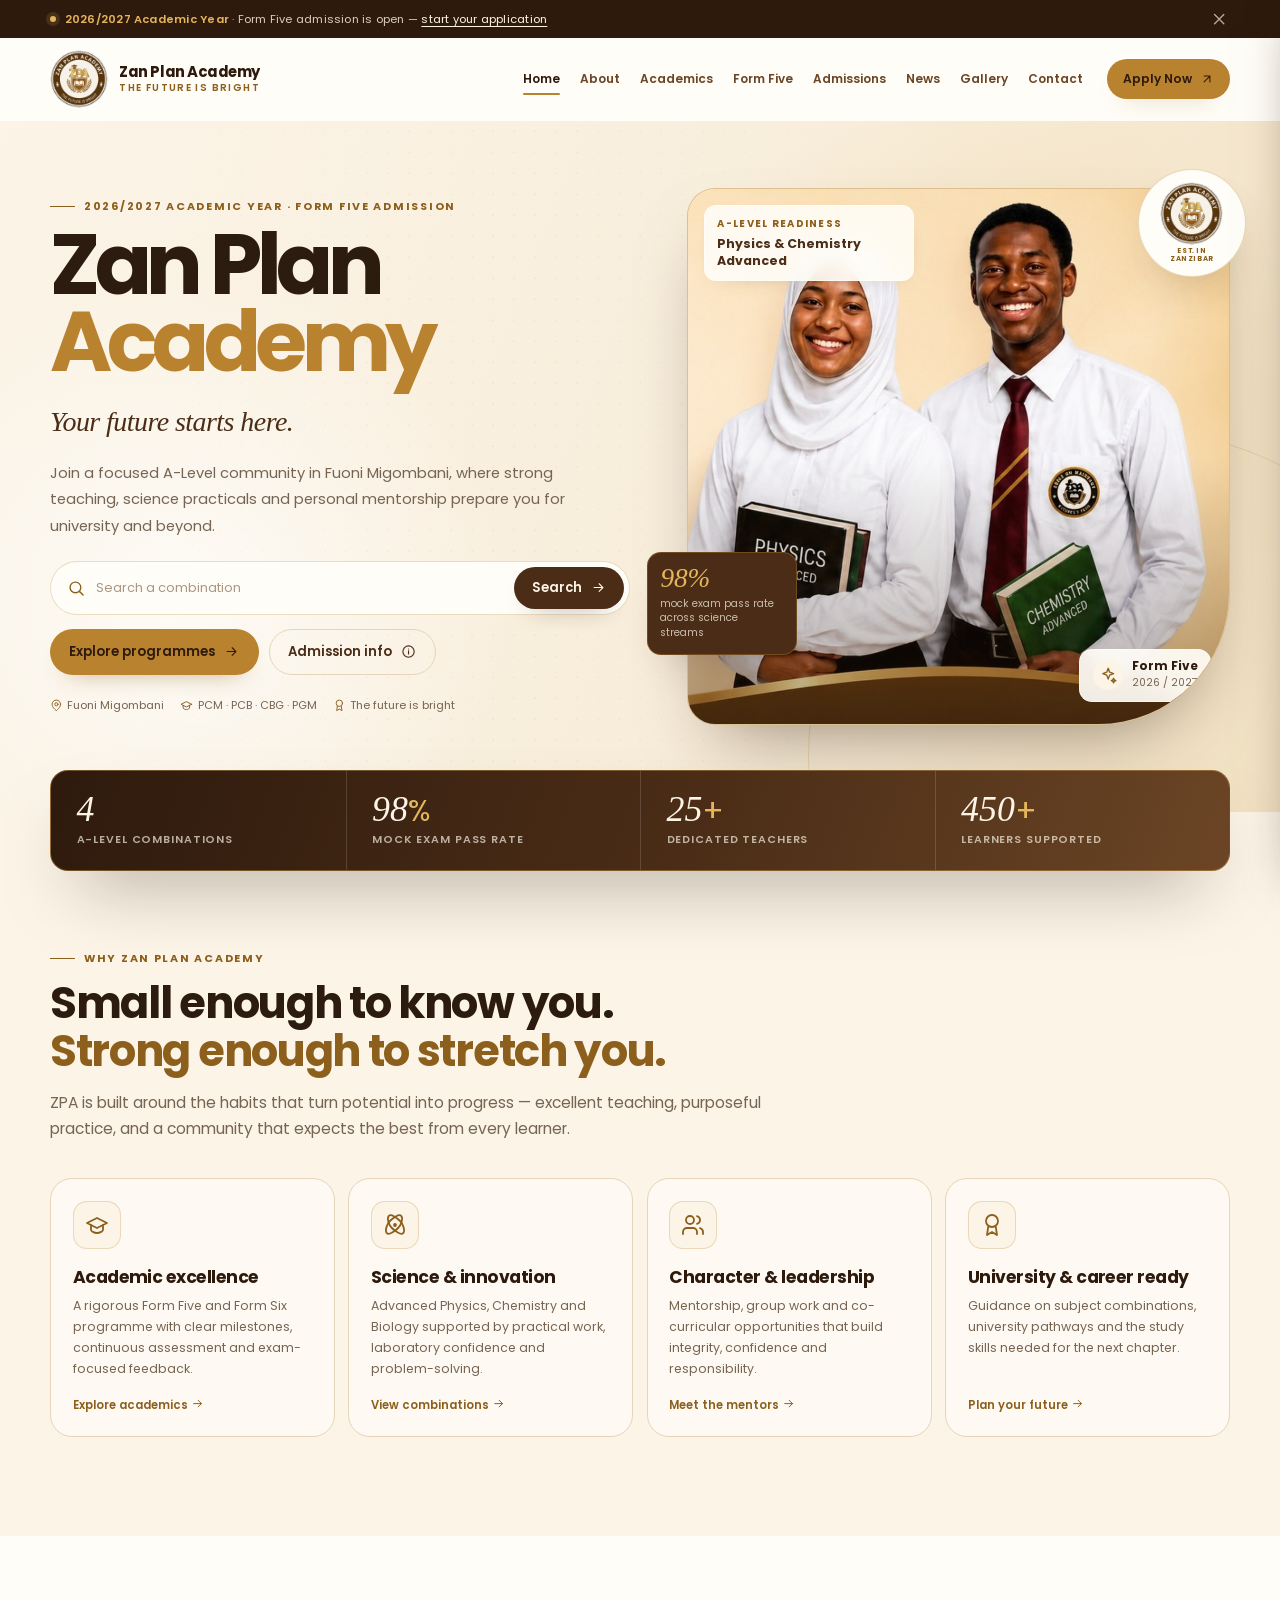
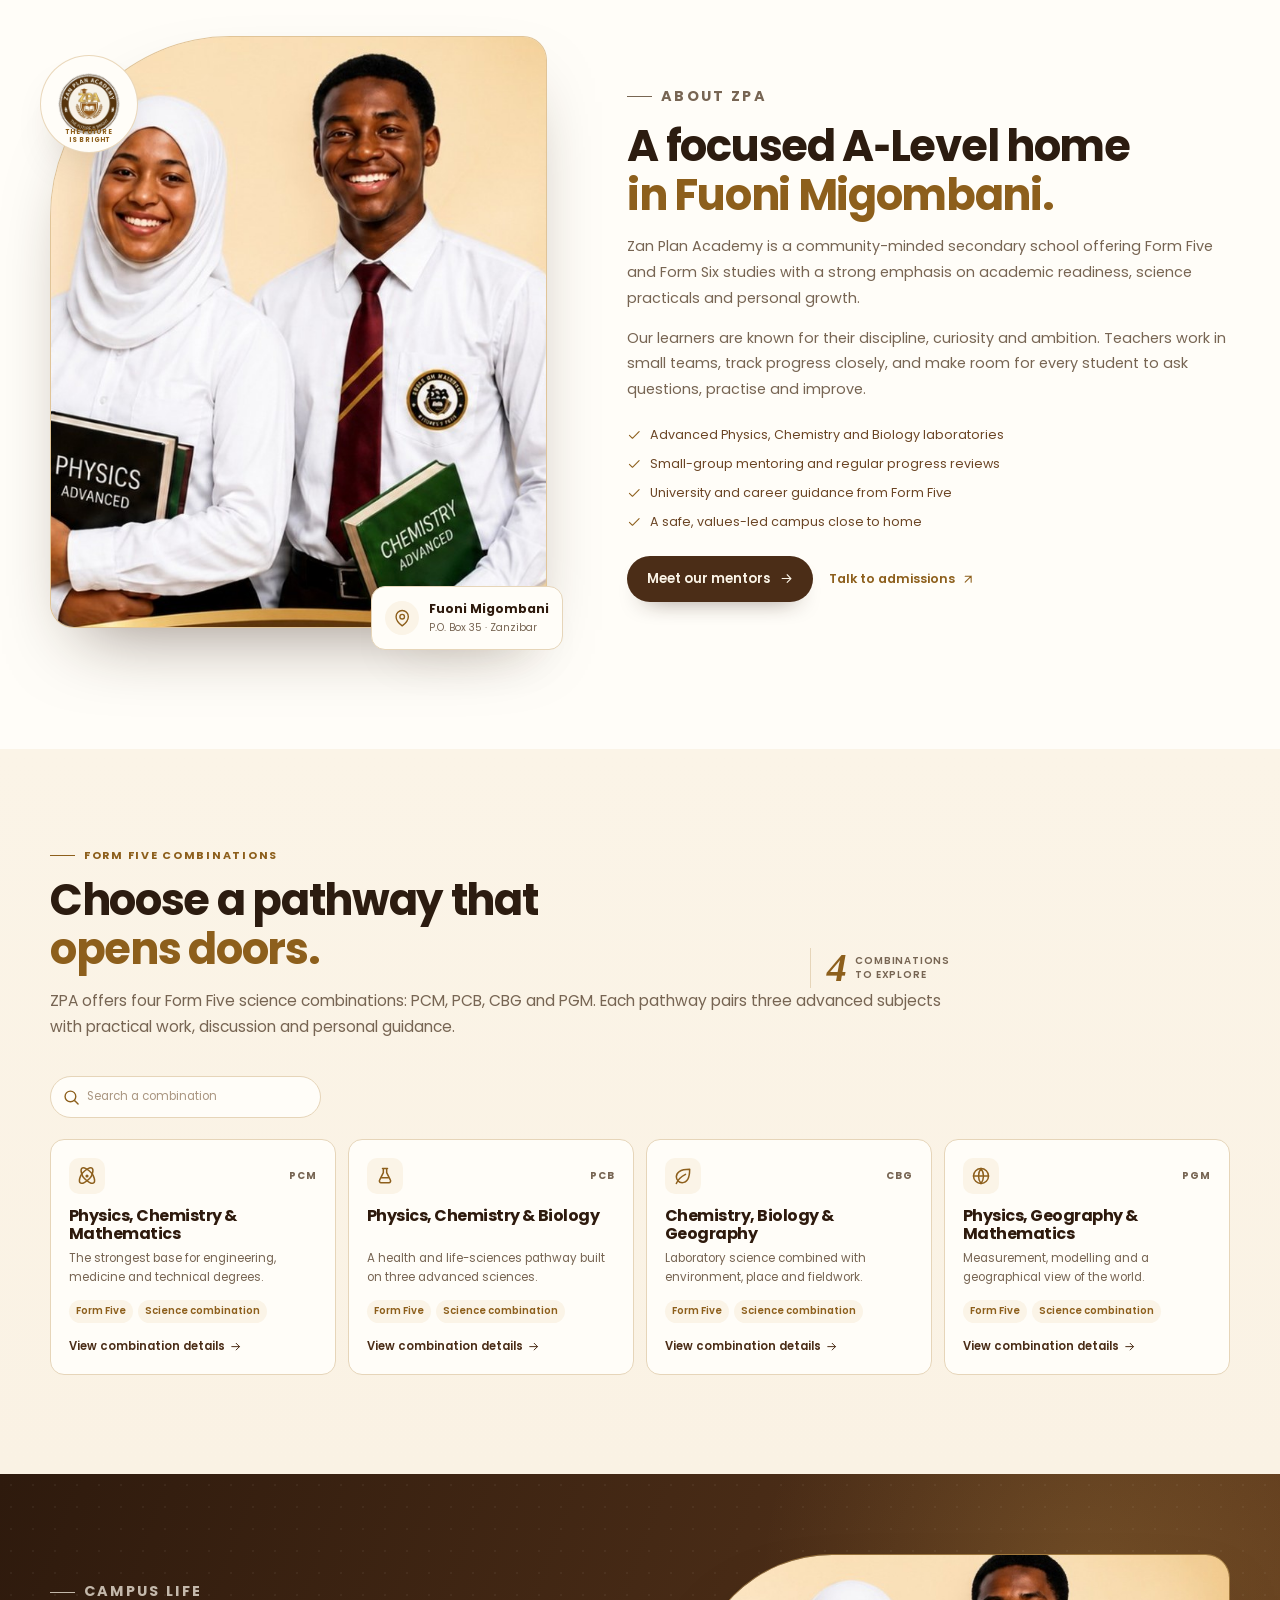
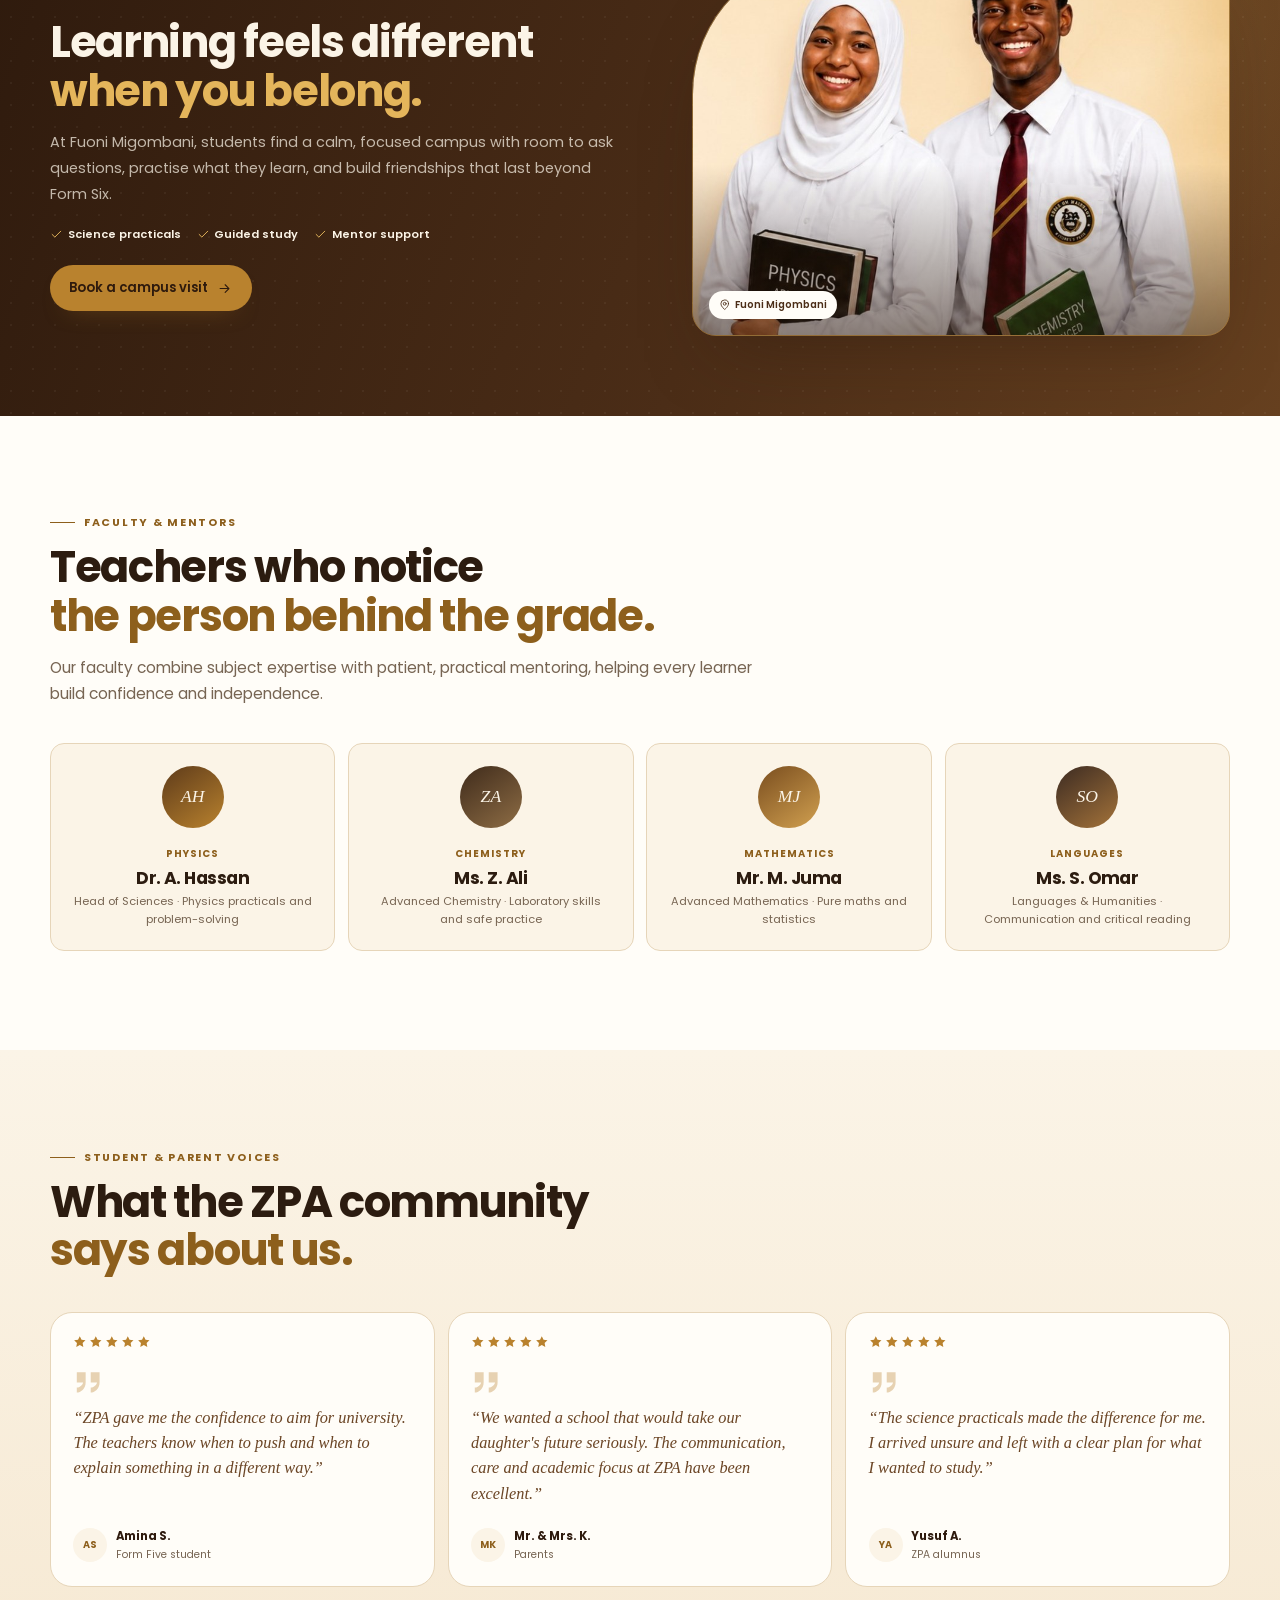
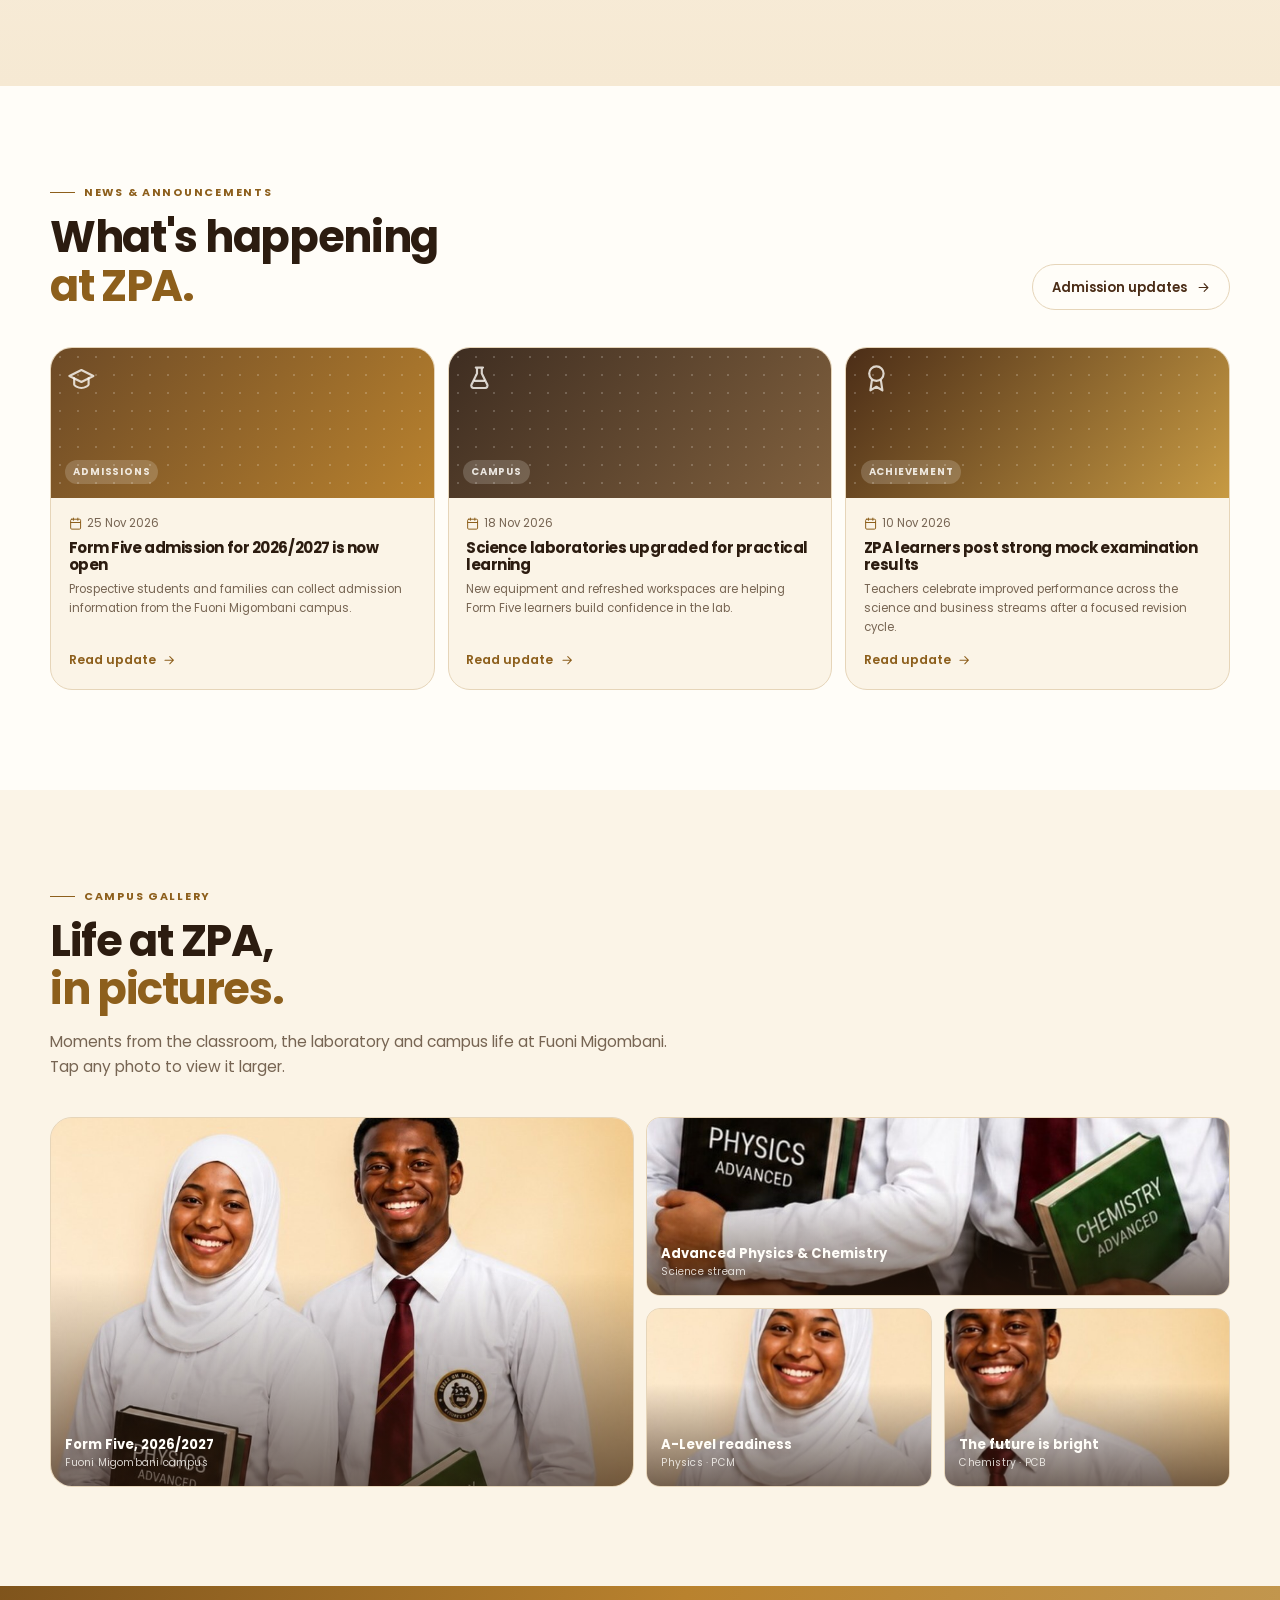
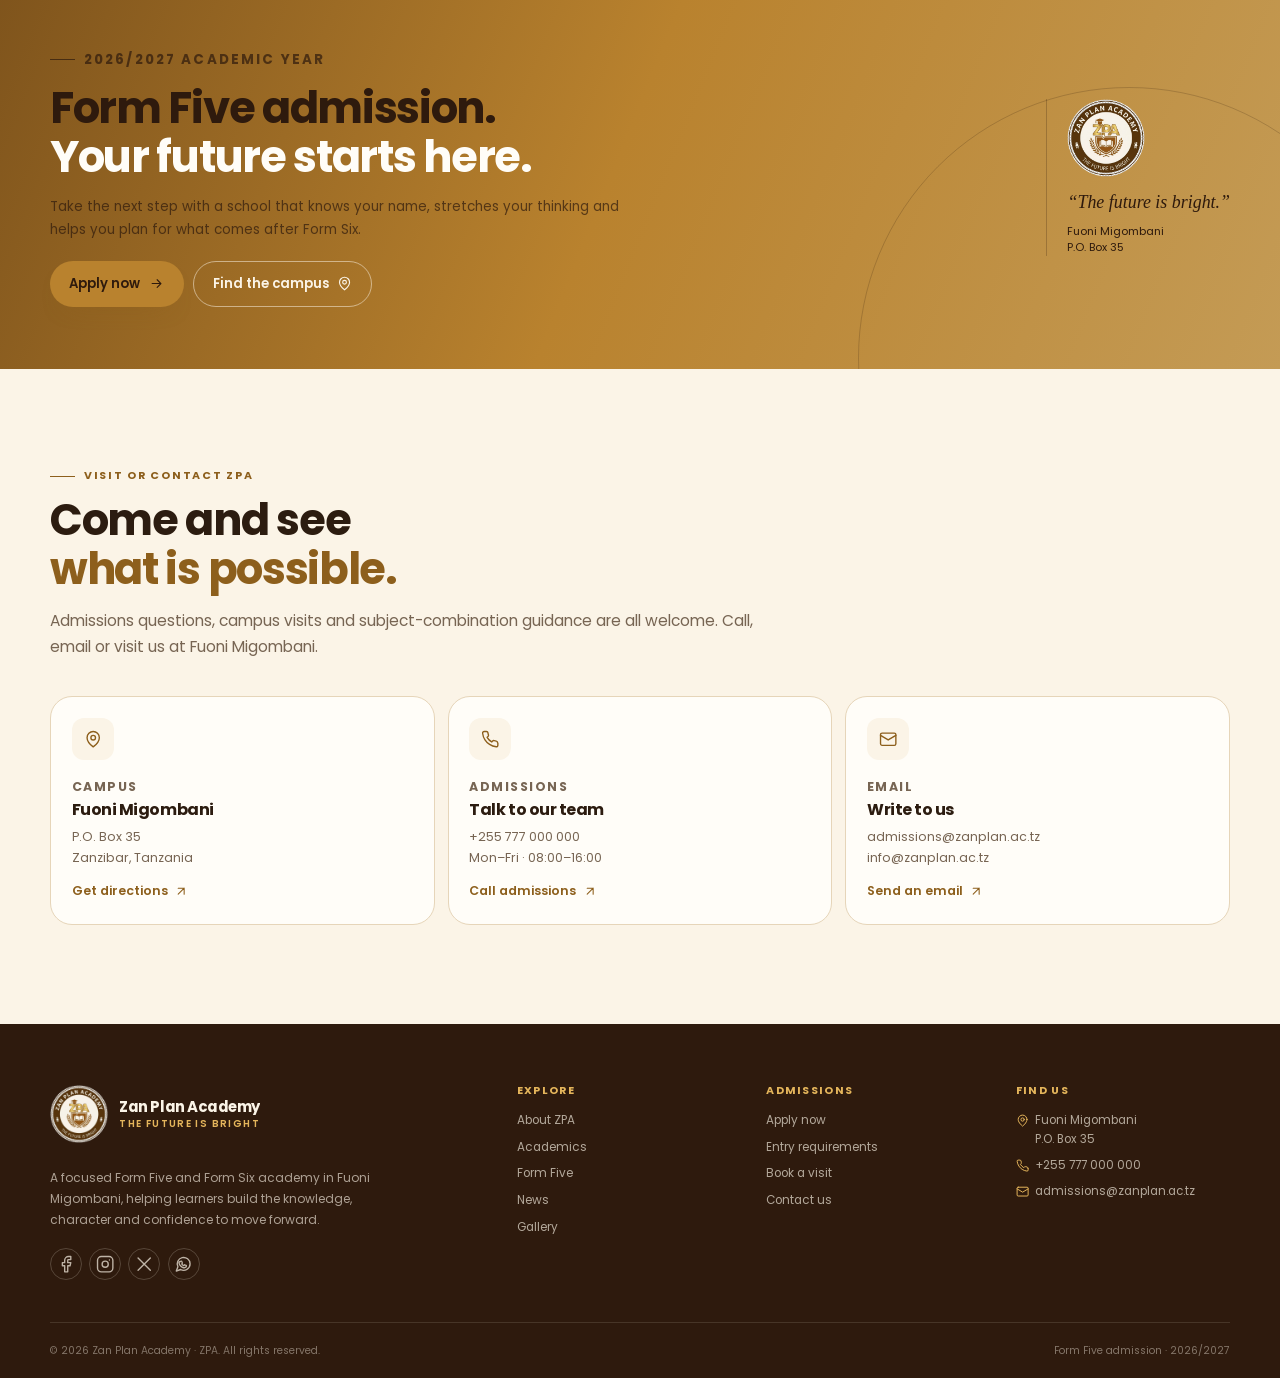
==== index.html @ f593da4e "Add a campus gallery with photo lightbox - New #gallery section between News and the Admissions CTA " ====
<!doctype html>
<html lang="en">
<head>
  <meta charset="utf-8">
  <meta name="viewport" content="width=device-width, initial-scale=1">
  <meta name="description" content="Zan Plan Academy (ZPA) — Form Five admission for the 2026/2027 academic year. A focused A-Level academy in Fuoni Migombani, Zanzibar. The future is bright.">
  <meta name="theme-color" content="#4b2d17">
  <title>Zan Plan Academy | Form Five Admission 2026/2027</title>
  <link rel="icon" type="image/png" href="assets/images/favicon.png">
  <link rel="preload" as="image" href="assets/images/students-hero.jpg">
  <script>document.documentElement.classList.add('js');</script>
  <link rel="stylesheet" href="assets/styles.css">
</head>
<body>
  <a class="skip-link" href="#main">Skip to content</a>

  <!-- Icon sprite. Add or replace symbols here when extending the site. -->
  <svg class="svg-sprite" xmlns="http://www.w3.org/2000/svg" aria-hidden="true">
    <symbol id="i-menu" viewBox="0 0 24 24"><path d="M4 6h16M4 12h16M4 18h16"/></symbol>
    <symbol id="i-close" viewBox="0 0 24 24"><path d="M18 6 6 18M6 6l12 12"/></symbol>
    <symbol id="i-search" viewBox="0 0 24 24"><circle cx="11" cy="11" r="7"/><path d="m21 21-4.3-4.3"/></symbol>
    <symbol id="i-arrow-right" viewBox="0 0 24 24"><path d="M5 12h14M13 6l6 6-6 6"/></symbol>
    <symbol id="i-arrow-up-right" viewBox="0 0 24 24"><path d="M7 17 17 7M7 7h10v10"/></symbol>
    <symbol id="i-arrow-up" viewBox="0 0 24 24"><path d="M12 19V5M5 12l7-7 7 7"/></symbol>
    <symbol id="i-chevron-down" viewBox="0 0 24 24"><path d="m6 9 6 6 6-6"/></symbol>
    <symbol id="i-check" viewBox="0 0 24 24"><path d="m20 6-11 11-5-5"/></symbol>
    <symbol id="i-graduation" viewBox="0 0 24 24"><path d="M22 10 12 5 2 10l10 5 10-5Z"/><path d="M6 12v5c0 1 3 3 6 3s6-2 6-3v-5"/></symbol>
    <symbol id="i-atom" viewBox="0 0 24 24"><circle cx="12" cy="12" r="1"/><path d="M20.2 20.2c-2.3 2.3-8.4-2.3-11.3-5.2S3.5 5.1 5.8 2.8s8.4 2.3 11.3 5.2 5.4 9.9 3.1 12.2Z"/><path d="M3.8 20.2c2.3 2.3 8.4-2.3 11.3-5.2S20.5 5.1 18.2 2.8 9.8 5.1 6.9 8 1.5 17.9 3.8 20.2Z"/></symbol>
    <symbol id="i-flask" viewBox="0 0 24 24"><path d="M9 3h6M10 3v5L5.5 17a2 2 0 0 0 1.8 3h9.4a2 2 0 0 0 1.8-3L14 8V3"/><path d="M8 14h8"/></symbol>
    <symbol id="i-calculator" viewBox="0 0 24 24"><rect x="4" y="2" width="16" height="20" rx="2"/><path d="M8 6h8M8 10h.01M12 10h.01M16 10h.01M8 14h.01M12 14h.01M16 14h.01M8 18h.01M12 18h.01M16 18h.01"/></symbol>
    <symbol id="i-leaf" viewBox="0 0 24 24"><path d="M11 20A7 7 0 0 1 4 13C4 8 8 4 20 4c0 12-4 16-9 16Z"/><path d="M4 21c2-5 5-8 11-11"/></symbol>
    <symbol id="i-globe" viewBox="0 0 24 24"><circle cx="12" cy="12" r="9"/><path d="M3 12h18M12 3a15 15 0 0 1 0 18M12 3a15 15 0 0 0 0 18"/></symbol>
    <symbol id="i-briefcase" viewBox="0 0 24 24"><rect x="2" y="7" width="20" height="14" rx="2"/><path d="M8 7V5a2 2 0 0 1 2-2h4a2 2 0 0 1 2 2v2M2 13h20"/></symbol>
    <symbol id="i-book" viewBox="0 0 24 24"><path d="M4 19.5A2.5 2.5 0 0 1 6.5 17H20"/><path d="M6.5 2H20v20H6.5A2.5 2.5 0 0 1 4 19.5v-15A2.5 2.5 0 0 1 6.5 2Z"/></symbol>
    <symbol id="i-languages" viewBox="0 0 24 24"><path d="m5 8 6 6M4 14l6-6 2-2M2 5h12M7 2h1M22 22l-5-10-5 10M14 18h6"/></symbol>
    <symbol id="i-laptop" viewBox="0 0 24 24"><rect x="3" y="4" width="18" height="12" rx="2"/><path d="M2 20h20"/></symbol>
    <symbol id="i-users" viewBox="0 0 24 24"><path d="M16 21v-2a4 4 0 0 0-4-4H6a4 4 0 0 0-4 4v2"/><circle cx="9" cy="7" r="4"/><path d="M22 21v-2a4 4 0 0 0-3-3.87M16 3.13a4 4 0 0 1 0 7.75"/></symbol>
    <symbol id="i-award" viewBox="0 0 24 24"><circle cx="12" cy="8" r="6"/><path d="M8.2 13.9 7 22l5-3 5 3-1.2-8.1"/></symbol>
    <symbol id="i-star" viewBox="0 0 24 24"><path d="m12 2 3.1 6.3 6.9 1-5 4.9 1.2 6.8L12 17.8 5.8 21l1.2-6.8-5-4.9 6.9-1L12 2Z"/></symbol>
    <symbol id="i-map-pin" viewBox="0 0 24 24"><path d="M20 10c0 6-8 12-8 12S4 16 4 10a8 8 0 0 1 16 0Z"/><circle cx="12" cy="10" r="3"/></symbol>
    <symbol id="i-mail" viewBox="0 0 24 24"><rect x="2" y="4" width="20" height="16" rx="2"/><path d="m22 7-10 6L2 7"/></symbol>
    <symbol id="i-phone" viewBox="0 0 24 24"><path d="M22 16.9v3a2 2 0 0 1-2.2 2 19.8 19.8 0 0 1-8.6-3.1 19.5 19.5 0 0 1-6-6A19.8 19.8 0 0 1 2.1 4.2 2 2 0 0 1 4.1 2h3a2 2 0 0 1 2 1.7c.1.9.3 1.8.6 2.6a2 2 0 0 1-.5 2.1L8 9.6a16 16 0 0 0 6 6l1.2-1.2a2 2 0 0 1 2.1-.5c.8.3 1.7.5 2.6.6a2 2 0 0 1 1.7 2Z"/></symbol>
    <symbol id="i-clock" viewBox="0 0 24 24"><circle cx="12" cy="12" r="9"/><path d="M12 7v5l3 2"/></symbol>
    <symbol id="i-calendar" viewBox="0 0 24 24"><rect x="3" y="4" width="18" height="18" rx="2"/><path d="M16 2v4M8 2v4M3 10h18"/></symbol>
    <symbol id="i-quote" viewBox="0 0 24 24"><path d="M3 21c3 0 7-3 7-8V5H3v8h5c0 1-2 4-5 4v4ZM14 21c3 0 7-3 7-8V5h-7v8h5c0 1-2 4-5 4v4Z"/></symbol>
    <symbol id="i-sparkles" viewBox="0 0 24 24"><path d="m12 3 1.9 5.1L19 10l-5.1 1.9L12 17l-1.9-5.1L5 10l5.1-1.9L12 3Z"/><path d="m19 16 .9 2.1L22 19l-2.1.9L19 22l-.9-2.1L16 19l2.1-.9L19 16Z"/></symbol>
    <symbol id="i-info" viewBox="0 0 24 24"><circle cx="12" cy="12" r="9"/><path d="M12 11v5M12 8h.01"/></symbol>
    <symbol id="i-download" viewBox="0 0 24 24"><path d="M12 3v12m0 0 4-4m-4 4-4-4M4 21h16"/></symbol>
    <symbol id="i-facebook" viewBox="0 0 24 24"><path d="M18 2h-3a5 5 0 0 0-5 5v3H7v4h3v8h4v-8h3l1-4h-4V7a1 1 0 0 1 1-1h3V2Z"/></symbol>
    <symbol id="i-instagram" viewBox="0 0 24 24"><rect x="2" y="2" width="20" height="20" rx="5"/><circle cx="12" cy="12" r="4"/><path d="M17.5 6.5h.01"/></symbol>
    <symbol id="i-x" viewBox="0 0 24 24"><path d="M4 4l16 16M20 4 4 20"/></symbol>
    <symbol id="i-whatsapp" viewBox="0 0 24 24"><path d="M21 11.5a8.4 8.4 0 0 1-12.4 7.4L3 21l2.1-5.6A8.4 8.4 0 1 1 21 11.5Z"/><path d="M8.5 8.5c.2-.5.4-.5.7-.5h.5c.2 0 .4 0 .5.4l.7 1.7c.1.2.1.4-.1.6l-.5.6c-.2.2-.2.4 0 .6.5.7 1.2 1.4 2 1.8.3.2.5.1.6-.1l.6-.7c.2-.2.4-.2.6-.1l1.7.8c.2.1.4.2.4.4 0 .2 0 1.2-.6 1.8-.6.6-1.4.8-2 .8-.6 0-1.4-.1-2.5-.6-1.1-.5-2.1-1.3-2.9-2.3-.8-1-1.3-2-1.5-2.8-.2-.8-.1-1.5.1-2Z"/></symbol>
    <symbol id="i-play" viewBox="0 0 24 24"><path d="m8 5 11 7-11 7V5Z"/></symbol>
  </svg>

  <div class="top-note" id="top-note">
    <div class="container top-note-inner">
      <span class="top-note-dot" aria-hidden="true"></span>
      <p><strong>2026/2027 Academic Year</strong> · Form Five admission is open — <a href="#admissions">start your application</a></p>
      <button class="top-note-close" type="button" aria-label="Dismiss admission notice" data-dismiss-note>
        <svg class="icon" aria-hidden="true"><use href="#i-close"></use></svg>
      </button>
    </div>
  </div>

  <header class="site-header" id="site-header">
    <div class="container header-inner">
      <a class="brand" href="#home" aria-label="Zan Plan Academy home">
        <img class="brand-crest" src="assets/images/zpa-logo.png" alt="Zan Plan Academy crest" width="58" height="58">
        <span class="brand-copy">
          <strong>Zan Plan Academy</strong>
          <span>The future is bright</span>
        </span>
      </a>

      <nav class="main-nav" aria-label="Primary navigation">
        <a href="#home" data-nav="home">Home</a>
        <a href="#about" data-nav="about">About</a>
        <a href="#academics" data-nav="academics">Academics</a>
        <a href="#form-five" data-nav="form-five">Form Five</a>
        <a href="#admissions" data-nav="admissions">Admissions</a>
        <a href="#news" data-nav="news">News</a>
        <a href="#gallery" data-nav="gallery">Gallery</a>
        <a href="#contact" data-nav="contact">Contact</a>
      </nav>

      <div class="header-actions">
        <button class="button button-gold button-small" type="button" data-open-admissions>
          Apply Now <svg class="icon" aria-hidden="true"><use href="#i-arrow-up-right"></use></svg>
        </button>
        <button class="nav-toggle" type="button" aria-label="Open menu" aria-expanded="false" aria-controls="mobile-menu">
          <svg class="icon" aria-hidden="true"><use href="#i-menu"></use></svg>
        </button>
      </div>
    </div>
  </header>

  <div class="menu-overlay" id="menu-overlay" hidden></div>
  <aside class="mobile-menu" id="mobile-menu" aria-hidden="true" aria-label="Mobile navigation" inert>
    <div class="mobile-menu-head">
      <a class="brand" href="#home" tabindex="-1">
        <img class="brand-crest" src="assets/images/zpa-logo.png" alt="" width="48" height="48">
        <span class="brand-copy"><strong>Zan Plan Academy</strong><span>The future is bright</span></span>
      </a>
      <button class="icon-button" type="button" data-close-menu aria-label="Close menu">
        <svg class="icon" aria-hidden="true"><use href="#i-close"></use></svg>
      </button>
    </div>
    <nav class="mobile-links" aria-label="Mobile primary navigation">
      <a href="#home">Home</a>
      <a href="#about">About ZPA</a>
      <a href="#academics">Academics</a>
      <a href="#form-five">Form Five</a>
      <a href="#admissions">Admissions</a>
      <a href="#news">News</a>
      <a href="#gallery">Gallery</a>
      <a href="#contact">Contact</a>
    </nav>
    <div class="mobile-menu-foot">
      <p><svg class="icon" aria-hidden="true"><use href="#i-map-pin"></use></svg> Fuoni Migombani · P.O. Box 35</p>
      <button class="button button-gold button-block" type="button" data-open-admissions>Apply for Form Five <svg class="icon" aria-hidden="true"><use href="#i-arrow-up-right"></use></svg></button>
    </div>
  </aside>

  <main id="main">
    <section class="hero" id="home">
      <div class="hero-pattern" aria-hidden="true"></div>
      <div class="container hero-grid">
        <div class="hero-copy">
          <p class="eyebrow"><span class="eyebrow-line"></span> 2026/2027 Academic Year · Form&nbsp;Five&nbsp;Admission</p>
          <h1>Zan Plan <br><span>Academy</span></h1>
          <p class="hero-promise">Your future starts here.</p>
          <p class="hero-text">Join a focused A-Level community in Fuoni Migombani, where strong teaching, science practicals and personal mentorship prepare you for university and beyond.</p>
          <form class="hero-search" id="hero-search-form" role="search">
            <label class="sr-only" for="hero-search">Search subjects and programmes</label>
            <svg class="icon search-icon" aria-hidden="true"><use href="#i-search"></use></svg>
            <input id="hero-search" name="q" type="search" placeholder="Search a combination" autocomplete="off">
            <button class="button button-brown" type="submit">Search <svg class="icon" aria-hidden="true"><use href="#i-arrow-right"></use></svg></button>
          </form>
          <div class="hero-actions">
            <a class="button button-gold" href="#academics">Explore programmes <svg class="icon" aria-hidden="true"><use href="#i-arrow-right"></use></svg></a>
            <button class="button button-ghost" type="button" data-open-admissions>Admission info <svg class="icon" aria-hidden="true"><use href="#i-info"></use></svg></button>
          </div>
          <ul class="hero-facts" aria-label="Academy facts">
            <li><svg class="icon" aria-hidden="true"><use href="#i-map-pin"></use></svg> Fuoni Migombani</li>
            <li><svg class="icon" aria-hidden="true"><use href="#i-graduation"></use></svg> PCM · PCB · CBG · PGM</li>
            <li><svg class="icon" aria-hidden="true"><use href="#i-award"></use></svg> The future is bright</li>
          </ul>
        </div>

        <div class="hero-visual">
          <div class="hero-photo-frame">
            <div class="hero-photo-caption">
              <span class="caption-kicker">A-Level readiness</span>
              <strong>Physics &amp; Chemistry Advanced</strong>
            </div>
            <img src="assets/images/students-hero.jpg" alt="Two Zan Plan Academy students holding Physics Advanced and Chemistry Advanced books" width="1000" height="838">
            <div class="hero-photo-badge">
              <span class="badge-icon"><svg class="icon" aria-hidden="true"><use href="#i-sparkles"></use></svg></span>
              <span><strong>Form Five</strong><small>2026 / 2027</small></span>
            </div>
          </div>
          <div class="hero-side-note">
            <span class="side-note-number">98%</span>
            <span>mock exam pass rate<br>across science streams</span>
          </div>
          <div class="hero-seal">
            <img src="assets/images/zpa-logo.png" alt="" width="92" height="92">
            <span>Est. in<br>Zanzibar</span>
          </div>
        </div>
      </div>
    </section>

    <section class="stats-wrap" aria-label="Zan Plan Academy at a glance">
      <div class="container">
        <div class="stats-card">
          <div class="stat-item">
            <span class="stat-value"><span data-count="4">0</span></span>
            <span class="stat-label">A-Level combinations</span>
          </div>
          <div class="stat-item">
            <span class="stat-value"><span data-count="98">0</span><span class="stat-suffix">%</span></span>
            <span class="stat-label">Mock exam pass rate</span>
          </div>
          <div class="stat-item">
            <span class="stat-value"><span data-count="25">0</span><span class="stat-suffix">+</span></span>
            <span class="stat-label">Dedicated teachers</span>
          </div>
          <div class="stat-item">
            <span class="stat-value"><span data-count="450">0</span><span class="stat-suffix">+</span></span>
            <span class="stat-label">Learners supported</span>
          </div>
        </div>
      </div>
    </section>

    <section class="section pillars-section" id="why-zpa">
      <div class="container">
        <div class="section-heading reveal">
          <p class="eyebrow"><span class="eyebrow-line"></span> Why Zan Plan Academy</p>
          <h2>Small enough to know you. <br><span>Strong enough to stretch you.</span></h2>
          <p>ZPA is built around the habits that turn potential into progress — excellent teaching, purposeful practice, and a community that expects the best from every learner.</p>
        </div>

        <div class="pillar-grid">
          <article class="pillar-card reveal">
            <span class="icon-tile"><svg class="icon" aria-hidden="true"><use href="#i-graduation"></use></svg></span>
            <h3>Academic excellence</h3>
            <p>A rigorous Form Five and Form Six programme with clear milestones, continuous assessment and exam-focused feedback.</p>
            <a href="#academics">Explore academics <svg class="icon" aria-hidden="true"><use href="#i-arrow-right"></use></svg></a>
          </article>
          <article class="pillar-card reveal">
            <span class="icon-tile"><svg class="icon" aria-hidden="true"><use href="#i-atom"></use></svg></span>
            <h3>Science &amp; innovation</h3>
            <p>Advanced Physics, Chemistry and Biology supported by practical work, laboratory confidence and problem-solving.</p>
            <a href="#academics">View combinations <svg class="icon" aria-hidden="true"><use href="#i-arrow-right"></use></svg></a>
          </article>
          <article class="pillar-card reveal">
            <span class="icon-tile"><svg class="icon" aria-hidden="true"><use href="#i-users"></use></svg></span>
            <h3>Character &amp; leadership</h3>
            <p>Mentorship, group work and co-curricular opportunities that build integrity, confidence and responsibility.</p>
            <a href="#faculty">Meet the mentors <svg class="icon" aria-hidden="true"><use href="#i-arrow-right"></use></svg></a>
          </article>
          <article class="pillar-card reveal">
            <span class="icon-tile"><svg class="icon" aria-hidden="true"><use href="#i-award"></use></svg></span>
            <h3>University &amp; career ready</h3>
            <p>Guidance on subject combinations, university pathways and the study skills needed for the next chapter.</p>
            <a href="#admissions">Plan your future <svg class="icon" aria-hidden="true"><use href="#i-arrow-right"></use></svg></a>
          </article>
        </div>
      </div>
    </section>

    <section class="section about-section" id="about">
      <div class="container about-grid">
        <div class="about-visual reveal">
          <div class="about-image">
            <img src="assets/images/students-academic.jpg" alt="Zan Plan Academy students preparing for advanced science subjects" width="900" height="760" loading="lazy">
          </div>
          <div class="about-location">
            <span class="location-icon"><svg class="icon" aria-hidden="true"><use href="#i-map-pin"></use></svg></span>
            <span><strong>Fuoni Migombani</strong><small>P.O. Box 35 · Zanzibar</small></span>
          </div>
          <div class="about-stamp">
            <img src="assets/images/zpa-logo.png" alt="" width="76" height="76">
            <span>The future<br>is bright</span>
          </div>
        </div>

        <div class="about-copy reveal">
          <p class="eyebrow"><span class="eyebrow-line"></span> About ZPA</p>
          <h2>A focused A&#8209;Level home <br><span>in Fuoni Migombani.</span></h2>
          <p>Zan Plan Academy is a community-minded secondary school offering Form Five and Form Six studies with a strong emphasis on academic readiness, science practicals and personal growth.</p>
          <p>Our learners are known for their discipline, curiosity and ambition. Teachers work in small teams, track progress closely, and make room for every student to ask questions, practise and improve.</p>
          <ul class="check-list">
            <li><svg class="icon" aria-hidden="true"><use href="#i-check"></use></svg> Advanced Physics, Chemistry and Biology laboratories</li>
            <li><svg class="icon" aria-hidden="true"><use href="#i-check"></use></svg> Small-group mentoring and regular progress reviews</li>
            <li><svg class="icon" aria-hidden="true"><use href="#i-check"></use></svg> University and career guidance from Form Five</li>
            <li><svg class="icon" aria-hidden="true"><use href="#i-check"></use></svg> A safe, values-led campus close to home</li>
          </ul>
          <div class="about-actions">
            <a class="button button-brown" href="#faculty">Meet our mentors <svg class="icon" aria-hidden="true"><use href="#i-arrow-right"></use></svg></a>
            <button class="text-button" type="button" data-open-admissions>Talk to admissions <svg class="icon" aria-hidden="true"><use href="#i-arrow-up-right"></use></svg></button>
          </div>
        </div>
      </div>
    </section>

    <section class="section academics-section" id="academics">
      <div class="container">
        <div class="section-heading academics-heading reveal" id="form-five">
          <p class="eyebrow"><span class="eyebrow-line"></span> Form Five combinations</p>
          <div class="heading-row">
            <h2>Choose a pathway that <br><span>opens doors.</span></h2>
            <div class="academic-count"><strong id="program-count">4</strong><span>combinations<br>to explore</span></div>
          </div>
          <p>ZPA offers four Form Five science combinations: PCM, PCB, CBG and PGM. Each pathway pairs three advanced subjects with practical work, discussion and personal guidance.</p>
        </div>

        <div class="program-toolbar reveal">
          <div class="program-search">
            <label class="sr-only" for="program-search">Search Form Five combinations</label>
            <svg class="icon" aria-hidden="true"><use href="#i-search"></use></svg>
            <input id="program-search" type="search" placeholder="Search a combination" autocomplete="off">
            <button class="search-clear" type="button" id="clear-program-search" aria-label="Clear combination search">
              <svg class="icon" aria-hidden="true"><use href="#i-close"></use></svg>
            </button>
          </div>
        </div>

        <div class="program-grid" id="program-grid">
          <article class="program-card reveal" data-category="Sciences" data-keywords="pcm physics chemistry mathematics engineering mechanics calculus statistics technical science">
            <div class="program-card-top">
              <span class="subject-icon"><svg class="icon" aria-hidden="true"><use href="#i-atom"></use></svg></span>
              <span class="program-category">PCM</span>
            </div>
            <h3>Physics, Chemistry &amp; Mathematics</h3>
            <p>The strongest base for engineering, medicine and technical degrees.</p>
            <div class="program-meta"><span>Form Five</span><span>Science combination</span></div>
            <button class="program-link" type="button" data-open-program data-title="PCM — Physics, Chemistry &amp; Mathematics" data-category="Science combination" data-description="Physics, Chemistry and Mathematics — the strongest base for engineering, medicine and technical degrees." data-details="PCM combines three rigorous subjects with strong mathematical reasoning. Learners study mechanics, fields and waves in Physics; organic, inorganic and physical Chemistry; and pure Mathematics with statistics — ideal preparation for engineering, medicine and research degrees." data-careers="Engineering, medicine, pharmacy, research, data science, aviation" data-combination="Physics · Chemistry · Mathematics">
              View combination details <svg class="icon" aria-hidden="true"><use href="#i-arrow-right"></use></svg>
            </button>
          </article>

          <article class="program-card reveal" data-category="Sciences" data-keywords="pcb physics chemistry biology medicine nursing health life science laboratory">
            <div class="program-card-top">
              <span class="subject-icon"><svg class="icon" aria-hidden="true"><use href="#i-flask"></use></svg></span>
              <span class="program-category">PCB</span>
            </div>
            <h3>Physics, Chemistry &amp; Biology</h3>
            <p>A health and life-sciences pathway built on three advanced sciences.</p>
            <div class="program-meta"><span>Form Five</span><span>Science combination</span></div>
            <button class="program-link" type="button" data-open-program data-title="PCB — Physics, Chemistry &amp; Biology" data-category="Science combination" data-description="Physics, Chemistry and Biology — a health and life-sciences pathway built on three advanced sciences." data-details="PCB focuses on the living world alongside physical science. Learners explore human biology, genetics and ecology, supported by Chemistry and Physics practicals, building a strong foundation for medicine, nursing, biomedical and environmental courses." data-careers="Medicine, nursing, biomedical science, agriculture, environmental health" data-combination="Physics · Chemistry · Biology">
              View combination details <svg class="icon" aria-hidden="true"><use href="#i-arrow-right"></use></svg>
            </button>
          </article>

          <article class="program-card reveal" data-category="Sciences" data-keywords="cbg chemistry biology geography environment fieldwork health agriculture mapping">
            <div class="program-card-top">
              <span class="subject-icon"><svg class="icon" aria-hidden="true"><use href="#i-leaf"></use></svg></span>
              <span class="program-category">CBG</span>
            </div>
            <h3>Chemistry, Biology &amp; Geography</h3>
            <p>Laboratory science combined with environment, place and fieldwork.</p>
            <div class="program-meta"><span>Form Five</span><span>Science combination</span></div>
            <button class="program-link" type="button" data-open-program data-title="CBG — Chemistry, Biology &amp; Geography" data-category="Science combination" data-description="Chemistry, Biology and Geography — laboratory science combined with environment, place and fieldwork." data-details="CBG links laboratory science with the study of people and place. Chemistry and Biology practicals sit alongside physical and human Geography, with field observation, mapping and case studies of development." data-careers="Medicine, pharmacy, environmental management, agriculture, tourism, urban planning" data-combination="Chemistry · Biology · Geography">
              View combination details <svg class="icon" aria-hidden="true"><use href="#i-arrow-right"></use></svg>
            </button>
          </article>

          <article class="program-card reveal" data-category="Sciences" data-keywords="pgm physics geography mathematics surveying gis meteorology engineering data">
            <div class="program-card-top">
              <span class="subject-icon"><svg class="icon" aria-hidden="true"><use href="#i-globe"></use></svg></span>
              <span class="program-category">PGM</span>
            </div>
            <h3>Physics, Geography &amp; Mathematics</h3>
            <p>Measurement, modelling and a geographical view of the world.</p>
            <div class="program-meta"><span>Form Five</span><span>Science combination</span></div>
            <button class="program-link" type="button" data-open-program data-title="PGM — Physics, Geography &amp; Mathematics" data-category="Science combination" data-description="Physics, Geography and Mathematics — measurement, modelling and a geographical view of the world." data-details="PGM suits learners who enjoy modelling, measurement and real-world problem solving. Physics and Mathematics develop analytical skill while Geography adds fieldwork, mapping and an understanding of environment and development." data-careers="Surveying, engineering, GIS, meteorology, urban planning, data analysis" data-combination="Physics · Geography · Mathematics">
              View combination details <svg class="icon" aria-hidden="true"><use href="#i-arrow-right"></use></svg>
            </button>
          </article>
        </div>

        <div class="program-empty" id="program-empty" hidden>
          <span class="empty-icon"><svg class="icon" aria-hidden="true"><use href="#i-search"></use></svg></span>
          <h3>No combinations match that search yet.</h3>
          <p>Try a code such as PCM, PCB, CBG or PGM — or clear the search to see all four combinations.</p>
          <button class="button button-brown" type="button" id="reset-program-filters">Show all combinations</button>
        </div>
      </div>
    </section>

    <section class="campus-banner">
      <div class="container campus-inner">
        <div class="campus-copy reveal">
          <p class="eyebrow eyebrow-light"><span class="eyebrow-line"></span> Campus life</p>
          <h2>Learning feels different <br><span>when you belong.</span></h2>
          <p>At Fuoni Migombani, students find a calm, focused campus with room to ask questions, practise what they learn, and build friendships that last beyond Form Six.</p>
          <div class="campus-points">
            <span><svg class="icon" aria-hidden="true"><use href="#i-check"></use></svg> Science practicals</span>
            <span><svg class="icon" aria-hidden="true"><use href="#i-check"></use></svg> Guided study</span>
            <span><svg class="icon" aria-hidden="true"><use href="#i-check"></use></svg> Mentor support</span>
          </div>
          <button class="button button-gold" type="button" data-open-admissions>Book a campus visit <svg class="icon" aria-hidden="true"><use href="#i-arrow-right"></use></svg></button>
        </div>
        <div class="campus-photo reveal">
          <img src="assets/images/students-academic.jpg" alt="ZPA students on campus" loading="lazy">
          <span class="campus-photo-tag"><svg class="icon" aria-hidden="true"><use href="#i-map-pin"></use></svg> Fuoni Migombani</span>
        </div>
      </div>
    </section>

    <section class="section faculty-section" id="faculty">
      <div class="container">
        <div class="section-heading reveal">
          <p class="eyebrow"><span class="eyebrow-line"></span> Faculty &amp; mentors</p>
          <h2>Teachers who notice <br><span>the person behind the grade.</span></h2>
          <p>Our faculty combine subject expertise with patient, practical mentoring, helping every learner build confidence and independence.</p>
        </div>
        <div class="faculty-grid">
          <article class="faculty-card reveal">
            <span class="faculty-avatar avatar-a">AH</span>
            <span class="faculty-tag">Physics</span>
            <h3>Dr. A. Hassan</h3>
            <p>Head of Sciences · Physics practicals and problem-solving</p>
          </article>
          <article class="faculty-card reveal">
            <span class="faculty-avatar avatar-b">ZA</span>
            <span class="faculty-tag">Chemistry</span>
            <h3>Ms. Z. Ali</h3>
            <p>Advanced Chemistry · Laboratory skills and safe practice</p>
          </article>
          <article class="faculty-card reveal">
            <span class="faculty-avatar avatar-c">MJ</span>
            <span class="faculty-tag">Mathematics</span>
            <h3>Mr. M. Juma</h3>
            <p>Advanced Mathematics · Pure maths and statistics</p>
          </article>
          <article class="faculty-card reveal">
            <span class="faculty-avatar avatar-d">SO</span>
            <span class="faculty-tag">Languages</span>
            <h3>Ms. S. Omar</h3>
            <p>Languages &amp; Humanities · Communication and critical reading</p>
          </article>
        </div>
      </div>
    </section>

    <section class="section testimonials-section">
      <div class="container">
        <div class="section-heading reveal">
          <p class="eyebrow"><span class="eyebrow-line"></span> Student &amp; parent voices</p>
          <h2>What the ZPA community <br><span>says about us.</span></h2>
        </div>
        <div class="testimonial-grid">
          <article class="testimonial-card reveal">
            <div class="stars" aria-label="5 out of 5 stars">
              <svg class="icon" aria-hidden="true"><use href="#i-star"></use></svg><svg class="icon" aria-hidden="true"><use href="#i-star"></use></svg><svg class="icon" aria-hidden="true"><use href="#i-star"></use></svg><svg class="icon" aria-hidden="true"><use href="#i-star"></use></svg><svg class="icon" aria-hidden="true"><use href="#i-star"></use></svg>
            </div>
            <svg class="quote-icon" aria-hidden="true"><use href="#i-quote"></use></svg>
            <blockquote>“ZPA gave me the confidence to aim for university. The teachers know when to push and when to explain something in a different way.”</blockquote>
            <footer><span class="person-avatar">AS</span><span><strong>Amina S.</strong><small>Form Five student</small></span></footer>
          </article>
          <article class="testimonial-card reveal">
            <div class="stars" aria-label="5 out of 5 stars">
              <svg class="icon" aria-hidden="true"><use href="#i-star"></use></svg><svg class="icon" aria-hidden="true"><use href="#i-star"></use></svg><svg class="icon" aria-hidden="true"><use href="#i-star"></use></svg><svg class="icon" aria-hidden="true"><use href="#i-star"></use></svg><svg class="icon" aria-hidden="true"><use href="#i-star"></use></svg>
            </div>
            <svg class="quote-icon" aria-hidden="true"><use href="#i-quote"></use></svg>
            <blockquote>“We wanted a school that would take our daughter's future seriously. The communication, care and academic focus at ZPA have been excellent.”</blockquote>
            <footer><span class="person-avatar">MK</span><span><strong>Mr. &amp; Mrs. K.</strong><small>Parents</small></span></footer>
          </article>
          <article class="testimonial-card reveal">
            <div class="stars" aria-label="5 out of 5 stars">
              <svg class="icon" aria-hidden="true"><use href="#i-star"></use></svg><svg class="icon" aria-hidden="true"><use href="#i-star"></use></svg><svg class="icon" aria-hidden="true"><use href="#i-star"></use></svg><svg class="icon" aria-hidden="true"><use href="#i-star"></use></svg><svg class="icon" aria-hidden="true"><use href="#i-star"></use></svg>
            </div>
            <svg class="quote-icon" aria-hidden="true"><use href="#i-quote"></use></svg>
            <blockquote>“The science practicals made the difference for me. I arrived unsure and left with a clear plan for what I wanted to study.”</blockquote>
            <footer><span class="person-avatar">YA</span><span><strong>Yusuf A.</strong><small>ZPA alumnus</small></span></footer>
          </article>
        </div>
      </div>
    </section>

    <section class="section news-section" id="news">
      <div class="container">
        <div class="section-heading news-heading reveal">
          <div>
            <p class="eyebrow"><span class="eyebrow-line"></span> News &amp; announcements</p>
            <h2>What's happening <br><span>at ZPA.</span></h2>
          </div>
          <button class="button button-light" type="button" data-open-admissions>Admission updates <svg class="icon" aria-hidden="true"><use href="#i-arrow-right"></use></svg></button>
        </div>
        <div class="news-grid">
          <article class="news-card reveal">
            <div class="news-thumb news-thumb-a"><svg class="icon" aria-hidden="true"><use href="#i-graduation"></use></svg><span>Admissions</span></div>
            <div class="news-body">
              <p class="news-date"><svg class="icon" aria-hidden="true"><use href="#i-calendar"></use></svg> 25 Nov 2026</p>
              <h3>Form Five admission for 2026/2027 is now open</h3>
              <p>Prospective students and families can collect admission information from the Fuoni Migombani campus.</p>
              <button class="text-button" type="button" data-open-news data-title="Form Five admission for 2026/2027 is now open" data-category="Admissions" data-body="Zan Plan Academy is welcoming applications for Form Five in the 2026/2027 academic year. Visit the Fuoni Migombani campus for the admission pack, requirements and guidance on choosing a subject combination.">Read update <svg class="icon" aria-hidden="true"><use href="#i-arrow-right"></use></svg></button>
            </div>
          </article>
          <article class="news-card reveal">
            <div class="news-thumb news-thumb-b"><svg class="icon" aria-hidden="true"><use href="#i-flask"></use></svg><span>Campus</span></div>
            <div class="news-body">
              <p class="news-date"><svg class="icon" aria-hidden="true"><use href="#i-calendar"></use></svg> 18 Nov 2026</p>
              <h3>Science laboratories upgraded for practical learning</h3>
              <p>New equipment and refreshed workspaces are helping Form Five learners build confidence in the lab.</p>
              <button class="text-button" type="button" data-open-news data-title="Science laboratories upgraded for practical learning" data-category="Campus" data-body="Our Physics and Chemistry laboratories have been refreshed with additional practical equipment and improved storage. The upgrade gives Form Five learners more time for hands-on investigation and safer, better-organised experiments.">Read update <svg class="icon" aria-hidden="true"><use href="#i-arrow-right"></use></svg></button>
            </div>
          </article>
          <article class="news-card reveal">
            <div class="news-thumb news-thumb-c"><svg class="icon" aria-hidden="true"><use href="#i-award"></use></svg><span>Achievement</span></div>
            <div class="news-body">
              <p class="news-date"><svg class="icon" aria-hidden="true"><use href="#i-calendar"></use></svg> 10 Nov 2026</p>
              <h3>ZPA learners post strong mock examination results</h3>
              <p>Teachers celebrate improved performance across the science and business streams after a focused revision cycle.</p>
              <button class="text-button" type="button" data-open-news data-title="ZPA learners post strong mock examination results" data-category="Achievement" data-body="Learners across Form Five and Form Six showed strong progress in the latest mock examinations. The results reflect consistent revision, targeted feedback from teachers and a renewed focus on exam technique.">Read update <svg class="icon" aria-hidden="true"><use href="#i-arrow-right"></use></svg></button>
            </div>
          </article>
        </div>
      </div>
    </section>

    <section class="section gallery-section" id="gallery">
      <div class="container">
        <div class="section-heading gallery-heading reveal">
          <p class="eyebrow"><span class="eyebrow-line"></span> Campus gallery</p>
          <h2>Life at ZPA, <br><span>in pictures.</span></h2>
          <p>Moments from the classroom, the laboratory and campus life at Fuoni Migombani. Tap any photo to view it larger.</p>
        </div>

        <div class="gallery-grid reveal">
          <button class="gallery-item" type="button" data-gallery-src="assets/images/gallery-duo.jpg" data-gallery-title="Form Five, 2026/2027" data-gallery-caption="Form Five students at the Fuoni Migombani campus, ready for the new academic year." aria-label="View larger photo: Form Five students 2026/2027">
            <img src="assets/images/gallery-duo.jpg" alt="Two Zan Plan Academy students holding Physics Advanced and Chemistry Advanced books" width="900" height="783" loading="lazy">
            <span class="gallery-caption"><strong>Form Five, 2026/2027</strong><small>Fuoni Migombani campus</small></span>
          </button>

          <button class="gallery-item" type="button" data-gallery-src="assets/images/gallery-books.jpg" data-gallery-title="Advanced Physics &amp; Chemistry" data-gallery-caption="Science stream textbooks used by Form Five learners in the advanced science combinations." aria-label="View larger photo: Advanced Physics and Chemistry books">
            <img src="assets/images/gallery-books.jpg" alt="Close-up of Physics Advanced and Chemistry Advanced textbooks held by students" width="1000" height="395" loading="lazy">
            <span class="gallery-caption"><strong>Advanced Physics &amp; Chemistry</strong><small>Science stream</small></span>
          </button>

          <button class="gallery-item" type="button" data-gallery-src="assets/images/gallery-female.jpg" data-gallery-title="A-Level readiness" data-gallery-caption="A Form Five learner with her Physics Advanced textbook, ready for the science stream." aria-label="View larger photo: Form Five student with Physics book">
            <img src="assets/images/gallery-female.jpg" alt="Zan Plan Academy student holding a Physics Advanced textbook" width="700" height="1317" loading="lazy">
            <span class="gallery-caption"><strong>A-Level readiness</strong><small>Physics · PCM</small></span>
          </button>

          <button class="gallery-item" type="button" data-gallery-src="assets/images/gallery-male.jpg" data-gallery-title="The future is bright" data-gallery-caption="A Form Five learner in ZPA uniform, preparing for the advanced science programme." aria-label="View larger photo: Form Five student in ZPA uniform">
            <img src="assets/images/gallery-male.jpg" alt="Zan Plan Academy student in school uniform holding a Chemistry Advanced textbook" width="700" height="1406" loading="lazy">
            <span class="gallery-caption"><strong>The future is bright</strong><small>Chemistry · PCB</small></span>
          </button>
        </div>
      </div>
    </section>

    <section class="admissions-cta" id="admissions">
      <div class="container admissions-inner reveal">
        <div class="admissions-copy">
          <p class="eyebrow eyebrow-light"><span class="eyebrow-line"></span> 2026/2027 Academic Year</p>
          <h2>Form Five admission. <br><span>Your future starts here.</span></h2>
          <p>Take the next step with a school that knows your name, stretches your thinking and helps you plan for what comes after Form Six.</p>
          <div class="admission-actions">
            <button class="button button-gold" type="button" data-open-admissions>Apply now <svg class="icon" aria-hidden="true"><use href="#i-arrow-right"></use></svg></button>
            <a class="button button-outline-light" href="https://www.google.com/maps/search/?api=1&query=Fuoni+Migombani+Zanzibar" target="_blank" rel="noopener">Find the campus <svg class="icon" aria-hidden="true"><use href="#i-map-pin"></use></svg></a>
          </div>
        </div>
        <div class="admissions-aside">
          <span class="admissions-seal"><img src="assets/images/zpa-logo.png" alt="" width="86" height="86"></span>
          <p class="admissions-motto">“The future is bright.”</p>
          <p>Fuoni Migombani<br>P.O. Box 35</p>
        </div>
      </div>
    </section>

    <section class="section contact-section" id="contact">
      <div class="container">
        <div class="section-heading reveal">
          <p class="eyebrow"><span class="eyebrow-line"></span> Visit or contact ZPA</p>
          <h2>Come and see <br><span>what is possible.</span></h2>
          <p>Admissions questions, campus visits and subject-combination guidance are all welcome. Call, email or visit us at Fuoni Migombani.</p>
        </div>
        <div class="contact-grid">
          <article class="contact-card reveal">
            <span class="contact-icon"><svg class="icon" aria-hidden="true"><use href="#i-map-pin"></use></svg></span>
            <p class="contact-label">Campus</p>
            <h3>Fuoni Migombani</h3>
            <p>P.O. Box 35<br>Zanzibar, Tanzania</p>
            <a class="text-button" href="https://www.google.com/maps/search/?api=1&query=Fuoni+Migombani+Zanzibar" target="_blank" rel="noopener">Get directions <svg class="icon" aria-hidden="true"><use href="#i-arrow-up-right"></use></svg></a>
          </article>
          <article class="contact-card reveal">
            <span class="contact-icon"><svg class="icon" aria-hidden="true"><use href="#i-phone"></use></svg></span>
            <p class="contact-label">Admissions</p>
            <h3>Talk to our team</h3>
            <p>+255 777 000 000<br>Mon–Fri · 08:00–16:00</p>
            <a class="text-button" href="tel:+255777000000">Call admissions <svg class="icon" aria-hidden="true"><use href="#i-arrow-up-right"></use></svg></a>
          </article>
          <article class="contact-card reveal">
            <span class="contact-icon"><svg class="icon" aria-hidden="true"><use href="#i-mail"></use></svg></span>
            <p class="contact-label">Email</p>
            <h3>Write to us</h3>
            <p>admissions@zanplan.ac.tz<br>info@zanplan.ac.tz</p>
            <a class="text-button" href="mailto:admissions@zanplan.ac.tz">Send an email <svg class="icon" aria-hidden="true"><use href="#i-arrow-up-right"></use></svg></a>
          </article>
        </div>
      </div>
    </section>
  </main>

  <footer class="site-footer">
    <div class="container footer-main">
      <div class="footer-brand">
        <a class="brand" href="#home">
          <img class="brand-crest" src="assets/images/zpa-logo.png" alt="Zan Plan Academy crest" width="64" height="64">
          <span class="brand-copy"><strong>Zan Plan Academy</strong><span>The future is bright</span></span>
        </a>
        <p>A focused Form Five and Form Six academy in Fuoni Migombani, helping learners build the knowledge, character and confidence to move forward.</p>
        <div class="social-links" aria-label="Social media placeholder links">
          <a href="#" aria-label="ZPA on Facebook — link placeholder"><svg class="icon" aria-hidden="true"><use href="#i-facebook"></use></svg></a>
          <a href="#" aria-label="ZPA on Instagram — link placeholder"><svg class="icon" aria-hidden="true"><use href="#i-instagram"></use></svg></a>
          <a href="#" aria-label="ZPA on X — link placeholder"><svg class="icon" aria-hidden="true"><use href="#i-x"></use></svg></a>
          <a href="#" aria-label="ZPA on WhatsApp — link placeholder"><svg class="icon" aria-hidden="true"><use href="#i-whatsapp"></use></svg></a>
        </div>
      </div>
      <div class="footer-column">
        <h2>Explore</h2>
        <a href="#about">About ZPA</a>
        <a href="#academics">Academics</a>
        <a href="#form-five">Form Five</a>
        <a href="#news">News</a>
        <a href="#gallery">Gallery</a>
      </div>
      <div class="footer-column">
        <h2>Admissions</h2>
        <button class="footer-link" type="button" data-open-admissions>Apply now</button>
        <button class="footer-link" type="button" data-open-admissions>Entry requirements</button>
        <button class="footer-link" type="button" data-open-admissions>Book a visit</button>
        <a href="#contact">Contact us</a>
      </div>
      <div class="footer-column footer-contact">
        <h2>Find us</h2>
        <p><svg class="icon" aria-hidden="true"><use href="#i-map-pin"></use></svg> Fuoni Migombani<br>P.O. Box 35</p>
        <p><svg class="icon" aria-hidden="true"><use href="#i-phone"></use></svg> +255 777 000 000</p>
        <p><svg class="icon" aria-hidden="true"><use href="#i-mail"></use></svg> admissions@zanplan.ac.tz</p>
      </div>
    </div>
    <div class="container footer-bottom">
      <p>© <span id="current-year">2026</span> Zan Plan Academy · ZPA. All rights reserved.</p>
      <p>Form Five admission · 2026/2027</p>
    </div>
  </footer>

  <button class="back-to-top" type="button" id="back-to-top" aria-label="Back to top">
    <svg class="icon" aria-hidden="true"><use href="#i-arrow-up"></use></svg>
  </button>

  <dialog class="modal" id="admissions-dialog" aria-labelledby="admissions-title">
    <div class="modal-head">
      <div>
        <p class="eyebrow">2026/2027 Academic Year</p>
        <h2 id="admissions-title">Form Five admission</h2>
      </div>
      <button class="icon-button" type="button" data-close-dialog aria-label="Close admission information">
        <svg class="icon" aria-hidden="true"><use href="#i-close"></use></svg>
      </button>
    </div>
    <div class="modal-body">
      <div class="modal-callout">
        <span class="callout-icon"><svg class="icon" aria-hidden="true"><use href="#i-graduation"></use></svg></span>
        <div><strong>Your future starts here.</strong><p>Admission enquiries are open for the 2026/2027 Form Five intake at Fuoni Migombani.</p></div>
      </div>

      <div class="admission-columns">
        <section>
          <h3>What you will need</h3>
          <ul class="modal-list">
            <li><svg class="icon" aria-hidden="true"><use href="#i-check"></use></svg> Form Four (CSEE) results or provisional results</li>
            <li><svg class="icon" aria-hidden="true"><use href="#i-check"></use></svg> Relevant subject passes for your chosen combination</li>
            <li><svg class="icon" aria-hidden="true"><use href="#i-check"></use></svg> Birth certificate or student identification</li>
            <li><svg class="icon" aria-hidden="true"><use href="#i-check"></use></svg> Two recent passport-size photographs</li>
          </ul>
        </section>
        <section>
          <h3>How to apply</h3>
          <ol class="modal-steps">
            <li><span>01</span> Visit the Fuoni Migombani campus or call admissions.</li>
            <li><span>02</span> Choose a subject combination with guidance from our team.</li>
            <li><span>03</span> Submit your results and documents for review.</li>
          </ol>
        </section>
      </div>

      <div class="modal-note">
        <svg class="icon" aria-hidden="true"><use href="#i-info"></use></svg>
        <p><strong>Admission dates and requirements are confirmed by the admissions office.</strong> Please call or visit us for the current intake timetable.</p>
      </div>

      <form class="enquiry-form" id="enquiry-form">
        <h3>Send an admission enquiry</h3>
        <div class="form-grid">
          <label class="field"><span>Full name</span><input type="text" name="name" required placeholder="Your name"></label>
          <label class="field"><span>Phone or email</span><input type="text" name="contact" required placeholder="How can we reach you?"></label>
          <label class="field"><span>Preferred stream</span>
            <select name="stream">
              <option value="PCM">PCM — Physics, Chemistry, Mathematics</option>
              <option value="PCB">PCB — Physics, Chemistry, Biology</option>
              <option value="CBG">CBG — Chemistry, Biology, Geography</option>
              <option value="PGM">PGM — Physics, Geography, Mathematics</option>
              <option value="Not sure yet">Not sure yet</option>
            </select>
          </label>
          <label class="field field-full"><span>Message</span><textarea name="message" rows="3" placeholder="Ask about admission, subjects or a campus visit"></textarea></label>
        </div>
        <p class="form-note" id="enquiry-note" role="status" hidden></p>
        <button class="button button-brown" type="submit">Prepare enquiry email <svg class="icon" aria-hidden="true"><use href="#i-mail"></use></svg></button>
        <p class="form-help">This opens your email app with the enquiry ready to send. You can also call the admissions office directly using the contact details on this page.</p>
      </form>
    </div>
  </dialog>

  <dialog class="modal modal-gallery" id="gallery-dialog" aria-labelledby="gallery-title">
    <div class="gallery-dialog-head">
      <div>
        <p class="eyebrow">Campus gallery</p>
        <h2 id="gallery-title">Campus photo</h2>
      </div>
      <button class="icon-button" type="button" data-close-dialog aria-label="Close photo">
        <svg class="icon" aria-hidden="true"><use href="#i-close"></use></svg>
      </button>
    </div>
    <img id="gallery-image" src="assets/images/gallery-duo.jpg" alt="">
    <p class="gallery-dialog-text" id="gallery-caption"></p>
  </dialog>

  <dialog class="modal" id="program-dialog" aria-labelledby="program-dialog-title">
    <div class="modal-head">
      <div>
        <p class="eyebrow" id="program-dialog-category">Subject</p>
        <h2 id="program-dialog-title">Subject details</h2>
      </div>
      <button class="icon-button" type="button" data-close-dialog aria-label="Close subject details">
        <svg class="icon" aria-hidden="true"><use href="#i-close"></use></svg>
      </button>
    </div>
    <div class="modal-body">
      <p class="program-dialog-description" id="program-dialog-description"></p>
      <p id="program-dialog-details"></p>
      <div class="program-dialog-meta">
        <div><span>Possible careers</span><strong id="program-dialog-careers"></strong></div>
        <div><span>Core subjects</span><strong id="program-dialog-combination"></strong></div>
      </div>
      <div class="modal-actions">
        <button class="button button-gold" type="button" data-open-admissions>Ask about this combination <svg class="icon" aria-hidden="true"><use href="#i-arrow-up-right"></use></svg></button>
        <button class="button button-light" type="button" data-close-dialog>Back to combinations</button>
      </div>
    </div>
  </dialog>

  <dialog class="modal modal-small" id="news-dialog" aria-labelledby="news-dialog-title">
    <div class="modal-head">
      <div>
        <p class="eyebrow" id="news-dialog-category">News</p>
        <h2 id="news-dialog-title">Update</h2>
      </div>
      <button class="icon-button" type="button" data-close-dialog aria-label="Close news update">
        <svg class="icon" aria-hidden="true"><use href="#i-close"></use></svg>
      </button>
    </div>
    <div class="modal-body">
      <p id="news-dialog-body"></p>
      <button class="button button-gold" type="button" data-close-dialog>Close update</button>
    </div>
  </dialog>

  <script src="assets/app.js"></script>
</body>
</html>
---- assets/styles.css ----
/* ZPA — warm cream, rich brown, gold/bronze education theme. */

@font-face {
  font-family: "Poppins";
  src: url("fonts/Poppins-Regular.ttf") format("truetype");
  font-weight: 400;
  font-style: normal;
  font-display: swap;
}
@font-face {
  font-family: "Poppins";
  src: url("fonts/Poppins-SemiBold.ttf") format("truetype");
  font-weight: 600;
  font-style: normal;
  font-display: swap;
}
@font-face {
  font-family: "Poppins";
  src: url("fonts/Poppins-Bold.ttf") format("truetype");
  font-weight: 700;
  font-style: normal;
  font-display: swap;
}

:root {
  --brown: #4b2d17;
  --brown-deep: #2e1a0d;
  --brown-soft: #6b4525;
  --gold: #b9822e;
  --gold-deep: #8d5f1c;
  --gold-light: #e4b55b;
  --cream: #fbf4e7;
  --cream-deep: #f4e7d1;
  --ivory: #fffdf8;
  --sand: #ead7b8;
  --ink: #2c1c10;
  --muted: #776553;
  --line: #e6d5b9;
  --white: #ffffff;
  --success: #2d6a4f;
  --shadow-sm: 0 8px 24px -18px rgba(58, 34, 15, 0.38);
  --shadow: 0 22px 48px -28px rgba(58, 34, 15, 0.42);
  --shadow-lg: 0 34px 72px -32px rgba(46, 26, 13, 0.5);
  --radius: 22px;
  --radius-sm: 14px;
  --font-sans: "Poppins", system-ui, -apple-system, "Segoe UI", sans-serif;
  --font-display: Georgia, "Times New Roman", serif;
}

* { box-sizing: border-box; }
html { scroll-behavior: smooth; scroll-padding-top: 96px; }
body {
  margin: 0;
  min-width: 320px;
  font-family: var(--font-sans);
  color: var(--ink);
  background: var(--cream);
  line-height: 1.65;
  -webkit-font-smoothing: antialiased;
}
body.menu-open, body.modal-open { overflow: hidden; }
img { display: block; max-width: 100%; }
button, input, select, textarea { font: inherit; }
button, a { -webkit-tap-highlight-color: transparent; }
a { color: inherit; text-decoration: none; }
a:hover { color: var(--gold-deep); }
button { cursor: pointer; }
h1, h2, h3, h4, p { margin-top: 0; }
h1, h2, h3 { line-height: 1.12; letter-spacing: -0.03em; }
h2 { margin-bottom: 0.9rem; font-size: clamp(2rem, 3.4vw, 3.1rem); }
h3 { font-size: 1.08rem; }
p { margin-bottom: 0; }
::selection { background: var(--gold-light); color: var(--brown-deep); }

.container { width: min(1180px, calc(100% - 2.5rem)); margin-inline: auto; }
.section { padding: 6.2rem 0; }
.section-heading { max-width: 720px; margin-bottom: 2.3rem; }
.section-heading > p:last-child { color: var(--muted); font-size: 0.97rem; }
.section-heading h2 span, .about-copy h2 span, .academics-heading h2 span, .news-heading h2 span { color: var(--gold-deep); }
.eyebrow {
  display: flex;
  align-items: center;
  gap: 0.55rem;
  margin-bottom: 0.8rem;
  color: var(--gold-deep);
  font-size: 0.68rem;
  font-weight: 700;
  letter-spacing: 0.16em;
  line-height: 1.4;
  text-transform: uppercase;
}
.eyebrow-line { display: inline-block; width: 25px; height: 1px; background: currentColor; }
.eyebrow-light { color: var(--gold-light); }

.sr-only {
  position: absolute;
  width: 1px;
  height: 1px;
  overflow: hidden;
  clip: rect(0 0 0 0);
  clip-path: inset(50%);
  white-space: nowrap;
}
.skip-link {
  position: fixed;
  z-index: 500;
  top: 0.7rem;
  left: 0.7rem;
  transform: translateY(-150%);
  border-radius: 7px;
  background: var(--brown-deep);
  padding: 0.65rem 0.9rem;
  color: var(--cream);
  font-size: 0.8rem;
  font-weight: 600;
  transition: transform 160ms ease;
}
.skip-link:focus { transform: translateY(0); color: var(--cream); }

.svg-sprite { position: absolute; width: 0; height: 0; overflow: hidden; }
.icon {
  width: 1.15em;
  height: 1.15em;
  flex: none;
  fill: none;
  stroke: currentColor;
  stroke-linecap: round;
  stroke-linejoin: round;
  stroke-width: 1.8;
  vertical-align: -0.16em;
}

/* Buttons and links */
.button {
  display: inline-flex;
  min-height: 46px;
  align-items: center;
  justify-content: center;
  gap: 0.55rem;
  border: 1px solid transparent;
  border-radius: 999px;
  padding: 0.72rem 1.15rem;
  font-size: 0.82rem;
  font-weight: 600;
  line-height: 1.2;
  transition: transform 170ms ease, box-shadow 170ms ease, background-color 170ms ease, color 170ms ease, border-color 170ms ease;
}
.button:hover { transform: translateY(-2px); }
.button:active { transform: translateY(0); }
.button-gold { background: var(--gold); color: var(--brown-deep); box-shadow: 0 12px 24px -18px rgba(141, 95, 28, 0.9); }
.button-gold:hover { background: var(--gold-light); color: var(--brown-deep); }
.button-brown { background: var(--brown); color: var(--cream); box-shadow: 0 12px 24px -18px rgba(46, 26, 13, 0.9); }
.button-brown:hover { background: var(--brown-deep); color: var(--cream); }
.button-light { border-color: var(--line); background: var(--ivory); color: var(--brown); }
.button-light:hover { border-color: var(--sand); background: var(--cream); color: var(--brown-deep); }
.button-outline-light { border-color: rgba(251, 244, 231, 0.52); background: transparent; color: var(--cream); }
.button-outline-light:hover { border-color: var(--cream); background: rgba(251, 244, 231, 0.1); color: var(--cream); }
.button-ghost { border-color: var(--line); background: transparent; color: var(--brown); }
.button-ghost:hover { border-color: var(--gold); background: rgba(185, 130, 46, 0.07); color: var(--gold-deep); }
.button-small { min-height: 40px; padding: 0.58rem 0.92rem; font-size: 0.76rem; }
.button-block { width: 100%; }
.text-button {
  display: inline-flex;
  align-items: center;
  gap: 0.4rem;
  border: 0;
  background: transparent;
  padding: 0;
  color: var(--gold-deep);
  font-size: 0.78rem;
  font-weight: 600;
  text-align: left;
}
.text-button:hover { color: var(--brown); }
.text-button .icon { transition: transform 160ms ease; }
.text-button:hover .icon { transform: translateX(3px); }
.icon-button {
  display: grid;
  width: 38px;
  height: 38px;
  flex: none;
  place-items: center;
  border: 1px solid var(--line);
  border-radius: 50%;
  background: var(--ivory);
  color: var(--brown);
  transition: background-color 160ms ease, color 160ms ease, border-color 160ms ease;
}
.icon-button:hover { border-color: var(--sand); background: var(--cream); color: var(--gold-deep); }

/* Announcement strip */
.top-note { position: relative; z-index: 45; background: var(--brown-deep); color: var(--cream); }
.top-note-inner { display: flex; min-height: 38px; align-items: center; gap: 0.55rem; padding: 0.35rem 0; }
.top-note p { flex: 1; margin: 0; color: rgba(251, 244, 231, 0.82); font-size: 0.7rem; letter-spacing: 0.02em; }
.top-note strong { color: var(--gold-light); font-weight: 600; }
.top-note a { color: var(--cream); text-decoration: underline; text-underline-offset: 3px; }
.top-note a:hover { color: var(--gold-light); }
.top-note-dot { width: 6px; height: 6px; flex: none; border-radius: 50%; background: var(--gold-light); box-shadow: 0 0 0 4px rgba(228, 181, 91, 0.14); }
.top-note-close { display: grid; width: 26px; height: 26px; place-items: center; border: 0; border-radius: 50%; background: transparent; color: rgba(251, 244, 231, 0.65); }
.top-note-close:hover { background: rgba(251, 244, 231, 0.12); color: var(--cream); }

/* Header */
.site-header {
  position: sticky;
  z-index: 50;
  top: 0;
  border-bottom: 1px solid transparent;
  background: rgba(255, 253, 248, 0.93);
  backdrop-filter: blur(16px);
  transition: box-shadow 180ms ease, border-color 180ms ease, background-color 180ms ease;
}
.site-header.is-scrolled { border-color: var(--line); background: rgba(255, 253, 248, 0.98); box-shadow: 0 10px 28px -24px rgba(46, 26, 13, 0.5); }
.header-inner { display: flex; min-height: 82px; align-items: center; gap: 1.5rem; }
.brand { display: inline-flex; min-width: 0; align-items: center; gap: 0.7rem; color: var(--brown); }
.brand:hover { color: var(--brown); }
.brand-crest { width: 58px; height: 58px; flex: none; object-fit: contain; }
.brand-copy { display: grid; min-width: 0; line-height: 1.1; }
.brand-copy strong { overflow: hidden; color: var(--brown-deep); font-size: 0.93rem; font-weight: 700; letter-spacing: -0.03em; text-overflow: ellipsis; white-space: nowrap; }
.brand-copy span { margin-top: 0.22rem; color: var(--gold-deep); font-size: 0.57rem; font-weight: 600; letter-spacing: 0.14em; text-transform: uppercase; }
.main-nav { display: flex; flex: 1; align-items: center; justify-content: flex-end; gap: 1.25rem; }
.main-nav a { position: relative; padding: 0.4rem 0; color: var(--brown-soft); font-size: 0.75rem; font-weight: 600; }
.main-nav a::after { position: absolute; right: 0; bottom: 0; left: 0; height: 2px; border-radius: 2px; background: var(--gold); content: ""; transform: scaleX(0); transform-origin: left; transition: transform 180ms ease; }
.main-nav a:hover, .main-nav a.is-active { color: var(--brown-deep); }
.main-nav a:hover::after, .main-nav a.is-active::after { transform: scaleX(1); }
.header-actions { display: flex; align-items: center; gap: 0.55rem; margin-left: auto; }
.nav-toggle { display: none; width: 42px; height: 42px; place-items: center; border: 1px solid var(--line); border-radius: 50%; background: var(--ivory); color: var(--brown); }
.nav-toggle:hover { border-color: var(--sand); background: var(--cream); }

/* Mobile navigation */
.menu-overlay { position: fixed; z-index: 80; inset: 0; background: rgba(35, 20, 10, 0.5); backdrop-filter: blur(3px); }
.menu-overlay:not([hidden]) { animation: menu-fade 240ms ease both; }
@keyframes menu-fade { from { opacity: 0; } to { opacity: 1; } }
.mobile-menu {
  position: fixed;
  z-index: 90;
  inset-block: 0;
  right: 0;
  display: flex;
  width: min(340px, 88vw);
  flex-direction: column;
  overflow-y: auto;
  overscroll-behavior: contain;
  border-radius: 24px 0 0 24px;
  background: var(--ivory);
  box-shadow: -18px 0 48px -24px rgba(46, 26, 13, 0.55);
  transform: translateX(104%);
  transition: transform 340ms cubic-bezier(0.22, 1, 0.36, 1), box-shadow 340ms ease;
  will-change: transform;
}
.mobile-menu.is-open { transform: translateX(0); box-shadow: -26px 0 64px -22px rgba(46, 26, 13, 0.6); }
.mobile-menu-head { display: flex; align-items: center; justify-content: space-between; gap: 0.7rem; border-bottom: 1px solid var(--line); padding: 1rem; }
.mobile-menu-head .brand-crest { width: 46px; height: 46px; }
.mobile-menu-head .brand-copy strong { font-size: 0.8rem; }
.mobile-menu-head .brand-copy span { font-size: 0.49rem; }
.mobile-links { display: grid; gap: 0; padding: 0.75rem 1rem; }
.mobile-links a { border-bottom: 1px solid var(--line); padding: 0.9rem 0.25rem; color: var(--brown); font-size: 0.86rem; font-weight: 600; }
.mobile-links a:hover { color: var(--gold-deep); }
.mobile-menu-foot { margin-top: auto; border-top: 1px solid var(--line); padding: 1rem; }
.mobile-menu-foot p { display: flex; align-items: center; gap: 0.4rem; margin-bottom: 0.8rem; color: var(--muted); font-size: 0.72rem; }
.mobile-menu-foot .icon { color: var(--gold-deep); }

/* Hero */
.hero { position: relative; overflow: hidden; background: radial-gradient(circle at 78% 40%, rgba(228, 181, 91, 0.22), transparent 30%), radial-gradient(circle at 14% 70%, rgba(255, 255, 255, 0.7), transparent 28%), linear-gradient(112deg, var(--cream) 0%, #f8edda 58%, #f2e1c2 100%); }
.hero-pattern { position: absolute; inset: 0; background-image: radial-gradient(rgba(185, 130, 46, 0.3) 1px, transparent 1px); background-size: 21px 21px; mask-image: linear-gradient(90deg, transparent 0%, rgba(0,0,0,.45) 40%, transparent 82%); opacity: 0.65; pointer-events: none; }
.hero::after {
  position: absolute;
  right: -180px;
  bottom: -270px;
  width: 650px;
  height: 650px;
  border: 1px solid rgba(185, 130, 46, 0.2);
  border-radius: 50%;
  content: "";
  pointer-events: none;
}
.hero-grid { position: relative; z-index: 1; display: grid; grid-template-columns: minmax(0, 1.04fr) minmax(390px, 0.96fr); gap: 3rem; align-items: center; padding-block: 4.2rem 5.4rem; }
.hero-copy { padding-block: 0.6rem; }
.hero h1 { max-width: 620px; margin: 0.3rem 0 0; font-size: clamp(3.4rem, 6.6vw, 5.85rem); font-weight: 700; letter-spacing: -0.065em; line-height: 0.91; }
.hero h1 span { color: var(--gold); }
.hero-promise { margin: 1.15rem 0 0; color: var(--brown); font-family: var(--font-display); font-size: clamp(1.35rem, 2.4vw, 1.75rem); font-style: italic; letter-spacing: -0.02em; }
.hero-text { max-width: 570px; margin: 0.9rem 0 1.35rem; color: var(--muted); font-size: 0.92rem; line-height: 1.8; }
.hero-search { display: flex; max-width: 580px; align-items: center; gap: 0.3rem; border: 1px solid rgba(185, 130, 46, 0.28); border-radius: 999px; background: var(--ivory); box-shadow: var(--shadow); padding: 0.32rem; }
.search-icon { margin-left: 0.65rem; color: var(--gold-deep); }
.hero-search input { min-width: 0; flex: 1; border: 0; background: transparent; padding: 0.62rem 0.4rem; color: var(--ink); font-size: 0.8rem; outline: none; }
.hero-search input::placeholder { color: #aa9681; }
.hero-search .button { min-height: 42px; padding-inline: 1.05rem; }
.hero-actions { display: flex; flex-wrap: wrap; align-items: center; gap: 0.65rem; margin-top: 0.85rem; }
.hero-facts { display: flex; flex-wrap: wrap; gap: 0.45rem 1rem; margin: 1.35rem 0 0; padding: 0; list-style: none; color: var(--muted); font-size: 0.69rem; }
.hero-facts li { display: inline-flex; align-items: center; gap: 0.3rem; }
.hero-facts .icon { color: var(--gold-deep); }

.hero-visual { position: relative; min-width: 0; }
.hero-photo-frame { position: relative; overflow: hidden; border: 1px solid rgba(185, 130, 46, 0.4); border-radius: 28px 28px 132px 28px; background: var(--cream-deep); box-shadow: var(--shadow-lg); }
.hero-photo-frame::after { position: absolute; inset: 0; background: linear-gradient(180deg, transparent 50%, rgba(46, 26, 13, 0.36)); content: ""; pointer-events: none; }
.hero-photo-frame > img { width: 100%; height: 535px; object-fit: cover; object-position: center 23%; }
.hero-photo-caption { position: absolute; z-index: 2; top: 1rem; left: 1rem; display: grid; max-width: 210px; gap: 0.22rem; border: 1px solid rgba(255, 253, 248, 0.6); border-radius: 12px; background: rgba(255, 253, 248, 0.89); box-shadow: var(--shadow-sm); padding: 0.62rem 0.8rem; color: var(--brown); backdrop-filter: blur(8px); }
.caption-kicker { color: var(--gold-deep); font-size: 0.55rem; font-weight: 700; letter-spacing: 0.13em; text-transform: uppercase; }
.hero-photo-caption strong { font-size: 0.78rem; line-height: 1.35; }
.hero-photo-badge { position: absolute; z-index: 2; right: 1.1rem; bottom: 1.4rem; display: flex; align-items: center; gap: 0.55rem; border: 1px solid rgba(255, 253, 248, 0.6); border-radius: 13px; background: rgba(255, 253, 248, 0.92); box-shadow: var(--shadow); padding: 0.6rem 0.8rem; color: var(--brown); backdrop-filter: blur(8px); }
.badge-icon { display: grid; width: 30px; height: 30px; place-items: center; border-radius: 50%; background: var(--cream); color: var(--gold-deep); }
.hero-photo-badge strong { display: block; color: var(--brown-deep); font-size: 0.75rem; line-height: 1.2; }
.hero-photo-badge small { display: block; color: var(--muted); font-size: 0.62rem; }
.hero-side-note { position: absolute; bottom: 4.4rem; left: -2.5rem; display: grid; width: 150px; gap: 0.25rem; border: 1px solid rgba(185, 130, 46, 0.35); border-radius: 14px; background: var(--brown); box-shadow: var(--shadow); padding: 0.8rem; color: var(--cream); }
.side-note-number { color: var(--gold-light); font-family: var(--font-display); font-size: 1.7rem; font-style: italic; line-height: 1; }
.hero-side-note span:last-child { color: rgba(251, 244, 231, 0.72); font-size: 0.58rem; line-height: 1.45; }
.hero-seal { position: absolute; top: -1.2rem; right: -1rem; display: flex; width: 108px; height: 108px; flex-direction: column; align-items: center; justify-content: center; gap: 0.1rem; border: 1px solid rgba(185, 130, 46, 0.3); border-radius: 50%; background: var(--ivory); box-shadow: var(--shadow); }
.hero-seal img { width: 63px; height: 63px; object-fit: contain; }
.hero-seal span { color: var(--gold-deep); font-size: 0.43rem; font-weight: 700; letter-spacing: 0.09em; line-height: 1.2; text-align: center; text-transform: uppercase; }

/* Stats */
.stats-wrap { position: relative; z-index: 2; margin-top: -2.6rem; }
.stats-card { display: grid; grid-template-columns: repeat(4, minmax(0, 1fr)); overflow: hidden; border: 1px solid rgba(228, 181, 91, 0.35); border-radius: 18px; background: linear-gradient(110deg, var(--brown-deep), var(--brown) 55%, var(--brown-soft)); box-shadow: var(--shadow-lg); }
.stat-item { position: relative; display: grid; gap: 0.2rem; padding: 1.3rem 1.6rem; }
.stat-item + .stat-item { border-left: 1px solid rgba(251, 244, 231, 0.15); }
.stat-value { display: flex; align-items: baseline; color: var(--cream); font-family: var(--font-display); font-size: clamp(1.8rem, 2.8vw, 2.6rem); font-style: italic; line-height: 1; }
.stat-suffix { color: var(--gold-light); font-family: var(--font-sans); font-size: 0.85em; font-style: normal; }
.stat-label { color: rgba(251, 244, 231, 0.67); font-size: 0.64rem; font-weight: 600; letter-spacing: 0.08em; text-transform: uppercase; }

/* Pillars */
.pillars-section { padding-top: 5rem; }
.pillar-grid { display: grid; grid-template-columns: repeat(4, minmax(0, 1fr)); gap: 0.85rem; }
.pillar-card { display: flex; min-width: 0; flex-direction: column; align-items: flex-start; border: 1px solid var(--line); border-radius: var(--radius); background: rgba(255, 253, 248, 0.72); padding: 1.35rem; transition: transform 190ms ease, border-color 190ms ease, box-shadow 190ms ease, background-color 190ms ease; }
.pillar-card:hover { border-color: rgba(185, 130, 46, 0.55); background: var(--ivory); box-shadow: var(--shadow); transform: translateY(-4px); }
.icon-tile { display: grid; width: 48px; height: 48px; place-items: center; margin-bottom: 1.2rem; border: 1px solid rgba(185, 130, 46, 0.25); border-radius: 14px; background: var(--cream); color: var(--gold-deep); }
.icon-tile .icon { width: 24px; height: 24px; }
.pillar-card h3 { margin-bottom: 0.45rem; color: var(--brown-deep); }
.pillar-card p { margin-bottom: 1rem; color: var(--muted); font-size: 0.78rem; line-height: 1.7; }
.pillar-card a { margin-top: auto; color: var(--gold-deep); font-size: 0.72rem; font-weight: 600; }
.pillar-card a:hover { color: var(--brown); }
.pillar-card a .icon { transition: transform 160ms ease; }
.pillar-card a:hover .icon { transform: translateX(3px); }

/* About */
.about-section { background: var(--ivory); }
.about-grid { display: grid; grid-template-columns: minmax(0, 0.92fr) minmax(0, 1.08fr); gap: clamp(2rem, 5vw, 5rem); align-items: center; }
.about-visual { position: relative; padding: 0 1rem 1.4rem 0; }
.about-image { overflow: hidden; border: 1px solid rgba(185, 130, 46, 0.35); border-radius: 180px 24px 24px 24px; background: var(--cream-deep); box-shadow: var(--shadow-lg); }
.about-image img { width: 100%; height: 590px; object-fit: cover; object-position: center 30%; }
.about-location { position: absolute; right: 0; bottom: 0; display: flex; max-width: 260px; align-items: center; gap: 0.6rem; border: 1px solid var(--line); border-radius: 14px; background: var(--ivory); box-shadow: var(--shadow); padding: 0.75rem 0.85rem; }
.location-icon { display: grid; width: 34px; height: 34px; flex: none; place-items: center; border-radius: 50%; background: var(--cream); color: var(--gold-deep); }
.about-location strong { display: block; color: var(--brown-deep); font-size: 0.75rem; }
.about-location small { display: block; margin-top: 0.1rem; color: var(--muted); font-size: 0.63rem; }
.about-stamp { position: absolute; top: 1.2rem; left: -0.6rem; display: grid; width: 98px; height: 98px; place-items: center; border: 1px solid rgba(185, 130, 46, 0.3); border-radius: 50%; background: var(--ivory); box-shadow: var(--shadow); }
.about-stamp img { width: 62px; height: 62px; object-fit: contain; }
.about-stamp span { position: absolute; bottom: 8px; color: var(--gold-deep); font-size: 0.4rem; font-weight: 700; letter-spacing: 0.12em; line-height: 1.2; text-align: center; text-transform: uppercase; }
.about-copy h2 { max-width: 620px; }
.about-copy > p { max-width: 620px; color: var(--muted); font-size: 0.9rem; line-height: 1.8; }
.about-copy > p + p { margin-top: 0.85rem; }
.check-list { display: grid; gap: 0.6rem; margin: 1.35rem 0 1.5rem; padding: 0; list-style: none; }
.check-list li { display: flex; align-items: flex-start; gap: 0.5rem; color: var(--brown-soft); font-size: 0.79rem; line-height: 1.55; }
.check-list .icon { margin-top: 0.18rem; color: var(--gold-deep); }
.about-actions { display: flex; flex-wrap: wrap; align-items: center; gap: 1rem; }

/* Academics */
.academics-section { background: linear-gradient(180deg, var(--cream) 0%, #faf2e4 100%); }
.academics-heading { max-width: 900px; }
.heading-row { display: flex; align-items: flex-end; justify-content: space-between; gap: 1.5rem; }
.heading-row h2 { margin-bottom: 0.9rem; }
.academic-count { display: flex; min-width: 120px; align-items: center; gap: 0.55rem; border-left: 1px solid var(--line); padding-left: 1rem; color: var(--muted); }
.academic-count strong { color: var(--gold-deep); font-family: var(--font-display); font-size: 2.5rem; font-style: italic; line-height: 1; }
.academic-count span { font-size: 0.6rem; font-weight: 600; letter-spacing: 0.08em; line-height: 1.4; text-transform: uppercase; }
.program-toolbar { display: flex; flex-wrap: wrap; align-items: center; justify-content: space-between; gap: 0.9rem; margin-bottom: 1.35rem; }
.program-search { position: relative; display: flex; min-width: 230px; align-items: center; gap: 0.4rem; border: 1px solid var(--line); border-radius: 999px; background: var(--ivory); padding: 0.24rem 0.45rem 0.24rem 0.7rem; }
.program-search > .icon { color: var(--gold-deep); }
.program-search input { min-width: 0; flex: 1; border: 0; background: transparent; padding: 0.4rem 0; color: var(--ink); font-size: 0.72rem; outline: none; }
.program-search input::placeholder { color: #aa9681; }
.search-clear { display: none; width: 24px; height: 24px; place-items: center; border: 0; border-radius: 50%; background: var(--cream); color: var(--muted); }
.search-clear.is-visible { display: grid; }
.program-grid { display: grid; grid-template-columns: repeat(4, minmax(0, 1fr)); gap: 0.75rem; }
.program-card { display: flex; min-width: 0; flex-direction: column; border: 1px solid var(--line); border-radius: var(--radius-sm); background: var(--ivory); padding: 1.1rem; transition: transform 190ms ease, border-color 190ms ease, box-shadow 190ms ease; }
.program-card:hover { border-color: rgba(185, 130, 46, 0.6); box-shadow: var(--shadow); transform: translateY(-4px); }
.program-card-top { display: flex; align-items: center; justify-content: space-between; gap: 0.5rem; }
.subject-icon { display: grid; width: 36px; height: 36px; place-items: center; border-radius: 10px; background: var(--cream); color: var(--gold-deep); }
.subject-icon .icon { width: 20px; height: 20px; }
.program-category { color: var(--muted); font-size: 0.55rem; font-weight: 700; letter-spacing: 0.1em; text-transform: uppercase; }
.program-card h3 { margin: 0.85rem 0 0.35rem; color: var(--brown-deep); font-size: 1rem; }
.program-card p { color: var(--muted); font-size: 0.73rem; line-height: 1.65; }
.program-meta { display: flex; flex-wrap: wrap; gap: 0.3rem; margin-top: 0.8rem; }
.program-meta span { border-radius: 999px; background: var(--cream); padding: 0.2rem 0.45rem; color: var(--gold-deep); font-size: 0.55rem; font-weight: 600; }
.program-link { display: inline-flex; align-items: center; gap: 0.3rem; margin-top: auto; border: 0; background: transparent; padding: 0.9rem 0 0; color: var(--brown); font-size: 0.67rem; font-weight: 600; text-align: left; }
.program-link:hover { color: var(--gold-deep); }
.program-link .icon { transition: transform 160ms ease; }
.program-link:hover .icon { transform: translateX(3px); }
.program-card[hidden] { display: none; }
.program-empty { margin-top: 1rem; border: 1px dashed var(--sand); border-radius: var(--radius); background: rgba(255, 253, 248, 0.72); padding: 2.4rem 1rem; text-align: center; }
.program-empty[hidden] { display: none; }
.empty-icon { display: grid; width: 46px; height: 46px; place-items: center; margin: 0 auto 0.8rem; border-radius: 50%; background: var(--cream); color: var(--gold-deep); }
.program-empty h3 { margin-bottom: 0.35rem; }
.program-empty p { max-width: 430px; margin: 0 auto 1rem; color: var(--muted); font-size: 0.8rem; }

/* Campus banner */
.campus-banner { position: relative; overflow: hidden; background: radial-gradient(circle at 85% 20%, rgba(228, 181, 91, 0.18), transparent 28%), linear-gradient(110deg, var(--brown-deep), var(--brown) 58%, #66401f); }
.campus-banner::before { position: absolute; inset: 0; background-image: radial-gradient(rgba(251, 244, 231, 0.14) 1px, transparent 1px); background-size: 22px 22px; opacity: 0.35; content: ""; pointer-events: none; }
.campus-inner { position: relative; display: grid; grid-template-columns: minmax(0, 1.05fr) minmax(320px, 0.95fr); gap: 3rem; align-items: center; padding-block: 5rem; }
.campus-copy h2 { color: var(--cream); }
.campus-copy h2 span { color: var(--gold-light); }
.campus-copy > p { max-width: 580px; color: rgba(251, 244, 231, 0.72); font-size: 0.9rem; line-height: 1.8; }
.campus-points { display: flex; flex-wrap: wrap; gap: 0.55rem 1rem; margin: 1.1rem 0 1.35rem; color: var(--cream); font-size: 0.7rem; font-weight: 600; }
.campus-points span { display: inline-flex; align-items: center; gap: 0.3rem; }
.campus-points .icon { color: var(--gold-light); }
.campus-photo { position: relative; overflow: hidden; border: 1px solid rgba(228, 181, 91, 0.45); border-radius: 140px 24px 24px 24px; box-shadow: var(--shadow-lg); }
.campus-photo img { width: 100%; height: 380px; object-fit: cover; object-position: center 25%; }
.campus-photo::after { position: absolute; inset: 0; background: linear-gradient(180deg, transparent 55%, rgba(46, 26, 13, 0.55)); content: ""; }
.campus-photo-tag { position: absolute; z-index: 2; bottom: 1rem; left: 1rem; display: inline-flex; align-items: center; gap: 0.3rem; border-radius: 999px; background: var(--ivory); padding: 0.38rem 0.6rem; color: var(--brown); font-size: 0.62rem; font-weight: 600; }

/* Faculty */
.faculty-section { background: var(--ivory); }
.faculty-grid { display: grid; grid-template-columns: repeat(4, minmax(0, 1fr)); gap: 0.8rem; }
.faculty-card { border: 1px solid var(--line); border-radius: var(--radius-sm); background: var(--cream); padding: 1.35rem; text-align: center; }
.faculty-avatar { display: grid; width: 62px; height: 62px; place-items: center; margin: 0 auto 0.7rem; border-radius: 50%; color: var(--cream); font-family: var(--font-display); font-size: 1.1rem; font-style: italic; }
.avatar-a { background: linear-gradient(145deg, #5e3b1a, #b9822e); }
.avatar-b { background: linear-gradient(145deg, #3f2b1b, #8e6d45); }
.avatar-c { background: linear-gradient(145deg, #7a4e1f, #d1a050); }
.avatar-d { background: linear-gradient(145deg, #3c2b22, #a4733a); }
.faculty-tag { display: inline-block; margin-bottom: 0.45rem; color: var(--gold-deep); font-size: 0.56rem; font-weight: 700; letter-spacing: 0.1em; text-transform: uppercase; }
.faculty-card h3 { margin-bottom: 0.25rem; }
.faculty-card p { color: var(--muted); font-size: 0.7rem; line-height: 1.6; }

/* Testimonials */
.testimonials-section { background: linear-gradient(180deg, var(--cream), #f6e9d3); }
.testimonial-grid { display: grid; grid-template-columns: repeat(3, minmax(0, 1fr)); gap: 0.8rem; }
.testimonial-card { position: relative; display: flex; min-width: 0; flex-direction: column; border: 1px solid var(--line); border-radius: var(--radius); background: var(--ivory); padding: 1.4rem; }
.stars { display: flex; gap: 0.15rem; color: var(--gold); }
.stars .icon { width: 0.85rem; height: 0.85rem; fill: currentColor; stroke-width: 0; }
.quote-icon { width: 1.9rem; height: 1.9rem; margin: 1.1rem 0 0.5rem; color: rgba(185, 130, 46, 0.35); fill: currentColor; stroke-width: 0; }
.testimonial-card blockquote { margin: 0 0 1.3rem; color: var(--brown-soft); font-family: var(--font-display); font-size: 1.02rem; font-style: italic; line-height: 1.55; }
.testimonial-card footer { display: flex; align-items: center; gap: 0.55rem; margin-top: auto; }
.person-avatar { display: grid; width: 34px; height: 34px; place-items: center; border-radius: 50%; background: var(--cream); color: var(--gold-deep); font-size: 0.6rem; font-weight: 700; }
.testimonial-card footer strong { display: block; color: var(--brown-deep); font-size: 0.72rem; }
.testimonial-card footer small { display: block; color: var(--muted); font-size: 0.6rem; }

/* News */
.news-section { background: var(--ivory); }
.news-heading { display: flex; max-width: none; align-items: flex-end; justify-content: space-between; gap: 1.5rem; }
.news-heading h2 { margin-bottom: 0; }
.news-grid { display: grid; grid-template-columns: repeat(3, minmax(0, 1fr)); gap: 0.8rem; }
.news-card { display: flex; min-width: 0; flex-direction: column; overflow: hidden; border: 1px solid var(--line); border-radius: var(--radius); background: var(--cream); transition: transform 190ms ease, box-shadow 190ms ease; }
.news-card:hover { box-shadow: var(--shadow); transform: translateY(-4px); }
.news-thumb { position: relative; display: flex; height: 150px; align-items: flex-end; justify-content: space-between; overflow: hidden; padding: 0.9rem; color: rgba(255, 253, 248, 0.85); }
.news-thumb::before { position: absolute; inset: 0; background-image: radial-gradient(rgba(255, 253, 248, 0.2) 1px, transparent 1px); background-size: 18px 18px; content: ""; }
.news-thumb .icon { position: absolute; top: 1rem; left: 1rem; width: 1.8rem; height: 1.8rem; color: rgba(255, 253, 248, 0.8); }
.news-thumb span { position: relative; z-index: 1; border-radius: 999px; background: rgba(255, 253, 248, 0.18); padding: 0.25rem 0.5rem; font-size: 0.55rem; font-weight: 700; letter-spacing: 0.08em; text-transform: uppercase; }
.news-thumb-a { background: linear-gradient(130deg, #6d4a26, #b9822e); }
.news-thumb-b { background: linear-gradient(130deg, #3e2d21, #81613e); }
.news-thumb-c { background: linear-gradient(130deg, #4b2d17, #c79a43); }
.news-body { display: flex; flex: 1; flex-direction: column; padding: 1rem 1.1rem 1.2rem; }
.news-date { display: flex; align-items: center; gap: 0.3rem; margin-bottom: 0.4rem; color: var(--muted); font-size: 0.6rem; }
.news-date .icon { color: var(--gold-deep); }
.news-body h3 { margin-bottom: 0.4rem; font-size: 0.94rem; }
.news-body > p { color: var(--muted); font-size: 0.72rem; line-height: 1.65; }
.news-body .text-button { margin-top: auto; padding-top: 0.8rem; }

/* Gallery */
.gallery-section { background: var(--cream); }
.gallery-heading { max-width: 640px; }
.gallery-grid { display: grid; grid-template-columns: repeat(4, minmax(0, 1fr)); grid-auto-rows: clamp(150px, 14vw, 200px); gap: 0.75rem; }
.gallery-item { position: relative; overflow: hidden; border: 1px solid var(--line); border-radius: var(--radius-sm); background: var(--cream-deep); padding: 0; color: var(--cream); text-align: left; }
.gallery-item:first-child { grid-column: span 2; grid-row: span 2; border-radius: var(--radius); }
.gallery-item:nth-child(2) { grid-column: span 2; }
.gallery-item img { width: 100%; height: 100%; object-fit: cover; transition: transform 520ms cubic-bezier(0.22, 1, 0.36, 1); }
.gallery-item:first-child img { object-position: center 24%; }
.gallery-item:nth-child(3) img { object-position: center 18%; }
.gallery-item:nth-child(4) img { object-position: center 14%; }
.gallery-item::after { position: absolute; inset: 0; background: linear-gradient(180deg, transparent 42%, rgba(46, 26, 13, 0.66)); content: ""; pointer-events: none; }
.gallery-item:hover img, .gallery-item:focus-visible img { transform: scale(1.045); }
.gallery-caption { position: absolute; z-index: 2; inset-inline: 0; bottom: 0; display: grid; gap: 0.12rem; padding: 2.2rem 0.9rem 0.85rem; pointer-events: none; }
.gallery-caption strong { color: var(--ivory); font-size: 0.82rem; line-height: 1.3; }
.gallery-caption small { color: rgba(255, 253, 248, 0.8); font-size: 0.64rem; letter-spacing: 0.02em; }

/* Admissions CTA */
.admissions-cta { position: relative; overflow: hidden; background: linear-gradient(112deg, #7f541c 0%, var(--gold) 48%, #c49b55 100%); }
.admissions-cta::before { position: absolute; right: -120px; bottom: -260px; width: 540px; height: 540px; border: 1px solid rgba(46, 26, 13, 0.2); border-radius: 50%; content: ""; }
.admissions-inner { position: relative; display: flex; align-items: center; justify-content: space-between; gap: 2rem; padding-block: 3.9rem; }
.admissions-copy { max-width: 760px; }
.admissions-copy h2 { color: var(--brown-deep); }
.admissions-copy h2 span { color: var(--ivory); }
.admissions-copy > p { max-width: 600px; color: rgba(46, 26, 13, 0.7); font-size: 0.84rem; line-height: 1.7; }
.admission-actions { display: flex; flex-wrap: wrap; gap: 0.6rem; margin-top: 1.2rem; }
.admissions-aside { min-width: 170px; border-left: 1px solid rgba(46, 26, 13, 0.25); padding-left: 1.3rem; color: var(--brown-deep); }
.admissions-seal { display: block; width: 78px; margin-bottom: 0.7rem; }
.admissions-seal img { width: 78px; height: 78px; object-fit: contain; }
.admissions-motto { margin-bottom: 0.35rem; font-family: var(--font-display); font-size: 1.12rem; font-style: italic; }
.admissions-aside p:last-child { font-size: 0.68rem; line-height: 1.5; }

/* Contact */
.contact-section { background: var(--cream); }
.contact-grid { display: grid; grid-template-columns: repeat(3, minmax(0, 1fr)); gap: 0.8rem; }
.contact-card { border: 1px solid var(--line); border-radius: var(--radius); background: var(--ivory); padding: 1.3rem; }
.contact-icon { display: grid; width: 42px; height: 42px; place-items: center; margin-bottom: 1rem; border-radius: 12px; background: var(--cream); color: var(--gold-deep); }
.contact-label { margin-bottom: 0.25rem; color: var(--gold-deep); font-size: 0.57rem; font-weight: 700; letter-spacing: 0.12em; text-transform: uppercase; }
.contact-card h3 { margin-bottom: 0.4rem; font-size: 1rem; }
.contact-card p { color: var(--muted); font-size: 0.78rem; line-height: 1.7; }
.contact-card .text-button { margin-top: 0.8rem; }

/* Footer */
.site-footer { background: var(--brown-deep); color: rgba(251, 244, 231, 0.7); }
.footer-main { display: grid; grid-template-columns: minmax(0, 1.45fr) repeat(3, minmax(0, 0.72fr)); gap: 2.2rem; padding-block: 3.8rem 2.6rem; }
.footer-brand .brand-copy strong { color: var(--cream); }
.footer-brand .brand-copy span { color: var(--gold-light); }
.footer-brand > p { max-width: 330px; margin-top: 1rem; color: rgba(251, 244, 231, 0.62); font-size: 0.75rem; line-height: 1.75; }
.social-links { display: flex; gap: 0.45rem; margin-top: 1.1rem; }
.social-links a { display: grid; width: 32px; height: 32px; place-items: center; border: 1px solid rgba(251, 244, 231, 0.2); border-radius: 50%; color: rgba(251, 244, 231, 0.7); }
.social-links a:hover { border-color: var(--gold-light); background: rgba(228, 181, 91, 0.1); color: var(--gold-light); }
.footer-column { display: flex; flex-direction: column; align-items: flex-start; gap: 0.45rem; }
.footer-column h2 { margin-bottom: 0.4rem; color: var(--gold-light); font-size: 0.68rem; font-weight: 700; letter-spacing: 0.12em; text-transform: uppercase; }
.footer-column a, .footer-link { border: 0; background: transparent; padding: 0; color: rgba(251, 244, 231, 0.65); font-size: 0.74rem; text-align: left; }
.footer-column a:hover, .footer-link:hover { color: var(--cream); }
.footer-contact p { display: flex; align-items: flex-start; gap: 0.4rem; color: rgba(251, 244, 231, 0.65); font-size: 0.72rem; line-height: 1.65; }
.footer-contact .icon { margin-top: 0.18rem; color: var(--gold-light); }
.footer-bottom { display: flex; flex-wrap: wrap; justify-content: space-between; gap: 0.5rem; border-top: 1px solid rgba(251, 244, 231, 0.12); padding-block: 1.2rem; color: rgba(251, 244, 231, 0.42); font-size: 0.65rem; }
.footer-bottom p { margin: 0; }

/* Back to top */
.back-to-top { position: fixed; z-index: 40; right: 1rem; bottom: 1rem; display: grid; width: 40px; height: 40px; place-items: center; border: 1px solid rgba(185, 130, 46, 0.35); border-radius: 50%; background: var(--ivory); color: var(--brown); box-shadow: var(--shadow); opacity: 0; pointer-events: none; transform: translateY(8px); transition: opacity 180ms ease, transform 180ms ease; }
.back-to-top.is-visible { opacity: 1; pointer-events: auto; transform: none; }
.back-to-top:hover { background: var(--cream); color: var(--gold-deep); }

/* Native dialogs */
.modal { width: min(760px, calc(100vw - 1.5rem)); max-height: calc(100vh - 1.5rem); overflow: auto; border: 0; border-radius: 22px; background: var(--ivory); padding: 0; color: var(--ink); box-shadow: var(--shadow-lg); }
.modal::backdrop { background: rgba(36, 21, 10, 0.62); backdrop-filter: blur(5px); }
.modal[open] { animation: modal-in 220ms cubic-bezier(0.22, 1, 0.36, 1) both; }
.modal-small { width: min(520px, calc(100vw - 1.5rem)); }
.modal-gallery { width: min(880px, calc(100vw - 1.5rem)); }
.gallery-dialog-head { display: flex; align-items: flex-start; justify-content: space-between; gap: 1rem; border-bottom: 1px solid var(--line); padding: 1rem 1.1rem; }
.gallery-dialog-head h2 { margin: 0; font-size: clamp(1.1rem, 2vw, 1.35rem); }
#gallery-image { display: block; width: 100%; max-height: 66vh; object-fit: contain; background: var(--brown-deep); }
.gallery-dialog-text { padding: 0.9rem 1.1rem 1.1rem; color: var(--muted); font-size: 0.8rem; line-height: 1.6; }
@keyframes modal-in { from { opacity: 0; transform: translateY(12px) scale(0.99); } to { opacity: 1; transform: none; } }
.modal-head { display: flex; align-items: flex-start; justify-content: space-between; gap: 1rem; border-bottom: 1px solid var(--line); padding: 1.2rem 1.35rem; }
.modal-head h2 { margin: 0; font-size: clamp(1.45rem, 2.4vw, 1.9rem); }
.modal-head .eyebrow { margin-bottom: 0.35rem; }
.modal-body { padding: 1.35rem; }
.modal-callout { display: flex; align-items: flex-start; gap: 0.7rem; border: 1px solid rgba(185, 130, 46, 0.28); border-left: 3px solid var(--gold); border-radius: 12px; background: var(--cream); padding: 0.8rem; }
.callout-icon { display: grid; width: 34px; height: 34px; flex: none; place-items: center; border-radius: 50%; background: var(--ivory); color: var(--gold-deep); }
.modal-callout strong { display: block; margin-bottom: 0.1rem; color: var(--brown-deep); font-size: 0.76rem; }
.modal-callout p { color: var(--muted); font-size: 0.72rem; line-height: 1.55; }
.admission-columns { display: grid; grid-template-columns: 1fr 1fr; gap: 1.5rem; margin-top: 1.3rem; }
.admission-columns h3 { margin-bottom: 0.6rem; color: var(--brown-deep); font-size: 0.86rem; }
.modal-list { display: grid; gap: 0.45rem; margin: 0; padding: 0; list-style: none; }
.modal-list li { display: flex; align-items: flex-start; gap: 0.4rem; color: var(--muted); font-size: 0.74rem; line-height: 1.5; }
.modal-list .icon { margin-top: 0.15rem; color: var(--gold-deep); }
.modal-steps { display: grid; gap: 0.55rem; margin: 0; padding: 0; list-style: none; }
.modal-steps li { display: flex; align-items: flex-start; gap: 0.45rem; color: var(--muted); font-size: 0.74rem; line-height: 1.5; }
.modal-steps span { color: var(--gold-deep); font-family: var(--font-display); font-size: 0.95rem; font-style: italic; line-height: 1.2; }
.modal-note { display: flex; align-items: flex-start; gap: 0.5rem; margin: 1.2rem 0; border-radius: 10px; background: var(--cream); padding: 0.65rem 0.8rem; color: var(--muted); font-size: 0.7rem; line-height: 1.55; }
.modal-note .icon { margin-top: 0.15rem; color: var(--gold-deep); }
.modal-note strong { color: var(--brown); }
.enquiry-form { border-top: 1px solid var(--line); padding-top: 1.15rem; }
.enquiry-form h3 { margin-bottom: 0.8rem; color: var(--brown-deep); font-size: 0.9rem; }
.form-grid { display: grid; grid-template-columns: 1fr 1fr; gap: 0.7rem; }
.field { display: grid; gap: 0.25rem; }
.field-full { grid-column: 1 / -1; }
.field > span { color: var(--brown-soft); font-size: 0.65rem; font-weight: 600; }
.field input, .field select, .field textarea { width: 100%; border: 1px solid var(--line); border-radius: 9px; background: var(--white); padding: 0.55rem 0.65rem; color: var(--ink); font-size: 0.76rem; outline: none; }
.field textarea { resize: vertical; }
.field input:focus, .field select:focus, .field textarea:focus { border-color: var(--gold); box-shadow: 0 0 0 3px rgba(185, 130, 46, 0.13); }
.enquiry-form .button { margin-top: 0.8rem; }
.form-help { margin-top: 0.6rem; color: var(--muted); font-size: 0.61rem; line-height: 1.5; }
.form-help code { border-radius: 4px; background: var(--cream); padding: 0.1rem 0.25rem; color: var(--brown); font-size: 0.58rem; }
.form-note { margin-top: 0.7rem; border-left: 3px solid var(--gold); background: var(--cream); padding: 0.55rem 0.7rem; color: var(--brown); font-size: 0.7rem; line-height: 1.5; }
.program-dialog-description { color: var(--brown-deep); font-size: 0.92rem; font-weight: 600; line-height: 1.55; }
#program-dialog-details { color: var(--muted); font-size: 0.8rem; line-height: 1.75; }
.program-dialog-meta { display: grid; grid-template-columns: 1fr 1fr; gap: 0.8rem; margin: 1.15rem 0; }
.program-dialog-meta > div { border-radius: 10px; background: var(--cream); padding: 0.7rem; }
.program-dialog-meta span { display: block; margin-bottom: 0.2rem; color: var(--gold-deep); font-size: 0.57rem; font-weight: 700; letter-spacing: 0.08em; text-transform: uppercase; }
.program-dialog-meta strong { color: var(--brown); font-size: 0.72rem; font-weight: 600; line-height: 1.5; }
.modal-actions { display: flex; flex-wrap: wrap; gap: 0.5rem; }
#news-dialog-body { color: var(--muted); font-size: 0.84rem; line-height: 1.8; }
#news-dialog .modal-body .button { margin-top: 1rem; }

/* Reveal animation */
.js .reveal { opacity: 0; transform: translateY(18px); transition: opacity 600ms ease, transform 600ms cubic-bezier(0.22, 1, 0.36, 1); }
.js .reveal.is-visible { opacity: 1; transform: none; }
.js .reveal:nth-child(2) { transition-delay: 45ms; }
.js .reveal:nth-child(3) { transition-delay: 90ms; }
.js .reveal:nth-child(4) { transition-delay: 135ms; }

/* Focus states */
a:focus-visible, button:focus-visible, input:focus-visible, select:focus-visible, textarea:focus-visible { outline: 2px solid var(--gold-deep); outline-offset: 3px; }

/* Readability refinements for small labels */
.brand-copy span { font-size: 0.62rem; }
.stat-label { font-size: 0.68rem; }
.hero-photo-caption .caption-kicker,
.program-category,
.program-meta span,
.academic-count span,
.faculty-tag,
.news-thumb span,
.contact-label,
.program-dialog-meta span { font-size: 0.62rem; }
.hero-photo-badge small,
.news-date,
.testimonial-card footer small { font-size: 0.66rem; }
.program-link { font-size: 0.72rem; }
.field > span { font-size: 0.7rem; }
.hero-side-note span:last-child { font-size: 0.64rem; }
.form-help { font-size: 0.66rem; }
@media (max-width: 760px) {
  .brand-copy span { font-size: 0.54rem; }
}

/* Responsive */
@media (min-width: 761px) {
  .program-card h3 { min-height: 2.24em; }
}
@media (max-width: 1120px) {
  .main-nav { gap: 0.85rem; }
  .hero-grid { grid-template-columns: minmax(0, 1.05fr) minmax(360px, 0.95fr); gap: 2rem; }
  .hero-side-note { left: -1.2rem; }
  .program-grid { grid-template-columns: repeat(3, minmax(0, 1fr)); }
}
@media (max-width: 980px) {
  .main-nav { display: none; }
  .nav-toggle { display: grid; }
  .hero-grid { grid-template-columns: 1fr; gap: 2.2rem; padding-block: 3.4rem 4.8rem; }
  .hero-copy { max-width: 720px; }
  .hero h1 { max-width: 700px; }
  .hero-visual { width: min(100%, 570px); margin-inline: auto; }
  .hero-photo-frame > img { height: 560px; }
  .hero-side-note { left: -1rem; }
  .hero-seal { top: -1rem; right: -0.6rem; }
  .about-grid { grid-template-columns: 1fr; gap: 2.5rem; }
  .about-visual { width: min(100%, 570px); margin-inline: auto; }
  .about-image img { height: 540px; }
  .campus-inner { grid-template-columns: 1fr; gap: 2rem; }
  .campus-photo { width: min(100%, 640px); }
  .faculty-grid { grid-template-columns: repeat(2, minmax(0, 1fr)); }
  .footer-main { grid-template-columns: 1.3fr 1fr 1fr; }
  .footer-contact { grid-column: 1 / -1; display: grid; grid-template-columns: auto auto; align-items: center; gap: 0.55rem 1.5rem; }
  .footer-contact h2 { grid-column: 1 / -1; }
}
@media (max-width: 760px) {
  .container { width: min(100% - 1.5rem, 620px); }
  .section { padding: 4.3rem 0; }
  /* On phones the student photo becomes the hero backdrop so it is visible without scrolling. */
  .hero {
    background:
      linear-gradient(180deg, rgba(251, 244, 231, 0.97) 0%, rgba(251, 244, 231, 0.9) 9%, rgba(251, 244, 231, 0.72) 22%, rgba(251, 244, 231, 0.8) 44%, rgba(251, 244, 231, 0.94) 62%, var(--cream) 80%),
      url("images/students-hero.jpg") no-repeat center 22% / cover;
  }
  .hero-visual { display: none; }
  .header-inner { min-height: 70px; gap: 0.7rem; }
  .brand-crest { width: 48px; height: 48px; }
  .brand-copy strong { font-size: 0.8rem; }
  .brand-copy span { font-size: 0.49rem; }
  .header-actions .button { display: none; }
  .hero h1 { font-size: clamp(3.1rem, 12vw, 4.6rem); }
  .hero-text { font-size: 0.86rem; }
  .hero-search { flex-wrap: wrap; border-radius: 14px; padding: 0.35rem; }
  .hero-search .search-icon { margin-left: 0.45rem; }
  .hero-search input { width: calc(100% - 2.2rem); flex-basis: calc(100% - 2.2rem); }
  .hero-search .button { width: 100%; border-radius: 10px; }
  .hero-facts { gap: 0.45rem 0.8rem; }
  .hero-photo-frame > img { height: 480px; }
  .hero-side-note { width: 128px; bottom: 4rem; padding: 0.65rem; }
  .hero-seal { width: 86px; height: 86px; }
  .hero-seal img { width: 51px; height: 51px; }
  .hero-seal span { font-size: 0.37rem; }
  .stats-wrap { margin-top: -2rem; }
  .stats-card { grid-template-columns: 1fr 1fr; }
  .stat-item { padding: 1rem 1.1rem; }
  .stat-item:nth-child(3) { border-left: 0; border-top: 1px solid rgba(251, 244, 231, 0.15); }
  .stat-item:nth-child(4) { border-top: 1px solid rgba(251, 244, 231, 0.15); }
  .pillar-grid { grid-template-columns: 1fr 1fr; }
  .program-grid { grid-template-columns: repeat(2, minmax(0, 1fr)); }
  .program-toolbar { align-items: stretch; }
  .program-search { min-width: 0; }
    .program-search { order: 1; }
  .news-heading { align-items: flex-start; flex-direction: column; }
  .gallery-grid { grid-template-columns: repeat(2, minmax(0, 1fr)); grid-auto-rows: 150px; }
  .testimonial-grid, .news-grid, .contact-grid { grid-template-columns: 1fr; }
  .gallery-item:first-child { grid-row: span 2; }
  .admissions-inner { align-items: flex-start; flex-direction: column; padding-block: 3.2rem; }
  .admissions-aside { width: 100%; border-top: 1px solid rgba(46, 26, 13, 0.25); border-left: 0; padding-top: 1rem; padding-left: 0; }
  .admissions-seal { display: none; }
  .footer-main { gap: 1.5rem; }
  .footer-column h2 { margin-bottom: 0.2rem; }
  .program-dialog-meta { grid-template-columns: 1fr; }
}
@media (max-width: 540px) {
  .top-note p { font-size: 0.62rem; line-height: 1.45; }
  .top-note-inner { gap: 0.4rem; }
  .hero-grid { padding-block: 2.7rem 4rem; }
  .hero h1 { font-size: clamp(2.8rem, 14vw, 3.9rem); }
  .hero-promise { font-size: 1.2rem; }
  .hero-actions { align-items: stretch; flex-direction: column; }
  .hero-actions .button { width: 100%; }
  .hero-photo-frame { border-radius: 22px 22px 90px 22px; }
  .hero-photo-frame > img { height: 420px; }
  .hero-photo-caption { top: 0.7rem; left: 0.7rem; max-width: 180px; padding: 0.5rem 0.65rem; }
  .hero-photo-caption strong { font-size: 0.68rem; }
  .hero-photo-badge { right: 0.7rem; bottom: 0.8rem; padding: 0.45rem 0.55rem; }
  .hero-side-note { display: none; }
  .hero-seal { top: -0.5rem; right: 0.2rem; }
  .hero-facts { font-size: 0.62rem; }
  .stat-value { font-size: 1.7rem; }
  .stat-label { font-size: 0.62rem; }
  .pillar-grid { grid-template-columns: 1fr; }
  .about-image { border-radius: 100px 18px 18px 18px; }
  .about-image img { height: 430px; }
  .about-copy h2 { font-size: 1.8rem; }
  .about-stamp { left: -0.4rem; width: 78px; height: 78px; }
  .about-stamp img { width: 50px; height: 50px; }
  .about-stamp span { font-size: 0.33rem; }
  .about-location { right: 0.4rem; bottom: 0.45rem; }
  .heading-row { display: block; }
  .academics-heading h2 br,
  .section-heading h2 br,
  .about-copy h2 br,
  .campus-copy h2 br,
  .admissions-copy h2 br { display: none; }
  .academics-heading h2,
  .section-heading h2,
  .about-copy h2,
  .campus-copy h2,
  .admissions-copy h2 { font-size: clamp(1.8rem, 8.6vw, 2rem); text-wrap: balance; }
  .academic-count { margin-top: 0.8rem; border-left: 0; border-top: 1px solid var(--line); padding-top: 0.7rem; padding-left: 0; }
  .program-grid { grid-template-columns: 1fr; }
  .campus-photo { border-radius: 80px 18px 18px 18px; }
  .campus-photo img { height: 310px; }
  .faculty-grid { grid-template-columns: 1fr; }
  .testimonial-card blockquote { font-size: 0.95rem; }
  .admission-columns { grid-template-columns: 1fr; gap: 1rem; }
  .form-grid { grid-template-columns: 1fr; }
  .field-full { grid-column: auto; }
  .modal { width: calc(100vw - 0.8rem); max-height: calc(100vh - 0.8rem); }
  .modal-head, .modal-body { padding: 1rem; }
  .modal-actions .button { flex: 1 1 auto; }
  .footer-main { grid-template-columns: 1fr 1fr; }
  .footer-brand { grid-column: 1 / -1; }
  .footer-contact { display: flex; flex-direction: column; align-items: flex-start; flex-wrap: wrap; }
  .footer-bottom { flex-direction: column; padding-right: 3rem; }
  .back-to-top { width: 38px; height: 38px; bottom: 0.8rem; right: 0.75rem; }
}
@media (prefers-reduced-motion: reduce) {
  html { scroll-behavior: auto; }
  *, *::before, *::after { animation-duration: 0.01ms !important; animation-iteration-count: 1 !important; transition-duration: 0.01ms !important; }
  .js .reveal { opacity: 1; transform: none; }
}
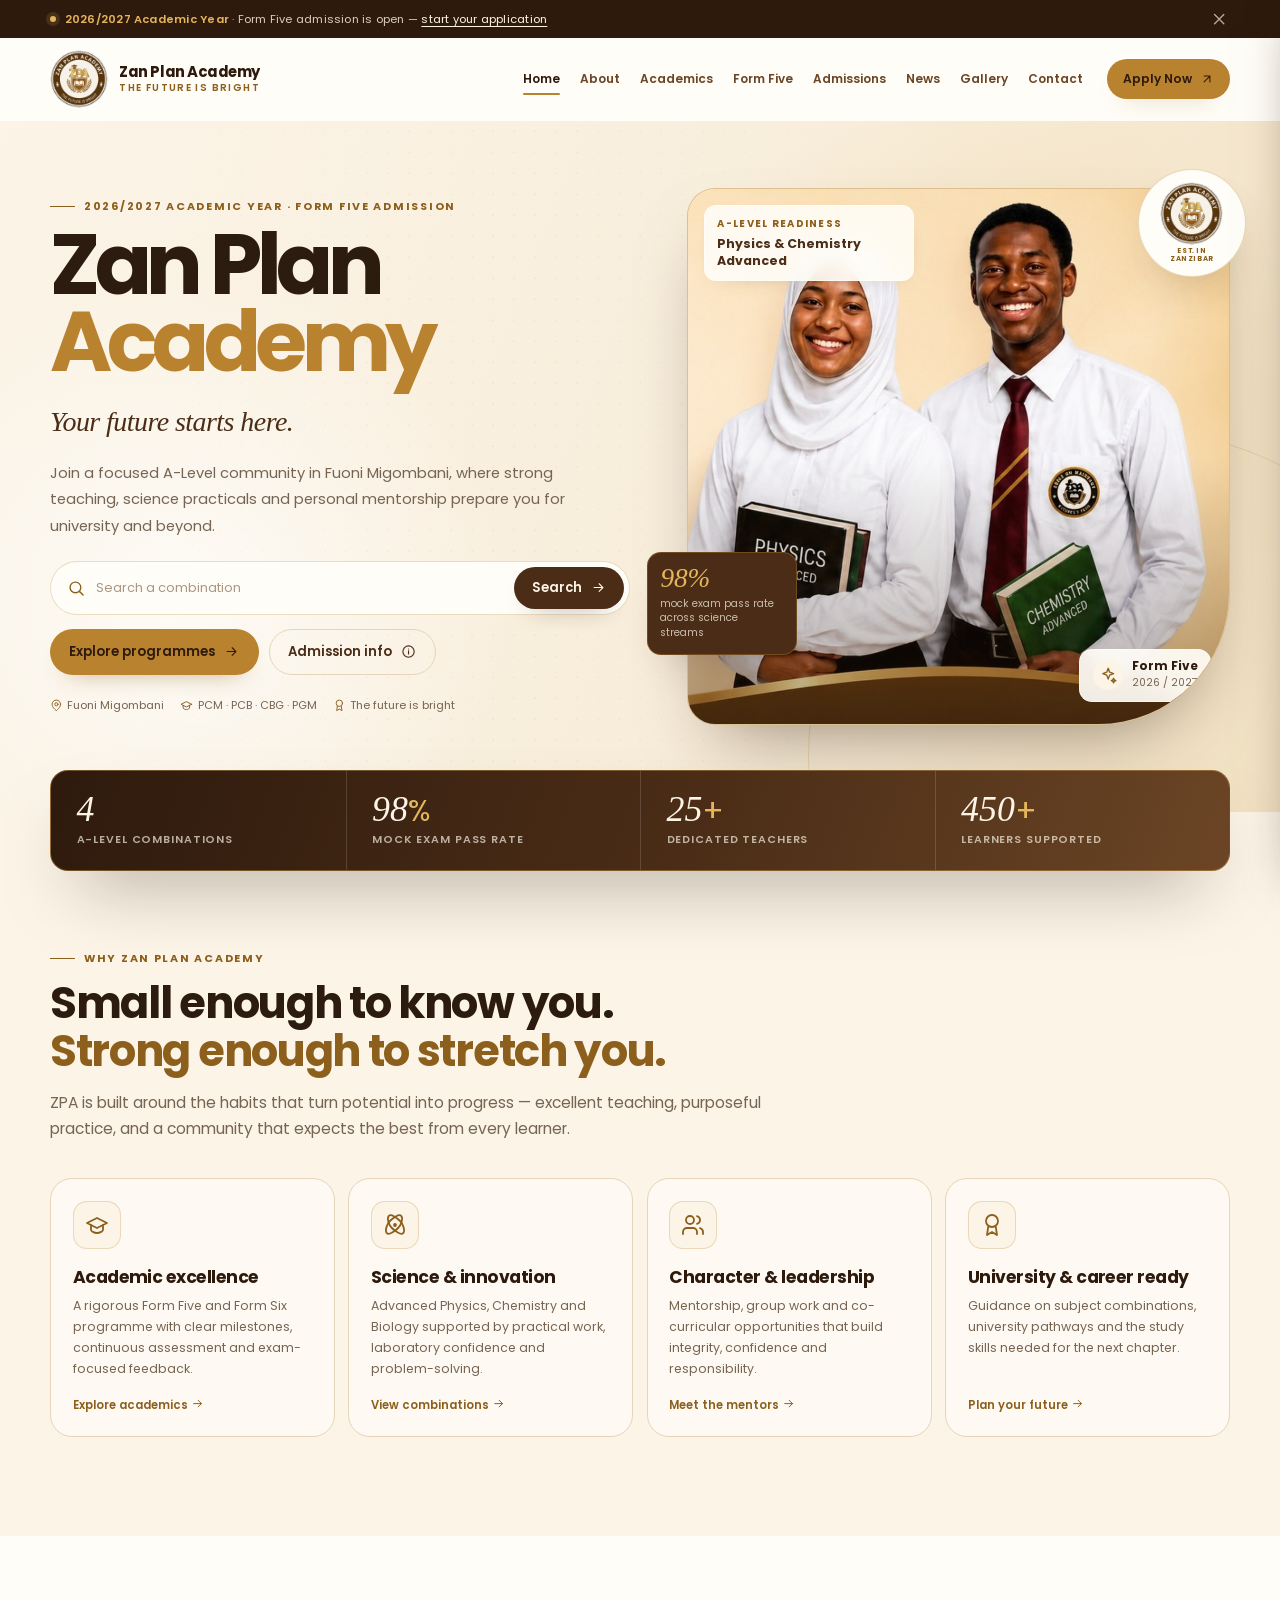
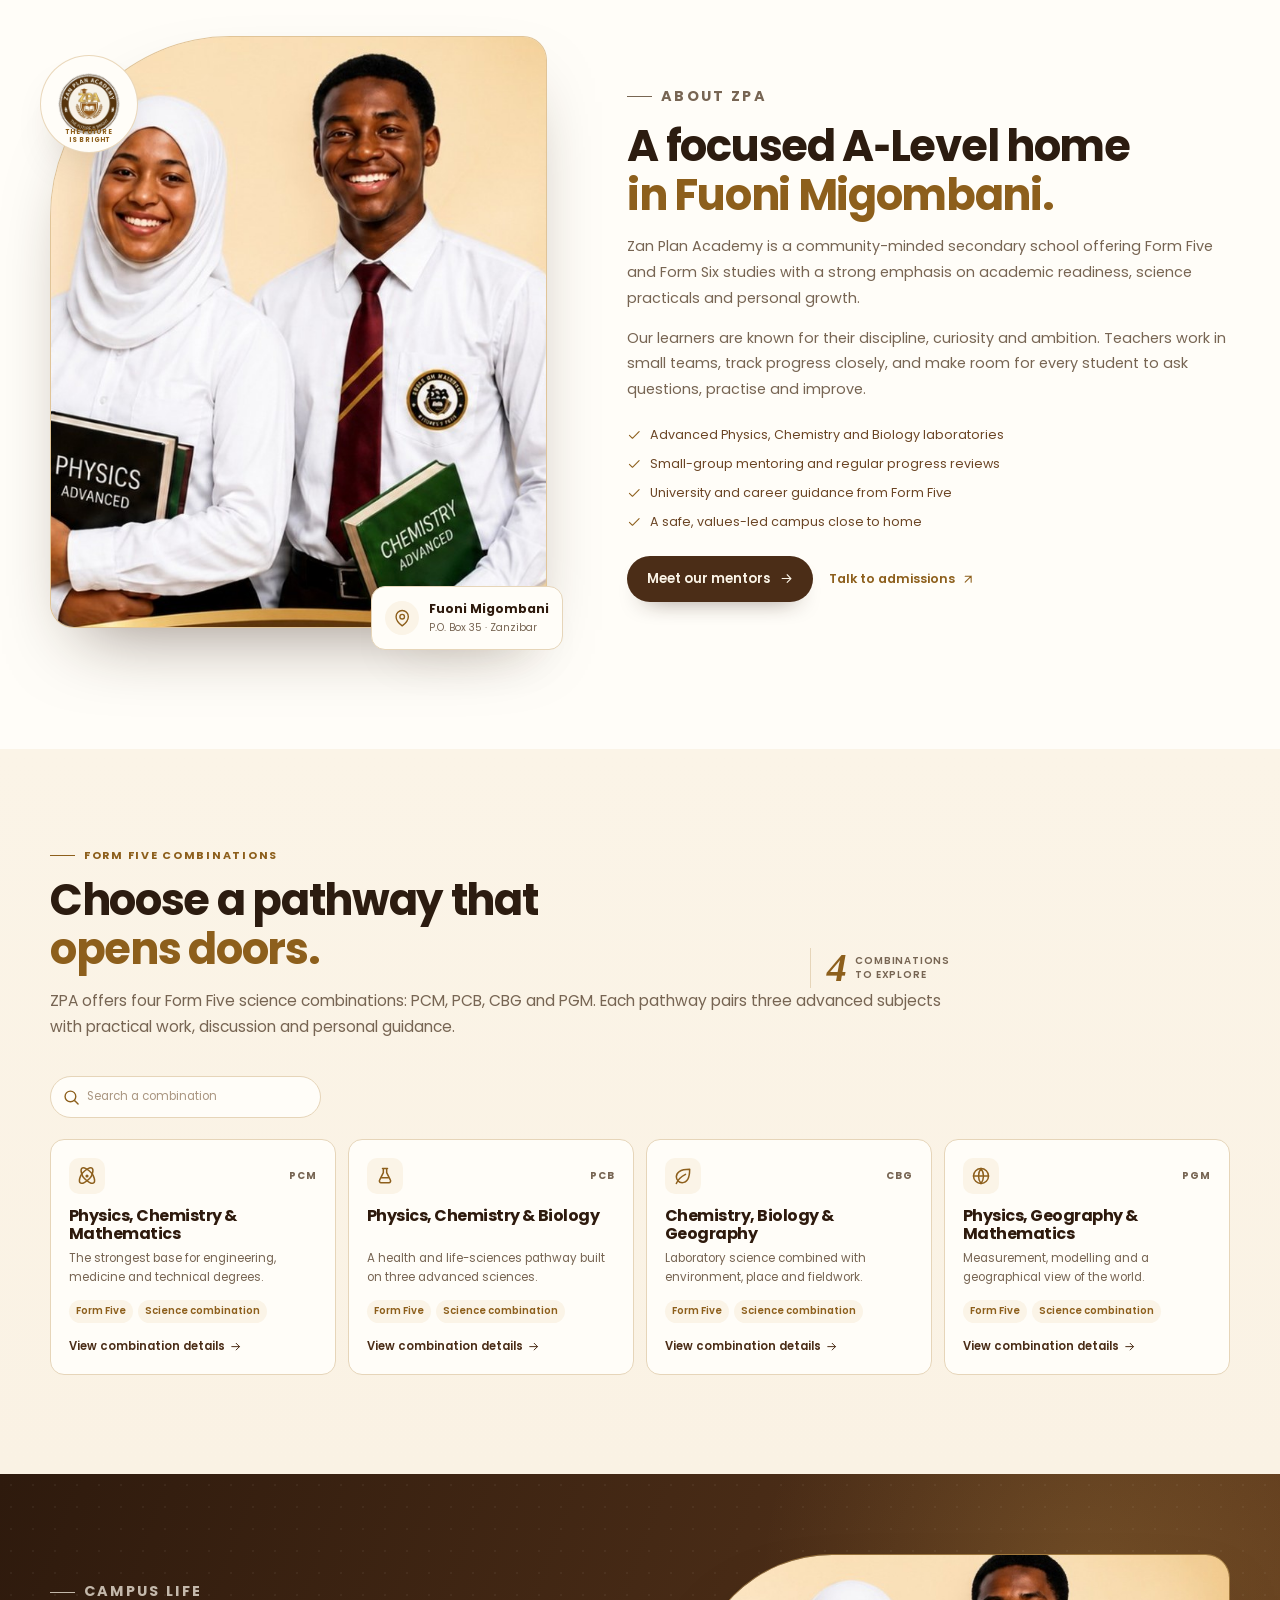
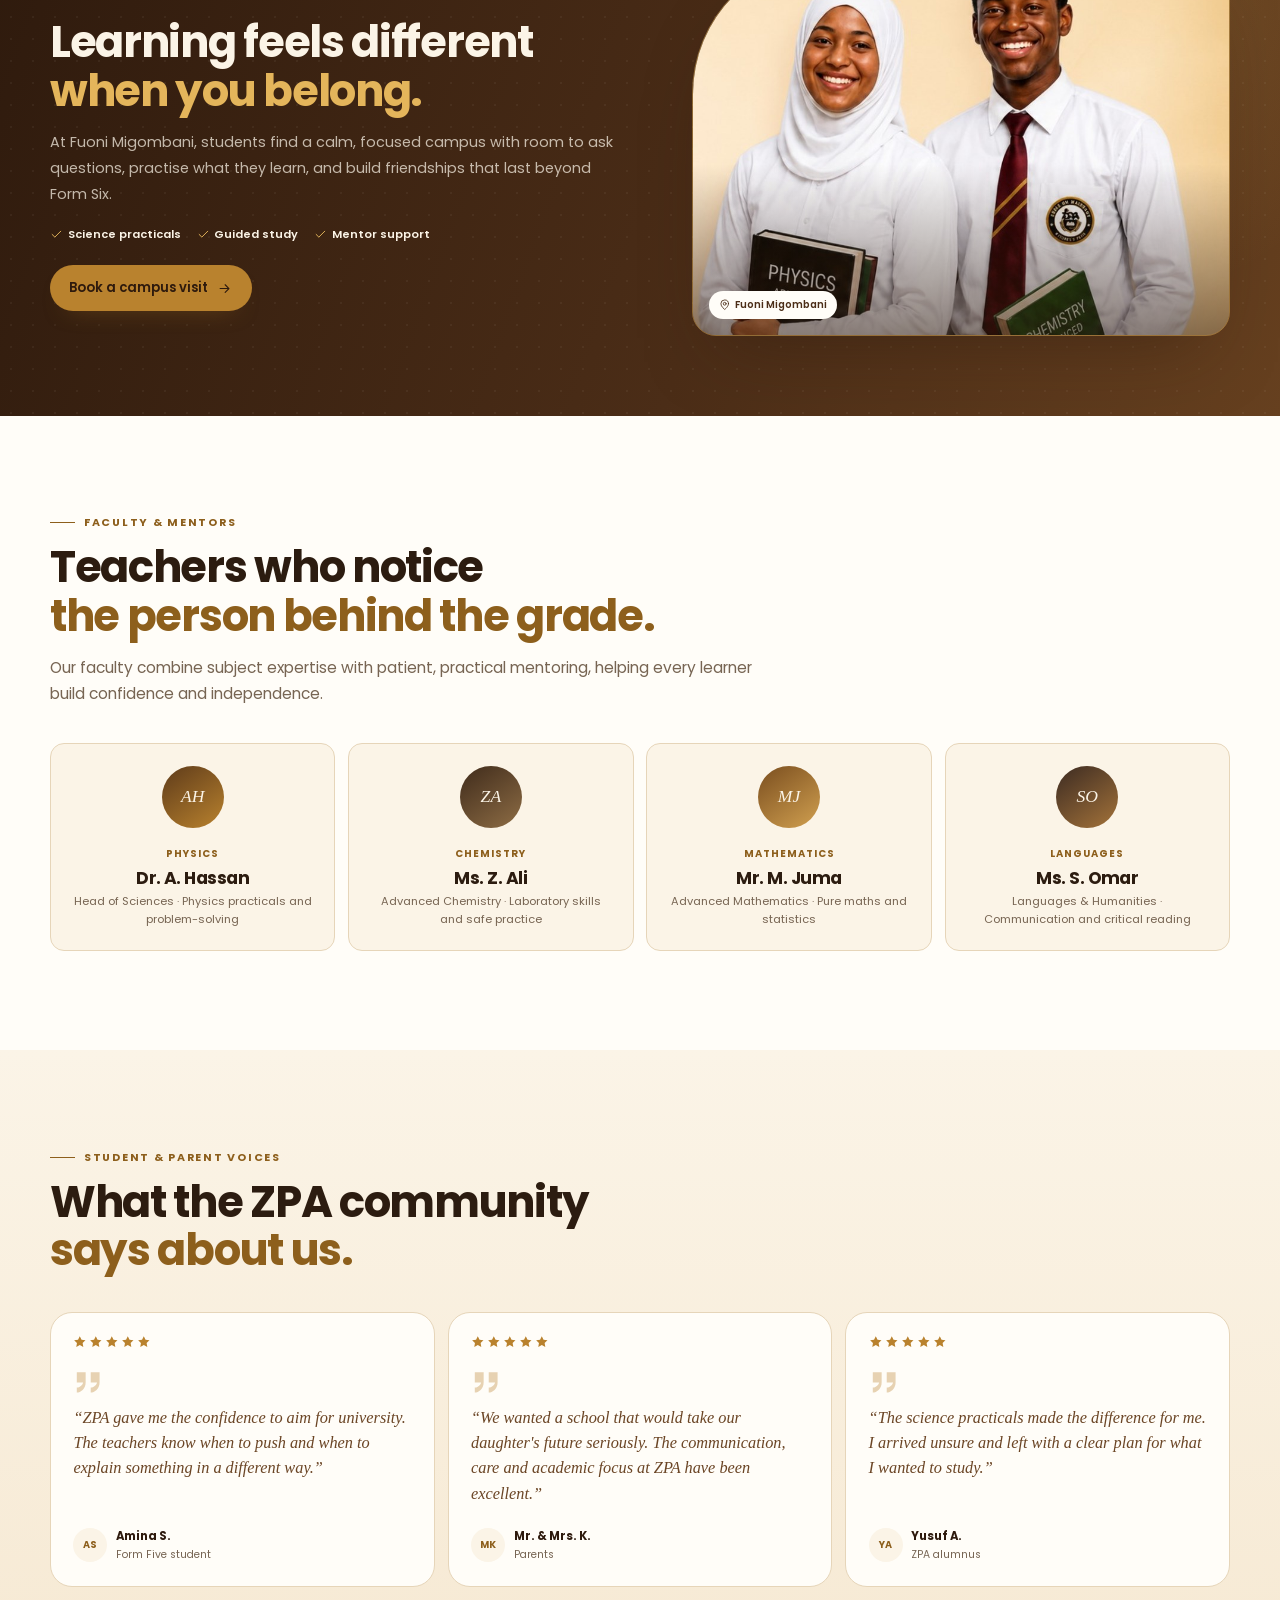
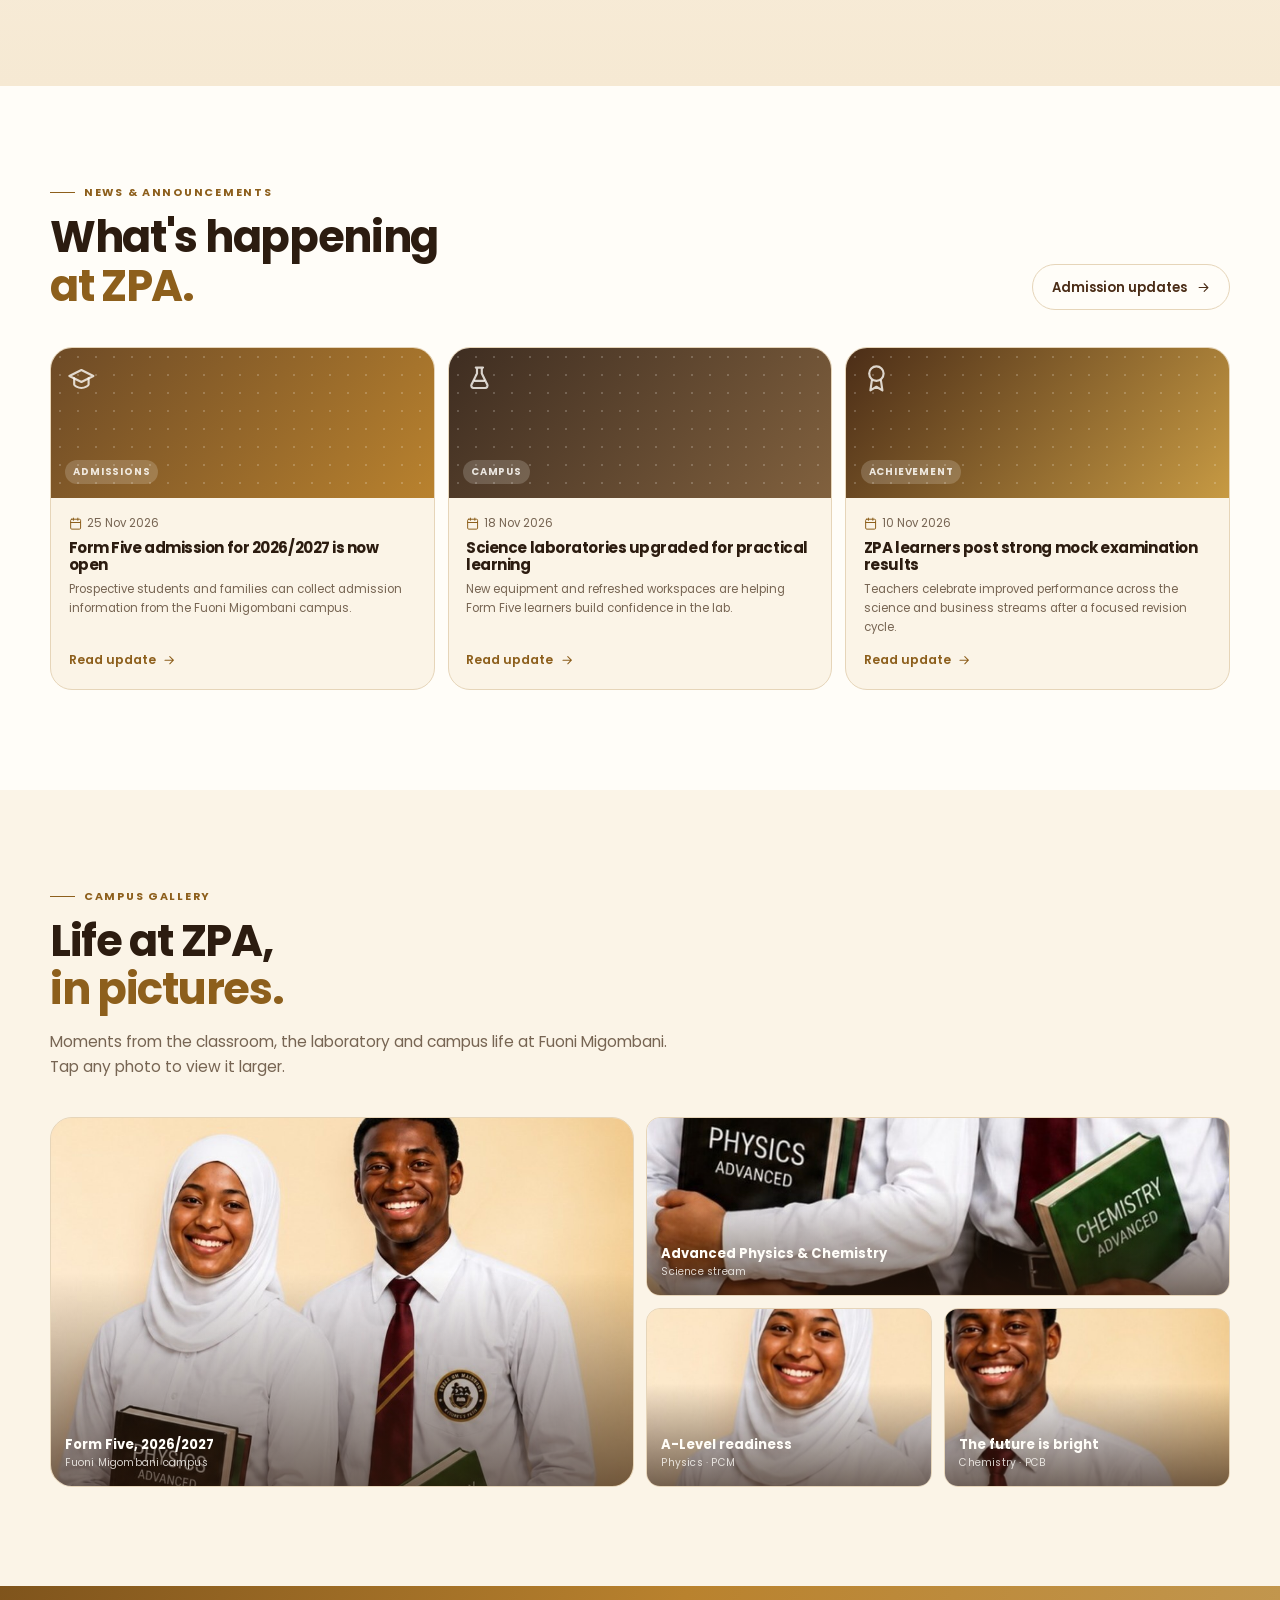
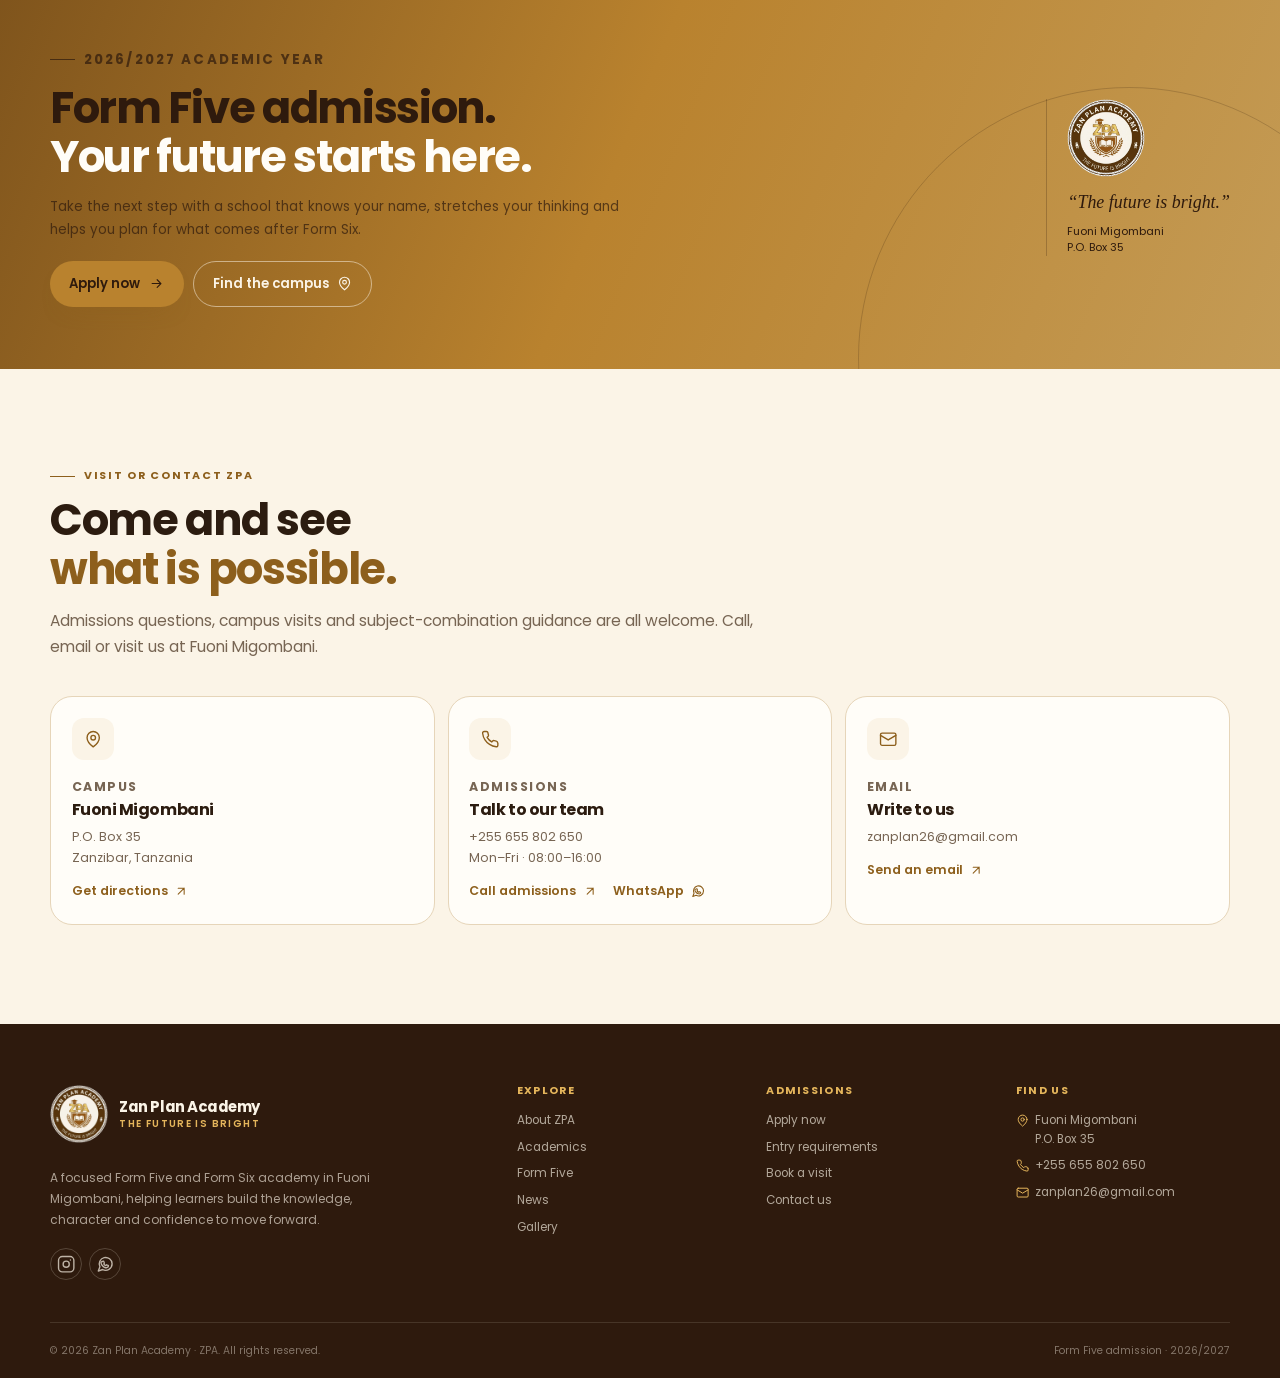
==== commit d0da0edc: "Add the academy's real phone, WhatsApp, Instagram and email - Contact card: +255 655 802 650 with ca" ====
--- a/index.html
+++ b/index.html
@@ -554,15 +554,18 @@
             <span class="contact-icon"><svg class="icon" aria-hidden="true"><use href="#i-phone"></use></svg></span>
             <p class="contact-label">Admissions</p>
             <h3>Talk to our team</h3>
-            <p>+255 777 000 000<br>Mon–Fri · 08:00–16:00</p>
-            <a class="text-button" href="tel:+255777000000">Call admissions <svg class="icon" aria-hidden="true"><use href="#i-arrow-up-right"></use></svg></a>
+            <p><a href="tel:+255655802650">+255 655 802 650</a><br>Mon–Fri · 08:00–16:00</p>
+            <div class="contact-actions">
+              <a class="text-button" href="tel:+255655802650">Call admissions <svg class="icon" aria-hidden="true"><use href="#i-arrow-up-right"></use></svg></a>
+              <a class="text-button" href="https://wa.me/255655802650?text=Hello%20Zan%20Plan%20Academy%2C%20I%20would%20like%20to%20ask%20about%20Form%20Five%20admission." target="_blank" rel="noopener">WhatsApp <svg class="icon" aria-hidden="true"><use href="#i-whatsapp"></use></svg></a>
+            </div>
           </article>
           <article class="contact-card reveal">
             <span class="contact-icon"><svg class="icon" aria-hidden="true"><use href="#i-mail"></use></svg></span>
             <p class="contact-label">Email</p>
             <h3>Write to us</h3>
-            <p>admissions@zanplan.ac.tz<br>info@zanplan.ac.tz</p>
-            <a class="text-button" href="mailto:admissions@zanplan.ac.tz">Send an email <svg class="icon" aria-hidden="true"><use href="#i-arrow-up-right"></use></svg></a>
+            <p><a href="mailto:zanplan26@gmail.com">zanplan26@gmail.com</a></p>
+            <a class="text-button" href="mailto:zanplan26@gmail.com">Send an email <svg class="icon" aria-hidden="true"><use href="#i-arrow-up-right"></use></svg></a>
           </article>
         </div>
       </div>
@@ -577,11 +580,9 @@
           <span class="brand-copy"><strong>Zan Plan Academy</strong><span>The future is bright</span></span>
         </a>
         <p>A focused Form Five and Form Six academy in Fuoni Migombani, helping learners build the knowledge, character and confidence to move forward.</p>
-        <div class="social-links" aria-label="Social media placeholder links">
-          <a href="#" aria-label="ZPA on Facebook — link placeholder"><svg class="icon" aria-hidden="true"><use href="#i-facebook"></use></svg></a>
-          <a href="#" aria-label="ZPA on Instagram — link placeholder"><svg class="icon" aria-hidden="true"><use href="#i-instagram"></use></svg></a>
-          <a href="#" aria-label="ZPA on X — link placeholder"><svg class="icon" aria-hidden="true"><use href="#i-x"></use></svg></a>
-          <a href="#" aria-label="ZPA on WhatsApp — link placeholder"><svg class="icon" aria-hidden="true"><use href="#i-whatsapp"></use></svg></a>
+        <div class="social-links" aria-label="Zan Plan Academy social media">
+          <a href="https://www.instagram.com/zan_plan_academy/" target="_blank" rel="noopener" aria-label="Zan Plan Academy on Instagram"><svg class="icon" aria-hidden="true"><use href="#i-instagram"></use></svg></a>
+          <a href="https://wa.me/255655802650?text=Hello%20Zan%20Plan%20Academy%2C%20I%20would%20like%20to%20ask%20about%20Form%20Five%20admission." target="_blank" rel="noopener" aria-label="Chat with Zan Plan Academy on WhatsApp"><svg class="icon" aria-hidden="true"><use href="#i-whatsapp"></use></svg></a>
         </div>
       </div>
       <div class="footer-column">
@@ -602,8 +603,8 @@
       <div class="footer-column footer-contact">
         <h2>Find us</h2>
         <p><svg class="icon" aria-hidden="true"><use href="#i-map-pin"></use></svg> Fuoni Migombani<br>P.O. Box 35</p>
-        <p><svg class="icon" aria-hidden="true"><use href="#i-phone"></use></svg> +255 777 000 000</p>
-        <p><svg class="icon" aria-hidden="true"><use href="#i-mail"></use></svg> admissions@zanplan.ac.tz</p>
+        <p><svg class="icon" aria-hidden="true"><use href="#i-phone"></use></svg> <a href="tel:+255655802650">+255 655 802 650</a></p>
+        <p><svg class="icon" aria-hidden="true"><use href="#i-mail"></use></svg> <a href="mailto:zanplan26@gmail.com">zanplan26@gmail.com</a></p>
       </div>
     </div>
     <div class="container footer-bottom">
--- a/assets/styles.css
+++ b/assets/styles.css
@@ -491,6 +491,10 @@
 .contact-card h3 { margin-bottom: 0.4rem; font-size: 1rem; }
 .contact-card p { color: var(--muted); font-size: 0.78rem; line-height: 1.7; }
 .contact-card .text-button { margin-top: 0.8rem; }
+.contact-card p a { color: inherit; }
+.contact-card p a:hover { color: var(--gold-deep); }
+.contact-actions { display: flex; flex-wrap: wrap; gap: 0.35rem 1rem; margin-top: 0.8rem; }
+.contact-actions .text-button { margin-top: 0; }
 
 /* Footer */
 .site-footer { background: var(--brown-deep); color: rgba(251, 244, 231, 0.7); }
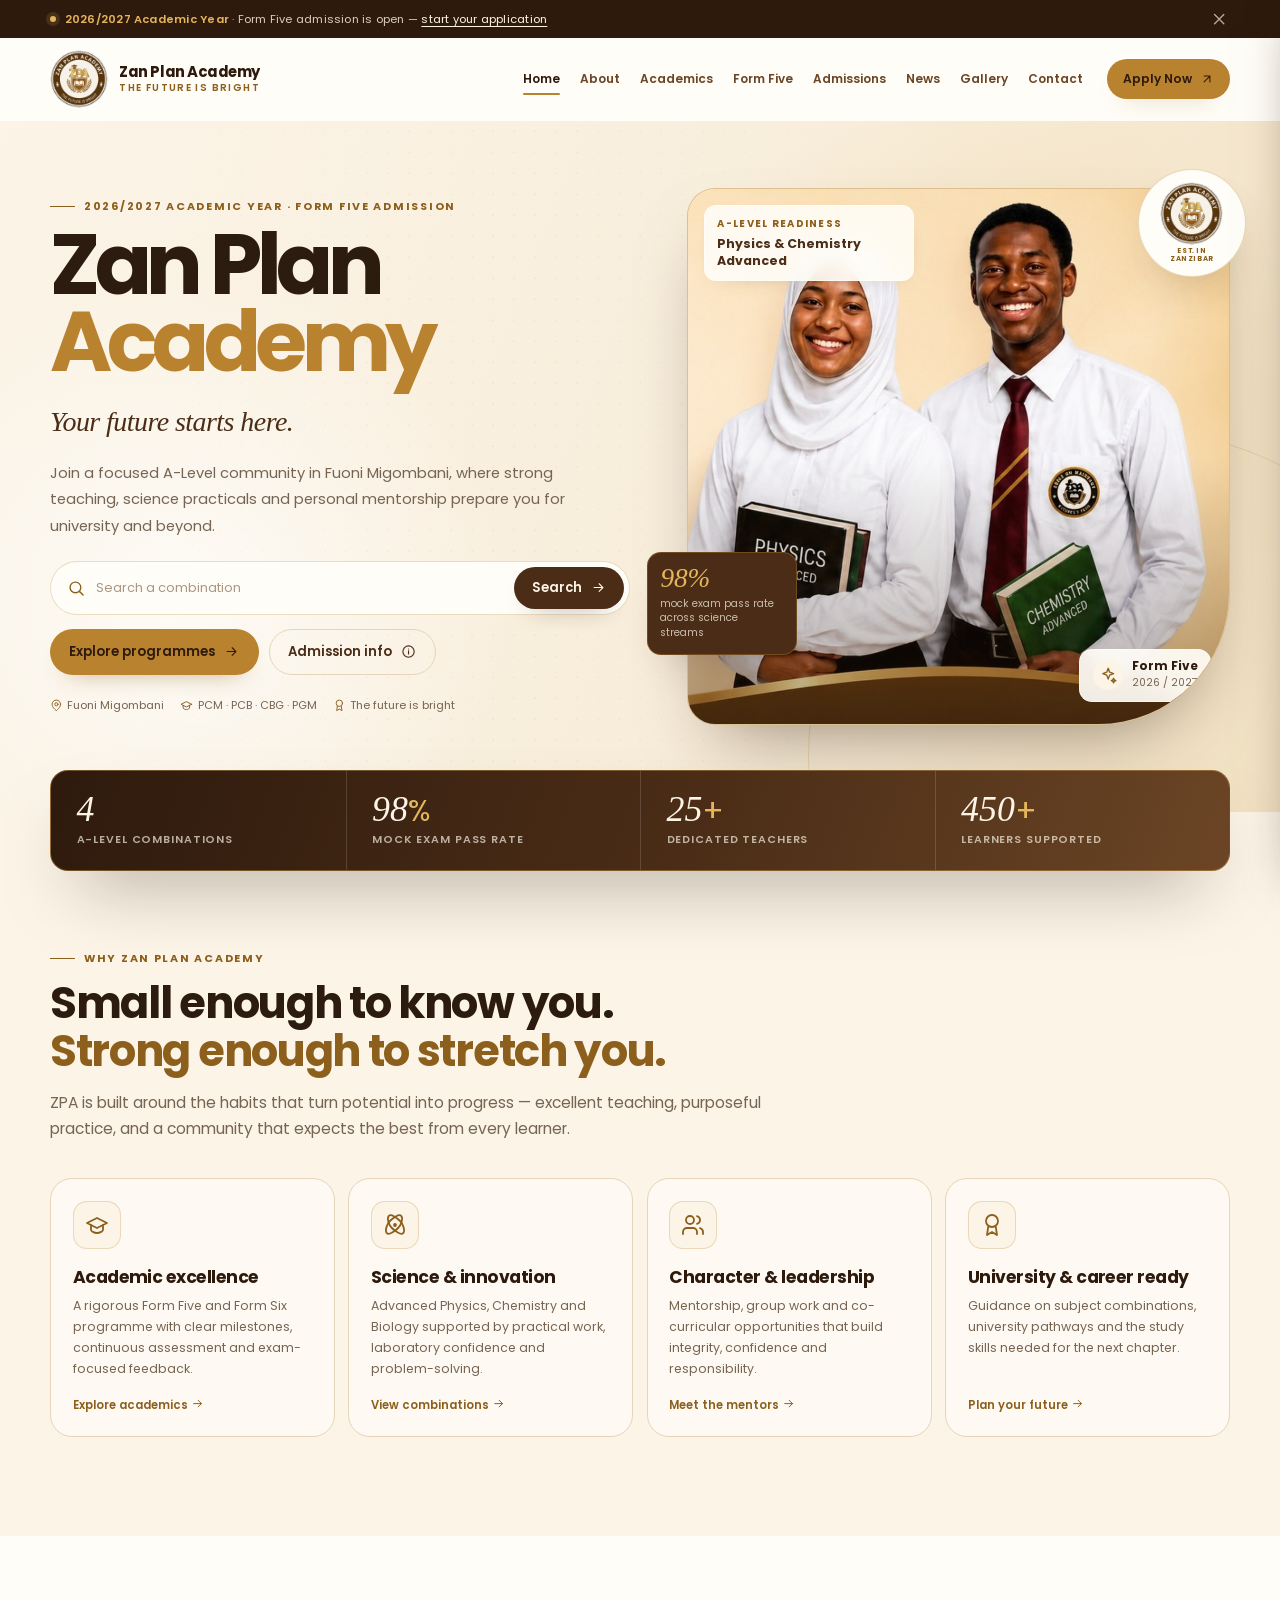
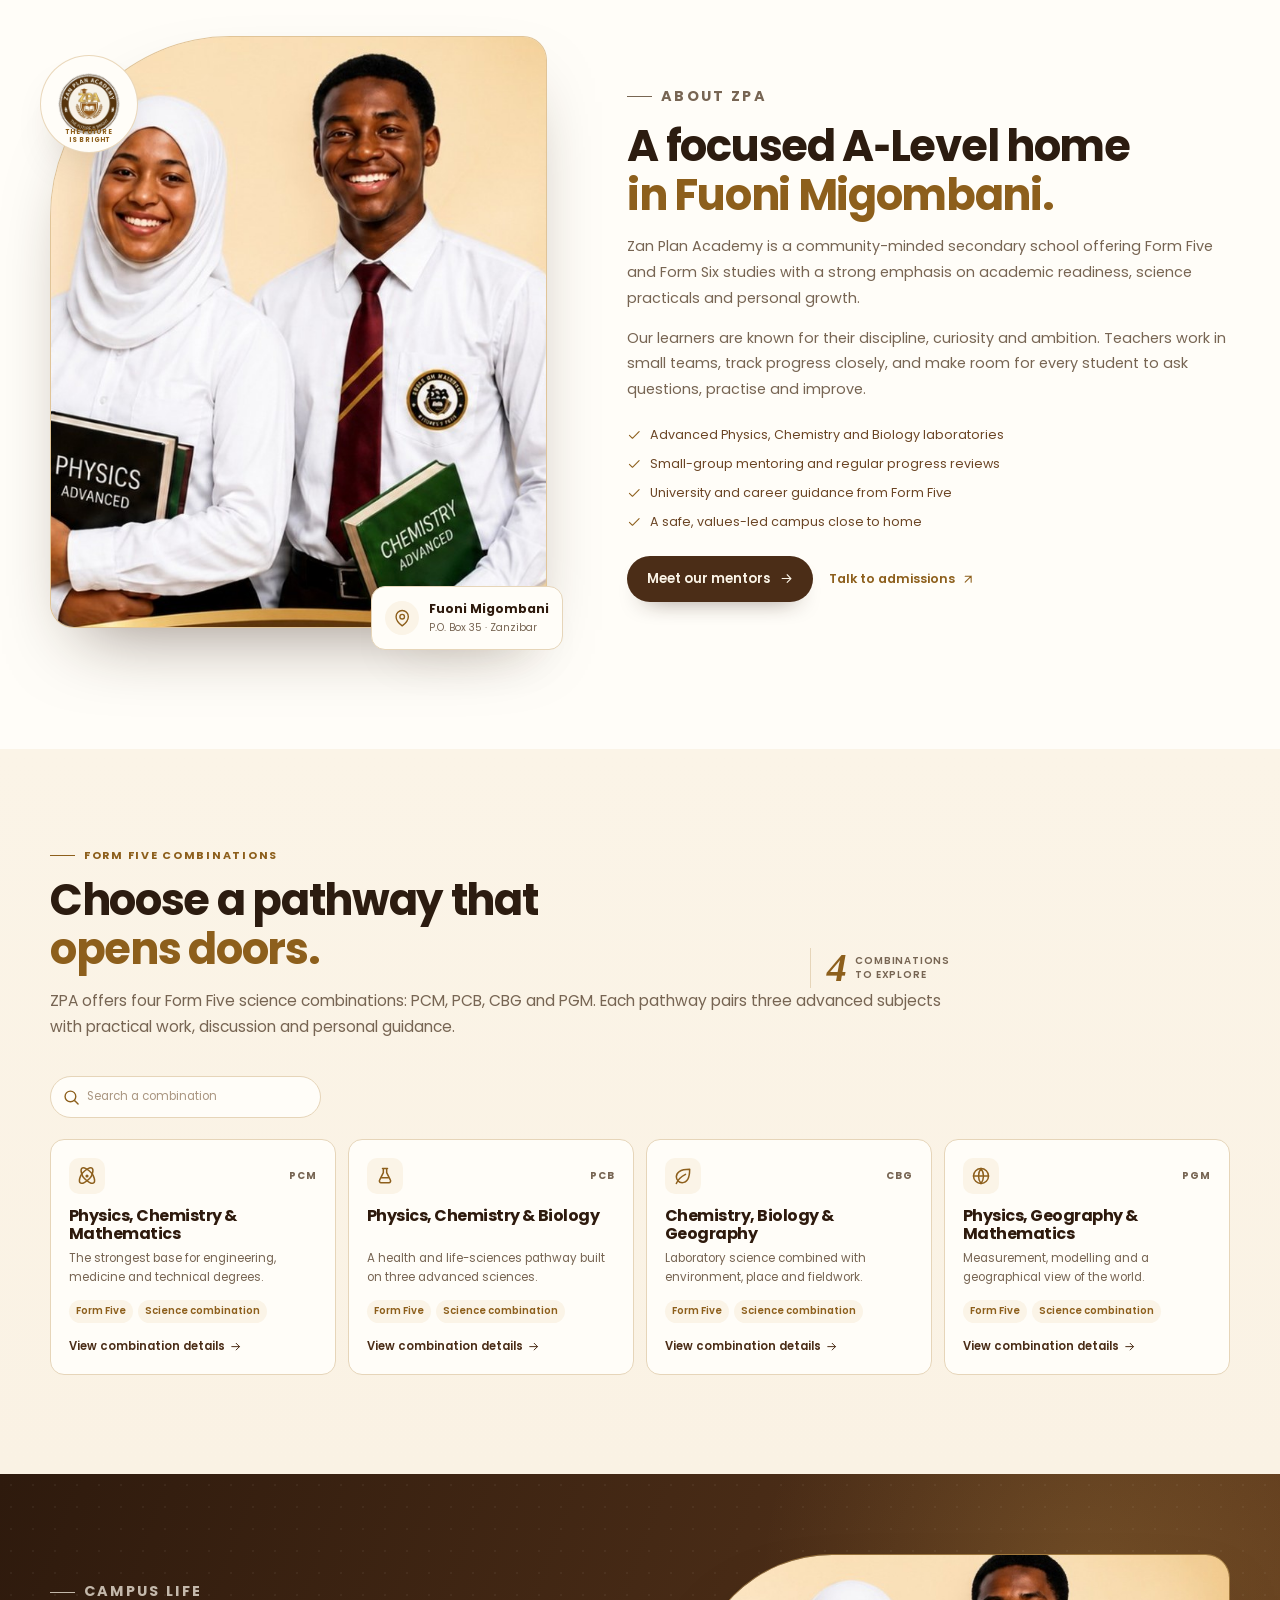
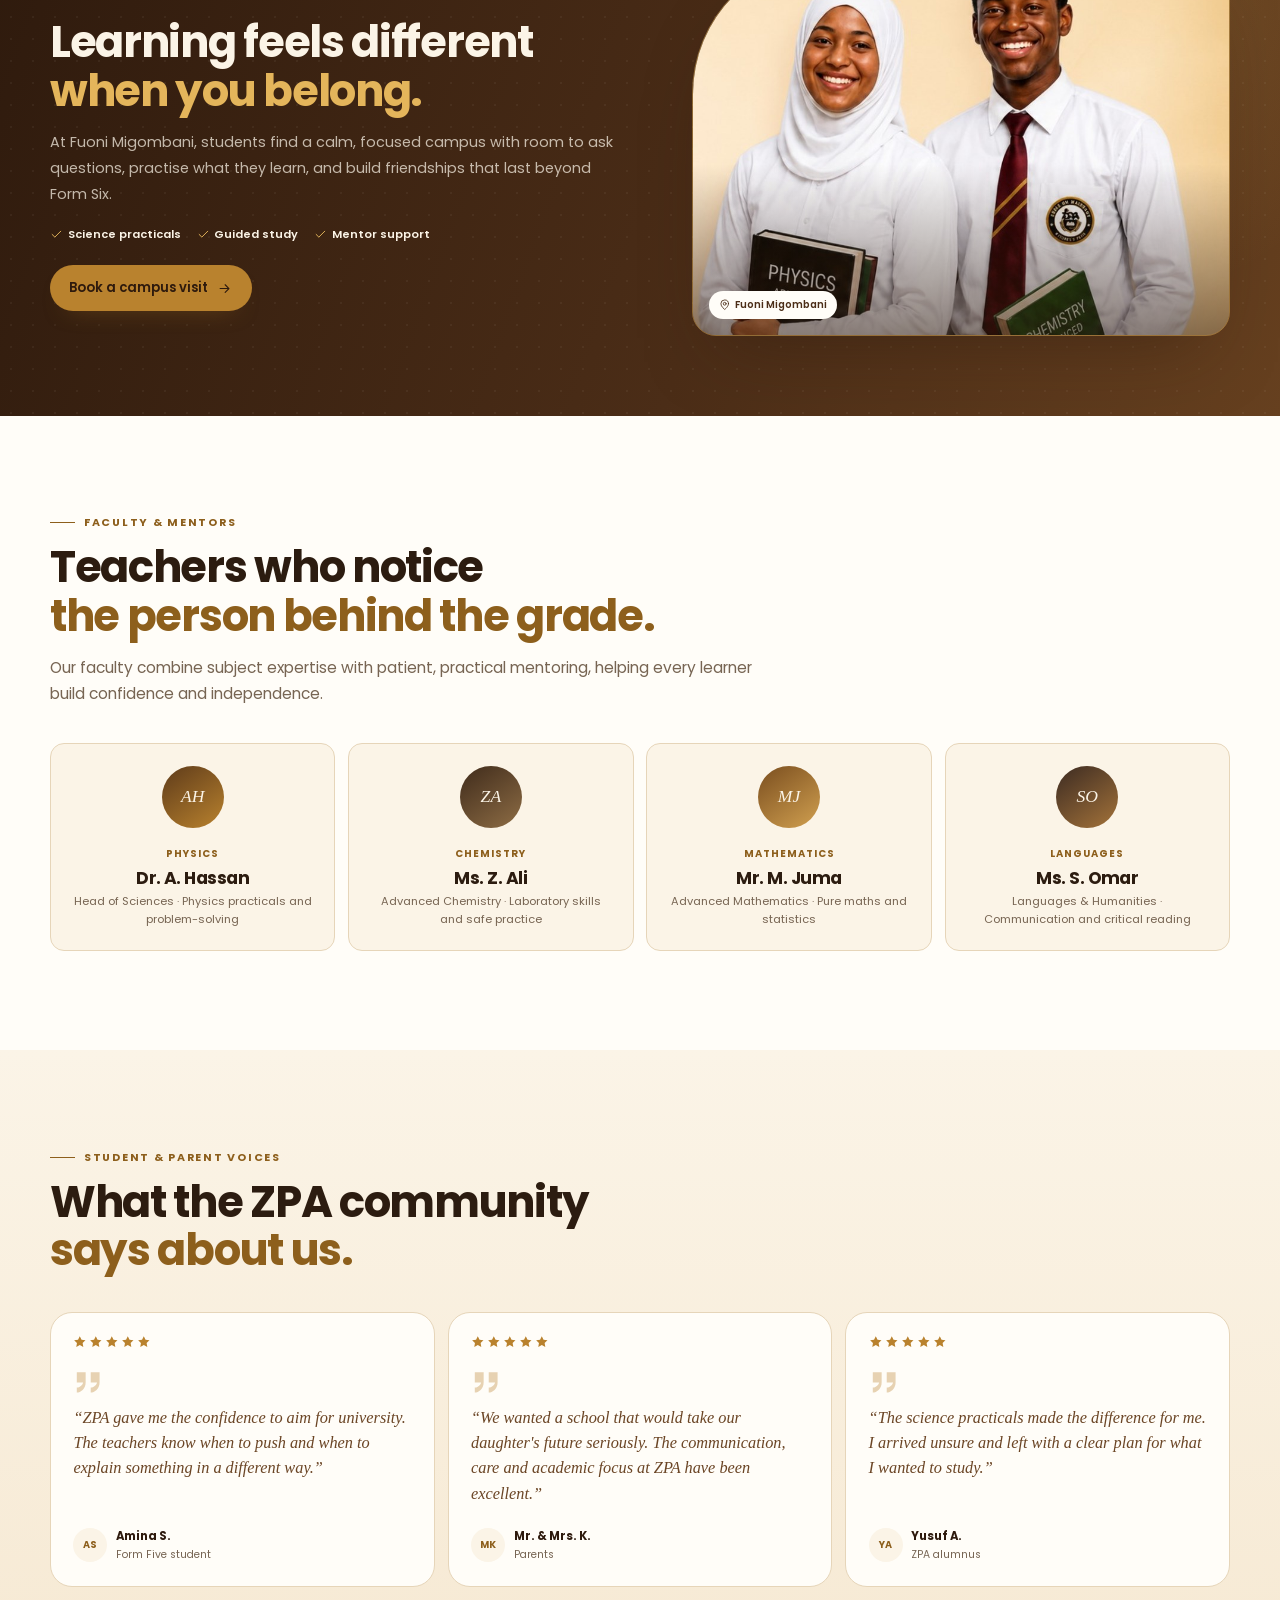
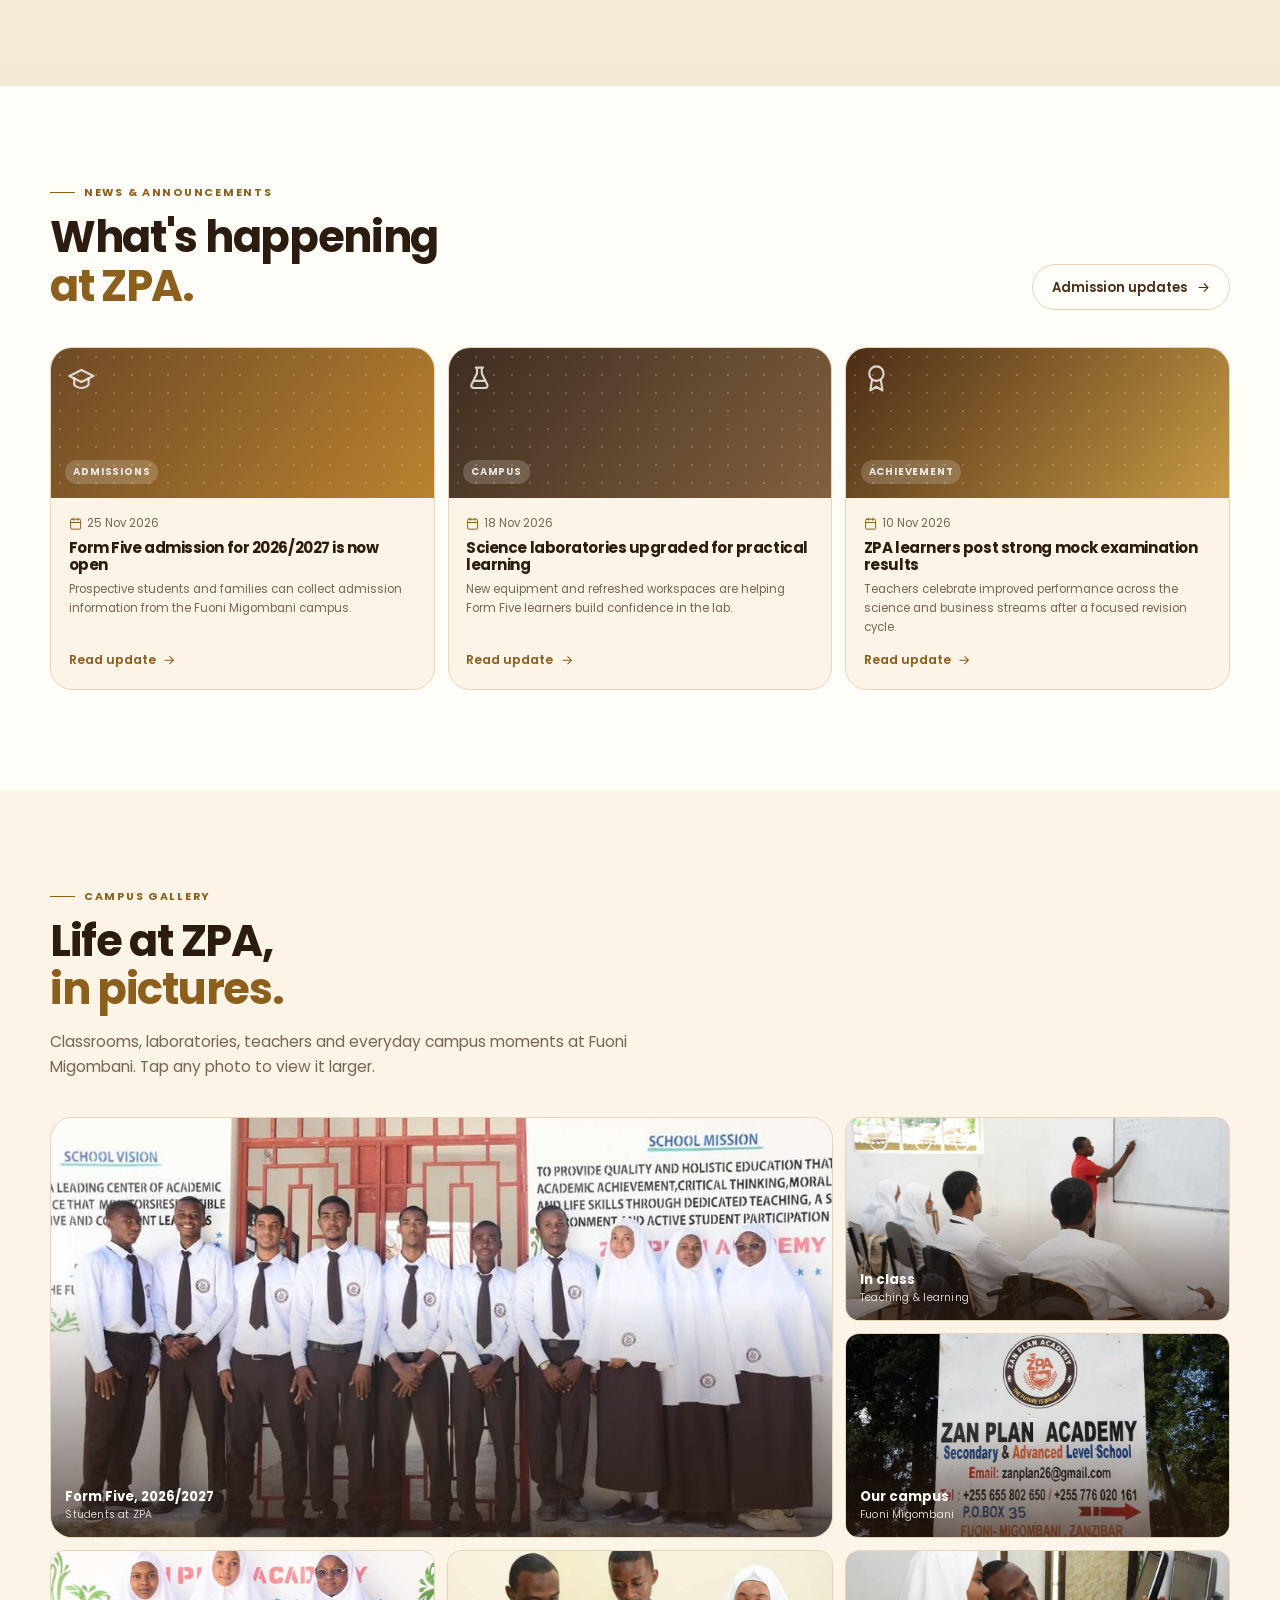
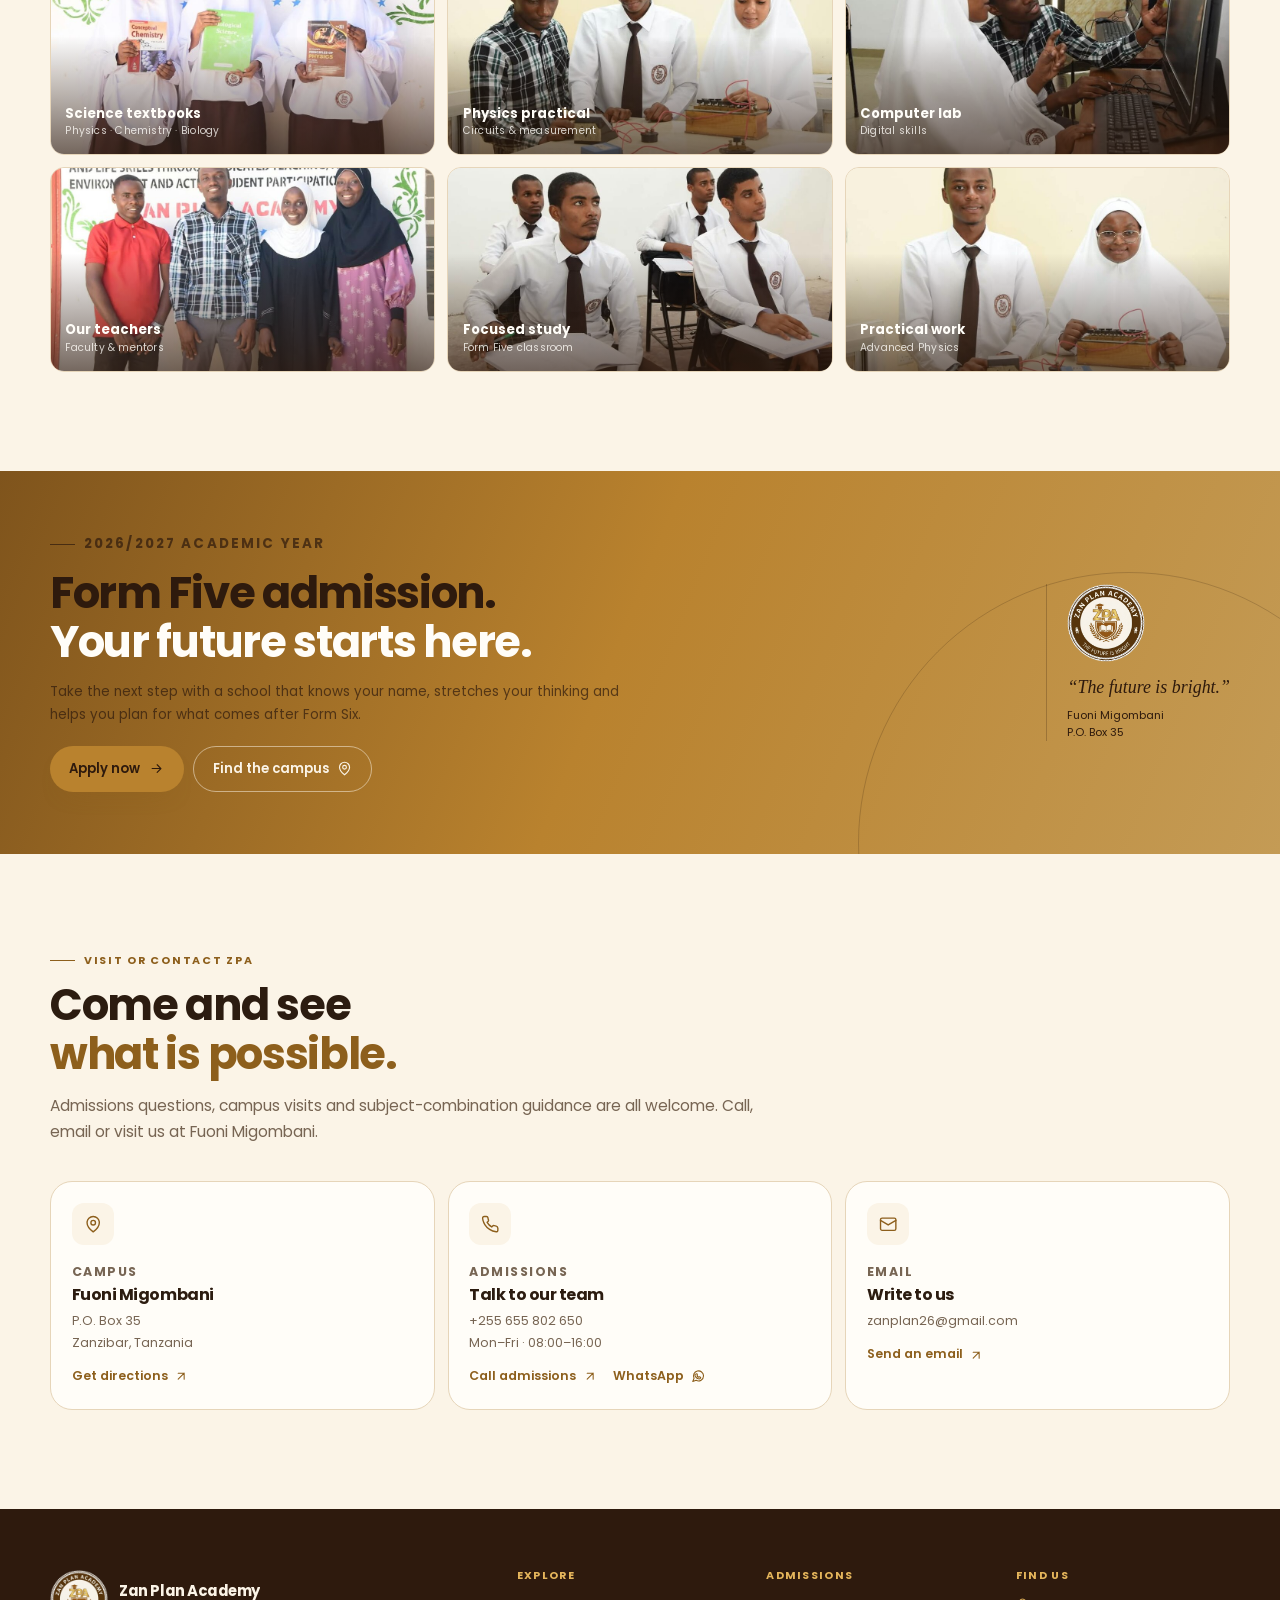
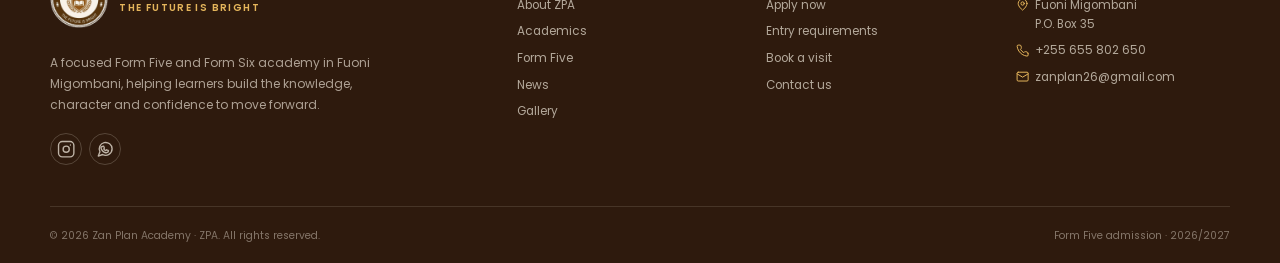
==== commit 8ce8c658: "Replace gallery with real ZPA campus photos - Use the nine newly supplied photos: students, classroo" ====
--- a/index.html
+++ b/index.html
@@ -489,28 +489,53 @@
         <div class="section-heading gallery-heading reveal">
           <p class="eyebrow"><span class="eyebrow-line"></span> Campus gallery</p>
           <h2>Life at ZPA, <br><span>in pictures.</span></h2>
-          <p>Moments from the classroom, the laboratory and campus life at Fuoni Migombani. Tap any photo to view it larger.</p>
+          <p>Classrooms, laboratories, teachers and everyday campus moments at Fuoni Migombani. Tap any photo to view it larger.</p>
         </div>
 
         <div class="gallery-grid reveal">
-          <button class="gallery-item" type="button" data-gallery-src="assets/images/gallery-duo.jpg" data-gallery-title="Form Five, 2026/2027" data-gallery-caption="Form Five students at the Fuoni Migombani campus, ready for the new academic year." aria-label="View larger photo: Form Five students 2026/2027">
-            <img src="assets/images/gallery-duo.jpg" alt="Two Zan Plan Academy students holding Physics Advanced and Chemistry Advanced books" width="900" height="783" loading="lazy">
-            <span class="gallery-caption"><strong>Form Five, 2026/2027</strong><small>Fuoni Migombani campus</small></span>
-          </button>
-
-          <button class="gallery-item" type="button" data-gallery-src="assets/images/gallery-books.jpg" data-gallery-title="Advanced Physics &amp; Chemistry" data-gallery-caption="Science stream textbooks used by Form Five learners in the advanced science combinations." aria-label="View larger photo: Advanced Physics and Chemistry books">
-            <img src="assets/images/gallery-books.jpg" alt="Close-up of Physics Advanced and Chemistry Advanced textbooks held by students" width="1000" height="395" loading="lazy">
-            <span class="gallery-caption"><strong>Advanced Physics &amp; Chemistry</strong><small>Science stream</small></span>
-          </button>
-
-          <button class="gallery-item" type="button" data-gallery-src="assets/images/gallery-female.jpg" data-gallery-title="A-Level readiness" data-gallery-caption="A Form Five learner with her Physics Advanced textbook, ready for the science stream." aria-label="View larger photo: Form Five student with Physics book">
-            <img src="assets/images/gallery-female.jpg" alt="Zan Plan Academy student holding a Physics Advanced textbook" width="700" height="1317" loading="lazy">
-            <span class="gallery-caption"><strong>A-Level readiness</strong><small>Physics · PCM</small></span>
-          </button>
-
-          <button class="gallery-item" type="button" data-gallery-src="assets/images/gallery-male.jpg" data-gallery-title="The future is bright" data-gallery-caption="A Form Five learner in ZPA uniform, preparing for the advanced science programme." aria-label="View larger photo: Form Five student in ZPA uniform">
-            <img src="assets/images/gallery-male.jpg" alt="Zan Plan Academy student in school uniform holding a Chemistry Advanced textbook" width="700" height="1406" loading="lazy">
-            <span class="gallery-caption"><strong>The future is bright</strong><small>Chemistry · PCB</small></span>
+          <button class="gallery-item" type="button" data-gallery-src="assets/images/gallery-students-group.jpg" data-gallery-title="Form Five, 2026/2027" data-gallery-caption="Form Five students in front of the school vision and mission wall at Fuoni Migombani." aria-label="View larger photo: Form Five students at ZPA">
+            <img src="assets/images/gallery-students-group.jpg" alt="Form Five students standing in front of the school vision and mission wall" width="1000" height="667" loading="lazy">
+            <span class="gallery-caption"><strong>Form Five, 2026/2027</strong><small>Students at ZPA</small></span>
+          </button>
+
+          <button class="gallery-item" type="button" data-gallery-src="assets/images/gallery-classroom.jpg" data-gallery-title="In class" data-gallery-caption="A teacher working through a lesson on the whiteboard while Form Five students follow along." aria-label="View larger photo: Lesson in progress">
+            <img src="assets/images/gallery-classroom.jpg" alt="Teacher writing on a whiteboard during a Form Five lesson" width="1000" height="667" loading="lazy">
+            <span class="gallery-caption"><strong>In class</strong><small>Teaching &amp; learning</small></span>
+          </button>
+
+          <button class="gallery-item" type="button" data-gallery-src="assets/images/gallery-campus-sign.jpg" data-gallery-title="Our campus" data-gallery-caption="The Zan Plan Academy signboard at Fuoni Migombani, P.O. Box 35." aria-label="View larger photo: ZPA campus signboard">
+            <img src="assets/images/gallery-campus-sign.jpg" alt="Zan Plan Academy signboard at Fuoni Migombani" width="1000" height="667" loading="lazy">
+            <span class="gallery-caption"><strong>Our campus</strong><small>Fuoni Migombani</small></span>
+          </button>
+
+          <button class="gallery-item" type="button" data-gallery-src="assets/images/gallery-science-books.jpg" data-gallery-title="Science textbooks" data-gallery-caption="Form Five learners with their Chemistry, Biology and Physics textbooks." aria-label="View larger photo: Students with science textbooks">
+            <img src="assets/images/gallery-science-books.jpg" alt="Three students holding Chemistry, Biology and Physics textbooks" width="1000" height="667" loading="lazy">
+            <span class="gallery-caption"><strong>Science textbooks</strong><small>Physics · Chemistry · Biology</small></span>
+          </button>
+
+          <button class="gallery-item" type="button" data-gallery-src="assets/images/gallery-physics-practical.jpg" data-gallery-title="Physics practical" data-gallery-caption="Students measuring voltage during an Advanced Physics practical session." aria-label="View larger photo: Physics practical session">
+            <img src="assets/images/gallery-physics-practical.jpg" alt="Teacher and two students working with a voltmeter in a Physics practical" width="1000" height="667" loading="lazy">
+            <span class="gallery-caption"><strong>Physics practical</strong><small>Circuits &amp; measurement</small></span>
+          </button>
+
+          <button class="gallery-item" type="button" data-gallery-src="assets/images/gallery-computer-lab.jpg" data-gallery-title="Computer lab" data-gallery-caption="A learner working with a teacher in the computer lab." aria-label="View larger photo: Computer lab session">
+            <img src="assets/images/gallery-computer-lab.jpg" alt="Student and teacher at a computer in the school computer lab" width="1000" height="667" loading="lazy">
+            <span class="gallery-caption"><strong>Computer lab</strong><small>Digital skills</small></span>
+          </button>
+
+          <button class="gallery-item" type="button" data-gallery-src="assets/images/gallery-faculty.jpg" data-gallery-title="Our teachers" data-gallery-caption="Zan Plan Academy faculty members at the Fuoni Migombani campus." aria-label="View larger photo: ZPA teachers">
+            <img src="assets/images/gallery-faculty.jpg" alt="Four Zan Plan Academy teachers standing together on campus" width="1000" height="667" loading="lazy">
+            <span class="gallery-caption"><strong>Our teachers</strong><small>Faculty &amp; mentors</small></span>
+          </button>
+
+          <button class="gallery-item" type="button" data-gallery-src="assets/images/gallery-study.jpg" data-gallery-title="Focused study" data-gallery-caption="Form Five students taking notes during a lesson." aria-label="View larger photo: Students studying in class">
+            <img src="assets/images/gallery-study.jpg" alt="Form Five students taking notes during a lesson" width="1000" height="667" loading="lazy">
+            <span class="gallery-caption"><strong>Focused study</strong><small>Form Five classroom</small></span>
+          </button>
+
+          <button class="gallery-item" type="button" data-gallery-src="assets/images/gallery-physics-students.jpg" data-gallery-title="Practical work" data-gallery-caption="Two students with their Physics apparatus during a laboratory session." aria-label="View larger photo: Students with Physics apparatus">
+            <img src="assets/images/gallery-physics-students.jpg" alt="Two students with Physics laboratory apparatus" width="1000" height="667" loading="lazy">
+            <span class="gallery-caption"><strong>Practical work</strong><small>Advanced Physics</small></span>
           </button>
         </div>
       </div>
@@ -691,7 +716,7 @@
         <svg class="icon" aria-hidden="true"><use href="#i-close"></use></svg>
       </button>
     </div>
-    <img id="gallery-image" src="assets/images/gallery-duo.jpg" alt="">
+    <img id="gallery-image" src="assets/images/gallery-students-group.jpg" alt="">
     <p class="gallery-dialog-text" id="gallery-caption"></p>
   </dialog>
 
--- a/assets/styles.css
+++ b/assets/styles.css
@@ -453,14 +453,11 @@
 /* Gallery */
 .gallery-section { background: var(--cream); }
 .gallery-heading { max-width: 640px; }
-.gallery-grid { display: grid; grid-template-columns: repeat(4, minmax(0, 1fr)); grid-auto-rows: clamp(150px, 14vw, 200px); gap: 0.75rem; }
+.gallery-grid { display: grid; grid-template-columns: repeat(3, minmax(0, 1fr)); grid-auto-rows: clamp(160px, 16vw, 220px); gap: 0.75rem; }
 .gallery-item { position: relative; overflow: hidden; border: 1px solid var(--line); border-radius: var(--radius-sm); background: var(--cream-deep); padding: 0; color: var(--cream); text-align: left; }
 .gallery-item:first-child { grid-column: span 2; grid-row: span 2; border-radius: var(--radius); }
-.gallery-item:nth-child(2) { grid-column: span 2; }
 .gallery-item img { width: 100%; height: 100%; object-fit: cover; transition: transform 520ms cubic-bezier(0.22, 1, 0.36, 1); }
-.gallery-item:first-child img { object-position: center 24%; }
-.gallery-item:nth-child(3) img { object-position: center 18%; }
-.gallery-item:nth-child(4) img { object-position: center 14%; }
+.gallery-item:first-child img { object-position: center 32%; }
 .gallery-item::after { position: absolute; inset: 0; background: linear-gradient(180deg, transparent 42%, rgba(46, 26, 13, 0.66)); content: ""; pointer-events: none; }
 .gallery-item:hover img, .gallery-item:focus-visible img { transform: scale(1.045); }
 .gallery-caption { position: absolute; z-index: 2; inset-inline: 0; bottom: 0; display: grid; gap: 0.12rem; padding: 2.2rem 0.9rem 0.85rem; pointer-events: none; }
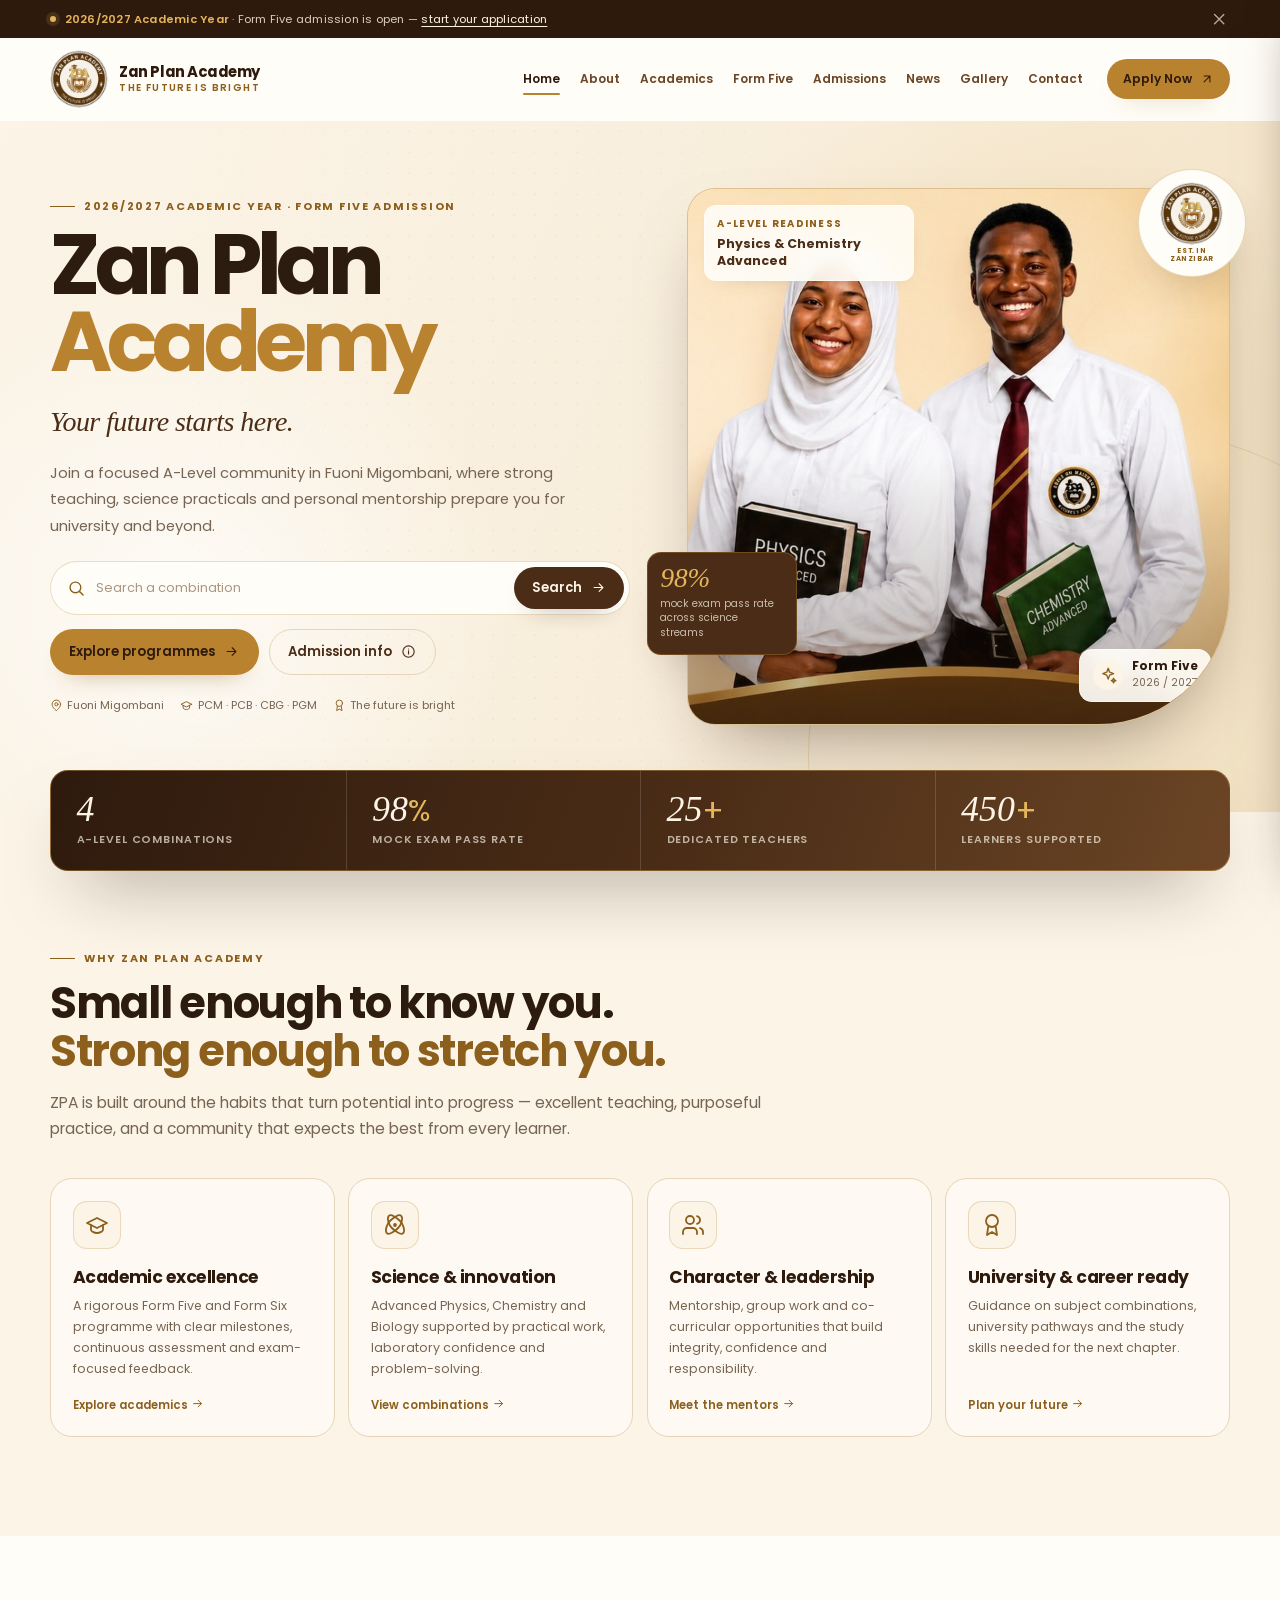
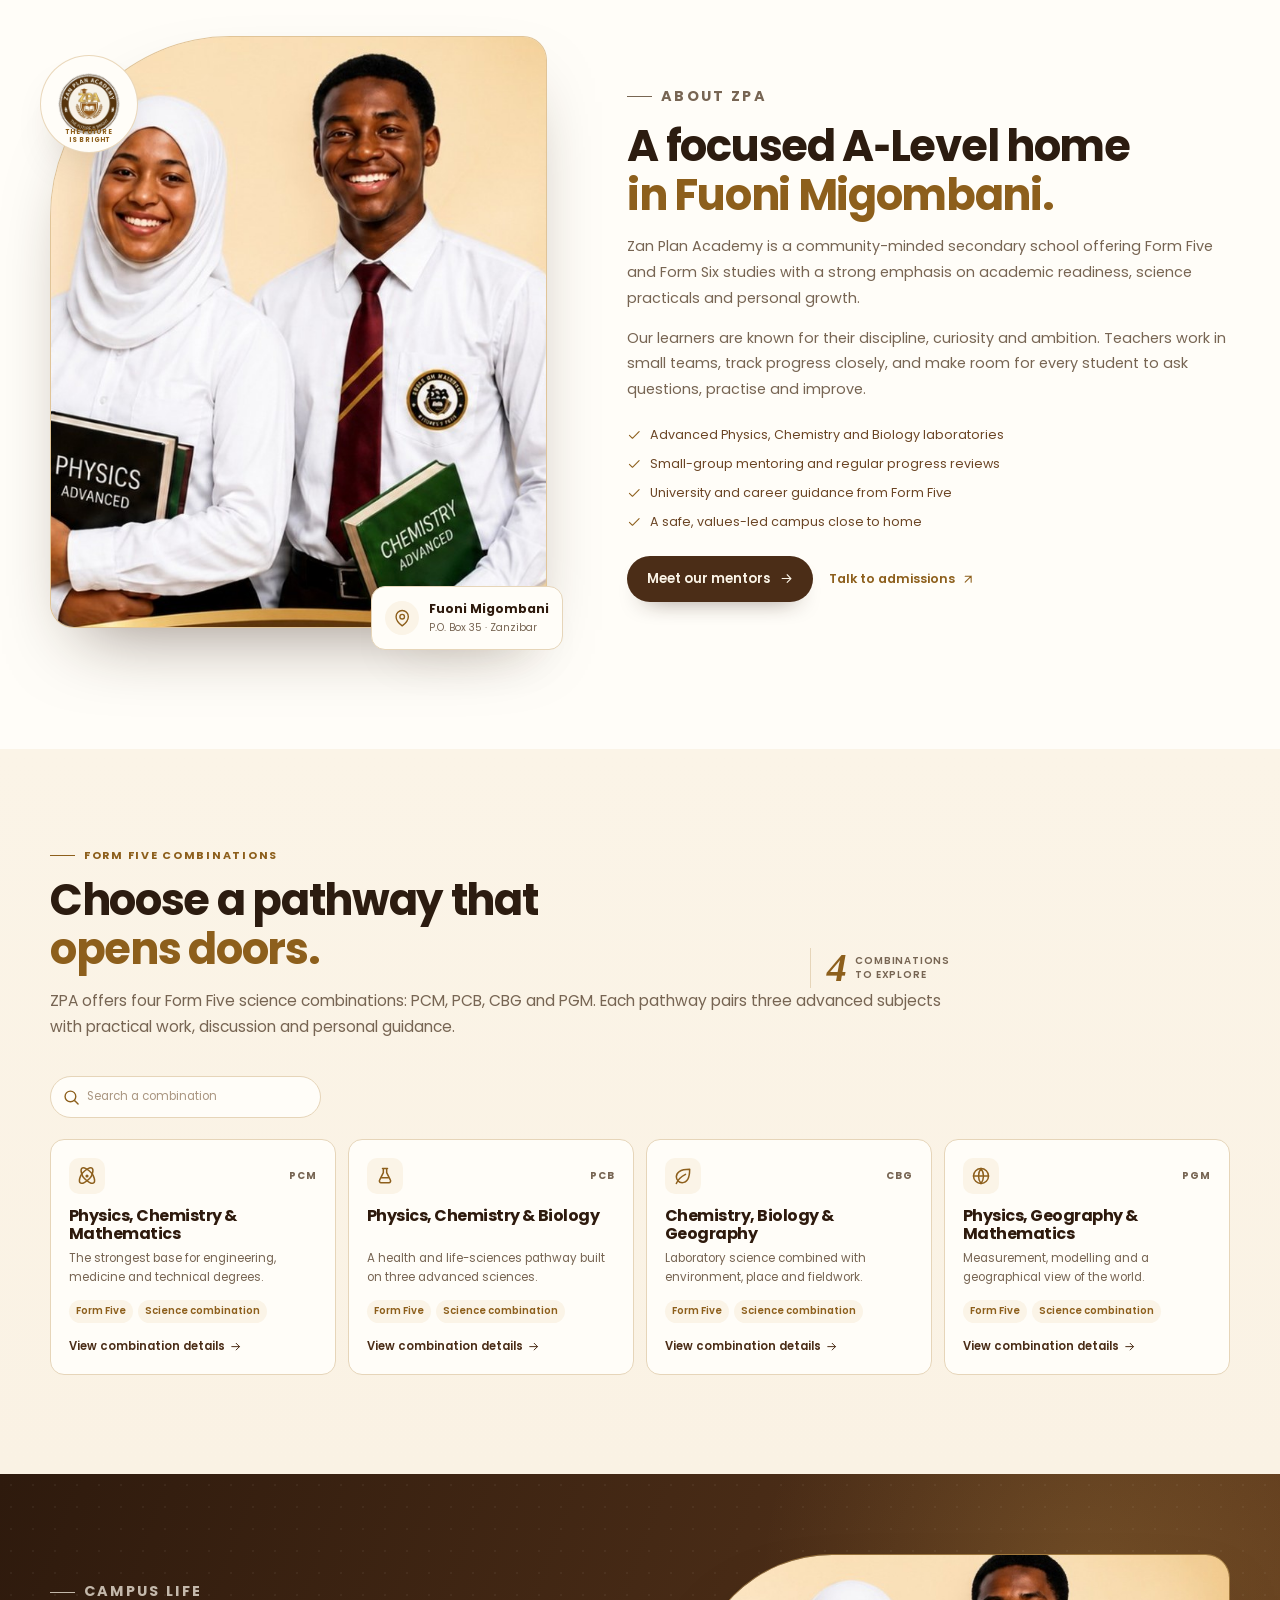
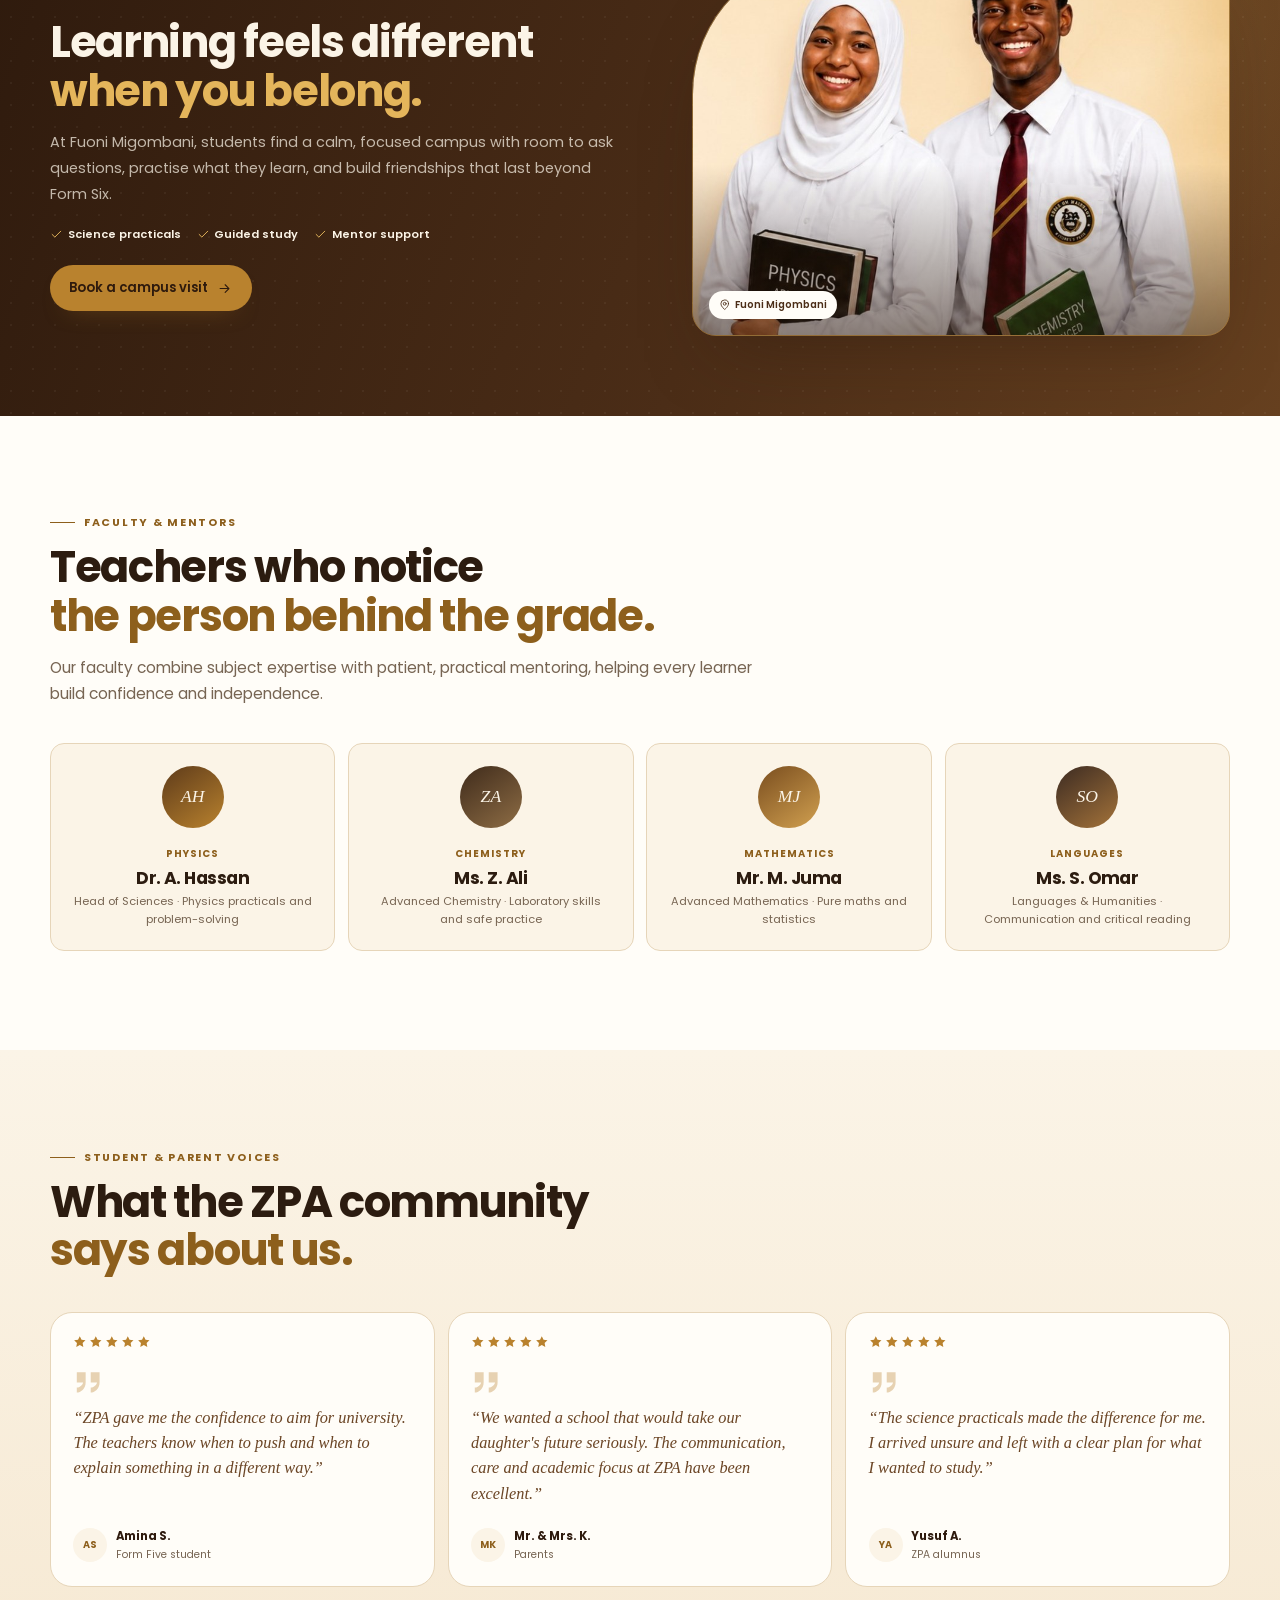
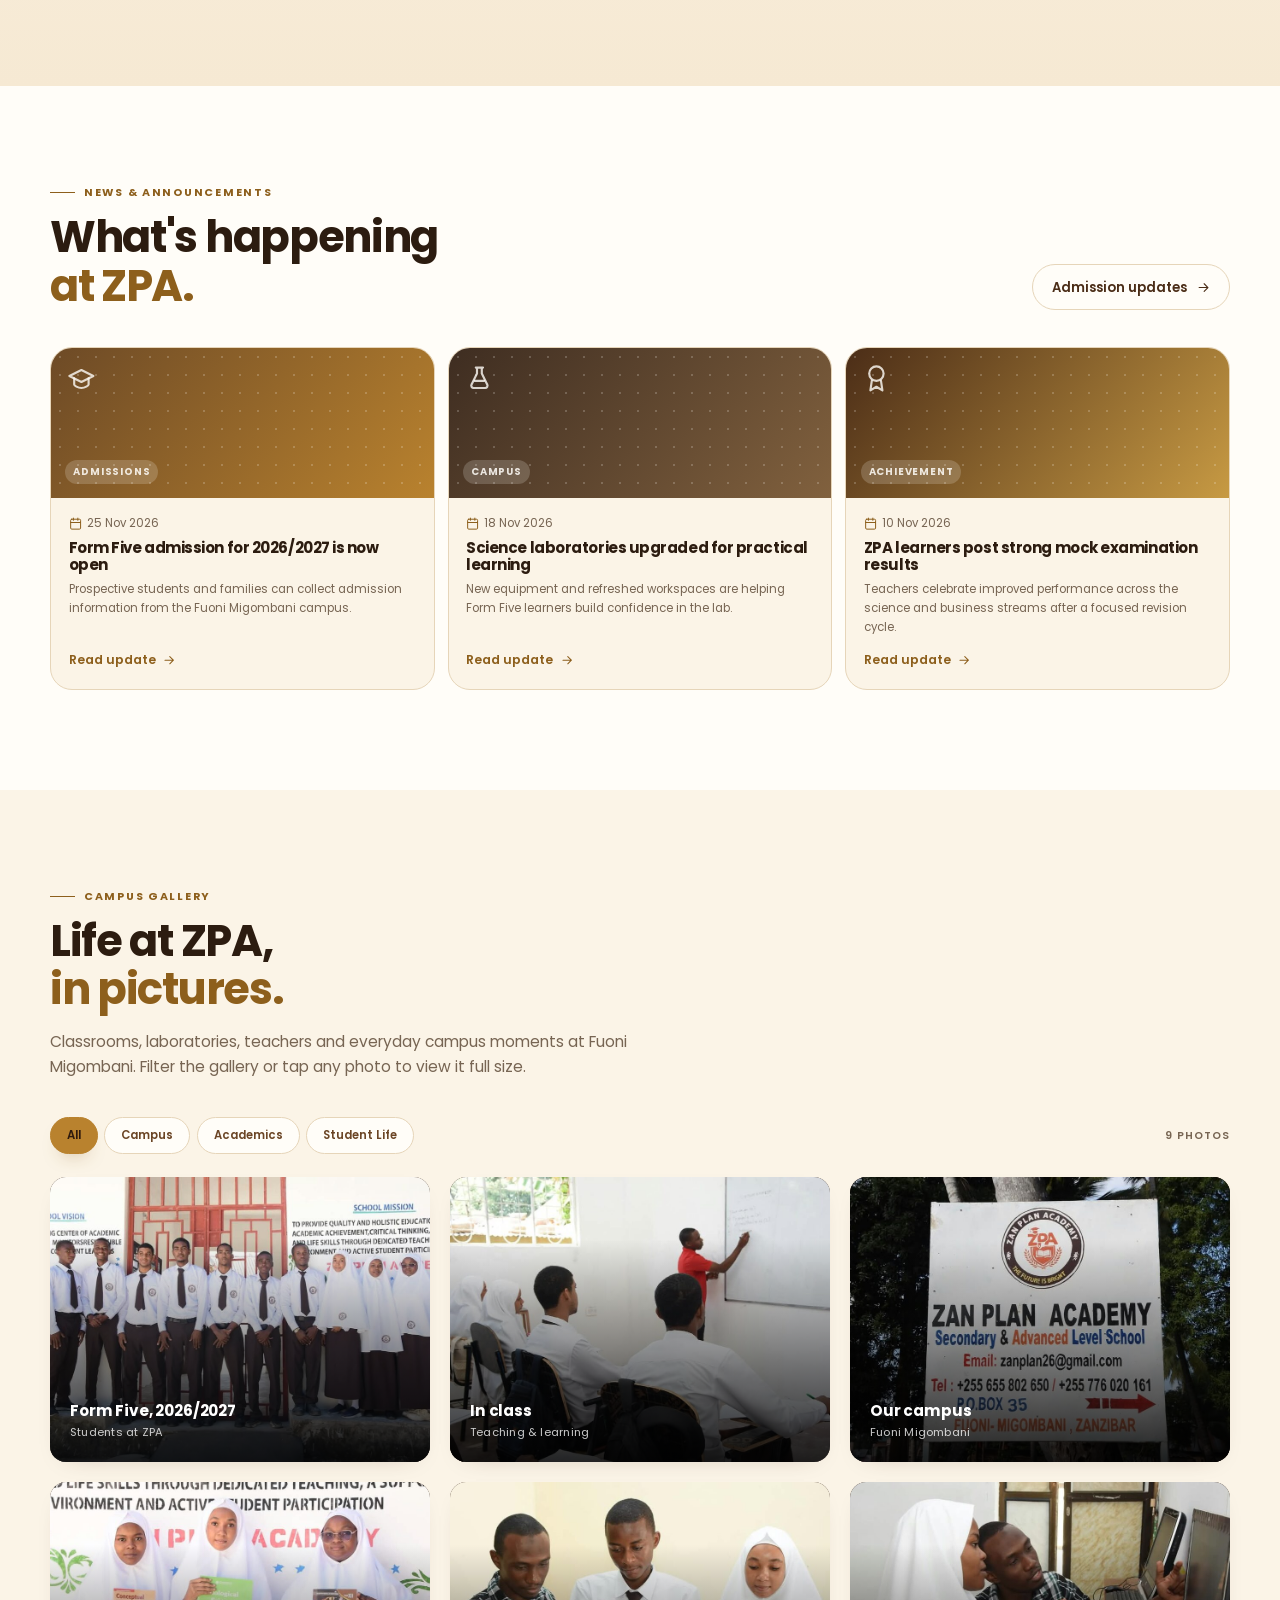
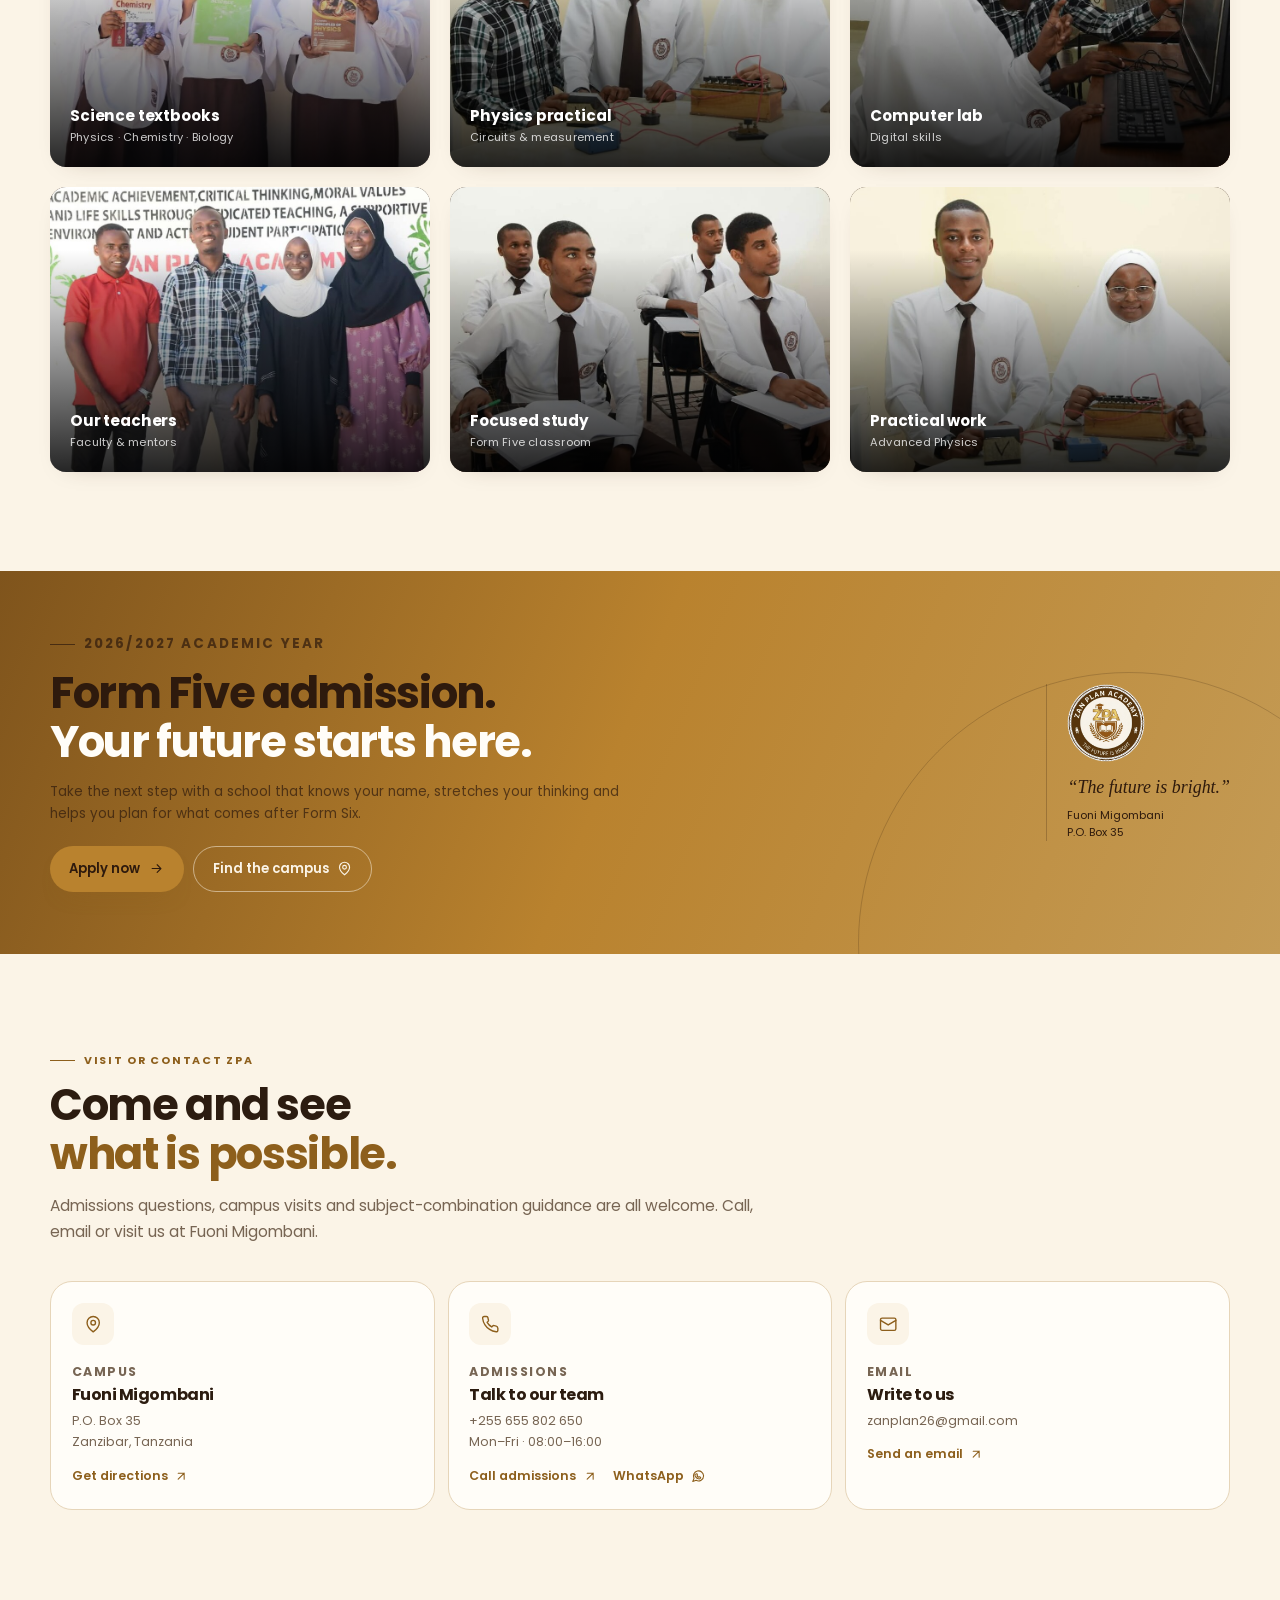
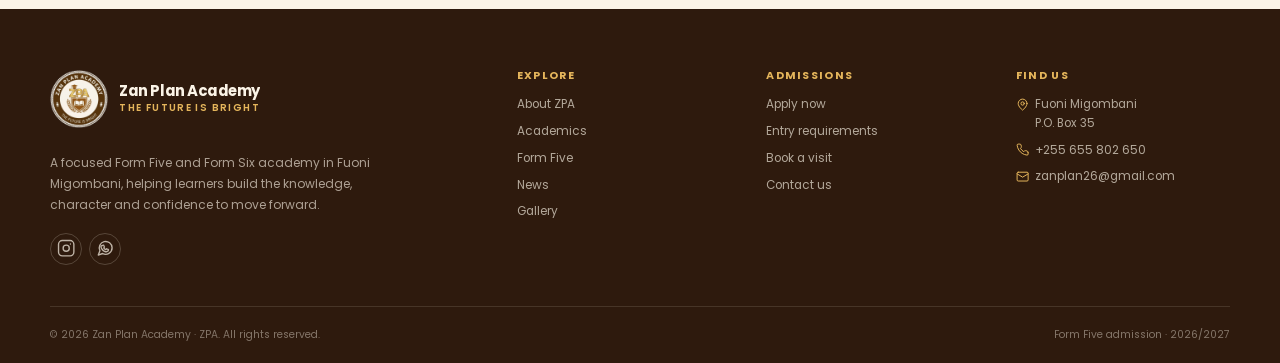
==== commit e90adba1: "Upgrade the campus gallery with filters and a full-screen lightbox - Uniform 4:3 cards with object-f" ====
--- a/index.html
+++ b/index.html
@@ -489,53 +489,99 @@
         <div class="section-heading gallery-heading reveal">
           <p class="eyebrow"><span class="eyebrow-line"></span> Campus gallery</p>
           <h2>Life at ZPA, <br><span>in pictures.</span></h2>
-          <p>Classrooms, laboratories, teachers and everyday campus moments at Fuoni Migombani. Tap any photo to view it larger.</p>
-        </div>
-
-        <div class="gallery-grid reveal">
-          <button class="gallery-item" type="button" data-gallery-src="assets/images/gallery-students-group.jpg" data-gallery-title="Form Five, 2026/2027" data-gallery-caption="Form Five students in front of the school vision and mission wall at Fuoni Migombani." aria-label="View larger photo: Form Five students at ZPA">
+          <p>Classrooms, laboratories, teachers and everyday campus moments at Fuoni Migombani. Filter the gallery or tap any photo to view it full size.</p>
+        </div>
+
+        <div class="gallery-toolbar reveal">
+          <div class="gallery-filters" role="group" aria-label="Filter gallery photos">
+            <button class="gallery-filter is-active" type="button" data-gallery-filter="All" aria-pressed="true">All</button>
+            <button class="gallery-filter" type="button" data-gallery-filter="Campus" aria-pressed="false">Campus</button>
+            <button class="gallery-filter" type="button" data-gallery-filter="Academics" aria-pressed="false">Academics</button>
+            <button class="gallery-filter" type="button" data-gallery-filter="Student Life" aria-pressed="false">Student Life</button>
+          </div>
+          <p class="gallery-count" id="gallery-count" role="status" aria-live="polite">9 photos</p>
+        </div>
+
+        <div class="gallery-grid is-all reveal" id="gallery-grid">
+          <button class="gallery-card" type="button" data-gallery-category="Student Life" data-gallery-src="assets/images/gallery-students-group.jpg" data-gallery-title="Form Five, 2026/2027" data-gallery-caption="Form Five students in front of the school vision and mission wall at Fuoni Migombani." aria-label="View larger photo: Form Five students at ZPA">
             <img src="assets/images/gallery-students-group.jpg" alt="Form Five students standing in front of the school vision and mission wall" width="1000" height="667" loading="lazy">
-            <span class="gallery-caption"><strong>Form Five, 2026/2027</strong><small>Students at ZPA</small></span>
+            <span class="gallery-gradient" aria-hidden="true"></span>
+            <span class="gallery-text">
+              <strong>Form Five, 2026/2027</strong>
+              <small>Students at ZPA</small>
+            </span>
           </button>
 
-          <button class="gallery-item" type="button" data-gallery-src="assets/images/gallery-classroom.jpg" data-gallery-title="In class" data-gallery-caption="A teacher working through a lesson on the whiteboard while Form Five students follow along." aria-label="View larger photo: Lesson in progress">
+          <button class="gallery-card" type="button" data-gallery-category="Academics" data-gallery-src="assets/images/gallery-classroom.jpg" data-gallery-title="In class" data-gallery-caption="A teacher working through a lesson on the whiteboard while Form Five students follow along." aria-label="View larger photo: Lesson in progress">
             <img src="assets/images/gallery-classroom.jpg" alt="Teacher writing on a whiteboard during a Form Five lesson" width="1000" height="667" loading="lazy">
-            <span class="gallery-caption"><strong>In class</strong><small>Teaching &amp; learning</small></span>
+            <span class="gallery-gradient" aria-hidden="true"></span>
+            <span class="gallery-text">
+              <strong>In class</strong>
+              <small>Teaching &amp; learning</small>
+            </span>
           </button>
 
-          <button class="gallery-item" type="button" data-gallery-src="assets/images/gallery-campus-sign.jpg" data-gallery-title="Our campus" data-gallery-caption="The Zan Plan Academy signboard at Fuoni Migombani, P.O. Box 35." aria-label="View larger photo: ZPA campus signboard">
+          <button class="gallery-card" type="button" data-gallery-category="Campus" data-gallery-src="assets/images/gallery-campus-sign.jpg" data-gallery-title="Our campus" data-gallery-caption="The Zan Plan Academy signboard at Fuoni Migombani, P.O. Box 35." aria-label="View larger photo: ZPA campus signboard">
             <img src="assets/images/gallery-campus-sign.jpg" alt="Zan Plan Academy signboard at Fuoni Migombani" width="1000" height="667" loading="lazy">
-            <span class="gallery-caption"><strong>Our campus</strong><small>Fuoni Migombani</small></span>
+            <span class="gallery-gradient" aria-hidden="true"></span>
+            <span class="gallery-text">
+              <strong>Our campus</strong>
+              <small>Fuoni Migombani</small>
+            </span>
           </button>
 
-          <button class="gallery-item" type="button" data-gallery-src="assets/images/gallery-science-books.jpg" data-gallery-title="Science textbooks" data-gallery-caption="Form Five learners with their Chemistry, Biology and Physics textbooks." aria-label="View larger photo: Students with science textbooks">
+          <button class="gallery-card" type="button" data-gallery-category="Academics" data-gallery-src="assets/images/gallery-science-books.jpg" data-gallery-title="Science textbooks" data-gallery-caption="Form Five learners with their Chemistry, Biology and Physics textbooks." aria-label="View larger photo: Students with science textbooks">
             <img src="assets/images/gallery-science-books.jpg" alt="Three students holding Chemistry, Biology and Physics textbooks" width="1000" height="667" loading="lazy">
-            <span class="gallery-caption"><strong>Science textbooks</strong><small>Physics · Chemistry · Biology</small></span>
+            <span class="gallery-gradient" aria-hidden="true"></span>
+            <span class="gallery-text">
+              <strong>Science textbooks</strong>
+              <small>Physics · Chemistry · Biology</small>
+            </span>
           </button>
 
-          <button class="gallery-item" type="button" data-gallery-src="assets/images/gallery-physics-practical.jpg" data-gallery-title="Physics practical" data-gallery-caption="Students measuring voltage during an Advanced Physics practical session." aria-label="View larger photo: Physics practical session">
+          <button class="gallery-card" type="button" data-gallery-category="Academics" data-gallery-src="assets/images/gallery-physics-practical.jpg" data-gallery-title="Physics practical" data-gallery-caption="Students measuring voltage during an Advanced Physics practical session." aria-label="View larger photo: Physics practical session">
             <img src="assets/images/gallery-physics-practical.jpg" alt="Teacher and two students working with a voltmeter in a Physics practical" width="1000" height="667" loading="lazy">
-            <span class="gallery-caption"><strong>Physics practical</strong><small>Circuits &amp; measurement</small></span>
+            <span class="gallery-gradient" aria-hidden="true"></span>
+            <span class="gallery-text">
+              <strong>Physics practical</strong>
+              <small>Circuits &amp; measurement</small>
+            </span>
           </button>
 
-          <button class="gallery-item" type="button" data-gallery-src="assets/images/gallery-computer-lab.jpg" data-gallery-title="Computer lab" data-gallery-caption="A learner working with a teacher in the computer lab." aria-label="View larger photo: Computer lab session">
+          <button class="gallery-card" type="button" data-gallery-category="Academics" data-gallery-src="assets/images/gallery-computer-lab.jpg" data-gallery-title="Computer lab" data-gallery-caption="A learner working with a teacher in the computer lab." aria-label="View larger photo: Computer lab session">
             <img src="assets/images/gallery-computer-lab.jpg" alt="Student and teacher at a computer in the school computer lab" width="1000" height="667" loading="lazy">
-            <span class="gallery-caption"><strong>Computer lab</strong><small>Digital skills</small></span>
+            <span class="gallery-gradient" aria-hidden="true"></span>
+            <span class="gallery-text">
+              <strong>Computer lab</strong>
+              <small>Digital skills</small>
+            </span>
           </button>
 
-          <button class="gallery-item" type="button" data-gallery-src="assets/images/gallery-faculty.jpg" data-gallery-title="Our teachers" data-gallery-caption="Zan Plan Academy faculty members at the Fuoni Migombani campus." aria-label="View larger photo: ZPA teachers">
+          <button class="gallery-card" type="button" data-gallery-category="Campus" data-gallery-src="assets/images/gallery-faculty.jpg" data-gallery-title="Our teachers" data-gallery-caption="Zan Plan Academy faculty members at the Fuoni Migombani campus." aria-label="View larger photo: ZPA teachers">
             <img src="assets/images/gallery-faculty.jpg" alt="Four Zan Plan Academy teachers standing together on campus" width="1000" height="667" loading="lazy">
-            <span class="gallery-caption"><strong>Our teachers</strong><small>Faculty &amp; mentors</small></span>
+            <span class="gallery-gradient" aria-hidden="true"></span>
+            <span class="gallery-text">
+              <strong>Our teachers</strong>
+              <small>Faculty &amp; mentors</small>
+            </span>
           </button>
 
-          <button class="gallery-item" type="button" data-gallery-src="assets/images/gallery-study.jpg" data-gallery-title="Focused study" data-gallery-caption="Form Five students taking notes during a lesson." aria-label="View larger photo: Students studying in class">
+          <button class="gallery-card" type="button" data-gallery-category="Student Life" data-gallery-src="assets/images/gallery-study.jpg" data-gallery-title="Focused study" data-gallery-caption="Form Five students taking notes during a lesson." aria-label="View larger photo: Students studying in class">
             <img src="assets/images/gallery-study.jpg" alt="Form Five students taking notes during a lesson" width="1000" height="667" loading="lazy">
-            <span class="gallery-caption"><strong>Focused study</strong><small>Form Five classroom</small></span>
+            <span class="gallery-gradient" aria-hidden="true"></span>
+            <span class="gallery-text">
+              <strong>Focused study</strong>
+              <small>Form Five classroom</small>
+            </span>
           </button>
 
-          <button class="gallery-item" type="button" data-gallery-src="assets/images/gallery-physics-students.jpg" data-gallery-title="Practical work" data-gallery-caption="Two students with their Physics apparatus during a laboratory session." aria-label="View larger photo: Students with Physics apparatus">
+          <button class="gallery-card" type="button" data-gallery-category="Academics" data-gallery-src="assets/images/gallery-physics-students.jpg" data-gallery-title="Practical work" data-gallery-caption="Two students with their Physics apparatus during a laboratory session." aria-label="View larger photo: Students with Physics apparatus">
             <img src="assets/images/gallery-physics-students.jpg" alt="Two students with Physics laboratory apparatus" width="1000" height="667" loading="lazy">
-            <span class="gallery-caption"><strong>Practical work</strong><small>Advanced Physics</small></span>
+            <span class="gallery-gradient" aria-hidden="true"></span>
+            <span class="gallery-text">
+              <strong>Practical work</strong>
+              <small>Advanced Physics</small>
+            </span>
           </button>
         </div>
       </div>
@@ -706,18 +752,26 @@
     </div>
   </dialog>
 
-  <dialog class="modal modal-gallery" id="gallery-dialog" aria-labelledby="gallery-title">
-    <div class="gallery-dialog-head">
-      <div>
-        <p class="eyebrow">Campus gallery</p>
+  <dialog class="gallery-lightbox" id="gallery-dialog" aria-labelledby="gallery-title">
+    <div class="lightbox-inner">
+      <div class="lightbox-stage">
+        <img id="gallery-image" src="assets/images/gallery-students-group.jpg" alt="">
+        <button class="lightbox-close" type="button" data-close-dialog aria-label="Close photo">
+          <svg class="icon" aria-hidden="true"><use href="#i-close"></use></svg>
+        </button>
+        <button class="lightbox-nav lightbox-prev" type="button" data-gallery-prev aria-label="Previous photo">
+          <svg class="icon" aria-hidden="true"><use href="#i-arrow-right"></use></svg>
+        </button>
+        <button class="lightbox-nav lightbox-next" type="button" data-gallery-next aria-label="Next photo">
+          <svg class="icon" aria-hidden="true"><use href="#i-arrow-right"></use></svg>
+        </button>
+      </div>
+      <div class="lightbox-caption">
+        <p class="lightbox-counter" id="gallery-counter">1 / 9</p>
         <h2 id="gallery-title">Campus photo</h2>
-      </div>
-      <button class="icon-button" type="button" data-close-dialog aria-label="Close photo">
-        <svg class="icon" aria-hidden="true"><use href="#i-close"></use></svg>
-      </button>
-    </div>
-    <img id="gallery-image" src="assets/images/gallery-students-group.jpg" alt="">
-    <p class="gallery-dialog-text" id="gallery-caption"></p>
+        <p id="gallery-caption"></p>
+      </div>
+    </div>
   </dialog>
 
   <dialog class="modal" id="program-dialog" aria-labelledby="program-dialog-title">
--- a/assets/styles.css
+++ b/assets/styles.css
@@ -452,19 +452,47 @@
 
 /* Gallery */
 .gallery-section { background: var(--cream); }
-.gallery-heading { max-width: 640px; }
-.gallery-grid { display: grid; grid-template-columns: repeat(3, minmax(0, 1fr)); grid-auto-rows: clamp(160px, 16vw, 220px); gap: 0.75rem; }
-.gallery-item { position: relative; overflow: hidden; border: 1px solid var(--line); border-radius: var(--radius-sm); background: var(--cream-deep); padding: 0; color: var(--cream); text-align: left; }
-.gallery-item:first-child { grid-column: span 2; grid-row: span 2; border-radius: var(--radius); }
-.gallery-item img { width: 100%; height: 100%; object-fit: cover; transition: transform 520ms cubic-bezier(0.22, 1, 0.36, 1); }
-.gallery-item:first-child img { object-position: center 32%; }
-.gallery-item::after { position: absolute; inset: 0; background: linear-gradient(180deg, transparent 42%, rgba(46, 26, 13, 0.66)); content: ""; pointer-events: none; }
-.gallery-item:hover img, .gallery-item:focus-visible img { transform: scale(1.045); }
-.gallery-caption { position: absolute; z-index: 2; inset-inline: 0; bottom: 0; display: grid; gap: 0.12rem; padding: 2.2rem 0.9rem 0.85rem; pointer-events: none; }
-.gallery-caption strong { color: var(--ivory); font-size: 0.82rem; line-height: 1.3; }
-.gallery-caption small { color: rgba(255, 253, 248, 0.8); font-size: 0.64rem; letter-spacing: 0.02em; }
-
-/* Admissions CTA */
+.gallery-heading { max-width: 660px; }
+.gallery-toolbar { display: flex; flex-wrap: wrap; align-items: center; justify-content: space-between; gap: 0.9rem; margin-bottom: 1.4rem; }
+.gallery-filters { display: flex; flex-wrap: wrap; gap: 0.4rem; }
+.gallery-filter { border: 1px solid var(--line); border-radius: 999px; background: var(--ivory); padding: 0.52rem 1rem; color: var(--brown-soft); font-size: 0.72rem; font-weight: 600; transition: background-color 180ms ease, border-color 180ms ease, color 180ms ease, box-shadow 180ms ease; }
+.gallery-filter:hover { border-color: var(--gold); color: var(--gold-deep); }
+.gallery-filter.is-active { border-color: var(--gold); background: var(--gold); color: var(--brown-deep); box-shadow: 0 10px 20px -14px rgba(141, 95, 28, 0.9); }
+.gallery-count { margin: 0; color: var(--muted); font-size: 0.66rem; font-weight: 600; letter-spacing: 0.09em; text-transform: uppercase; }
+.gallery-grid { display: grid; grid-template-columns: repeat(3, minmax(0, 1fr)); gap: 1.25rem; }
+.gallery-card { position: relative; display: block; overflow: hidden; border: 0; border-radius: 16px; background: var(--brown-deep); padding: 0; text-align: left; box-shadow: var(--shadow-sm); transition: transform 300ms cubic-bezier(0.22, 1, 0.36, 1), box-shadow 300ms ease; }
+.gallery-card:hover, .gallery-card:focus-visible { transform: translateY(-4px); box-shadow: var(--shadow-lg); }
+.gallery-card:focus-visible { outline: 2px solid var(--gold-deep); outline-offset: 4px; }
+.gallery-card img { display: block; width: 100%; height: auto; aspect-ratio: 4 / 3; object-fit: cover; object-position: center top; transition: transform 300ms cubic-bezier(0.22, 1, 0.36, 1); }
+.gallery-card:hover img, .gallery-card:focus-visible img { transform: scale(1.05); }
+.gallery-gradient { position: absolute; inset: 0; background: linear-gradient(to top, rgba(0, 0, 0, 0.85) 0%, rgba(0, 0, 0, 0.3) 52%, rgba(0, 0, 0, 0) 78%); pointer-events: none; }
+.gallery-text { position: absolute; inset-inline: 0; bottom: 0; display: grid; gap: 0.18rem; padding: 1.25rem; pointer-events: none; }
+.gallery-text strong { color: #ffffff; font-size: 0.95rem; line-height: 1.25; letter-spacing: -0.01em; }
+.gallery-text small { color: rgba(255, 255, 255, 0.78); font-size: 0.7rem; letter-spacing: 0.02em; }
+.gallery-card[hidden] { display: none; }
+@keyframes gallery-in { from { opacity: 0; transform: translateY(10px) scale(0.99); } to { opacity: 1; transform: none; } }
+.gallery-card.is-entering { animation: gallery-in 360ms cubic-bezier(0.22, 1, 0.36, 1) both; }
+
+/* Gallery lightbox */
+.gallery-lightbox { width: 100vw; height: 100vh; max-width: 100vw; max-height: 100vh; margin: 0; border: 0; border-radius: 0; padding: 0; overflow: hidden; background: rgba(22, 13, 6, 0.97); color: var(--cream); }
+.gallery-lightbox::backdrop { background: rgba(22, 13, 6, 0.94); backdrop-filter: blur(6px); }
+.lightbox-inner { display: flex; height: 100%; flex-direction: column; }
+.lightbox-stage { position: relative; display: grid; min-height: 0; flex: 1; place-items: center; padding: clamp(3rem, 6vw, 4rem) clamp(3rem, 9vw, 6.5rem); }
+#gallery-image { width: auto; height: auto; max-width: 100%; max-height: 100%; object-fit: contain; border-radius: 12px; box-shadow: 0 30px 80px rgba(0, 0, 0, 0.55); }
+.lightbox-close { position: absolute; z-index: 3; top: 1rem; right: 1rem; display: grid; width: 44px; height: 44px; place-items: center; border: 1px solid rgba(251, 244, 231, 0.28); border-radius: 50%; background: rgba(251, 244, 231, 0.1); color: var(--cream); transition: background-color 160ms ease, border-color 160ms ease, color 160ms ease; }
+.lightbox-close:hover { border-color: var(--gold-light); background: rgba(251, 244, 231, 0.2); color: var(--gold-light); }
+.lightbox-nav { position: absolute; z-index: 3; top: 50%; display: grid; width: 48px; height: 48px; place-items: center; border: 1px solid rgba(251, 244, 231, 0.28); border-radius: 50%; background: rgba(22, 13, 6, 0.5); color: var(--cream); transform: translateY(-50%); transition: background-color 160ms ease, border-color 160ms ease, color 160ms ease; }
+.lightbox-nav:hover { border-color: var(--gold); background: var(--gold); color: var(--brown-deep); }
+.lightbox-nav:disabled { opacity: 0.35; pointer-events: none; }
+.lightbox-prev { left: clamp(0.6rem, 2vw, 1.5rem); }
+.lightbox-prev .icon { transform: rotate(180deg); }
+.lightbox-next { right: clamp(0.6rem, 2vw, 1.5rem); }
+.lightbox-caption { width: 100%; max-width: 920px; margin-inline: auto; padding: 0.5rem clamp(1rem, 5vw, 2.5rem) 1.6rem; }
+.lightbox-counter { margin-bottom: 0.3rem; color: var(--gold-light); font-size: 0.64rem; font-weight: 700; letter-spacing: 0.14em; text-transform: uppercase; }
+.lightbox-caption h2 { margin: 0 0 0.3rem; color: var(--cream); font-size: clamp(1.15rem, 2.4vw, 1.6rem); }
+.lightbox-caption p:last-child { margin: 0; color: rgba(251, 244, 231, 0.72); font-size: 0.82rem; line-height: 1.6; }
+
+/* Admissions CTA *//* Admissions CTA */
 .admissions-cta { position: relative; overflow: hidden; background: linear-gradient(112deg, #7f541c 0%, var(--gold) 48%, #c49b55 100%); }
 .admissions-cta::before { position: absolute; right: -120px; bottom: -260px; width: 540px; height: 540px; border: 1px solid rgba(46, 26, 13, 0.2); border-radius: 50%; content: ""; }
 .admissions-inner { position: relative; display: flex; align-items: center; justify-content: space-between; gap: 2rem; padding-block: 3.9rem; }
@@ -521,11 +549,6 @@
 .modal::backdrop { background: rgba(36, 21, 10, 0.62); backdrop-filter: blur(5px); }
 .modal[open] { animation: modal-in 220ms cubic-bezier(0.22, 1, 0.36, 1) both; }
 .modal-small { width: min(520px, calc(100vw - 1.5rem)); }
-.modal-gallery { width: min(880px, calc(100vw - 1.5rem)); }
-.gallery-dialog-head { display: flex; align-items: flex-start; justify-content: space-between; gap: 1rem; border-bottom: 1px solid var(--line); padding: 1rem 1.1rem; }
-.gallery-dialog-head h2 { margin: 0; font-size: clamp(1.1rem, 2vw, 1.35rem); }
-#gallery-image { display: block; width: 100%; max-height: 66vh; object-fit: contain; background: var(--brown-deep); }
-.gallery-dialog-text { padding: 0.9rem 1.1rem 1.1rem; color: var(--muted); font-size: 0.8rem; line-height: 1.6; }
 @keyframes modal-in { from { opacity: 0; transform: translateY(12px) scale(0.99); } to { opacity: 1; transform: none; } }
 .modal-head { display: flex; align-items: flex-start; justify-content: space-between; gap: 1rem; border-bottom: 1px solid var(--line); padding: 1.2rem 1.35rem; }
 .modal-head h2 { margin: 0; font-size: clamp(1.45rem, 2.4vw, 1.9rem); }
@@ -669,9 +692,14 @@
   .program-search { min-width: 0; }
     .program-search { order: 1; }
   .news-heading { align-items: flex-start; flex-direction: column; }
-  .gallery-grid { grid-template-columns: repeat(2, minmax(0, 1fr)); grid-auto-rows: 150px; }
+  .gallery-grid { grid-template-columns: repeat(2, minmax(0, 1fr)); gap: 0.85rem; }
+  .gallery-grid.is-all .gallery-card:first-child { grid-column: span 2; }
+  .gallery-grid.is-all .gallery-card:first-child img { aspect-ratio: 16 / 9; }
   .testimonial-grid, .news-grid, .contact-grid { grid-template-columns: 1fr; }
-  .gallery-item:first-child { grid-row: span 2; }
+  .gallery-text { padding: 1rem; }
+  .lightbox-stage { padding: 3.2rem 1rem 0.75rem; }
+  .lightbox-nav { width: 42px; height: 42px; }
+  .lightbox-caption { padding: 0.4rem 1rem 1.2rem; }
   .admissions-inner { align-items: flex-start; flex-direction: column; padding-block: 3.2rem; }
   .admissions-aside { width: 100%; border-top: 1px solid rgba(46, 26, 13, 0.25); border-left: 0; padding-top: 1rem; padding-left: 0; }
   .admissions-seal { display: none; }
@@ -733,6 +761,12 @@
   .footer-contact { display: flex; flex-direction: column; align-items: flex-start; flex-wrap: wrap; }
   .footer-bottom { flex-direction: column; padding-right: 3rem; }
   .back-to-top { width: 38px; height: 38px; bottom: 0.8rem; right: 0.75rem; }
+  .gallery-text { padding: 0.85rem; gap: 0.1rem; }
+  .gallery-text strong { font-size: 0.8rem; }
+  .gallery-text small { display: -webkit-box; overflow: hidden; -webkit-box-orient: vertical; -webkit-line-clamp: 1; font-size: 0.62rem; }
+  .lightbox-caption { padding: 0.4rem 0.9rem 1rem; }
+  .lightbox-caption p:last-child { font-size: 0.76rem; }
+  .lightbox-nav { width: 38px; height: 38px; }
 }
 @media (prefers-reduced-motion: reduce) {
   html { scroll-behavior: auto; }
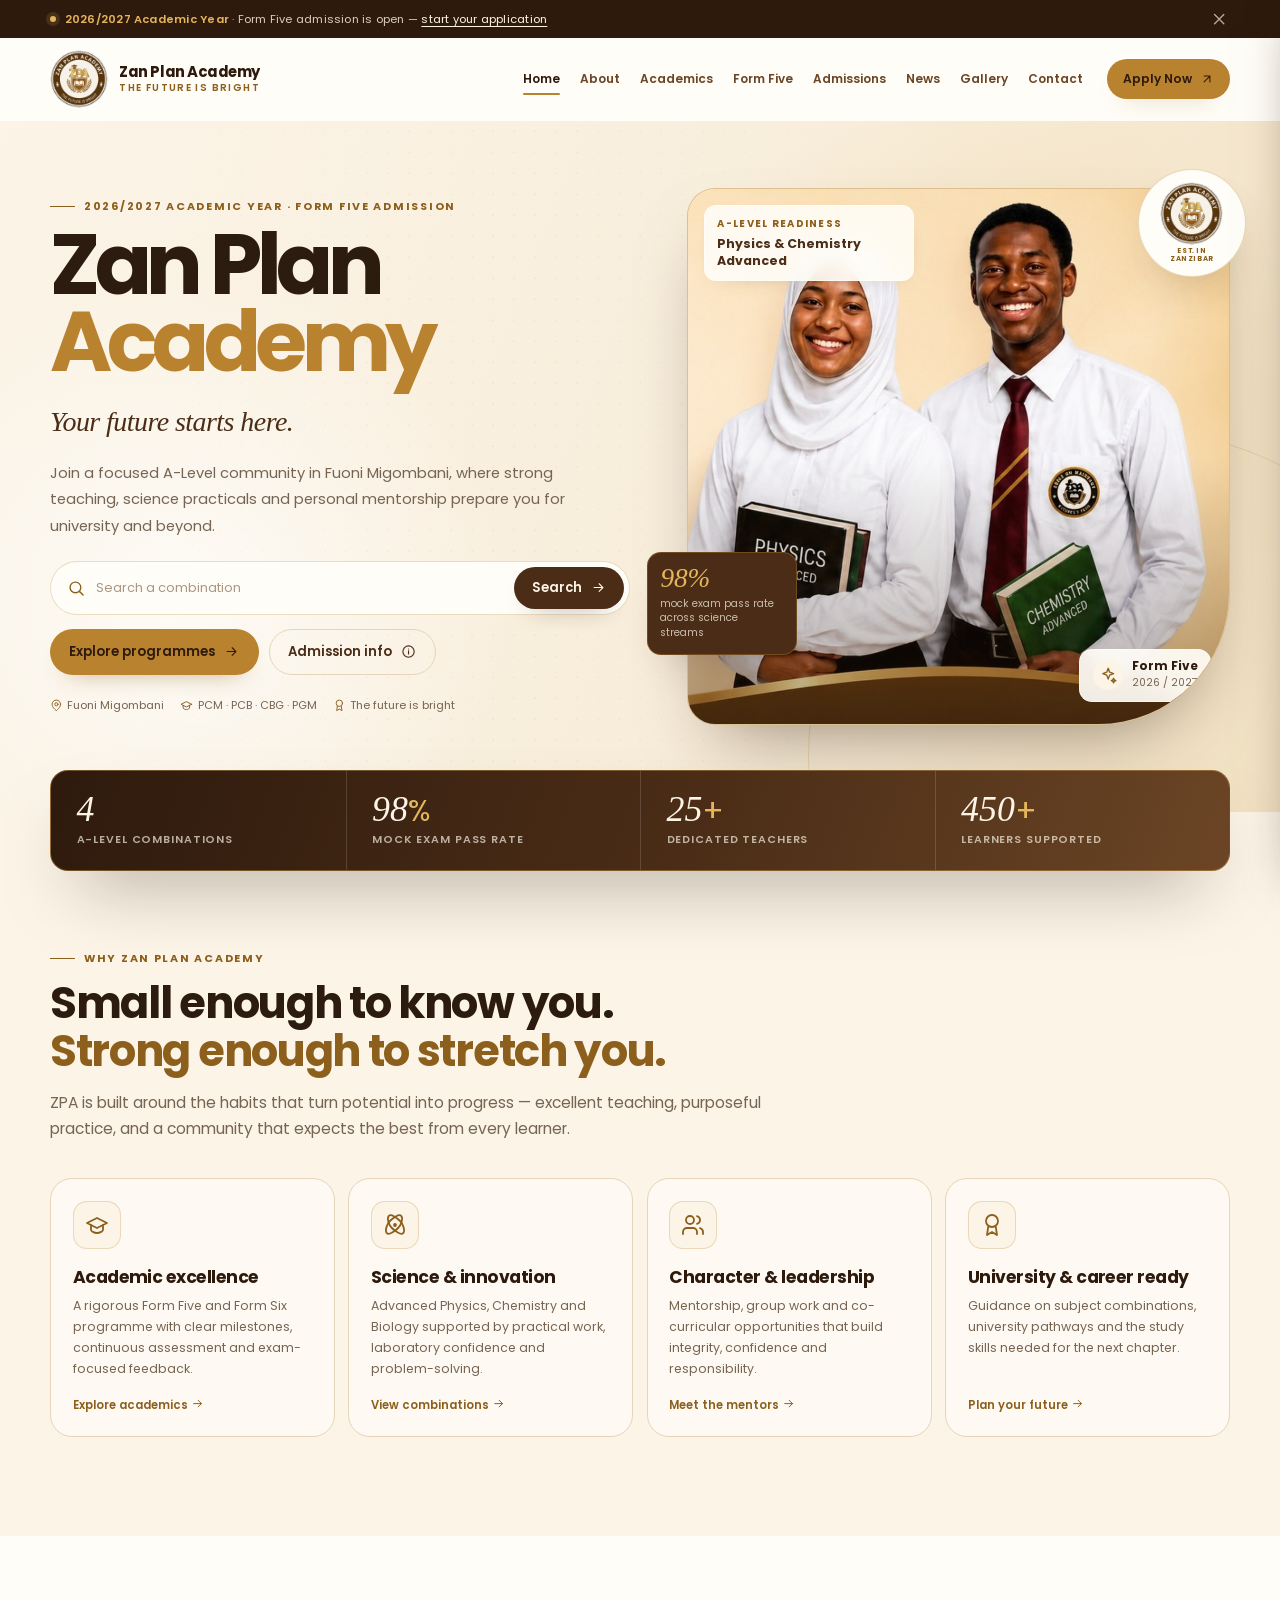
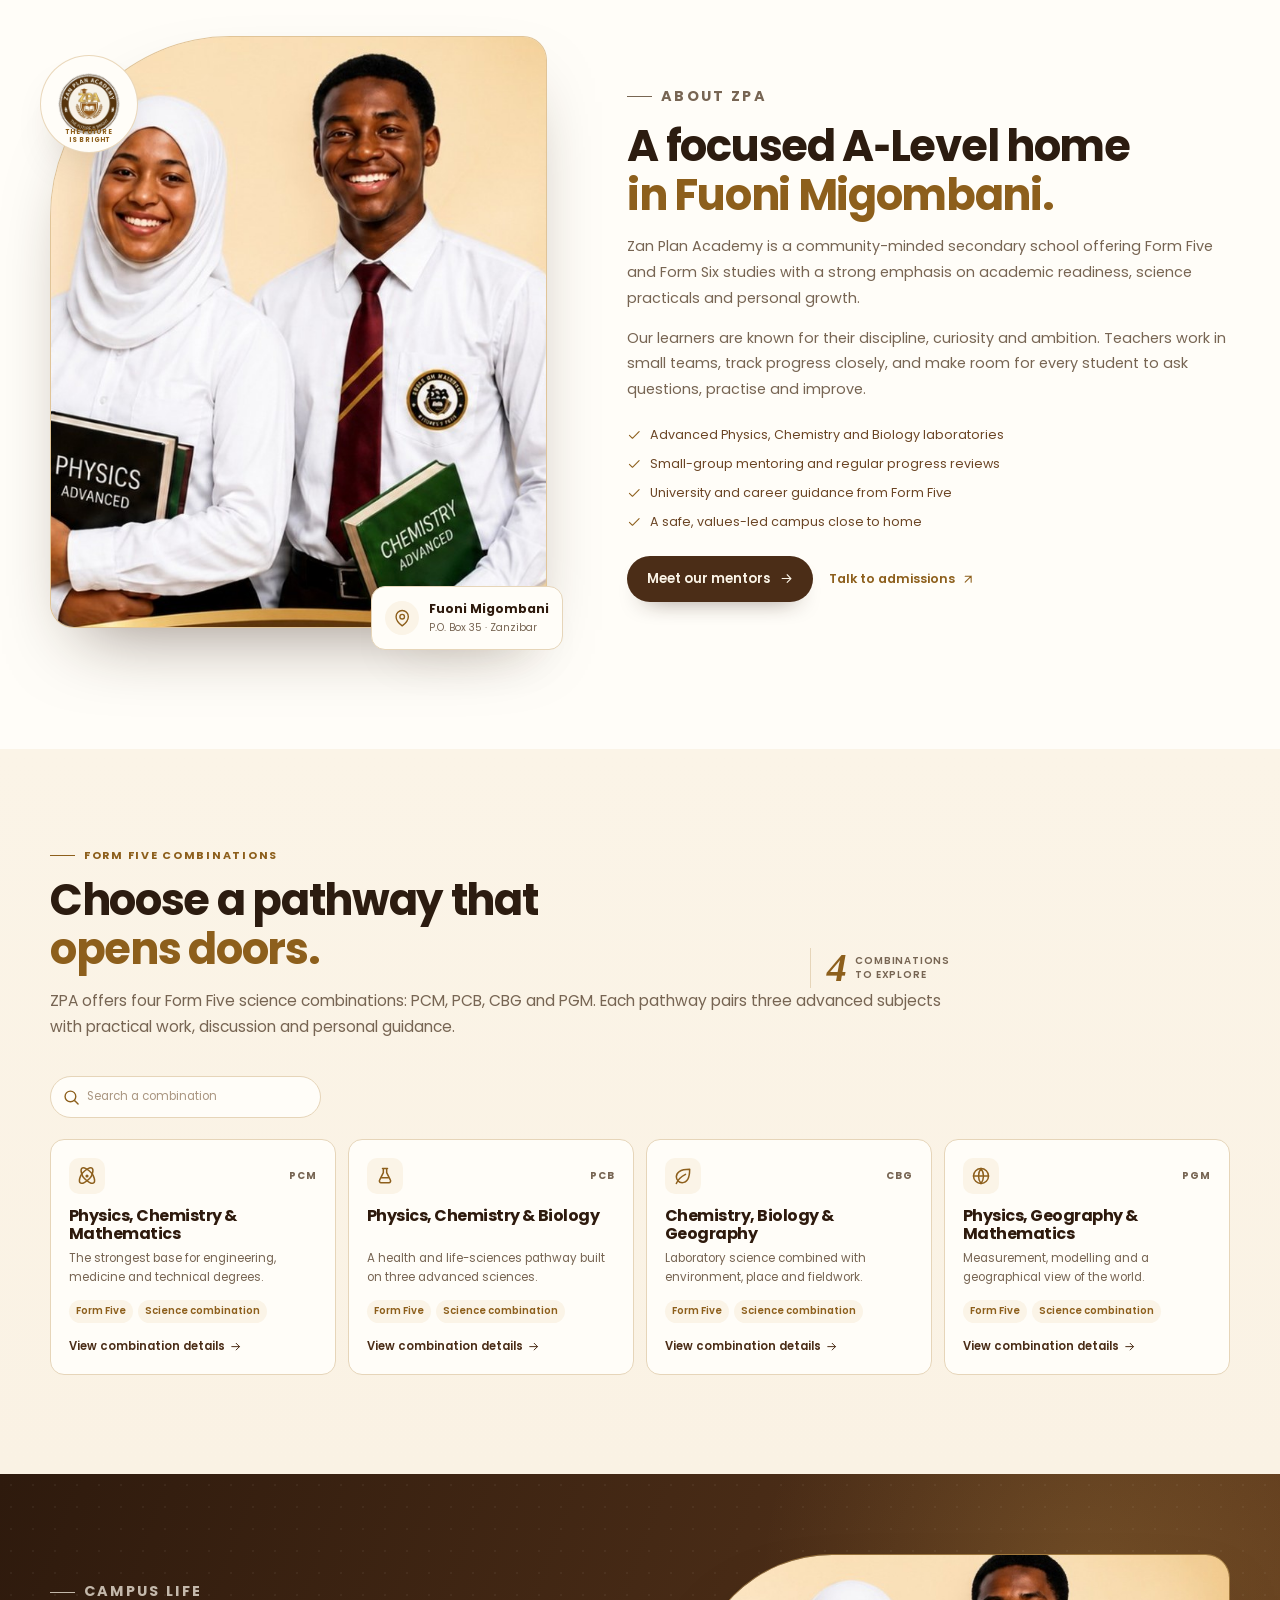
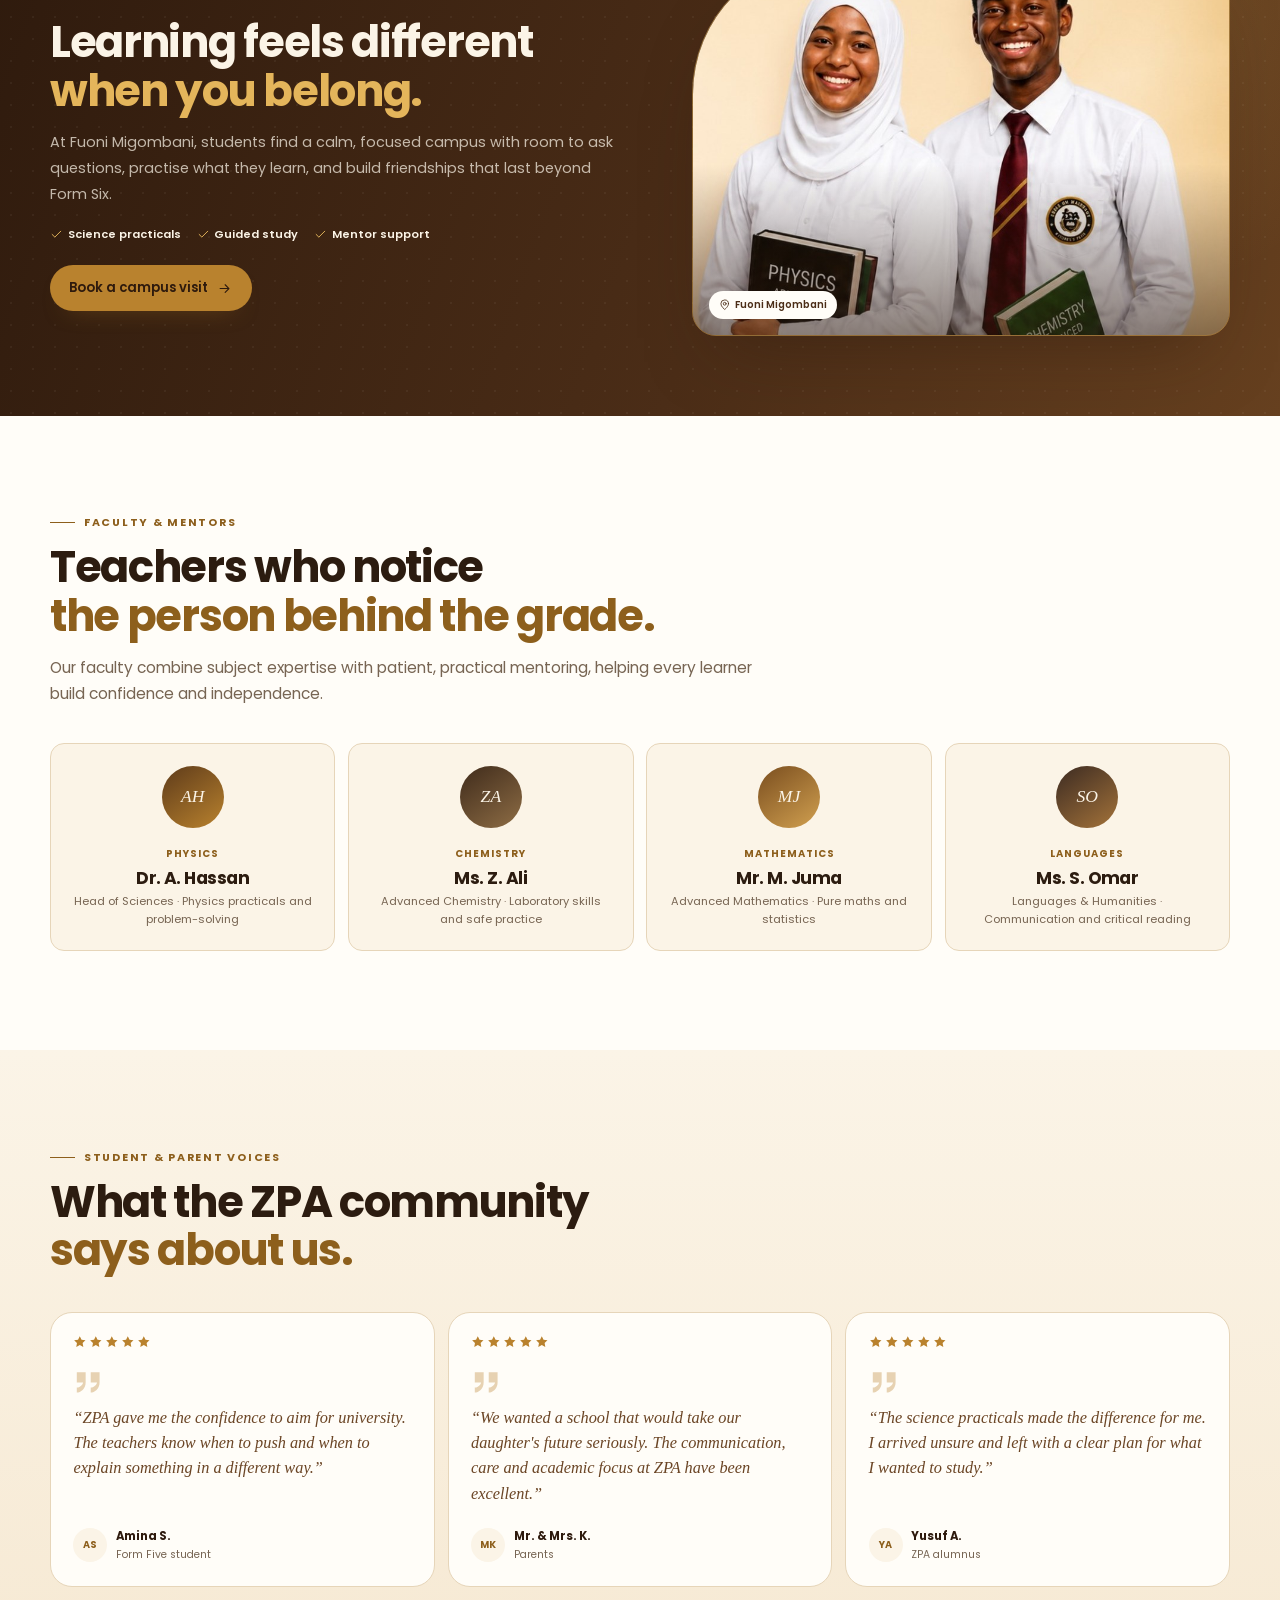
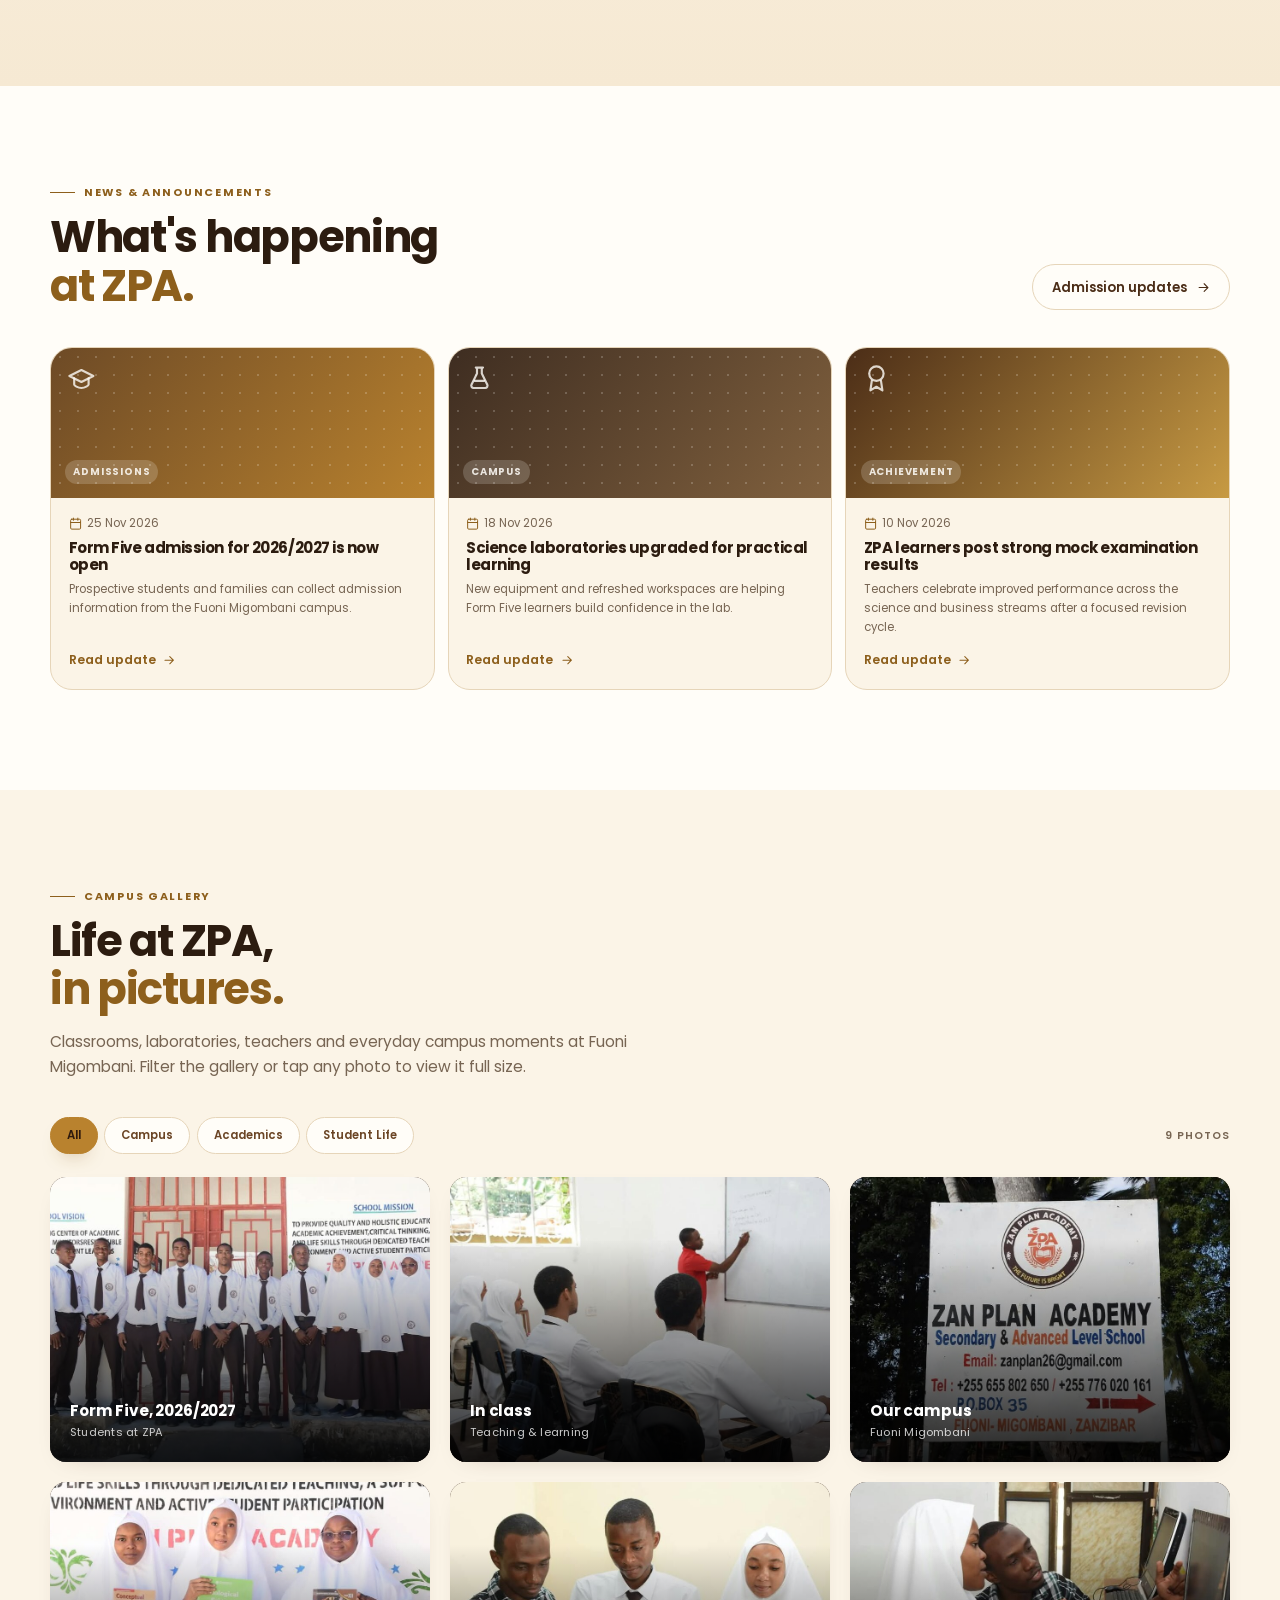
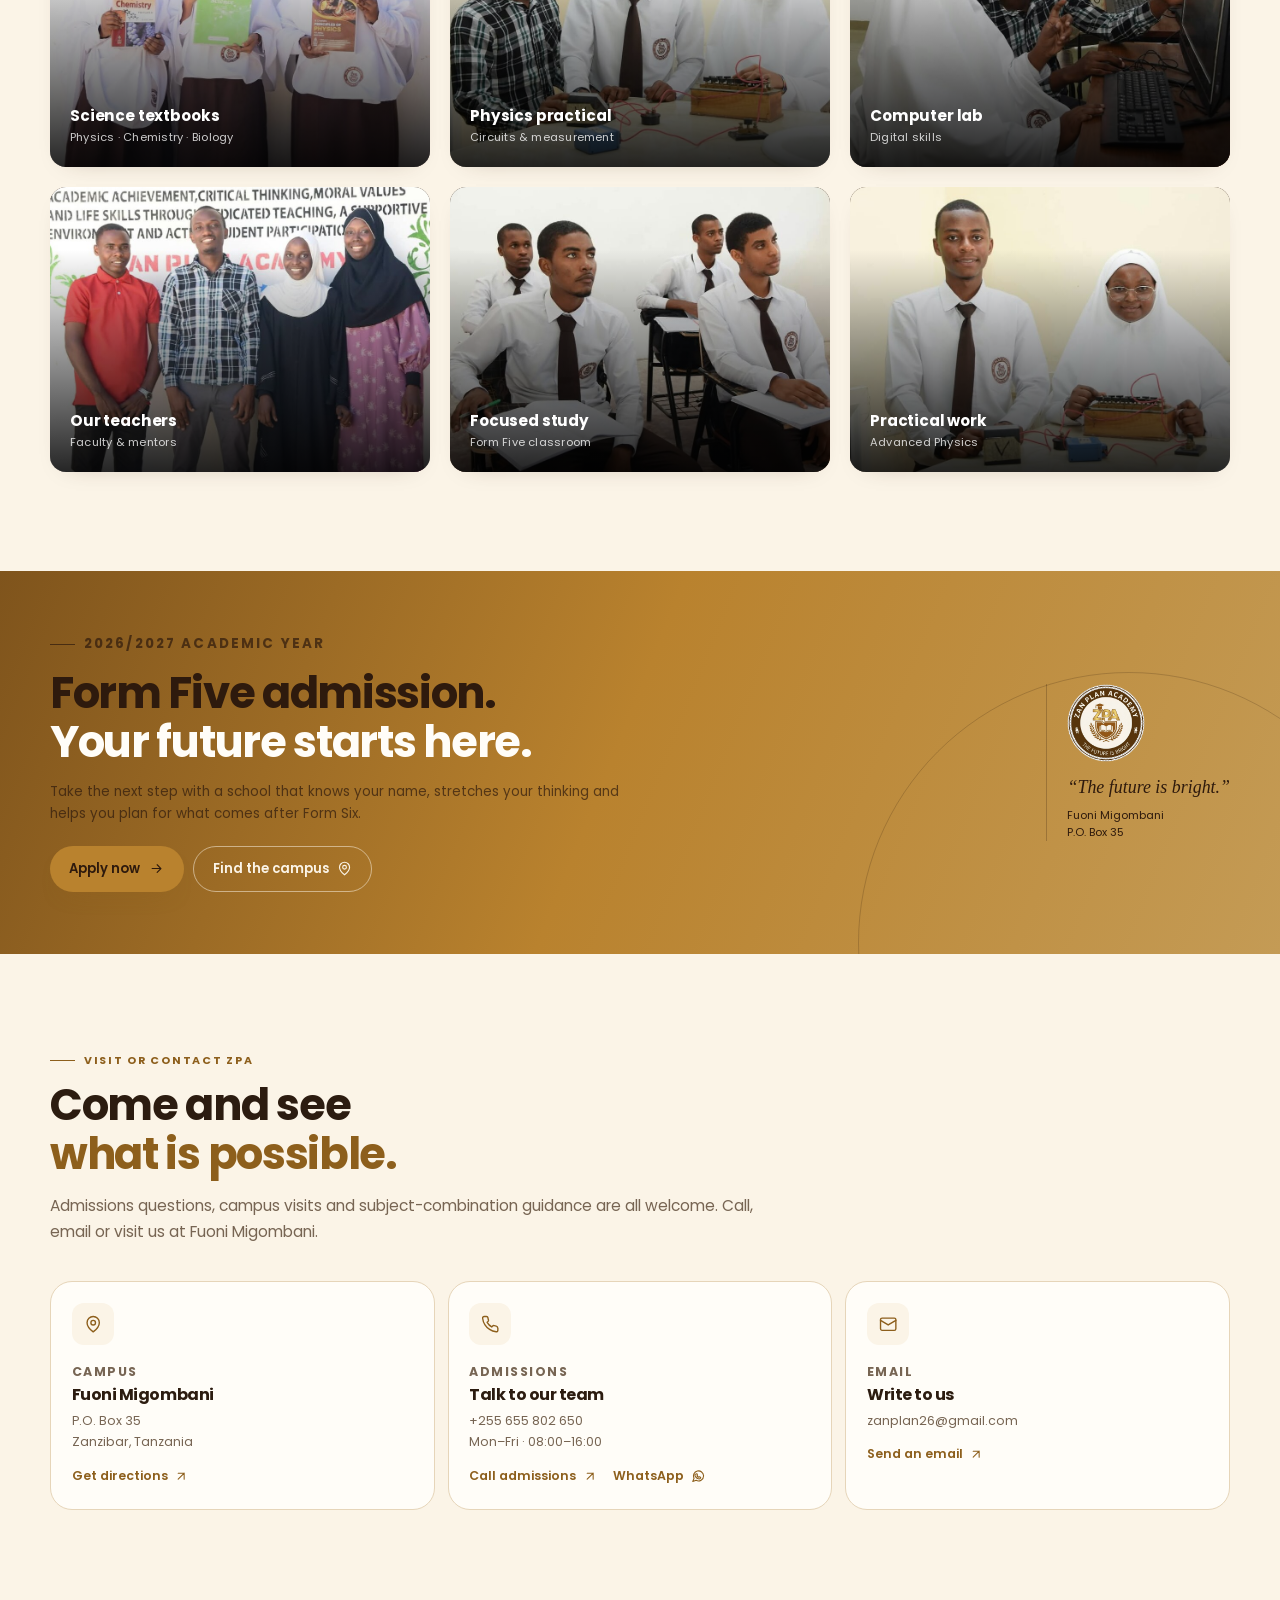
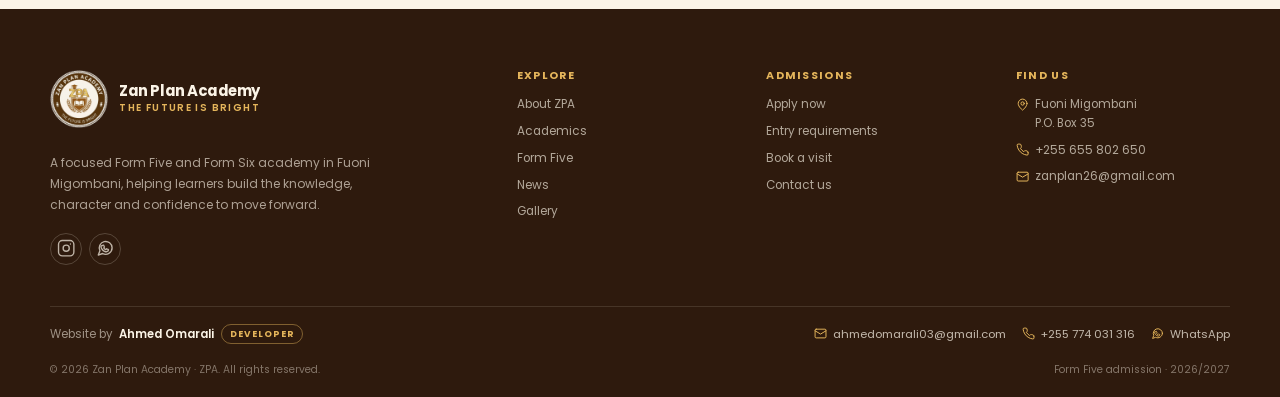
==== commit 33de1c6a: "Add developer credit with support contacts to the footer - New footer strip: Website by Ahmed Omaral" ====
--- a/index.html
+++ b/index.html
@@ -3,6 +3,7 @@
 <head>
   <meta charset="utf-8">
   <meta name="viewport" content="width=device-width, initial-scale=1">
+  <meta name="author" content="Ahmed Omarali">
   <meta name="description" content="Zan Plan Academy (ZPA) — Form Five admission for the 2026/2027 academic year. A focused A-Level academy in Fuoni Migombani, Zanzibar. The future is bright.">
   <meta name="theme-color" content="#4b2d17">
   <title>Zan Plan Academy | Form Five Admission 2026/2027</title>
@@ -678,6 +679,24 @@
         <p><svg class="icon" aria-hidden="true"><use href="#i-mail"></use></svg> <a href="mailto:zanplan26@gmail.com">zanplan26@gmail.com</a></p>
       </div>
     </div>
+    <div class="container footer-dev">
+      <p class="footer-dev-credit">
+        <span>Website by</span>
+        <strong>Ahmed Omarali</strong>
+        <span class="footer-dev-role">Developer</span>
+      </p>
+      <div class="footer-dev-links" aria-label="Developer contact">
+        <a href="mailto:ahmedomarali03@gmail.com">
+          <svg class="icon" aria-hidden="true"><use href="#i-mail"></use></svg> ahmedomarali03@gmail.com
+        </a>
+        <a href="tel:+255774031316">
+          <svg class="icon" aria-hidden="true"><use href="#i-phone"></use></svg> +255 774 031 316
+        </a>
+        <a href="https://wa.me/255774031316?text=Hello%20Ahmed%2C%20I%20would%20like%20to%20get%20in%20touch%20about%20a%20website." target="_blank" rel="noopener">
+          <svg class="icon" aria-hidden="true"><use href="#i-whatsapp"></use></svg> WhatsApp
+        </a>
+      </div>
+    </div>
     <div class="container footer-bottom">
       <p>© <span id="current-year">2026</span> Zan Plan Academy · ZPA. All rights reserved.</p>
       <p>Form Five admission · 2026/2027</p>
--- a/assets/styles.css
+++ b/assets/styles.css
@@ -536,7 +536,15 @@
 .footer-column a:hover, .footer-link:hover { color: var(--cream); }
 .footer-contact p { display: flex; align-items: flex-start; gap: 0.4rem; color: rgba(251, 244, 231, 0.65); font-size: 0.72rem; line-height: 1.65; }
 .footer-contact .icon { margin-top: 0.18rem; color: var(--gold-light); }
-.footer-bottom { display: flex; flex-wrap: wrap; justify-content: space-between; gap: 0.5rem; border-top: 1px solid rgba(251, 244, 231, 0.12); padding-block: 1.2rem; color: rgba(251, 244, 231, 0.42); font-size: 0.65rem; }
+.footer-dev { display: flex; flex-wrap: wrap; align-items: center; justify-content: space-between; gap: 0.6rem 1.6rem; border-top: 1px solid rgba(251, 244, 231, 0.12); padding-block: 1.05rem; }
+.footer-dev-credit { display: flex; flex-wrap: wrap; align-items: center; gap: 0.45rem; margin: 0; color: rgba(251, 244, 231, 0.55); font-size: 0.72rem; }
+.footer-dev-credit strong { color: var(--cream); font-weight: 600; }
+.footer-dev-role { border: 1px solid rgba(228, 181, 91, 0.45); border-radius: 999px; padding: 0.1rem 0.45rem; color: var(--gold-light); font-size: 0.56rem; font-weight: 700; letter-spacing: 0.12em; text-transform: uppercase; }
+.footer-dev-links { display: flex; flex-wrap: wrap; align-items: center; gap: 0.4rem 1rem; }
+.footer-dev-links a { display: inline-flex; align-items: center; gap: 0.35rem; color: rgba(251, 244, 231, 0.72); font-size: 0.71rem; }
+.footer-dev-links a:hover { color: var(--gold-light); }
+.footer-dev-links .icon { color: var(--gold-light); }
+.footer-bottom { display: flex; flex-wrap: wrap; justify-content: space-between; gap: 0.5rem; border-top: 0; padding-block: 0 1.2rem; color: rgba(251, 244, 231, 0.42); font-size: 0.65rem; }
 .footer-bottom p { margin: 0; }
 
 /* Back to top */
@@ -651,8 +659,9 @@
   .campus-photo { width: min(100%, 640px); }
   .faculty-grid { grid-template-columns: repeat(2, minmax(0, 1fr)); }
   .footer-main { grid-template-columns: 1.3fr 1fr 1fr; }
-  .footer-contact { grid-column: 1 / -1; display: grid; grid-template-columns: auto auto; align-items: center; gap: 0.55rem 1.5rem; }
+  .footer-contact { grid-column: 1 / -1; display: grid; grid-template-columns: repeat(3, minmax(0, 1fr)); align-items: start; gap: 0.5rem 1.5rem; }
   .footer-contact h2 { grid-column: 1 / -1; }
+  .footer-bottom { padding-right: 3.2rem; }
 }
 @media (max-width: 760px) {
   .container { width: min(100% - 1.5rem, 620px); }
@@ -759,6 +768,7 @@
   .footer-main { grid-template-columns: 1fr 1fr; }
   .footer-brand { grid-column: 1 / -1; }
   .footer-contact { display: flex; flex-direction: column; align-items: flex-start; flex-wrap: wrap; }
+  .footer-dev { flex-direction: column; align-items: flex-start; gap: 0.5rem; }
   .footer-bottom { flex-direction: column; padding-right: 3rem; }
   .back-to-top { width: 38px; height: 38px; bottom: 0.8rem; right: 0.75rem; }
   .gallery-text { padding: 0.85rem; gap: 0.1rem; }
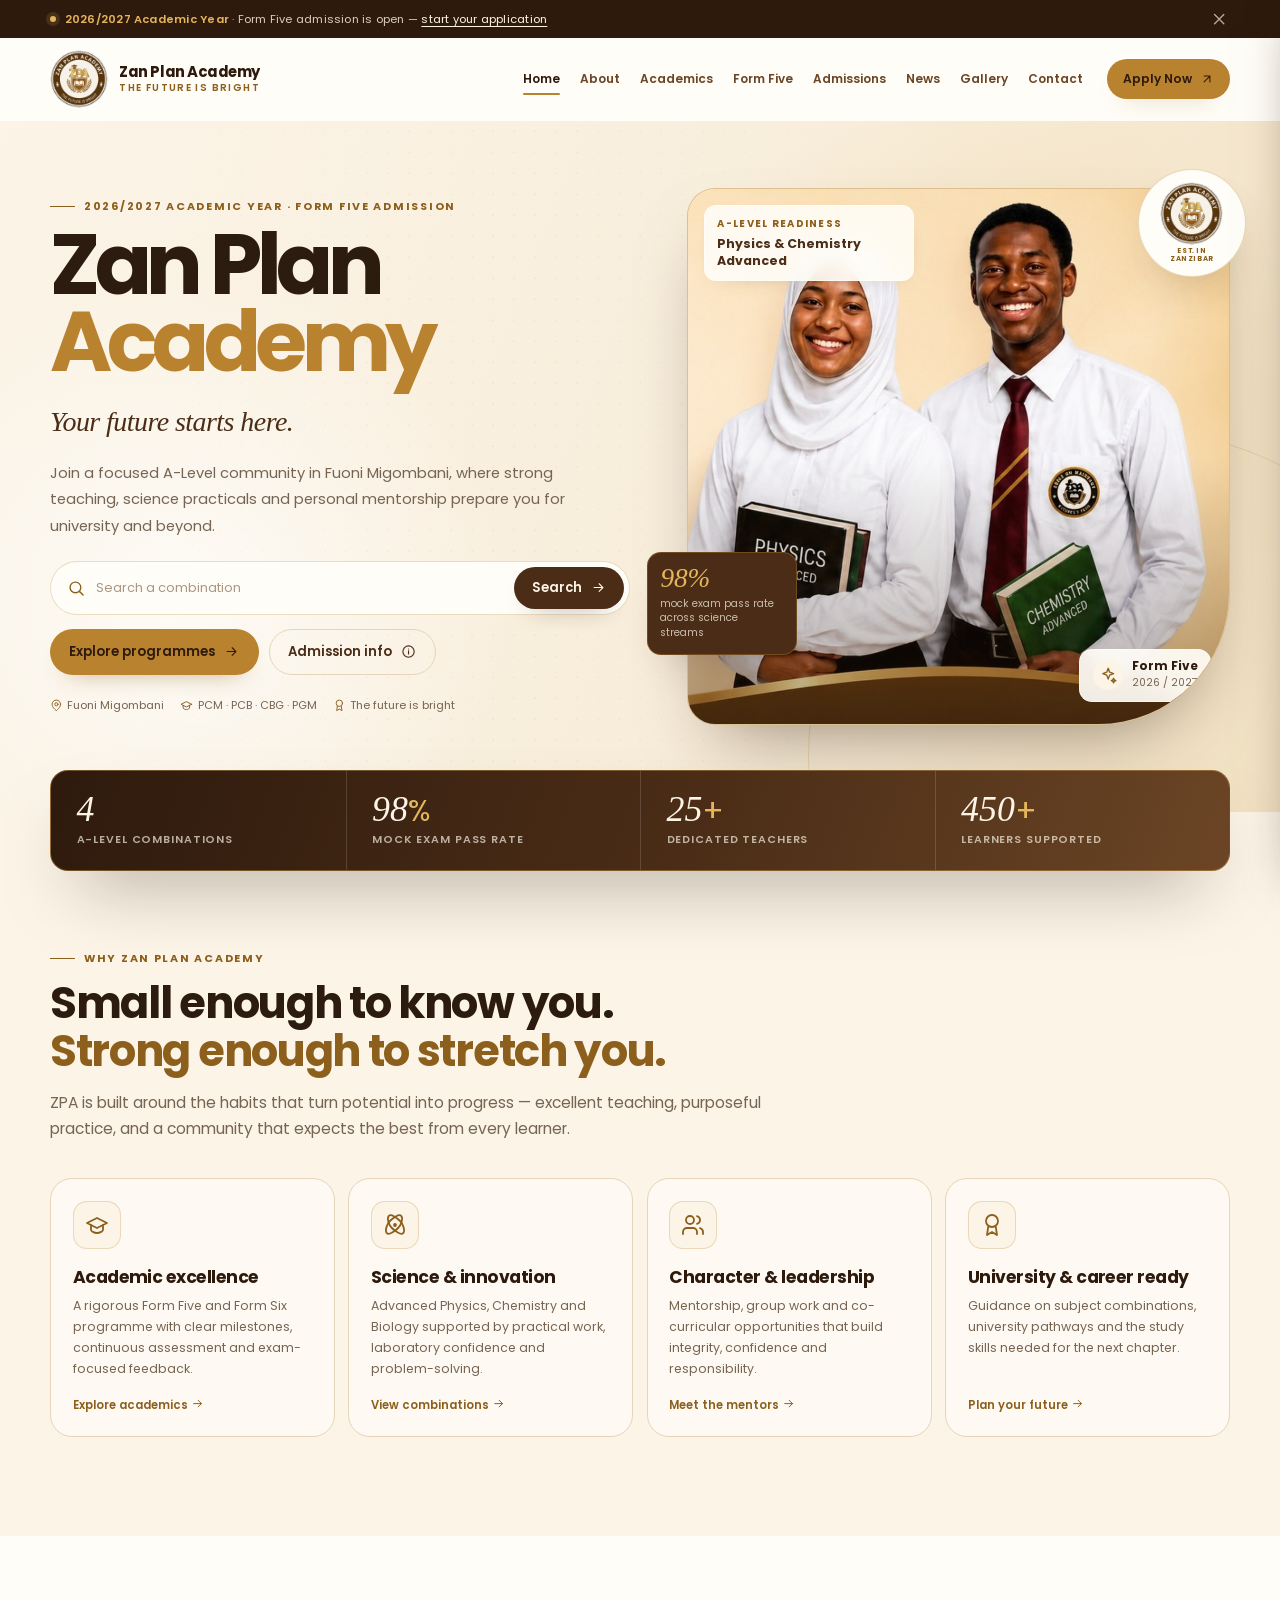
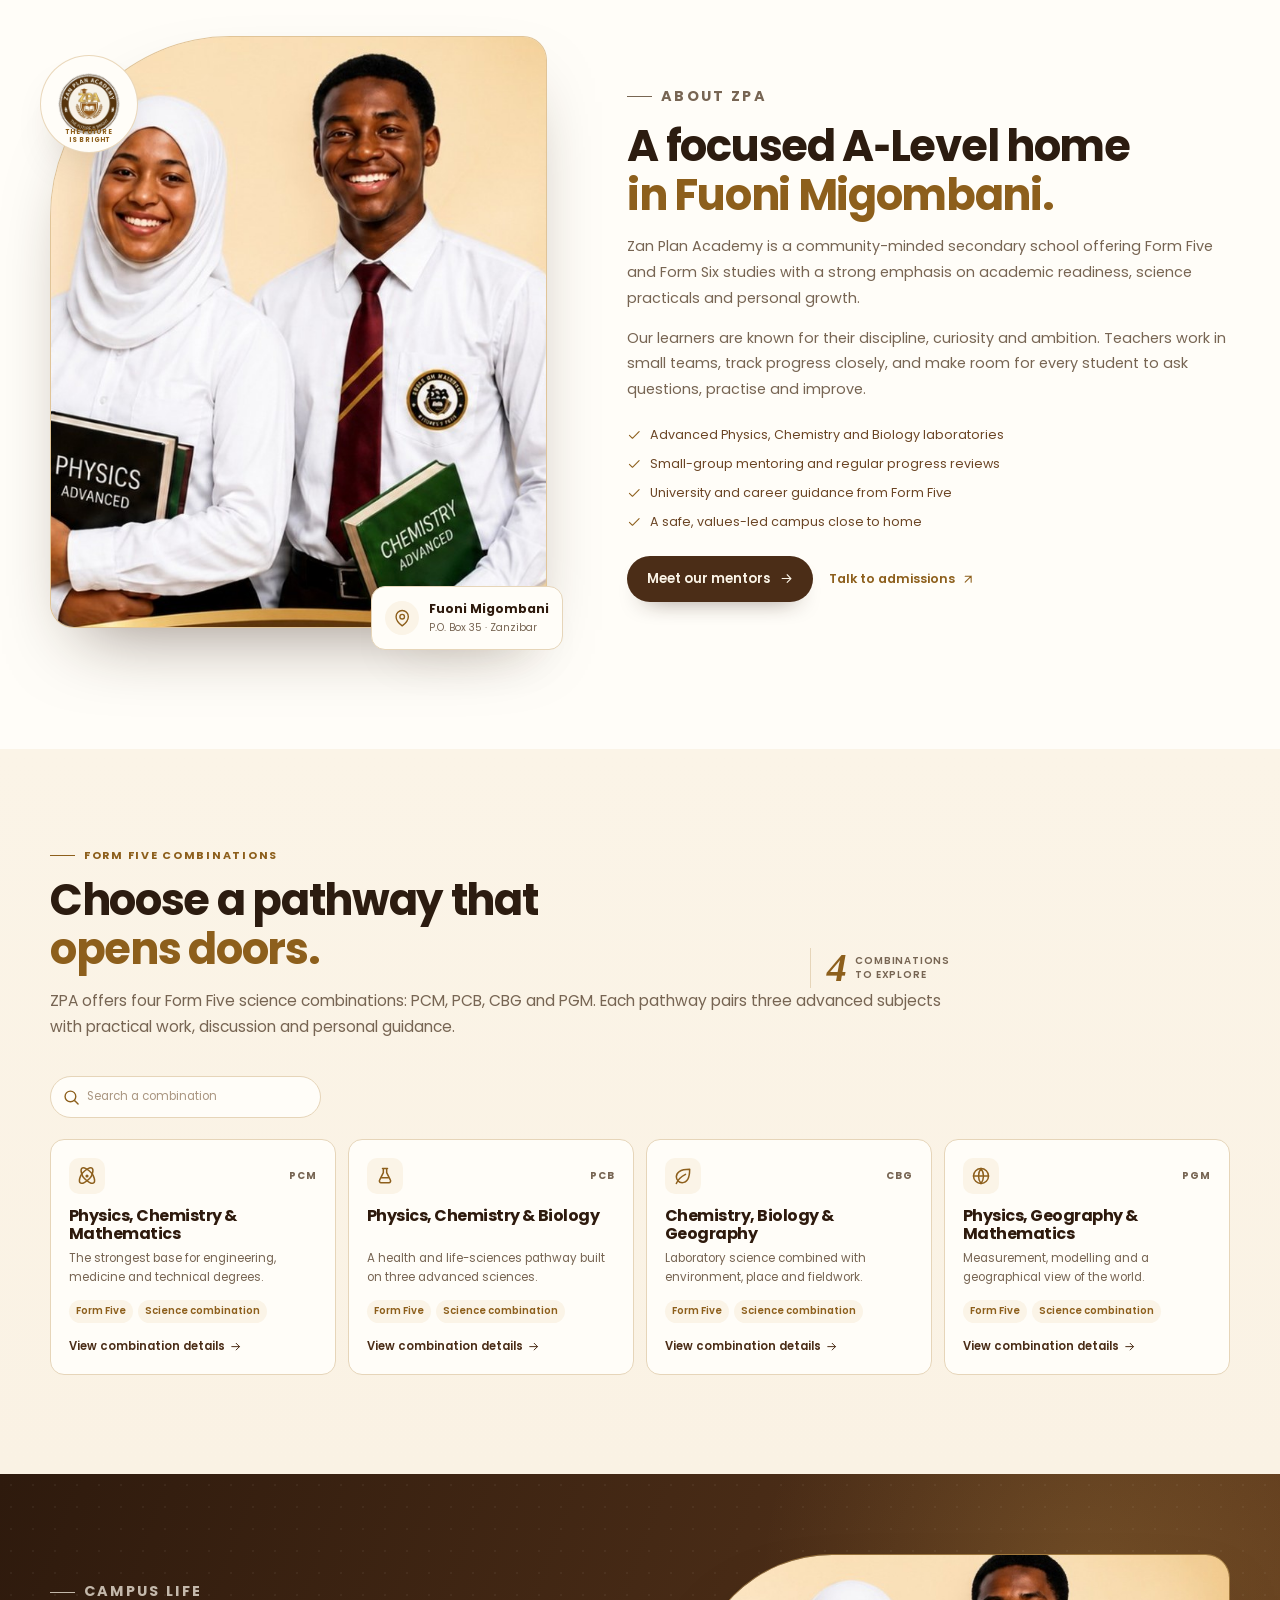
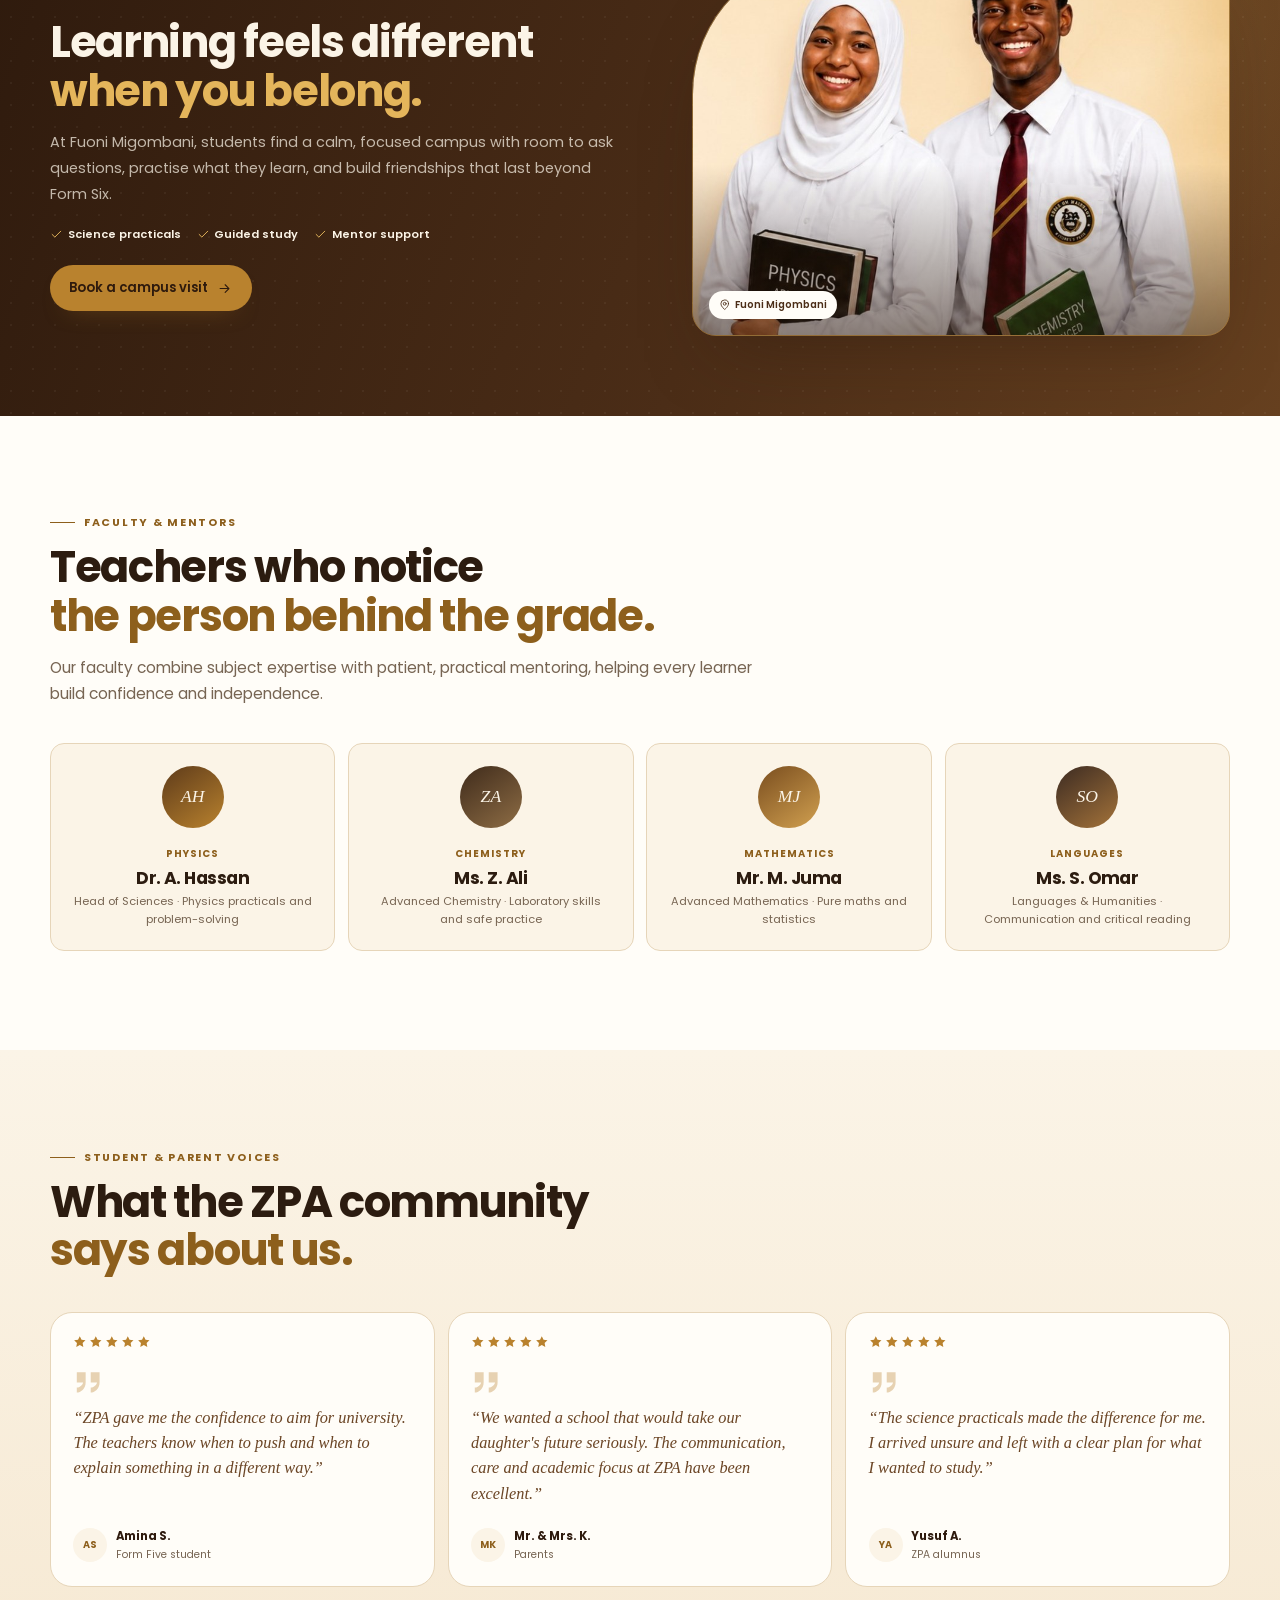
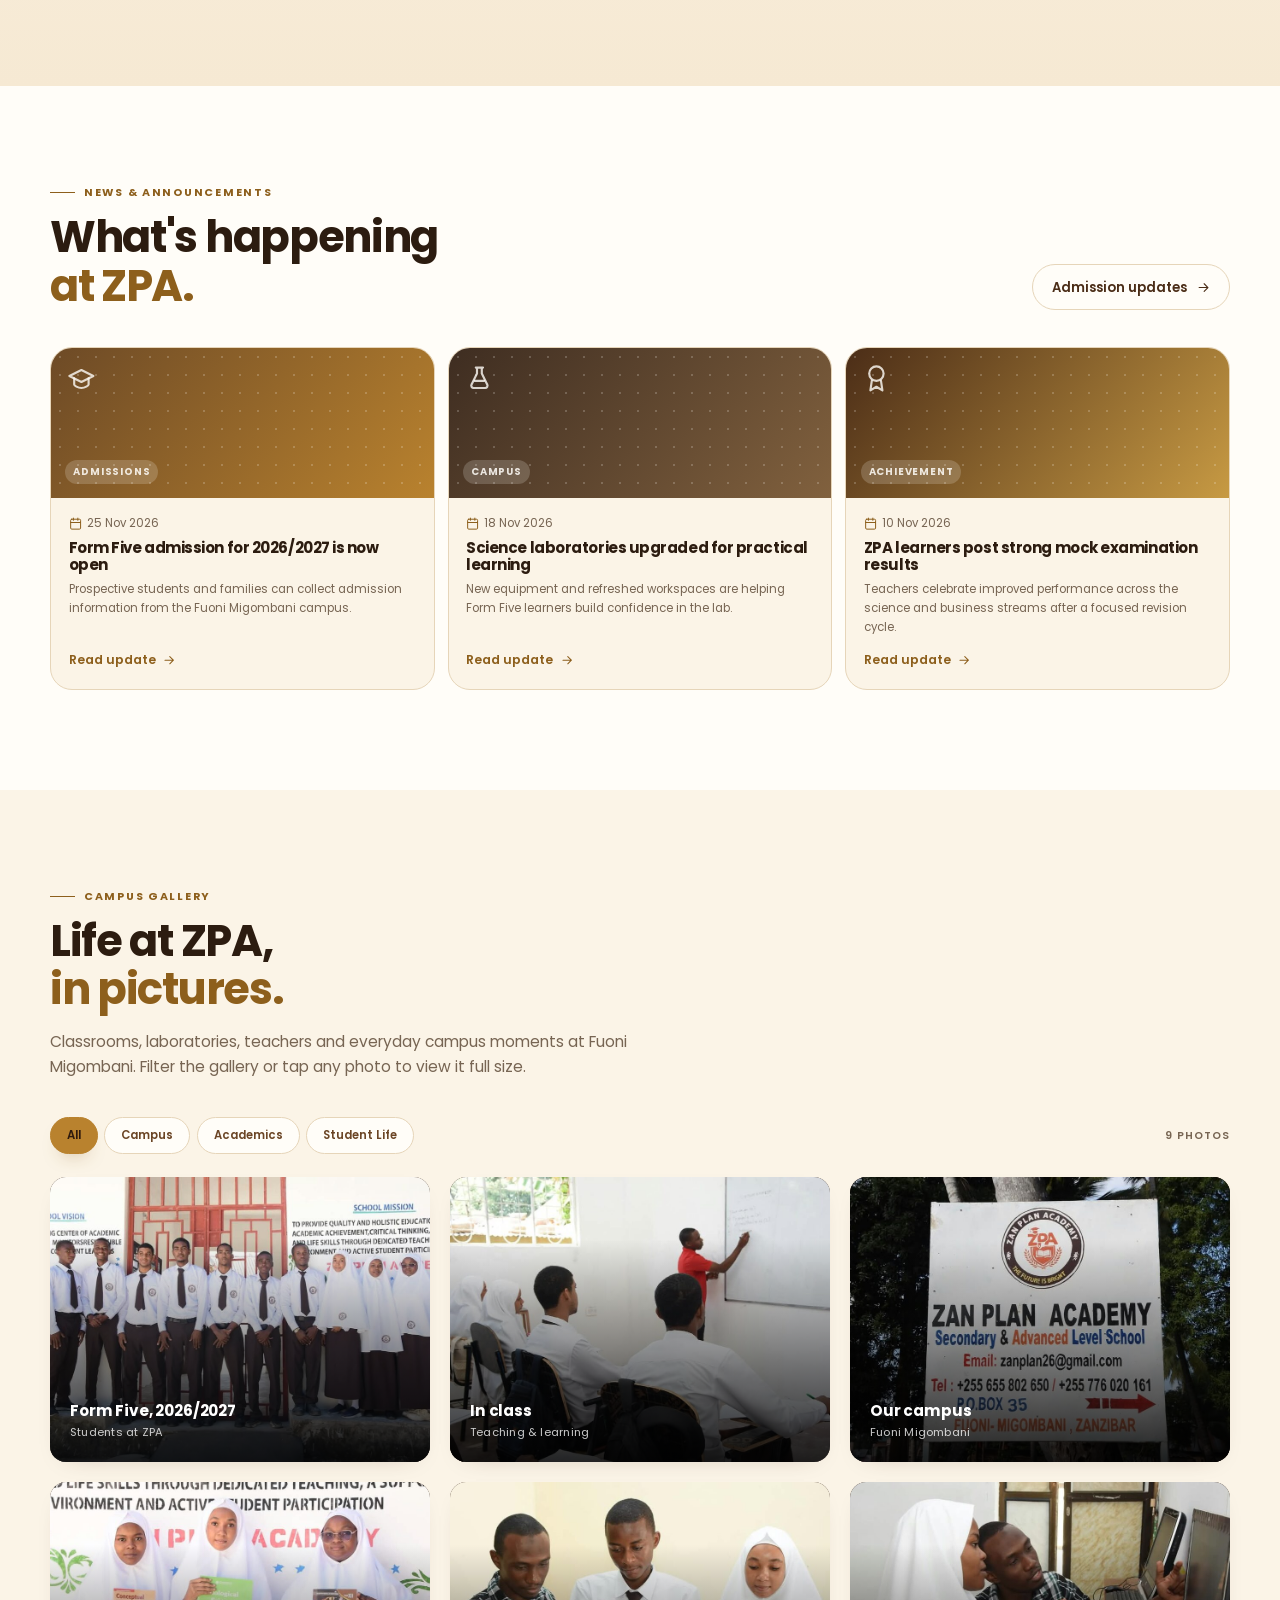
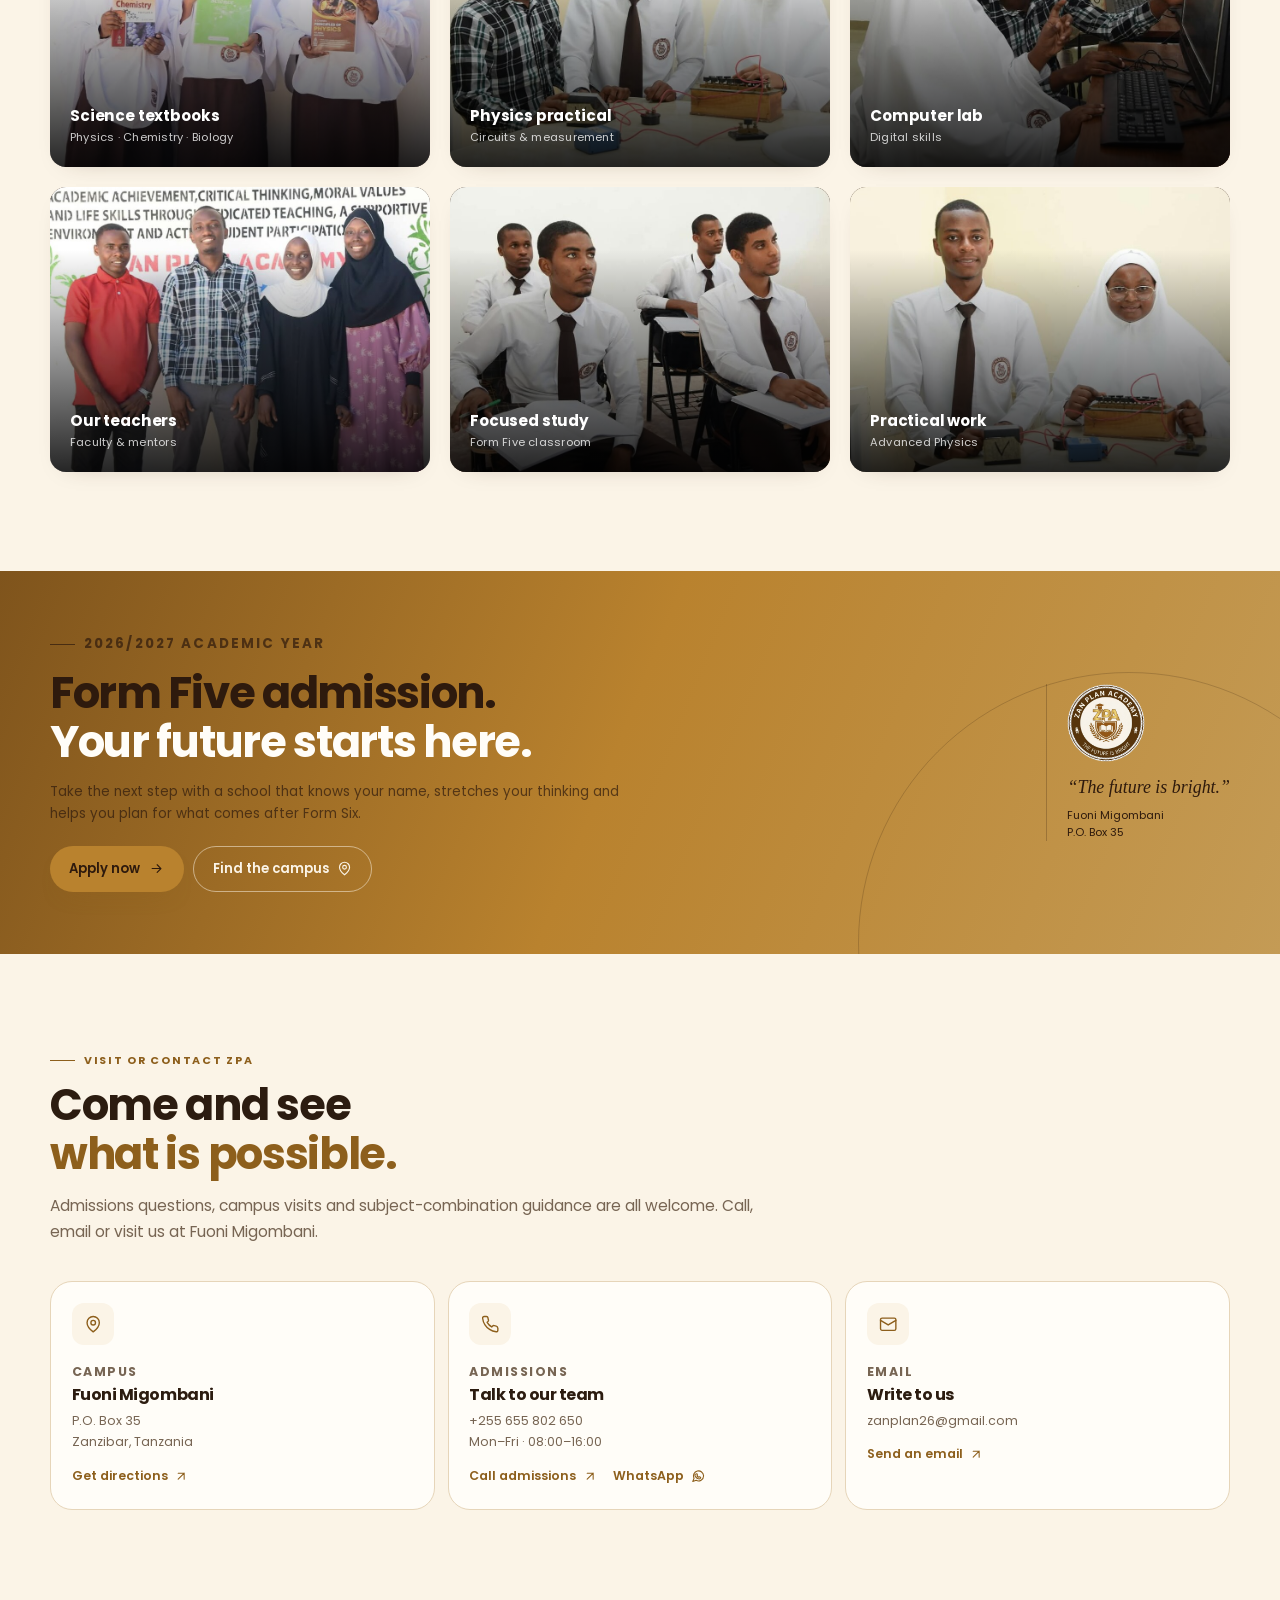
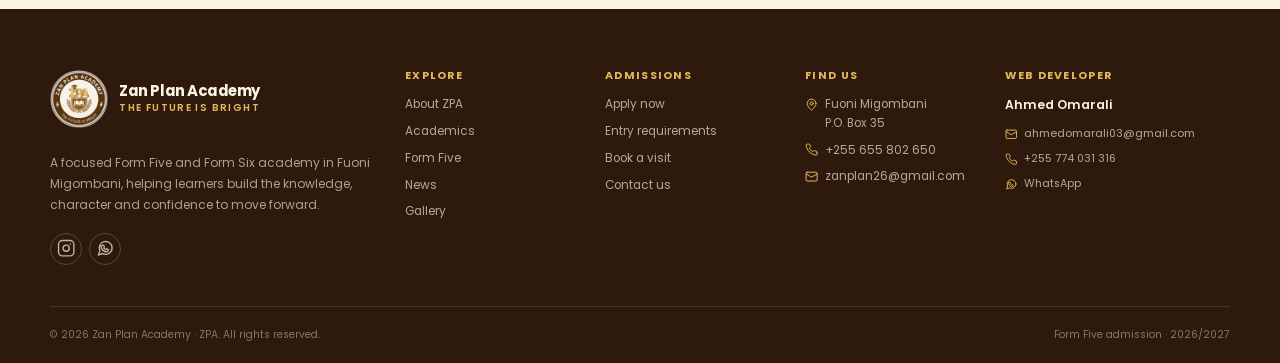
==== commit a0d5ead7: "Move developer details into a Web Developer footer column - Replace the bottom credit strip with a f" ====
--- a/index.html
+++ b/index.html
@@ -678,14 +678,9 @@
         <p><svg class="icon" aria-hidden="true"><use href="#i-phone"></use></svg> <a href="tel:+255655802650">+255 655 802 650</a></p>
         <p><svg class="icon" aria-hidden="true"><use href="#i-mail"></use></svg> <a href="mailto:zanplan26@gmail.com">zanplan26@gmail.com</a></p>
       </div>
-    </div>
-    <div class="container footer-dev">
-      <p class="footer-dev-credit">
-        <span>Website by</span>
-        <strong>Ahmed Omarali</strong>
-        <span class="footer-dev-role">Developer</span>
-      </p>
-      <div class="footer-dev-links" aria-label="Developer contact">
+      <div class="footer-column footer-developer">
+        <h2>Web Developer</h2>
+        <p class="footer-developer-name">Ahmed Omarali</p>
         <a href="mailto:ahmedomarali03@gmail.com">
           <svg class="icon" aria-hidden="true"><use href="#i-mail"></use></svg> ahmedomarali03@gmail.com
         </a>
--- a/assets/styles.css
+++ b/assets/styles.css
@@ -523,7 +523,7 @@
 
 /* Footer */
 .site-footer { background: var(--brown-deep); color: rgba(251, 244, 231, 0.7); }
-.footer-main { display: grid; grid-template-columns: minmax(0, 1.45fr) repeat(3, minmax(0, 0.72fr)); gap: 2.2rem; padding-block: 3.8rem 2.6rem; }
+.footer-main { display: grid; grid-template-columns: minmax(0, 1.3fr) repeat(3, minmax(0, 0.68fr)) minmax(0, 0.9fr); gap: 1.9rem; padding-block: 3.8rem 2.6rem; }
 .footer-brand .brand-copy strong { color: var(--cream); }
 .footer-brand .brand-copy span { color: var(--gold-light); }
 .footer-brand > p { max-width: 330px; margin-top: 1rem; color: rgba(251, 244, 231, 0.62); font-size: 0.75rem; line-height: 1.75; }
@@ -536,15 +536,10 @@
 .footer-column a:hover, .footer-link:hover { color: var(--cream); }
 .footer-contact p { display: flex; align-items: flex-start; gap: 0.4rem; color: rgba(251, 244, 231, 0.65); font-size: 0.72rem; line-height: 1.65; }
 .footer-contact .icon { margin-top: 0.18rem; color: var(--gold-light); }
-.footer-dev { display: flex; flex-wrap: wrap; align-items: center; justify-content: space-between; gap: 0.6rem 1.6rem; border-top: 1px solid rgba(251, 244, 231, 0.12); padding-block: 1.05rem; }
-.footer-dev-credit { display: flex; flex-wrap: wrap; align-items: center; gap: 0.45rem; margin: 0; color: rgba(251, 244, 231, 0.55); font-size: 0.72rem; }
-.footer-dev-credit strong { color: var(--cream); font-weight: 600; }
-.footer-dev-role { border: 1px solid rgba(228, 181, 91, 0.45); border-radius: 999px; padding: 0.1rem 0.45rem; color: var(--gold-light); font-size: 0.56rem; font-weight: 700; letter-spacing: 0.12em; text-transform: uppercase; }
-.footer-dev-links { display: flex; flex-wrap: wrap; align-items: center; gap: 0.4rem 1rem; }
-.footer-dev-links a { display: inline-flex; align-items: center; gap: 0.35rem; color: rgba(251, 244, 231, 0.72); font-size: 0.71rem; }
-.footer-dev-links a:hover { color: var(--gold-light); }
-.footer-dev-links .icon { color: var(--gold-light); }
-.footer-bottom { display: flex; flex-wrap: wrap; justify-content: space-between; gap: 0.5rem; border-top: 0; padding-block: 0 1.2rem; color: rgba(251, 244, 231, 0.42); font-size: 0.65rem; }
+.footer-developer-name { margin: 0 0 0.15rem; color: var(--cream); font-size: 0.76rem; font-weight: 600; }
+.footer-developer a { display: inline-flex; align-items: center; gap: 0.4rem; overflow-wrap: break-word; font-size: 0.68rem; }
+.footer-developer .icon { flex: none; color: var(--gold-light); }
+.footer-bottom { display: flex; flex-wrap: wrap; justify-content: space-between; gap: 0.5rem; border-top: 1px solid rgba(251, 244, 231, 0.12); padding-block: 1.2rem; color: rgba(251, 244, 231, 0.42); font-size: 0.65rem; }
 .footer-bottom p { margin: 0; }
 
 /* Back to top */
@@ -636,6 +631,10 @@
 @media (min-width: 761px) {
   .program-card h3 { min-height: 2.24em; }
 }
+@media (max-width: 1199px) {
+  .footer-main { grid-template-columns: repeat(2, minmax(0, 1fr)); }
+  .footer-brand { grid-column: 1 / -1; }
+}
 @media (max-width: 1120px) {
   .main-nav { gap: 0.85rem; }
   .hero-grid { grid-template-columns: minmax(0, 1.05fr) minmax(360px, 0.95fr); gap: 2rem; }
@@ -658,9 +657,8 @@
   .campus-inner { grid-template-columns: 1fr; gap: 2rem; }
   .campus-photo { width: min(100%, 640px); }
   .faculty-grid { grid-template-columns: repeat(2, minmax(0, 1fr)); }
-  .footer-main { grid-template-columns: 1.3fr 1fr 1fr; }
-  .footer-contact { grid-column: 1 / -1; display: grid; grid-template-columns: repeat(3, minmax(0, 1fr)); align-items: start; gap: 0.5rem 1.5rem; }
-  .footer-contact h2 { grid-column: 1 / -1; }
+  .footer-main { grid-template-columns: repeat(2, minmax(0, 1fr)); }
+  .footer-brand { grid-column: 1 / -1; }
   .footer-bottom { padding-right: 3.2rem; }
 }
 @media (max-width: 760px) {
@@ -768,7 +766,6 @@
   .footer-main { grid-template-columns: 1fr 1fr; }
   .footer-brand { grid-column: 1 / -1; }
   .footer-contact { display: flex; flex-direction: column; align-items: flex-start; flex-wrap: wrap; }
-  .footer-dev { flex-direction: column; align-items: flex-start; gap: 0.5rem; }
   .footer-bottom { flex-direction: column; padding-right: 3rem; }
   .back-to-top { width: 38px; height: 38px; bottom: 0.8rem; right: 0.75rem; }
   .gallery-text { padding: 0.85rem; gap: 0.1rem; }
@@ -778,6 +775,10 @@
   .lightbox-caption p:last-child { font-size: 0.76rem; }
   .lightbox-nav { width: 38px; height: 38px; }
 }
+@media (max-width: 360px) {
+  .footer-main { grid-template-columns: 1fr; }
+  .footer-brand { grid-column: auto; }
+}
 @media (prefers-reduced-motion: reduce) {
   html { scroll-behavior: auto; }
   *, *::before, *::after { animation-duration: 0.01ms !important; animation-iteration-count: 1 !important; transition-duration: 0.01ms !important; }
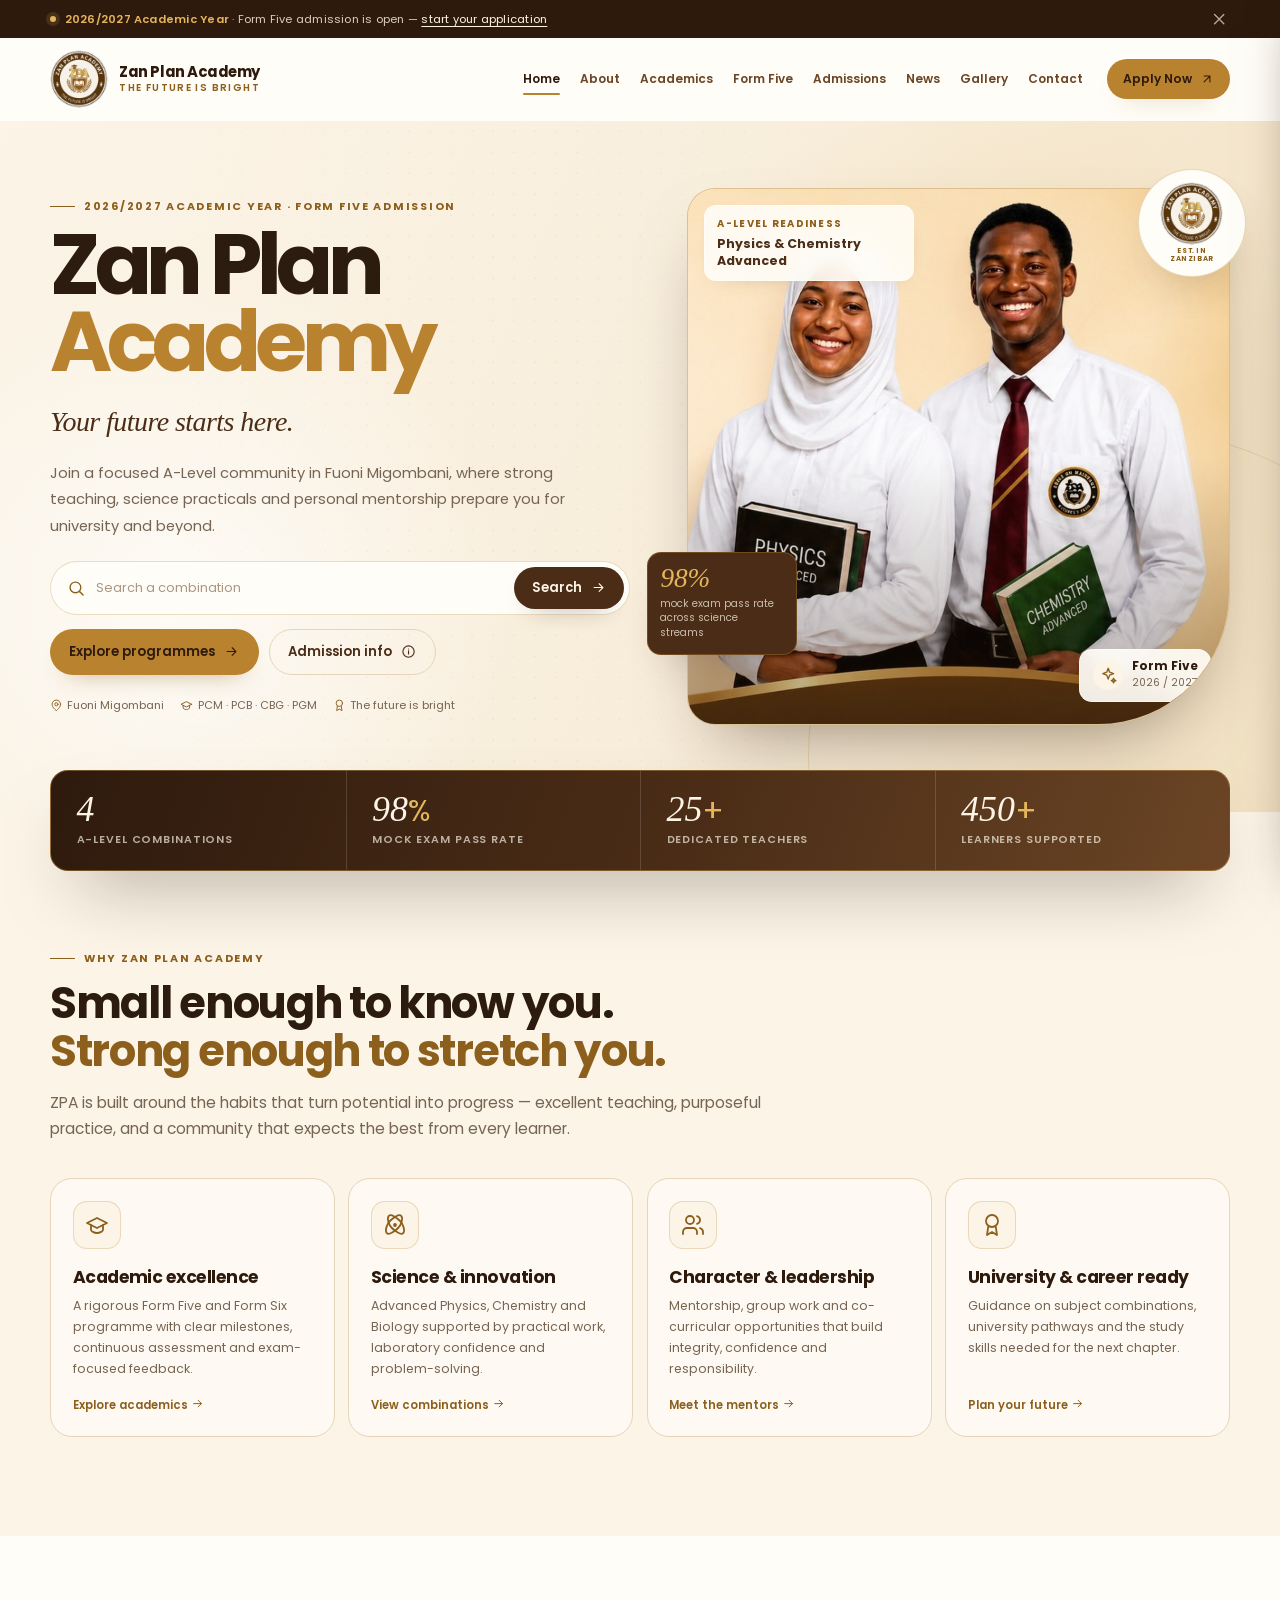
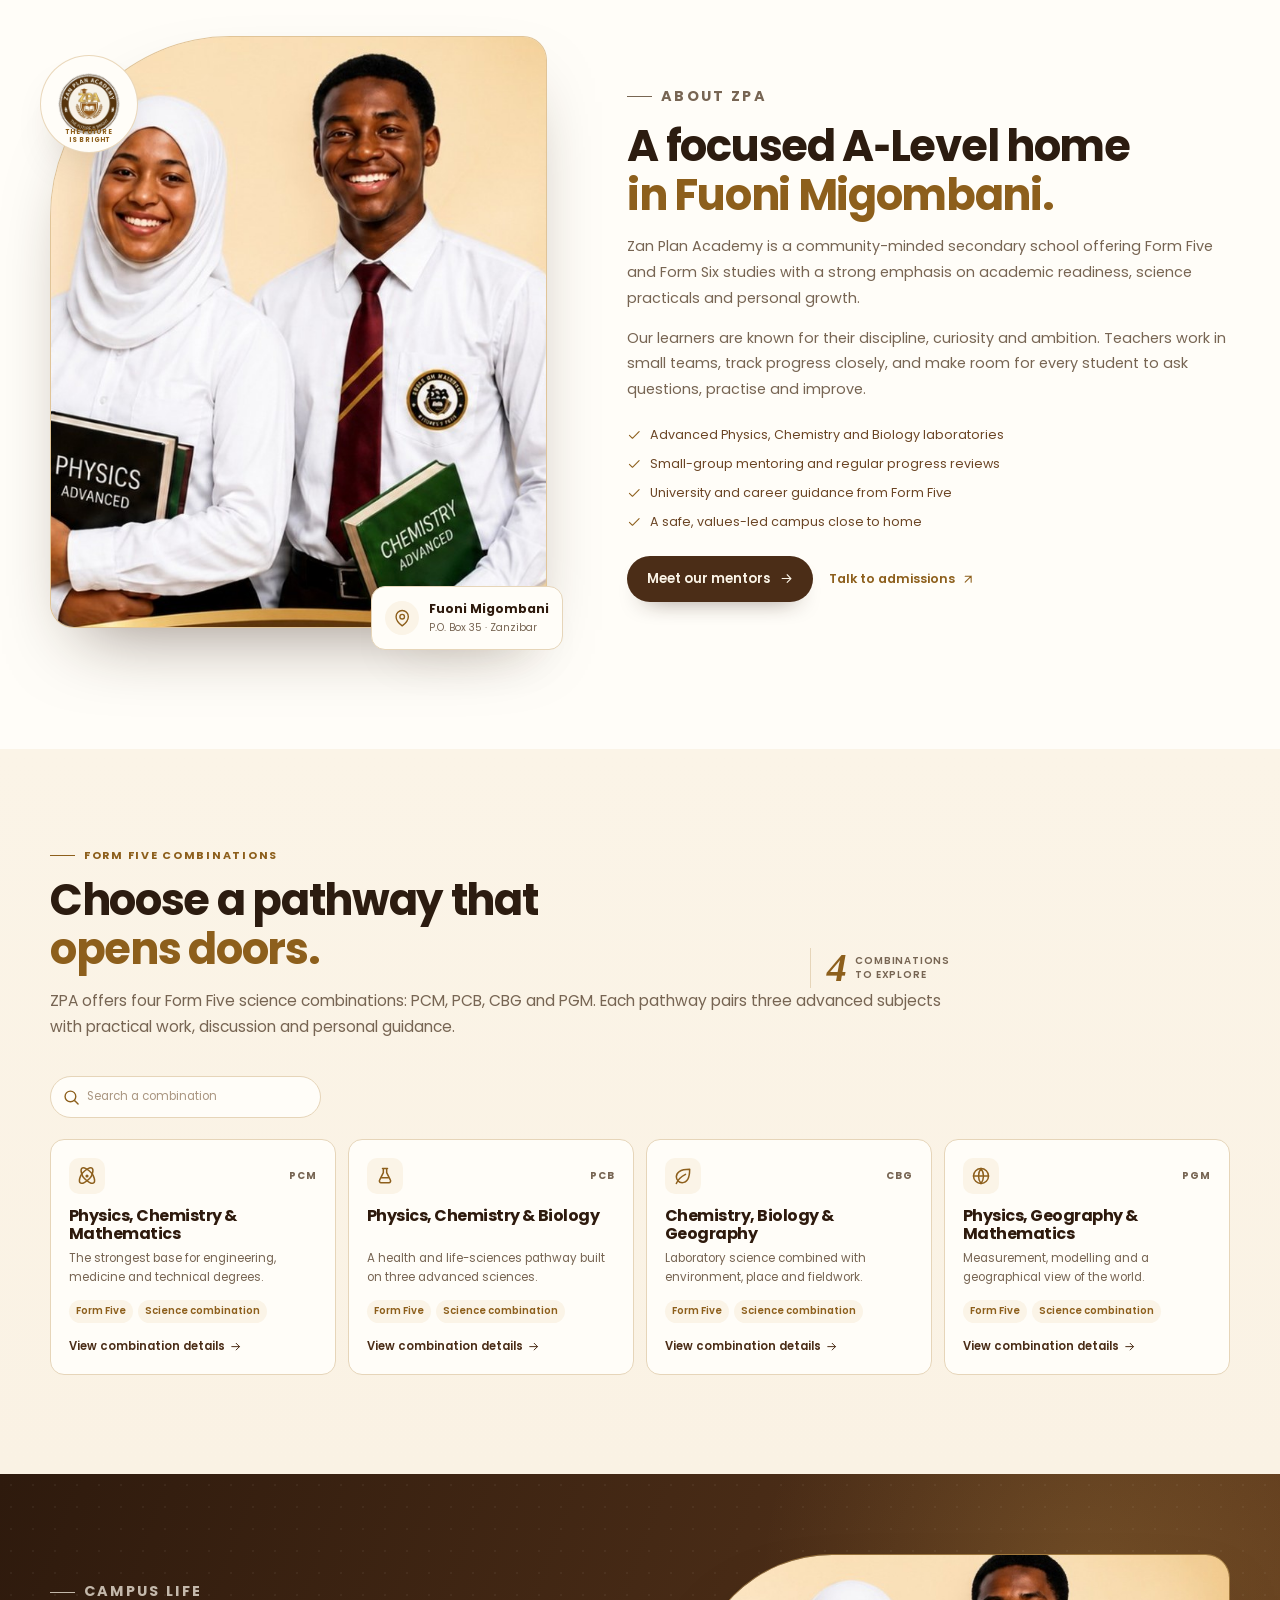
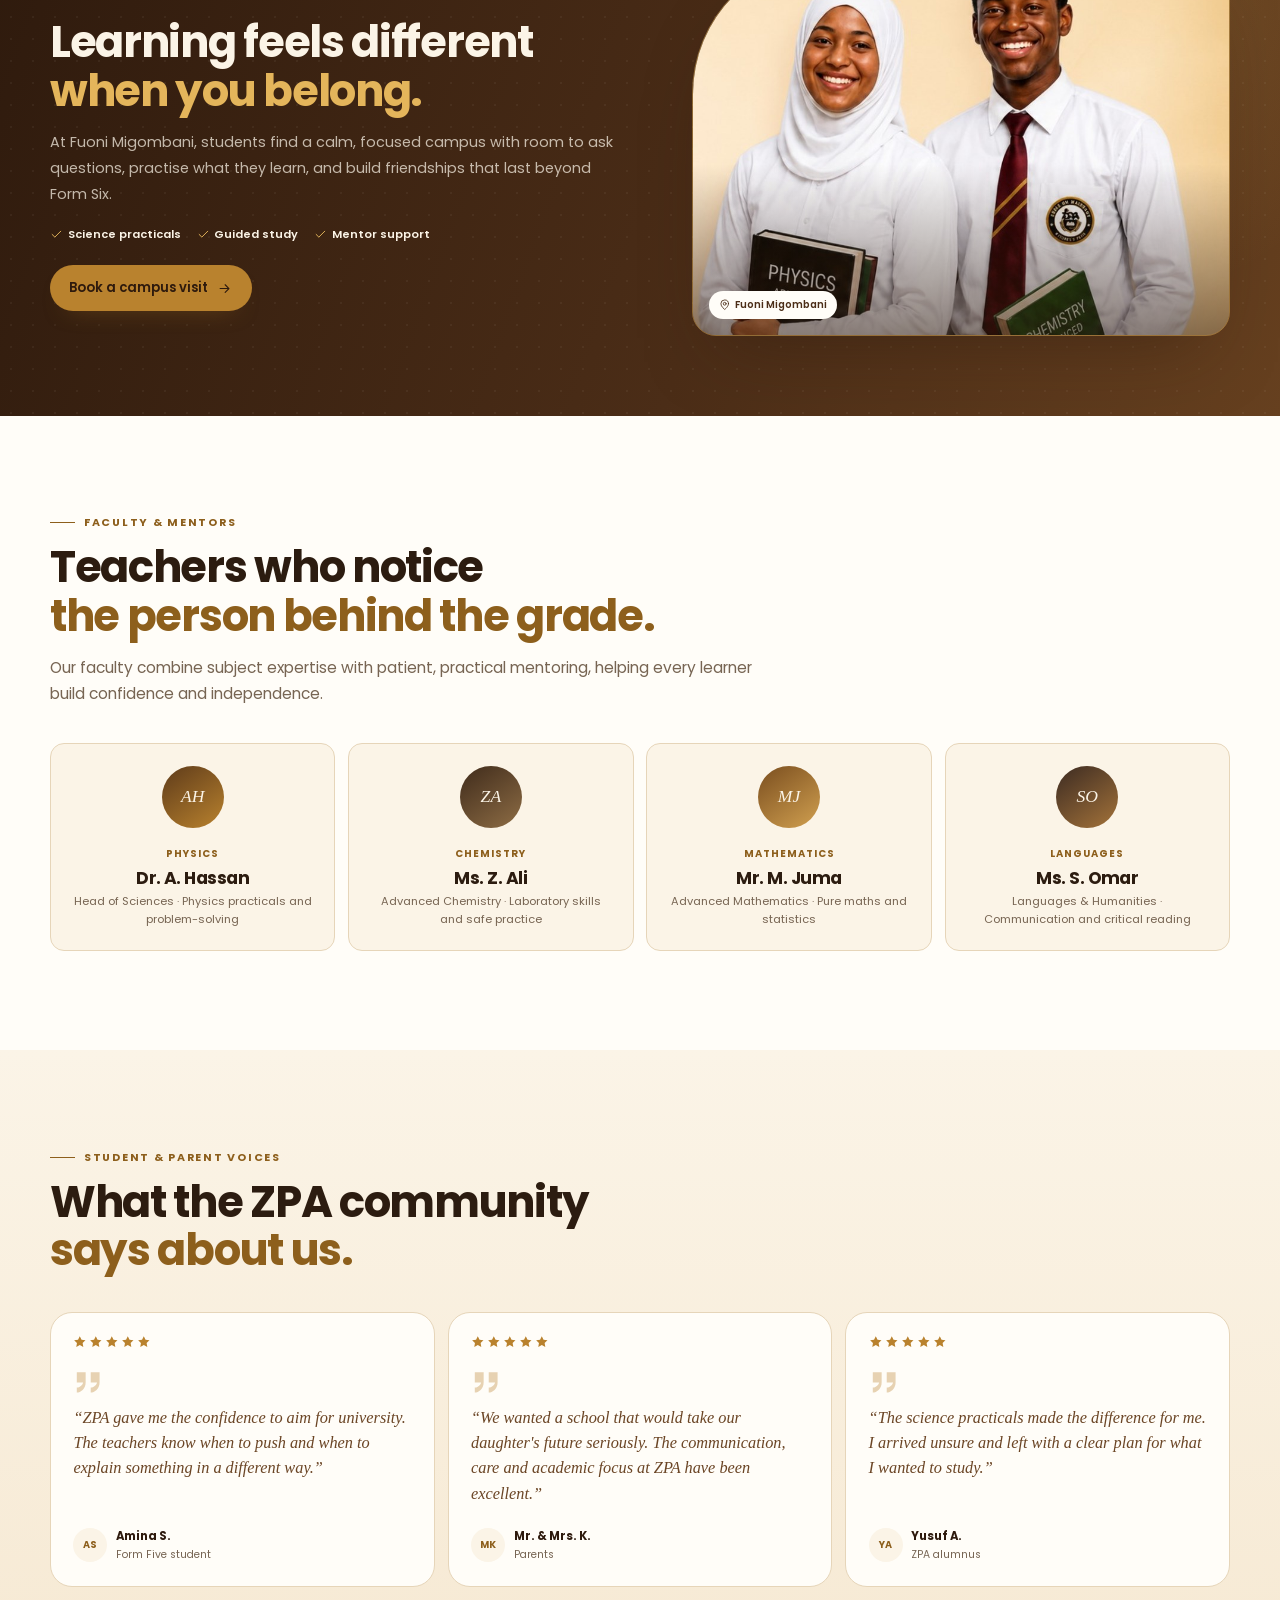
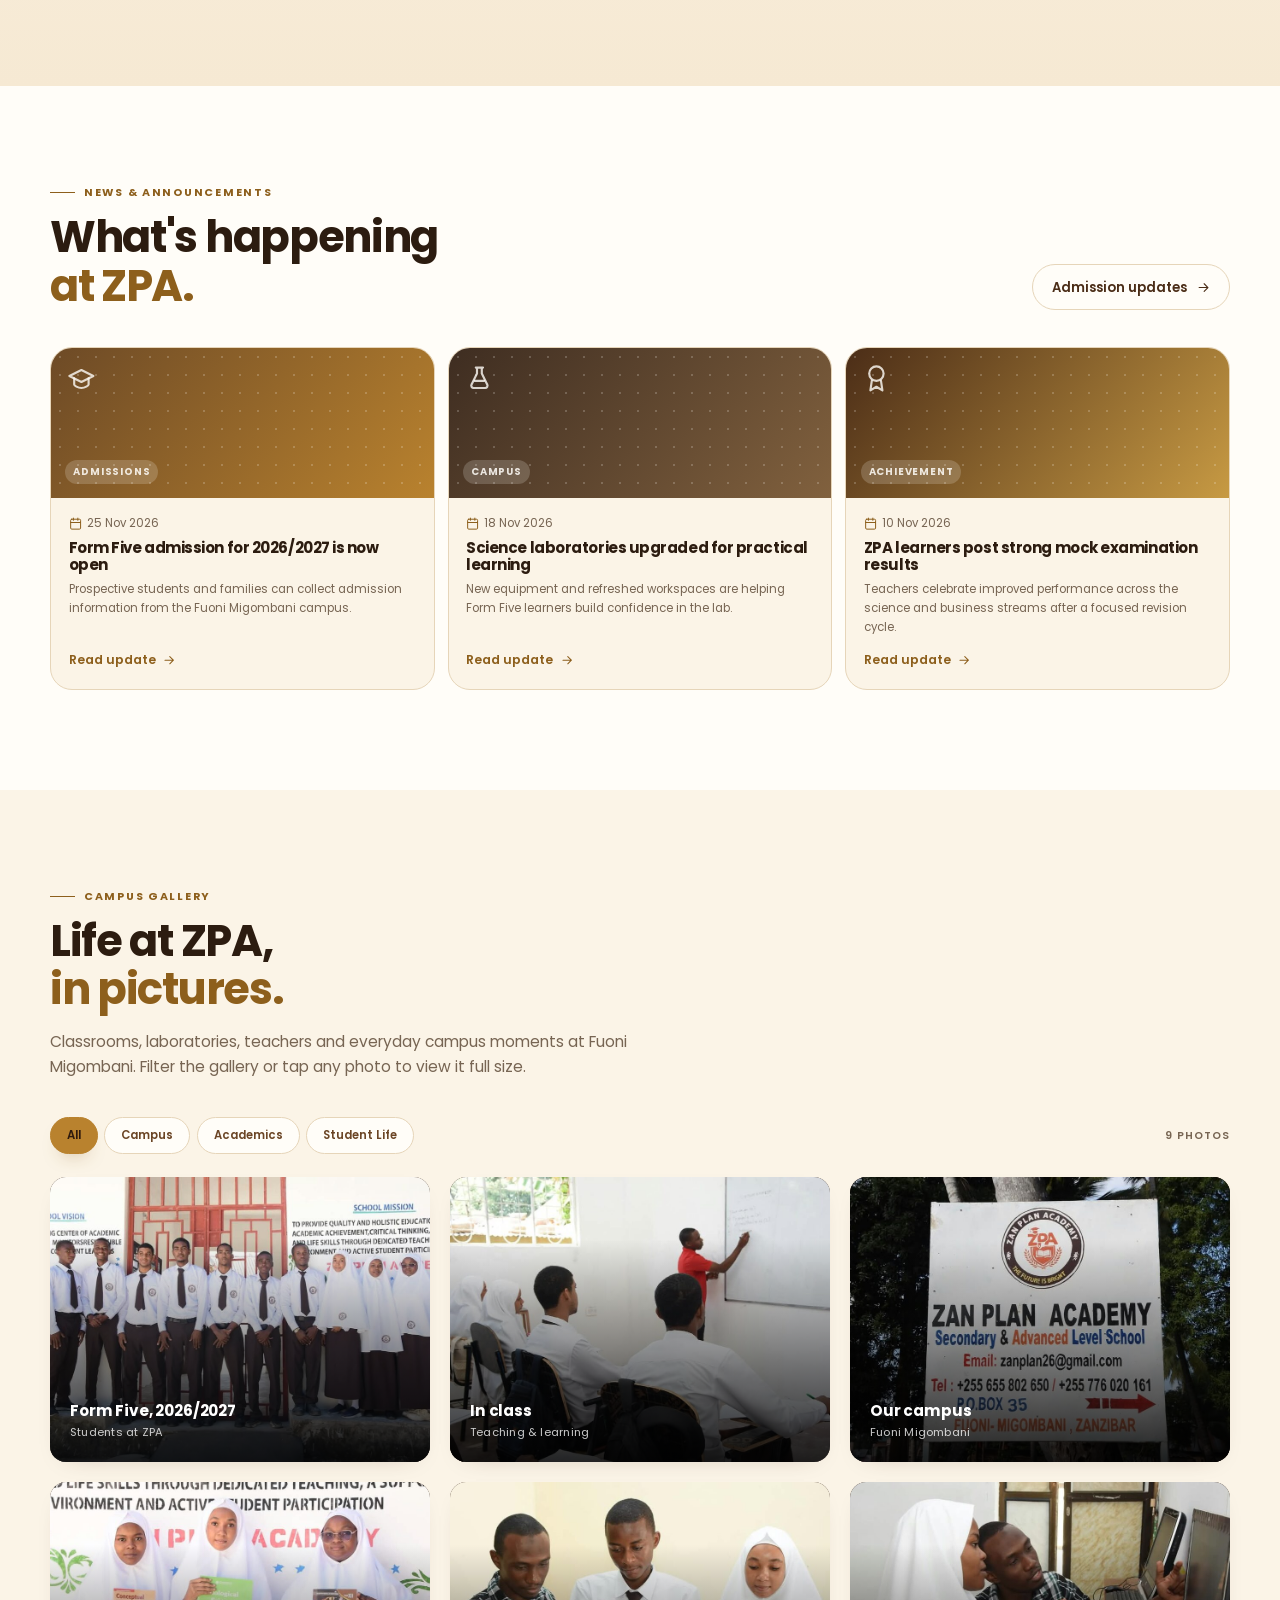
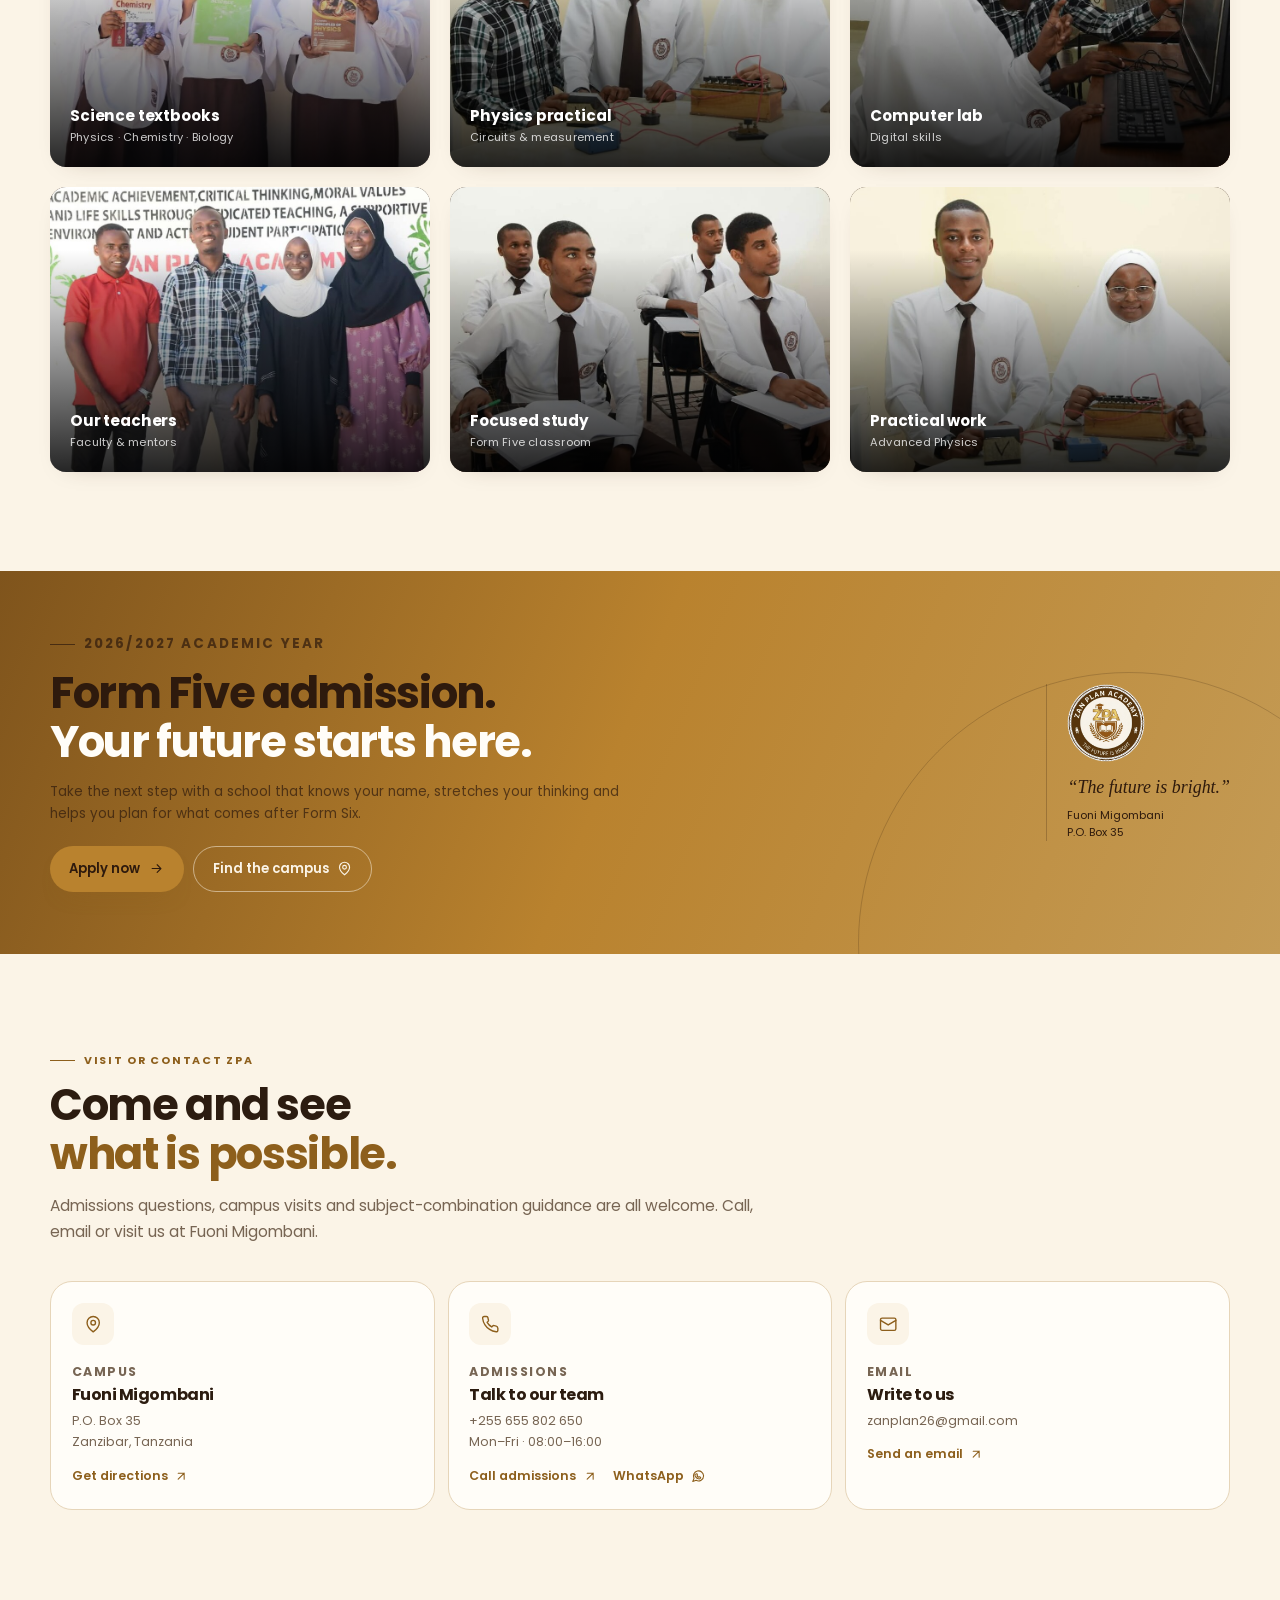
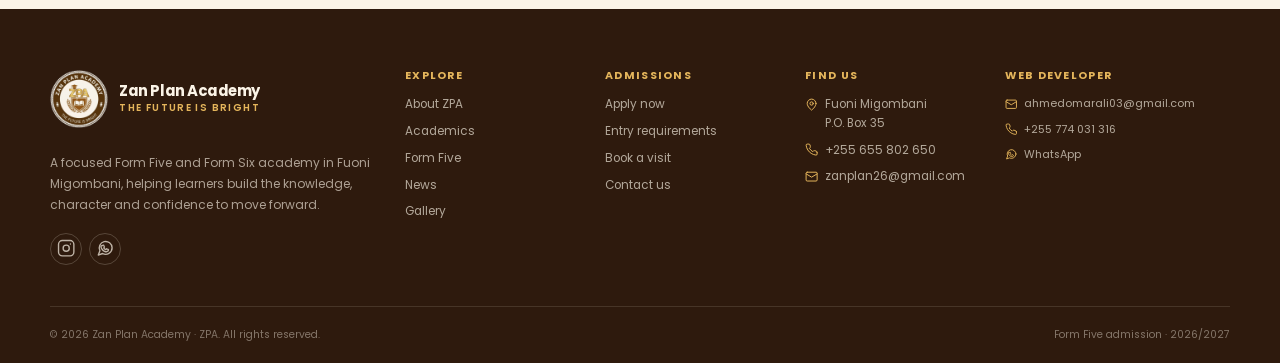
==== commit 922c542b: "Remove the developer name from the footer - Keep the Web Developer column with email, phone and What" ====
--- a/index.html
+++ b/index.html
@@ -3,7 +3,6 @@
 <head>
   <meta charset="utf-8">
   <meta name="viewport" content="width=device-width, initial-scale=1">
-  <meta name="author" content="Ahmed Omarali">
   <meta name="description" content="Zan Plan Academy (ZPA) — Form Five admission for the 2026/2027 academic year. A focused A-Level academy in Fuoni Migombani, Zanzibar. The future is bright.">
   <meta name="theme-color" content="#4b2d17">
   <title>Zan Plan Academy | Form Five Admission 2026/2027</title>
@@ -680,7 +679,6 @@
       </div>
       <div class="footer-column footer-developer">
         <h2>Web Developer</h2>
-        <p class="footer-developer-name">Ahmed Omarali</p>
         <a href="mailto:ahmedomarali03@gmail.com">
           <svg class="icon" aria-hidden="true"><use href="#i-mail"></use></svg> ahmedomarali03@gmail.com
         </a>
--- a/assets/styles.css
+++ b/assets/styles.css
@@ -536,7 +536,6 @@
 .footer-column a:hover, .footer-link:hover { color: var(--cream); }
 .footer-contact p { display: flex; align-items: flex-start; gap: 0.4rem; color: rgba(251, 244, 231, 0.65); font-size: 0.72rem; line-height: 1.65; }
 .footer-contact .icon { margin-top: 0.18rem; color: var(--gold-light); }
-.footer-developer-name { margin: 0 0 0.15rem; color: var(--cream); font-size: 0.76rem; font-weight: 600; }
 .footer-developer a { display: inline-flex; align-items: center; gap: 0.4rem; overflow-wrap: break-word; font-size: 0.68rem; }
 .footer-developer .icon { flex: none; color: var(--gold-light); }
 .footer-bottom { display: flex; flex-wrap: wrap; justify-content: space-between; gap: 0.5rem; border-top: 1px solid rgba(251, 244, 231, 0.12); padding-block: 1.2rem; color: rgba(251, 244, 231, 0.42); font-size: 0.65rem; }
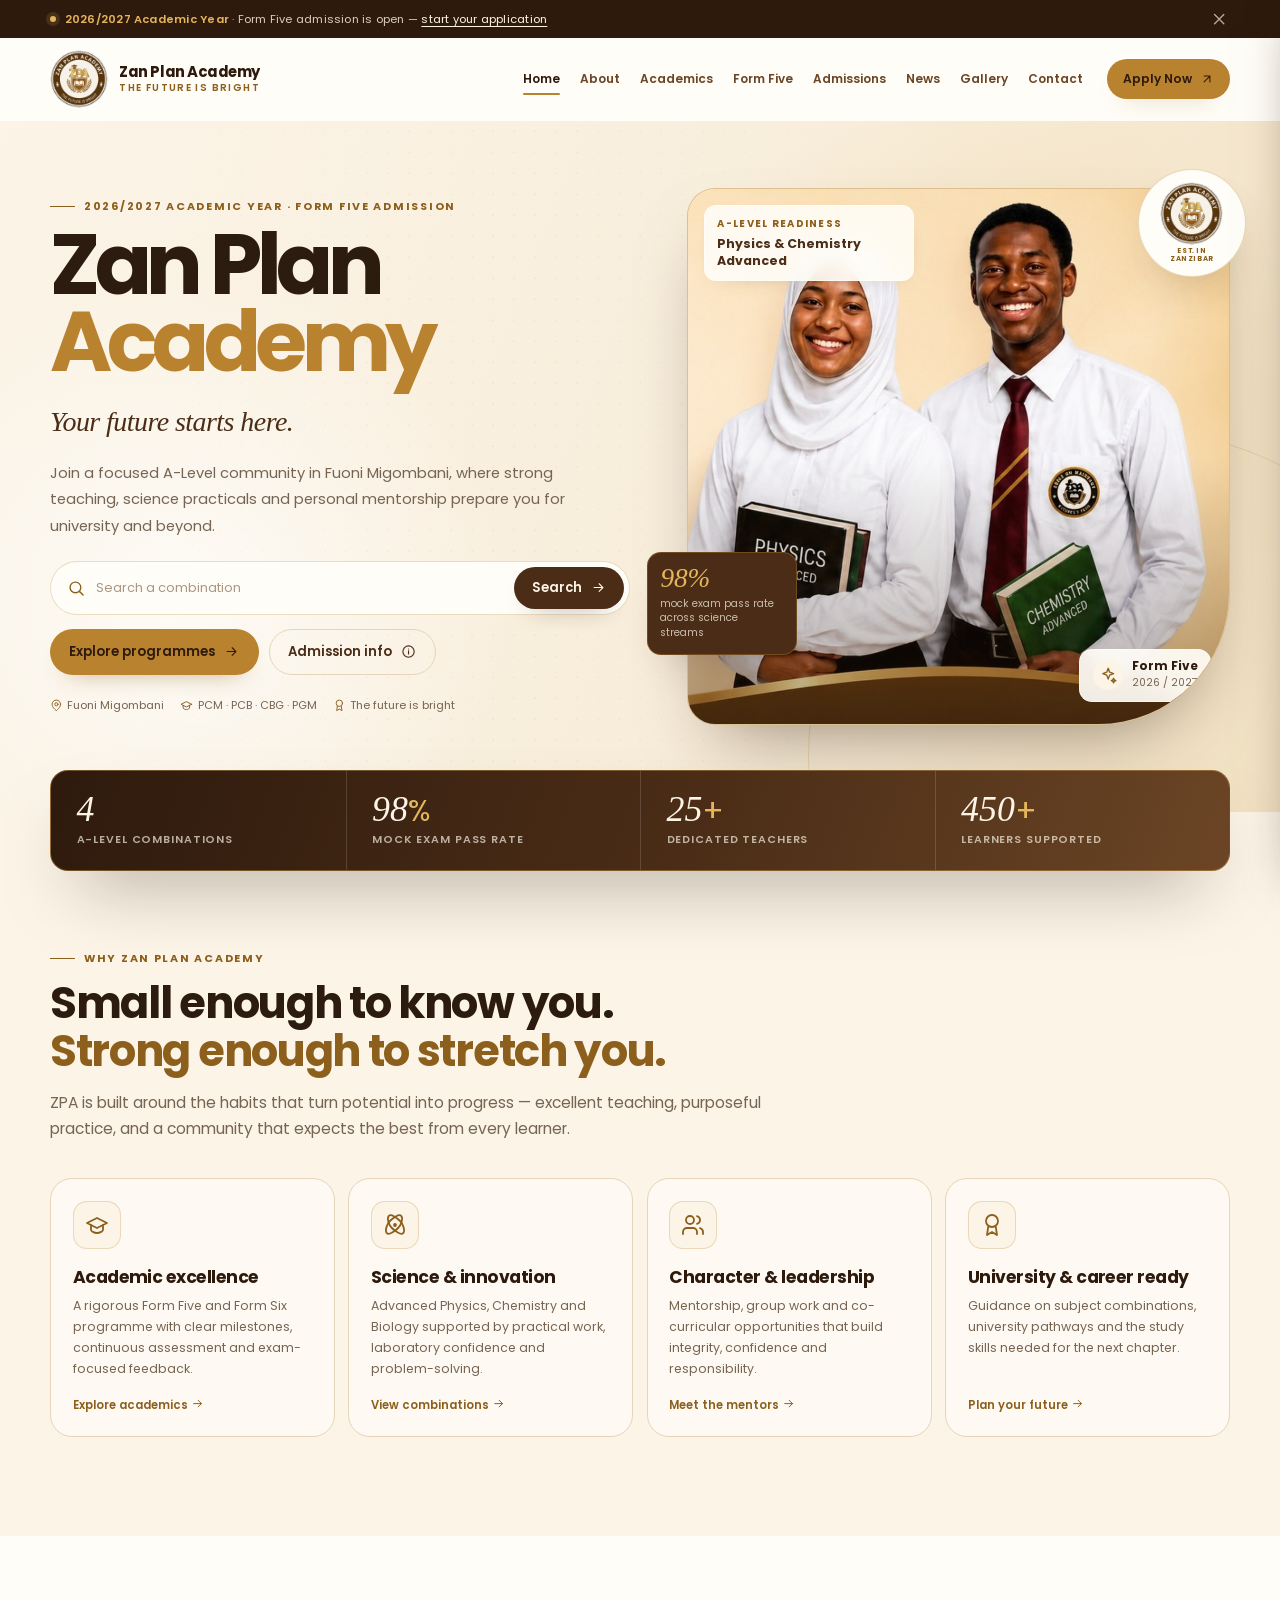
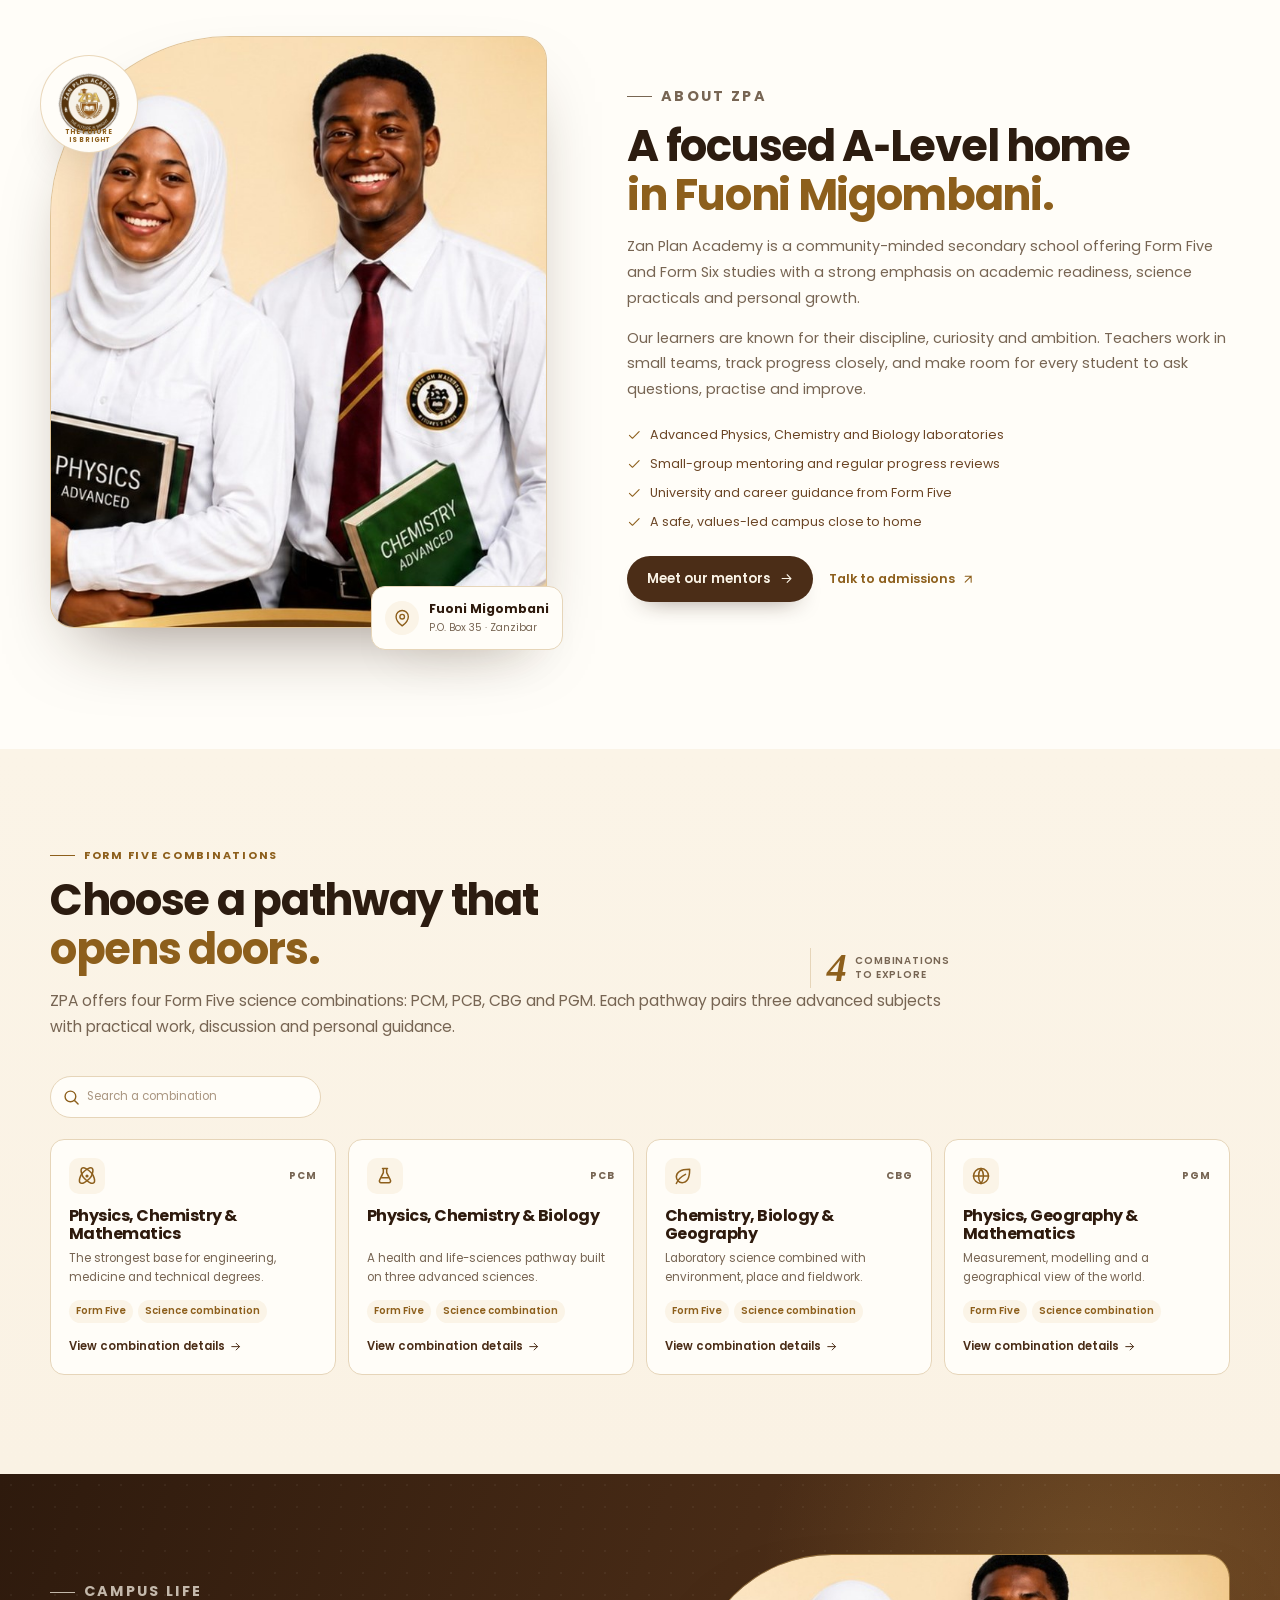
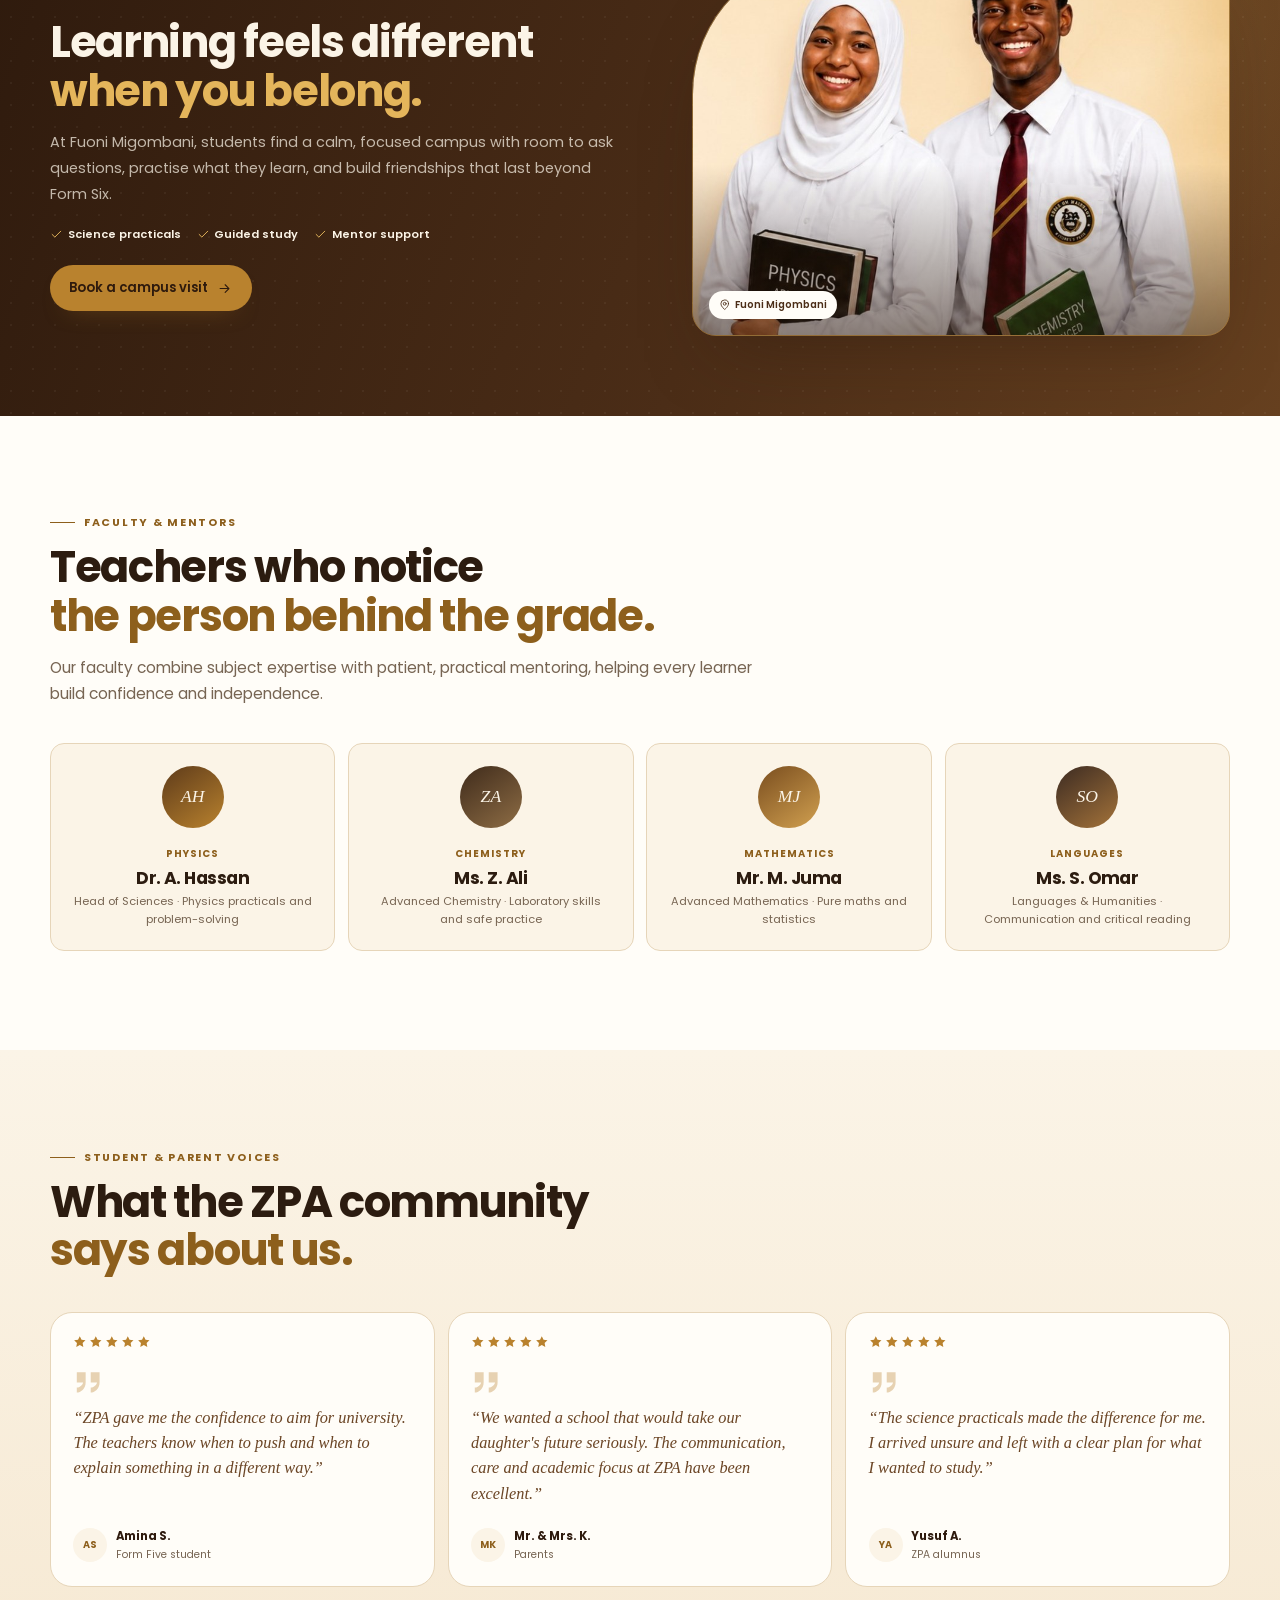
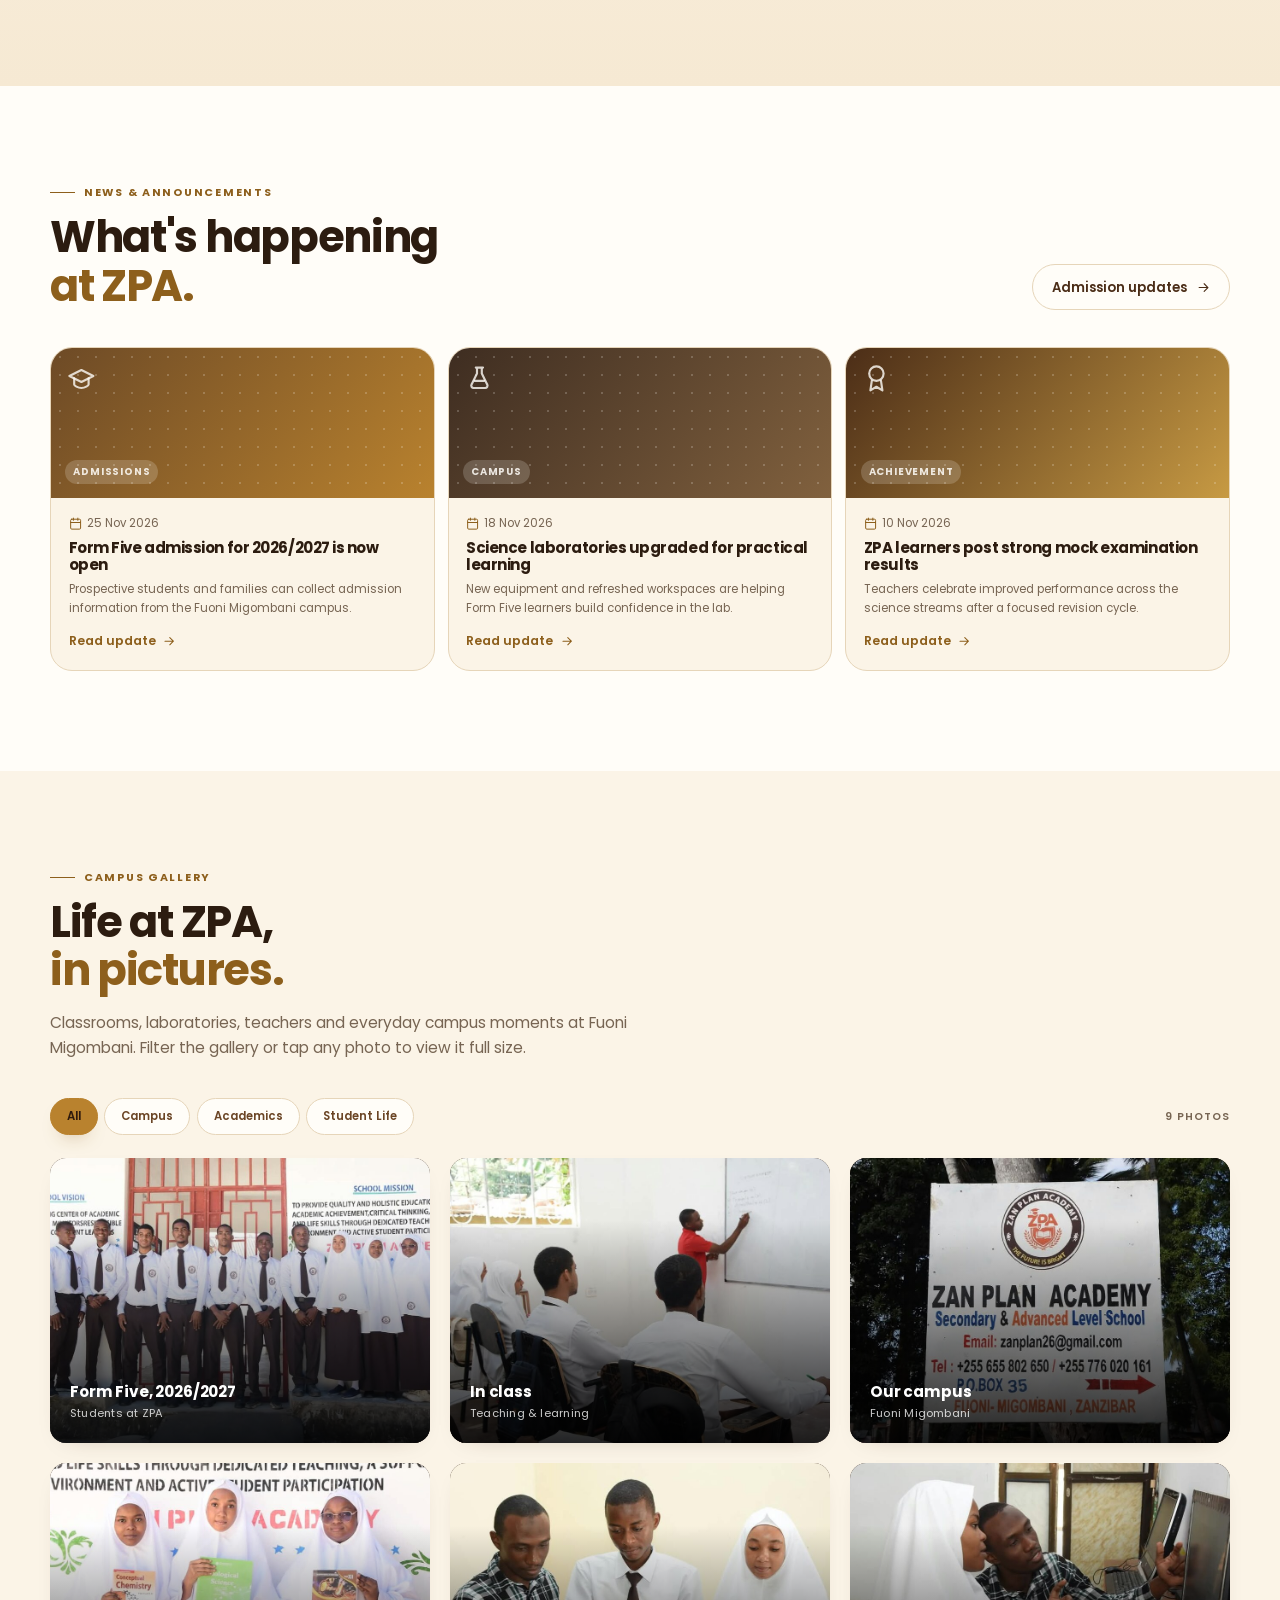
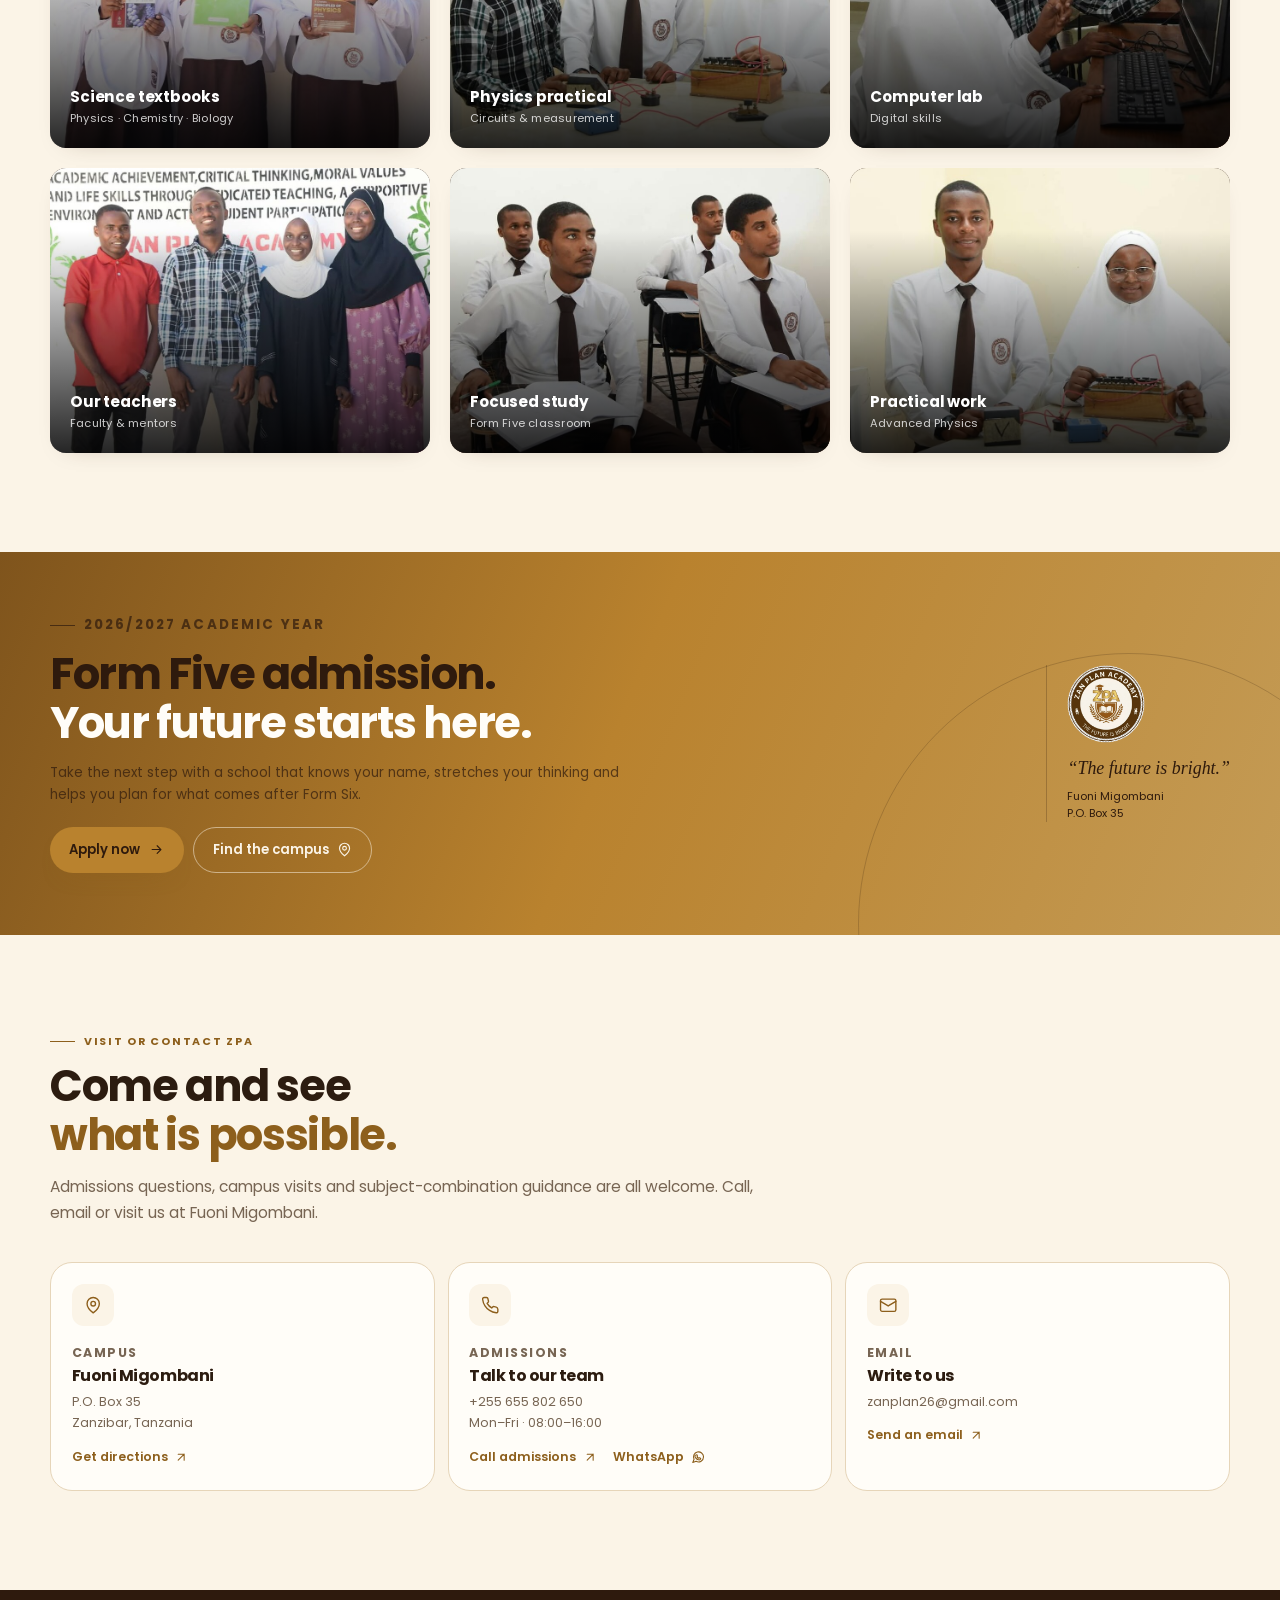
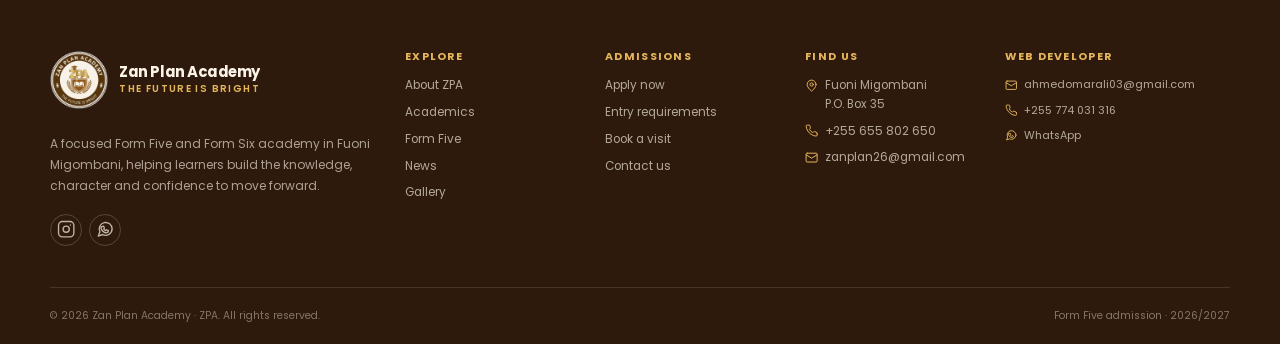
==== commit d6c614bc: "Add a Decap CMS admin and move content into editable JSON - New /admin panel (Decap CMS) with collec" ====
--- a/index.html
+++ b/index.html
@@ -617,26 +617,26 @@
           <article class="contact-card reveal">
             <span class="contact-icon"><svg class="icon" aria-hidden="true"><use href="#i-map-pin"></use></svg></span>
             <p class="contact-label">Campus</p>
-            <h3>Fuoni Migombani</h3>
-            <p>P.O. Box 35<br>Zanzibar, Tanzania</p>
+            <h3 data-contact="address">Fuoni Migombani</h3>
+            <p><span data-contact="po-box">P.O. Box 35</span><br><span data-contact="city">Zanzibar, Tanzania</span></p>
             <a class="text-button" href="https://www.google.com/maps/search/?api=1&query=Fuoni+Migombani+Zanzibar" target="_blank" rel="noopener">Get directions <svg class="icon" aria-hidden="true"><use href="#i-arrow-up-right"></use></svg></a>
           </article>
           <article class="contact-card reveal">
             <span class="contact-icon"><svg class="icon" aria-hidden="true"><use href="#i-phone"></use></svg></span>
             <p class="contact-label">Admissions</p>
             <h3>Talk to our team</h3>
-            <p><a href="tel:+255655802650">+255 655 802 650</a><br>Mon–Fri · 08:00–16:00</p>
+            <p><a href="tel:+255655802650" data-contact="phone">+255 655 802 650</a><br><span data-contact="hours">Mon–Fri · 08:00–16:00</span></p>
             <div class="contact-actions">
-              <a class="text-button" href="tel:+255655802650">Call admissions <svg class="icon" aria-hidden="true"><use href="#i-arrow-up-right"></use></svg></a>
-              <a class="text-button" href="https://wa.me/255655802650?text=Hello%20Zan%20Plan%20Academy%2C%20I%20would%20like%20to%20ask%20about%20Form%20Five%20admission." target="_blank" rel="noopener">WhatsApp <svg class="icon" aria-hidden="true"><use href="#i-whatsapp"></use></svg></a>
+              <a class="text-button" href="tel:+255655802650" data-contact="call">Call admissions <svg class="icon" aria-hidden="true"><use href="#i-arrow-up-right"></use></svg></a>
+              <a class="text-button" href="https://wa.me/255655802650?text=Hello%20Zan%20Plan%20Academy%2C%20I%20would%20like%20to%20ask%20about%20Form%20Five%20admission." data-contact="whatsapp" target="_blank" rel="noopener">WhatsApp <svg class="icon" aria-hidden="true"><use href="#i-whatsapp"></use></svg></a>
             </div>
           </article>
           <article class="contact-card reveal">
             <span class="contact-icon"><svg class="icon" aria-hidden="true"><use href="#i-mail"></use></svg></span>
             <p class="contact-label">Email</p>
             <h3>Write to us</h3>
-            <p><a href="mailto:zanplan26@gmail.com">zanplan26@gmail.com</a></p>
-            <a class="text-button" href="mailto:zanplan26@gmail.com">Send an email <svg class="icon" aria-hidden="true"><use href="#i-arrow-up-right"></use></svg></a>
+            <p><a href="mailto:zanplan26@gmail.com" data-contact="email">zanplan26@gmail.com</a></p>
+            <a class="text-button" href="mailto:zanplan26@gmail.com" data-contact="email-link">Send an email <svg class="icon" aria-hidden="true"><use href="#i-arrow-up-right"></use></svg></a>
           </article>
         </div>
       </div>
@@ -652,8 +652,8 @@
         </a>
         <p>A focused Form Five and Form Six academy in Fuoni Migombani, helping learners build the knowledge, character and confidence to move forward.</p>
         <div class="social-links" aria-label="Zan Plan Academy social media">
-          <a href="https://www.instagram.com/zan_plan_academy/" target="_blank" rel="noopener" aria-label="Zan Plan Academy on Instagram"><svg class="icon" aria-hidden="true"><use href="#i-instagram"></use></svg></a>
-          <a href="https://wa.me/255655802650?text=Hello%20Zan%20Plan%20Academy%2C%20I%20would%20like%20to%20ask%20about%20Form%20Five%20admission." target="_blank" rel="noopener" aria-label="Chat with Zan Plan Academy on WhatsApp"><svg class="icon" aria-hidden="true"><use href="#i-whatsapp"></use></svg></a>
+          <a href="https://www.instagram.com/zan_plan_academy/" data-contact="instagram" target="_blank" rel="noopener" aria-label="Zan Plan Academy on Instagram"><svg class="icon" aria-hidden="true"><use href="#i-instagram"></use></svg></a>
+          <a href="https://wa.me/255655802650?text=Hello%20Zan%20Plan%20Academy%2C%20I%20would%20like%20to%20ask%20about%20Form%20Five%20admission." data-contact="whatsapp-social" target="_blank" rel="noopener" aria-label="Chat with Zan Plan Academy on WhatsApp"><svg class="icon" aria-hidden="true"><use href="#i-whatsapp"></use></svg></a>
         </div>
       </div>
       <div class="footer-column">
@@ -674,18 +674,18 @@
       <div class="footer-column footer-contact">
         <h2>Find us</h2>
         <p><svg class="icon" aria-hidden="true"><use href="#i-map-pin"></use></svg> Fuoni Migombani<br>P.O. Box 35</p>
-        <p><svg class="icon" aria-hidden="true"><use href="#i-phone"></use></svg> <a href="tel:+255655802650">+255 655 802 650</a></p>
-        <p><svg class="icon" aria-hidden="true"><use href="#i-mail"></use></svg> <a href="mailto:zanplan26@gmail.com">zanplan26@gmail.com</a></p>
+        <p><svg class="icon" aria-hidden="true"><use href="#i-phone"></use></svg> <a href="tel:+255655802650" data-contact="footer-phone">+255 655 802 650</a></p>
+        <p><svg class="icon" aria-hidden="true"><use href="#i-mail"></use></svg> <a href="mailto:zanplan26@gmail.com" data-contact="footer-email">zanplan26@gmail.com</a></p>
       </div>
       <div class="footer-column footer-developer">
         <h2>Web Developer</h2>
-        <a href="mailto:ahmedomarali03@gmail.com">
-          <svg class="icon" aria-hidden="true"><use href="#i-mail"></use></svg> ahmedomarali03@gmail.com
+        <a href="mailto:ahmedomarali03@gmail.com" data-contact="dev-email">
+          <svg class="icon" aria-hidden="true"><use href="#i-mail"></use></svg> <span data-contact-text="dev-email">ahmedomarali03@gmail.com</span>
         </a>
-        <a href="tel:+255774031316">
-          <svg class="icon" aria-hidden="true"><use href="#i-phone"></use></svg> +255 774 031 316
+        <a href="tel:+255774031316" data-contact="dev-phone">
+          <svg class="icon" aria-hidden="true"><use href="#i-phone"></use></svg> <span data-contact-text="dev-phone">+255 774 031 316</span>
         </a>
-        <a href="https://wa.me/255774031316?text=Hello%20Ahmed%2C%20I%20would%20like%20to%20get%20in%20touch%20about%20a%20website." target="_blank" rel="noopener">
+        <a href="https://wa.me/255774031316?text=Hello%2C%20I%20would%20like%20to%20get%20in%20touch%20about%20a%20website." data-contact="dev-whatsapp" target="_blank" rel="noopener">
           <svg class="icon" aria-hidden="true"><use href="#i-whatsapp"></use></svg> WhatsApp
         </a>
       </div>
@@ -719,7 +719,7 @@
       <div class="admission-columns">
         <section>
           <h3>What you will need</h3>
-          <ul class="modal-list">
+          <ul class="modal-list" id="admission-requirements">
             <li><svg class="icon" aria-hidden="true"><use href="#i-check"></use></svg> Form Four (CSEE) results or provisional results</li>
             <li><svg class="icon" aria-hidden="true"><use href="#i-check"></use></svg> Relevant subject passes for your chosen combination</li>
             <li><svg class="icon" aria-hidden="true"><use href="#i-check"></use></svg> Birth certificate or student identification</li>
@@ -728,7 +728,7 @@
         </section>
         <section>
           <h3>How to apply</h3>
-          <ol class="modal-steps">
+          <ol class="modal-steps" id="admission-steps">
             <li><span>01</span> Visit the Fuoni Migombani campus or call admissions.</li>
             <li><span>02</span> Choose a subject combination with guidance from our team.</li>
             <li><span>03</span> Submit your results and documents for review.</li>
@@ -826,6 +826,6 @@
     </div>
   </dialog>
 
-  <script src="assets/app.js"></script>
+  <script src="assets/content.js" defer></script>
 </body>
 </html>
